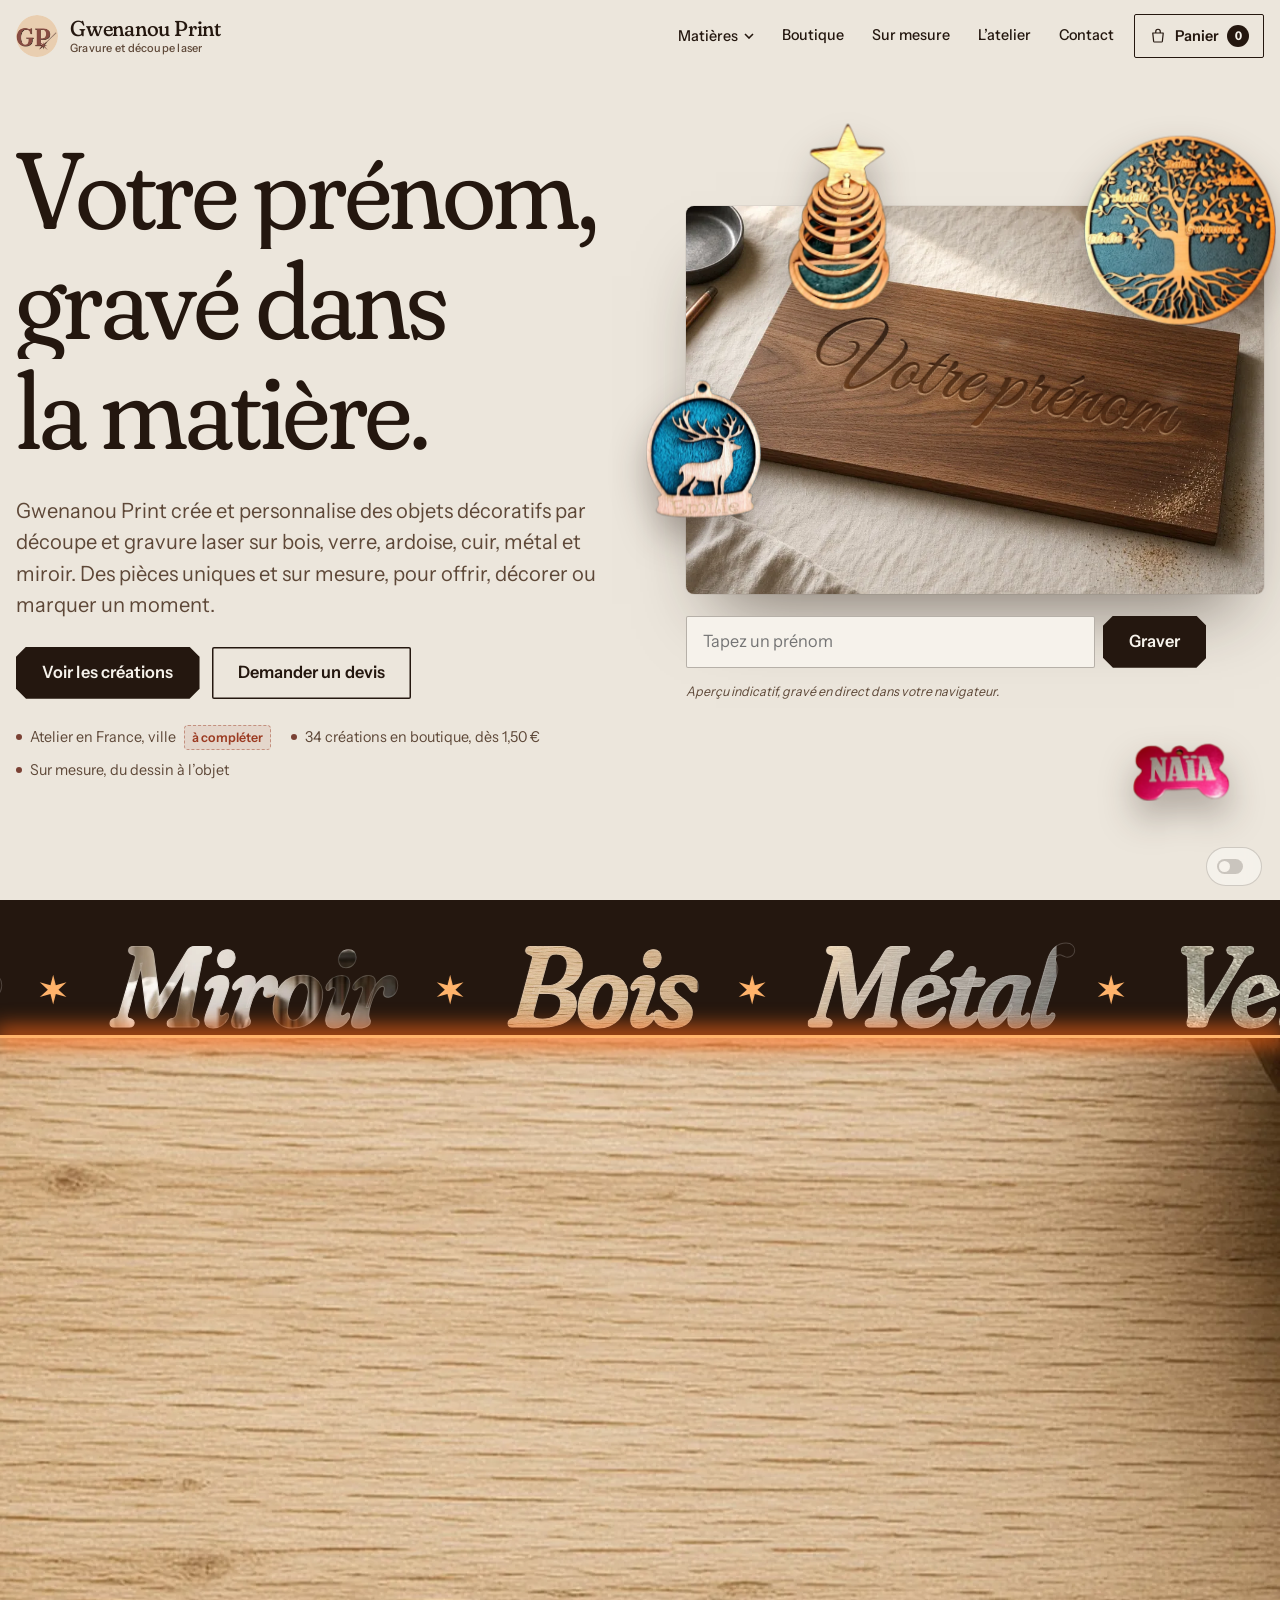
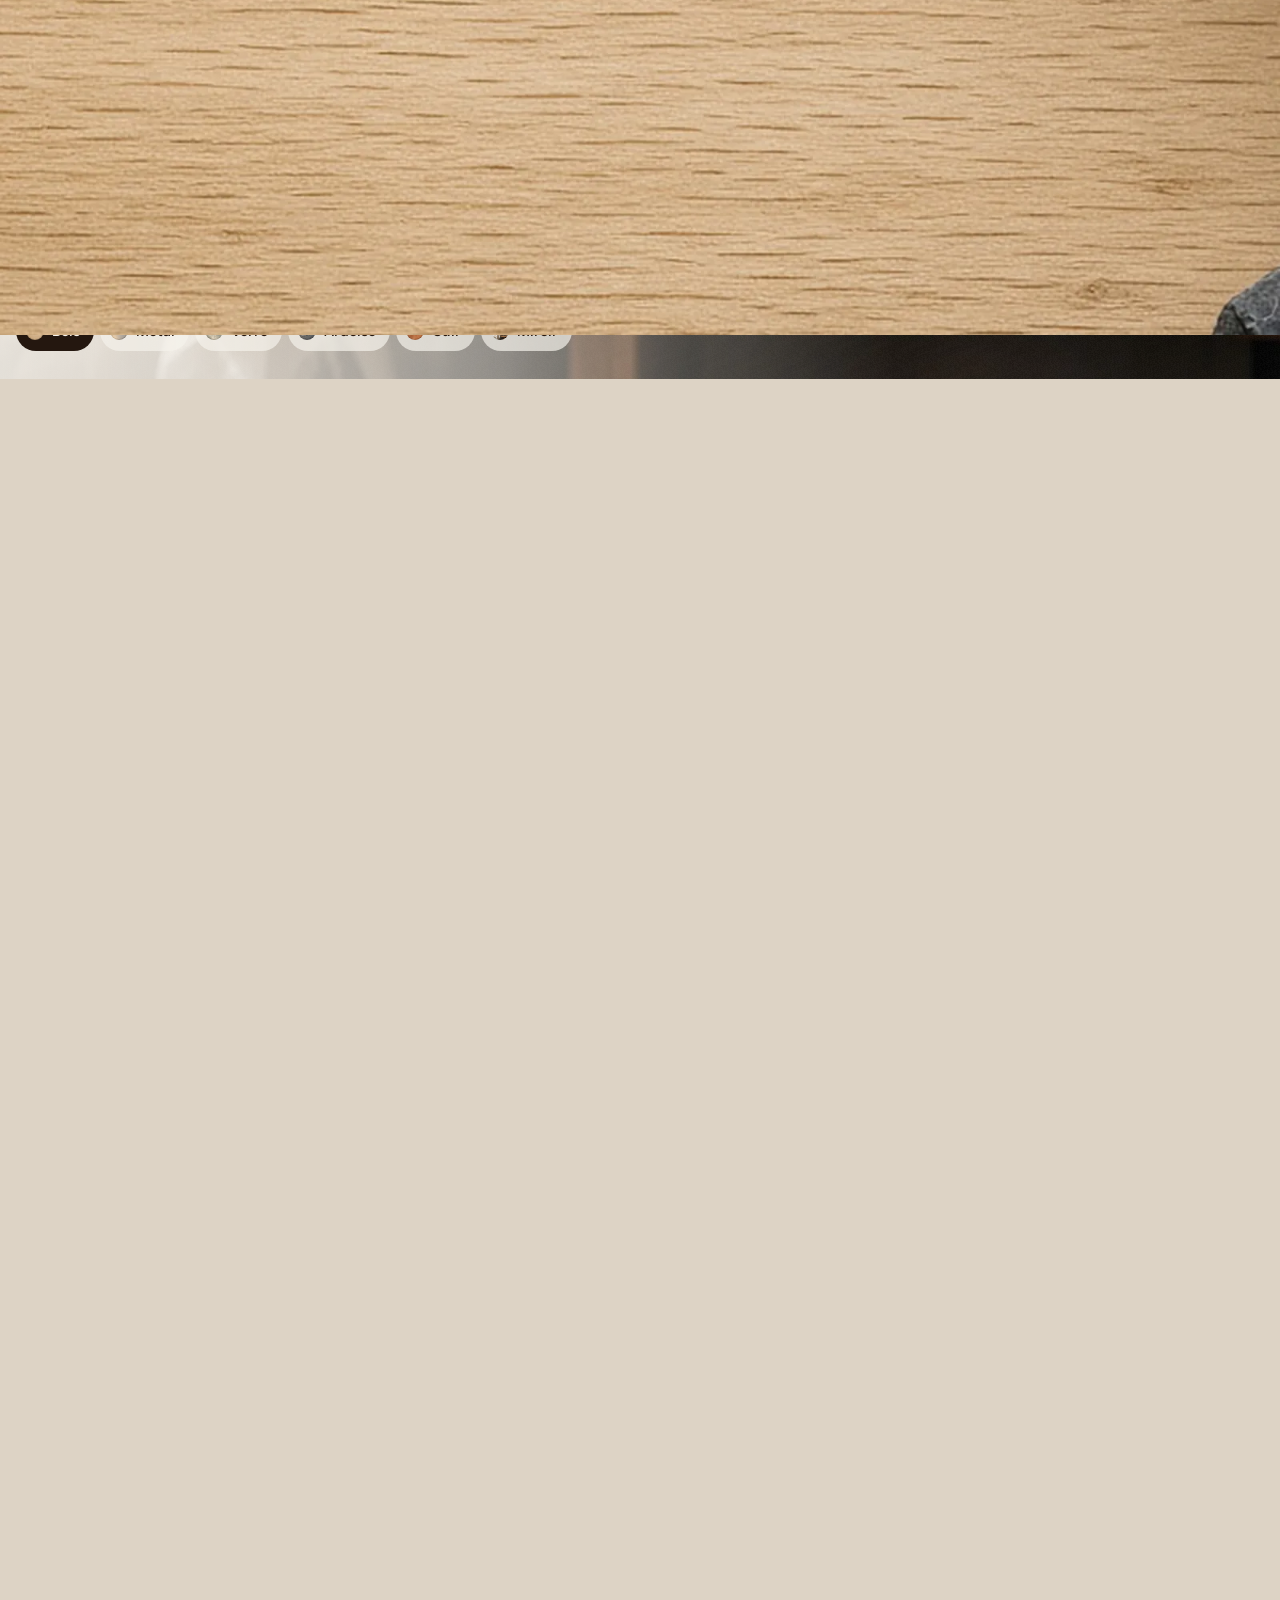
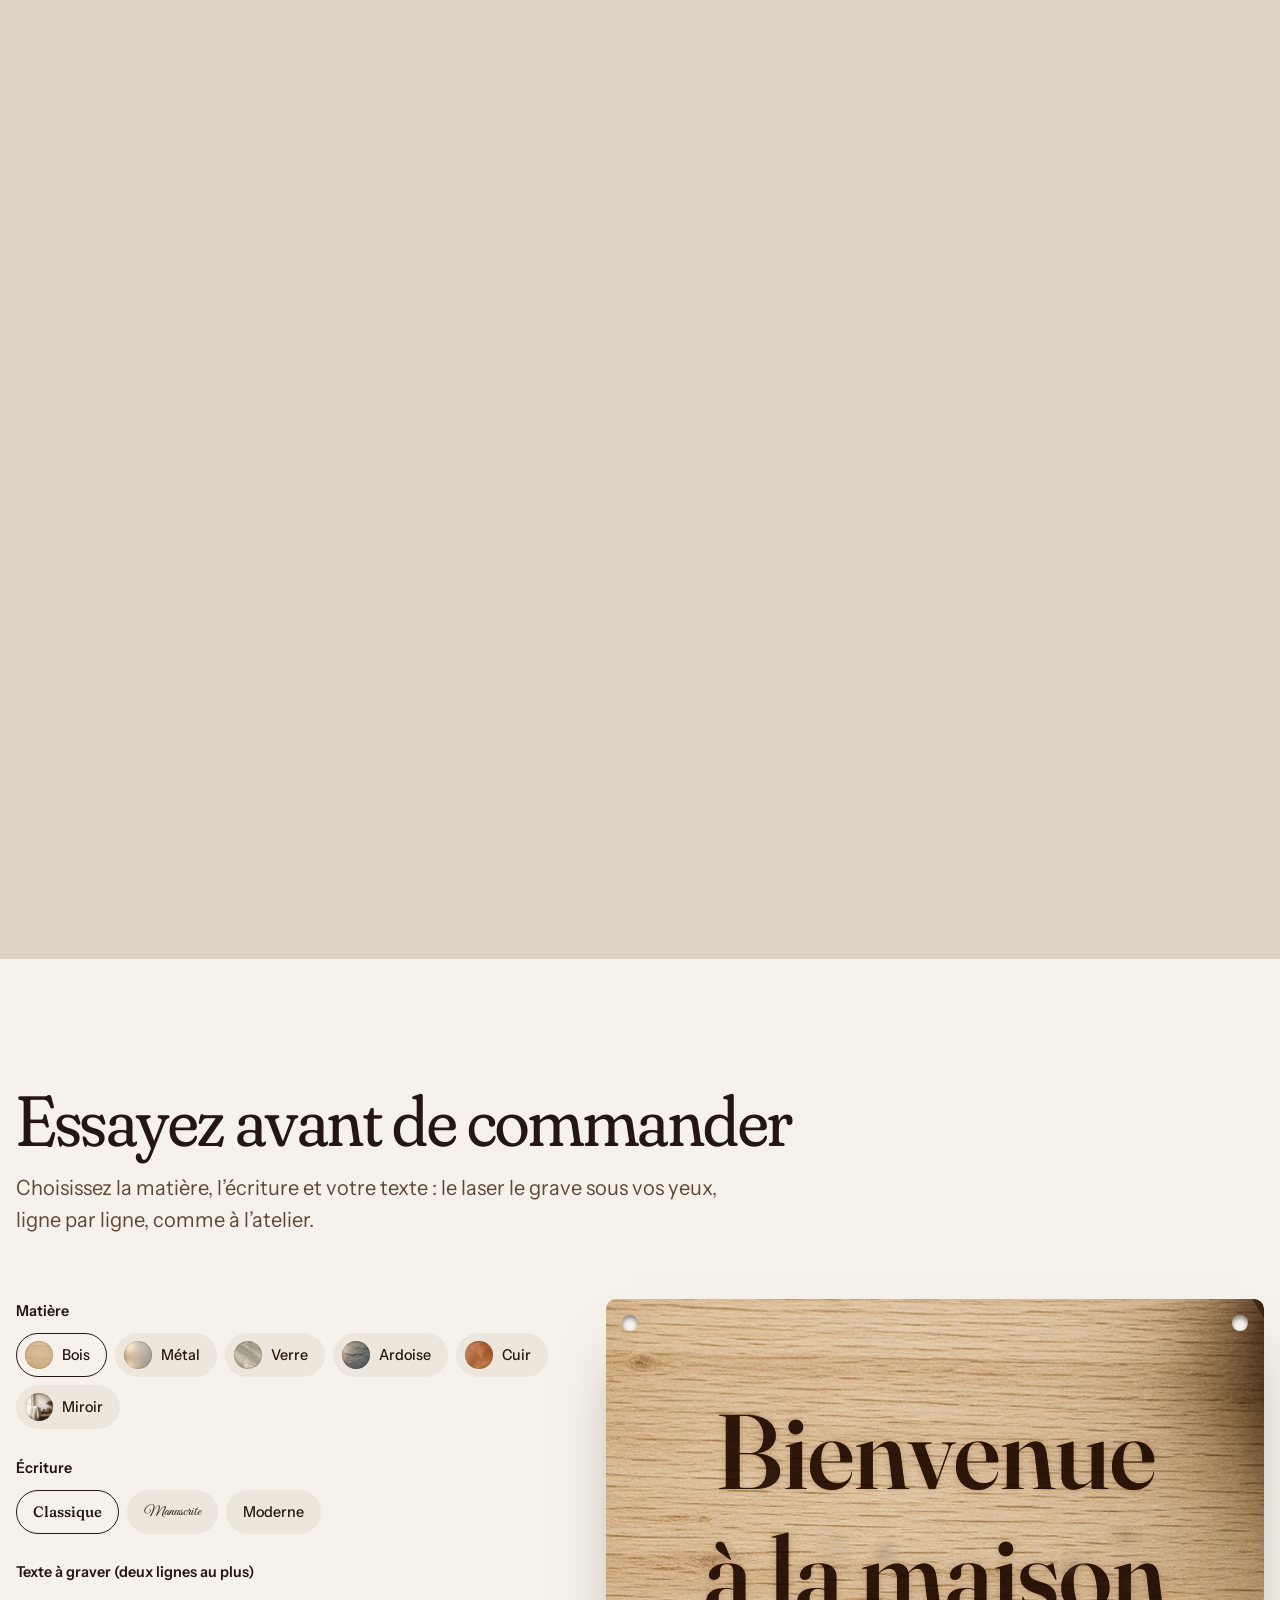
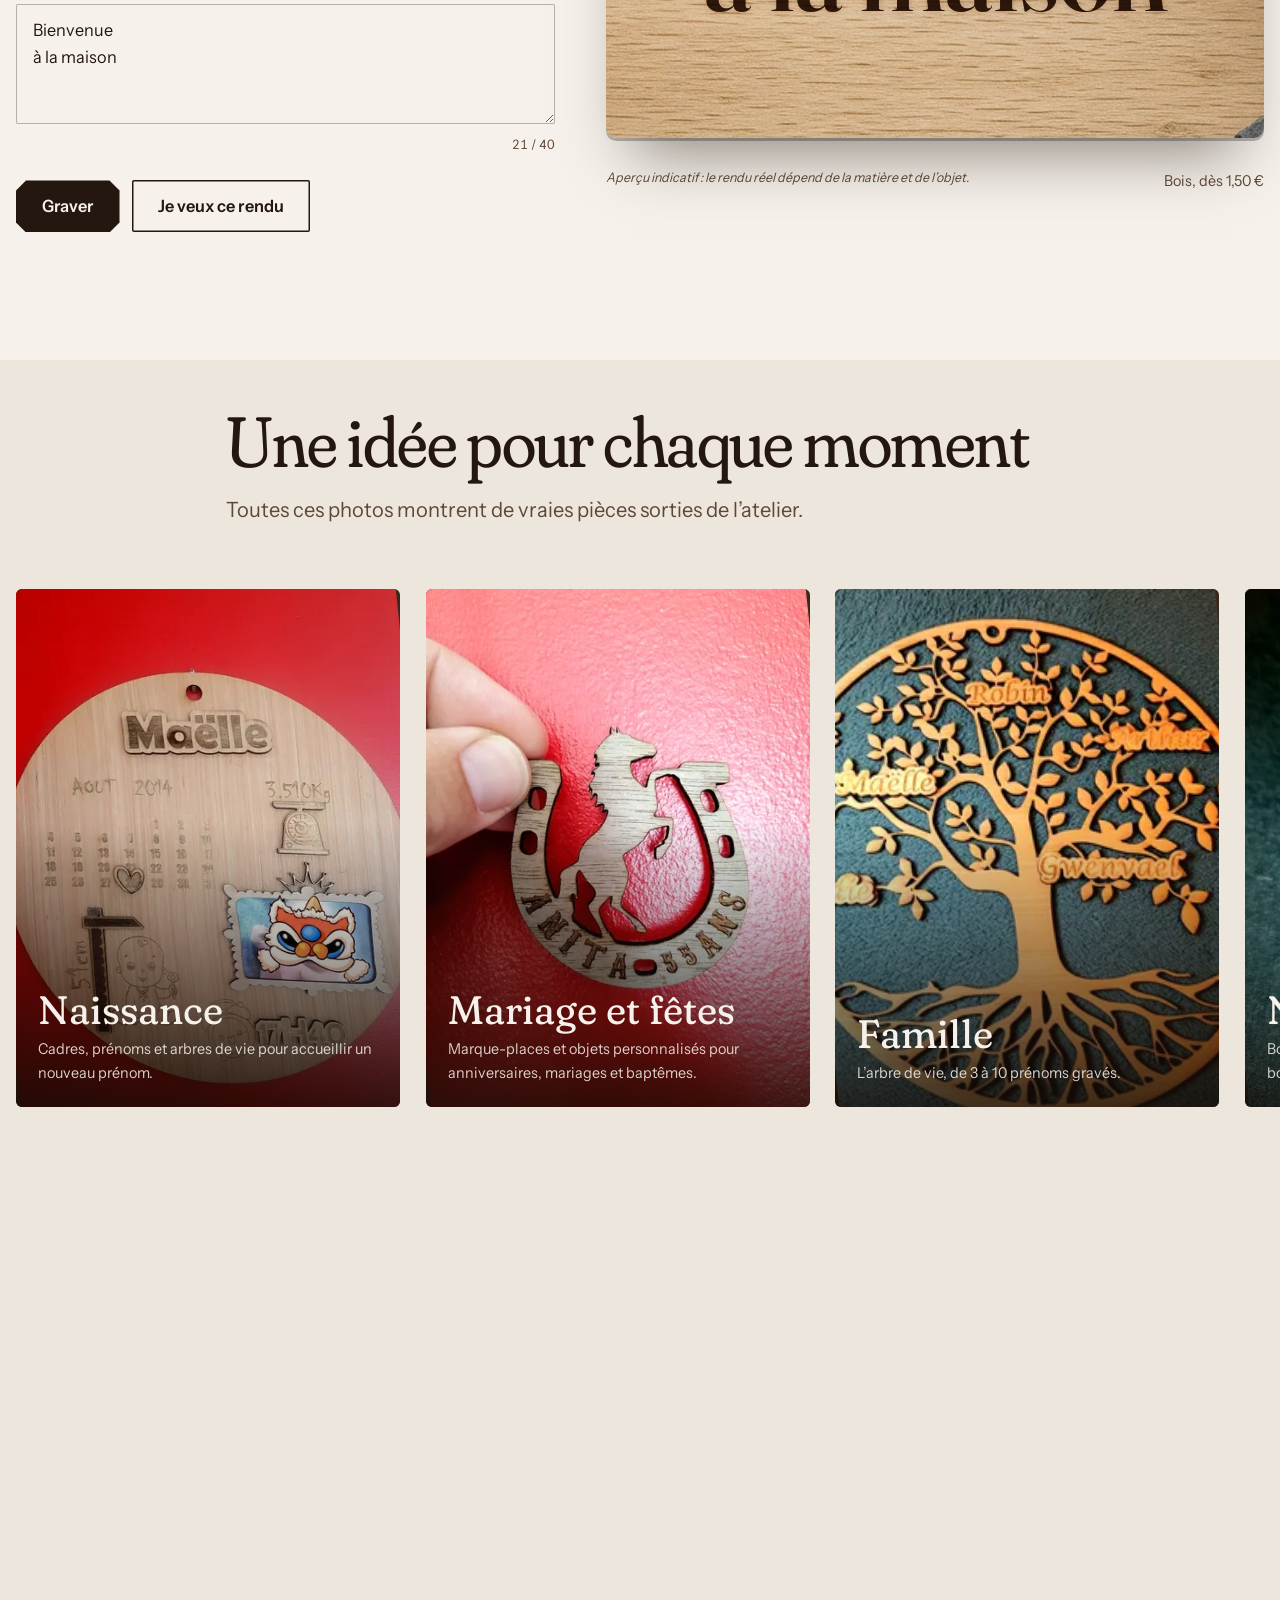
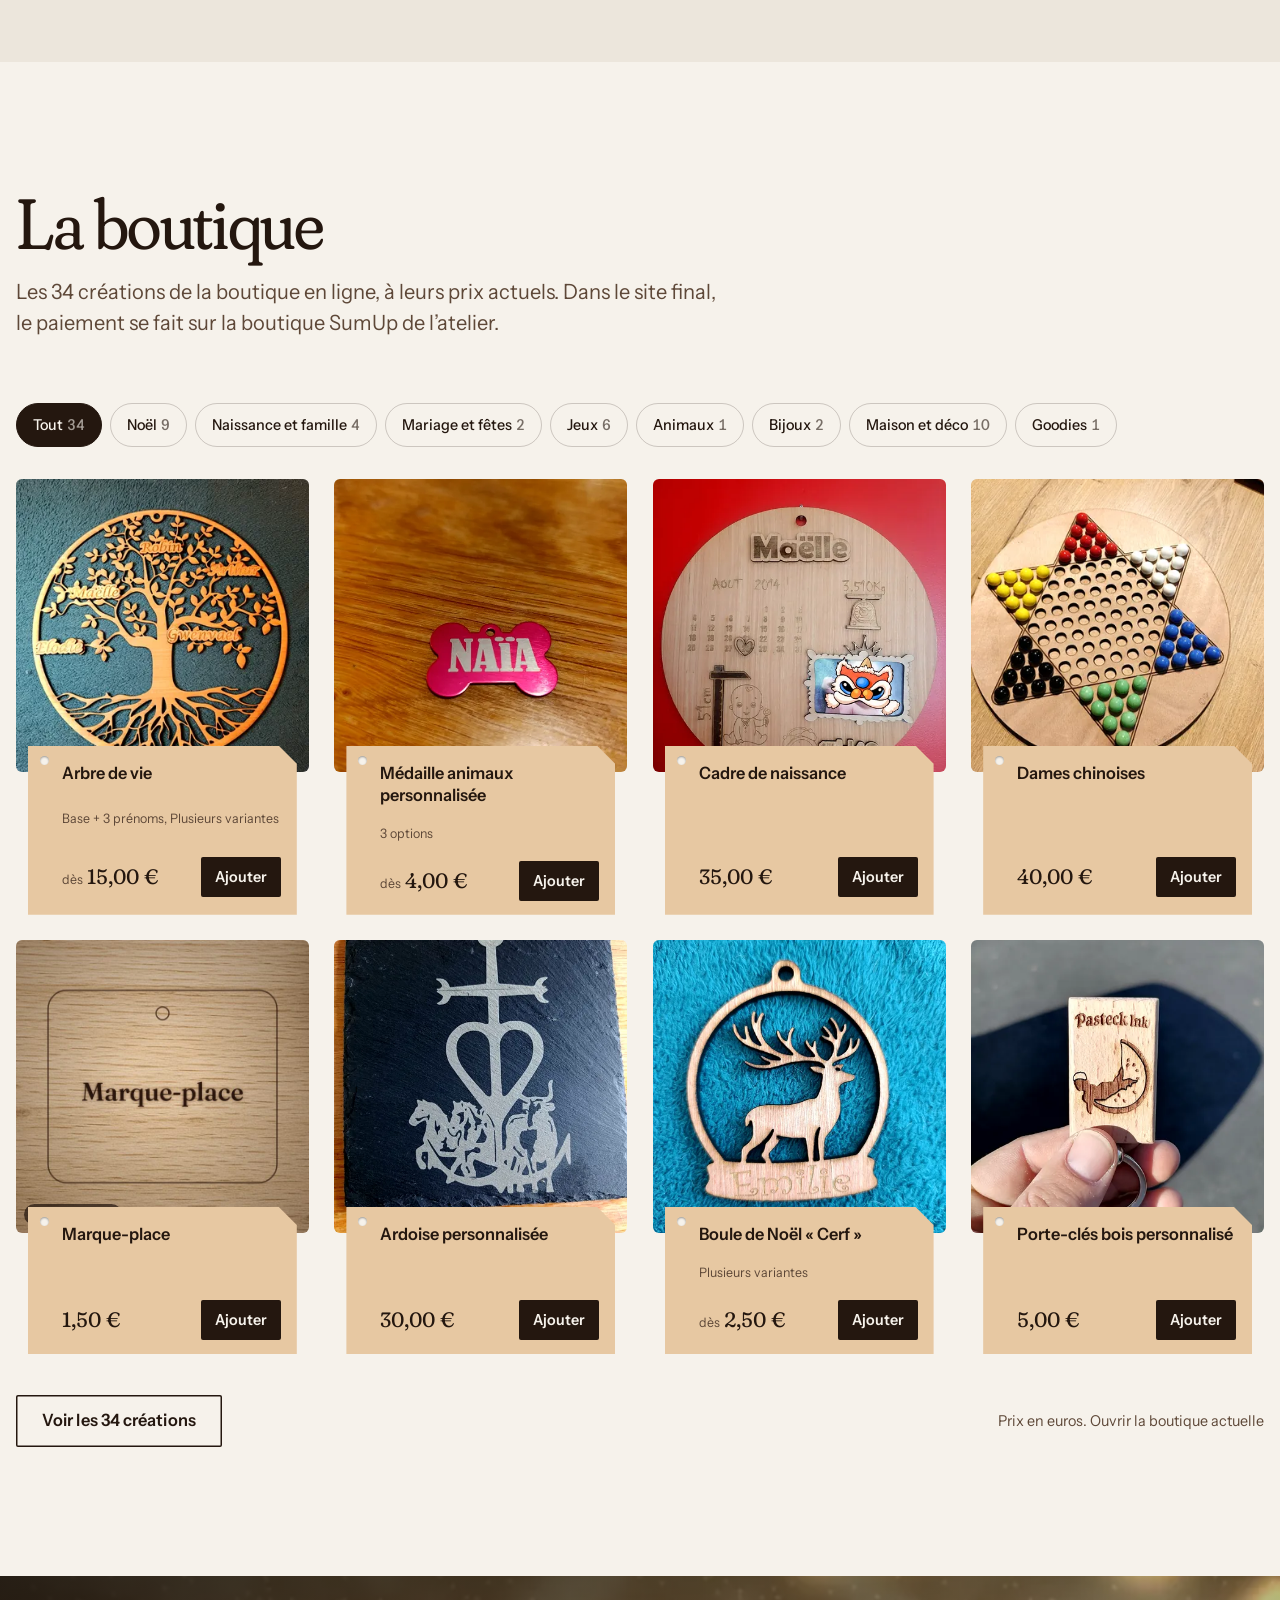
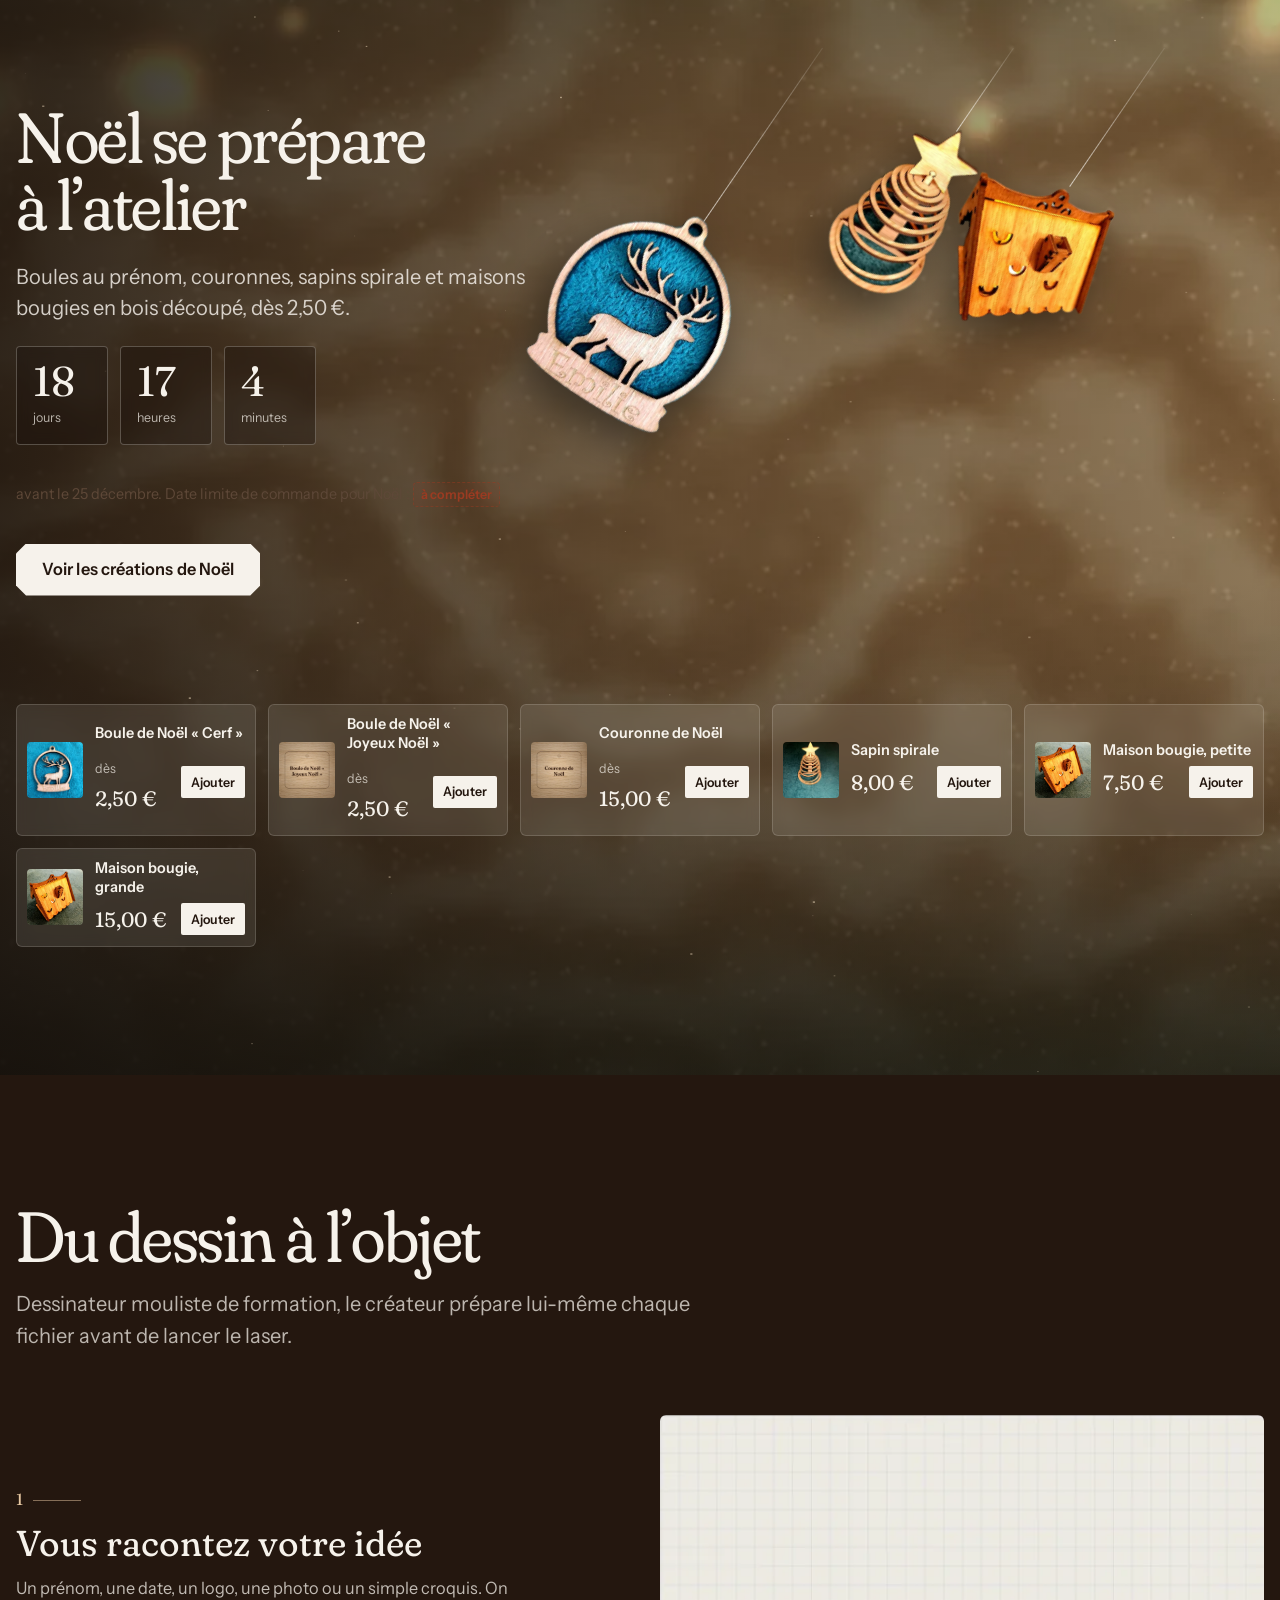
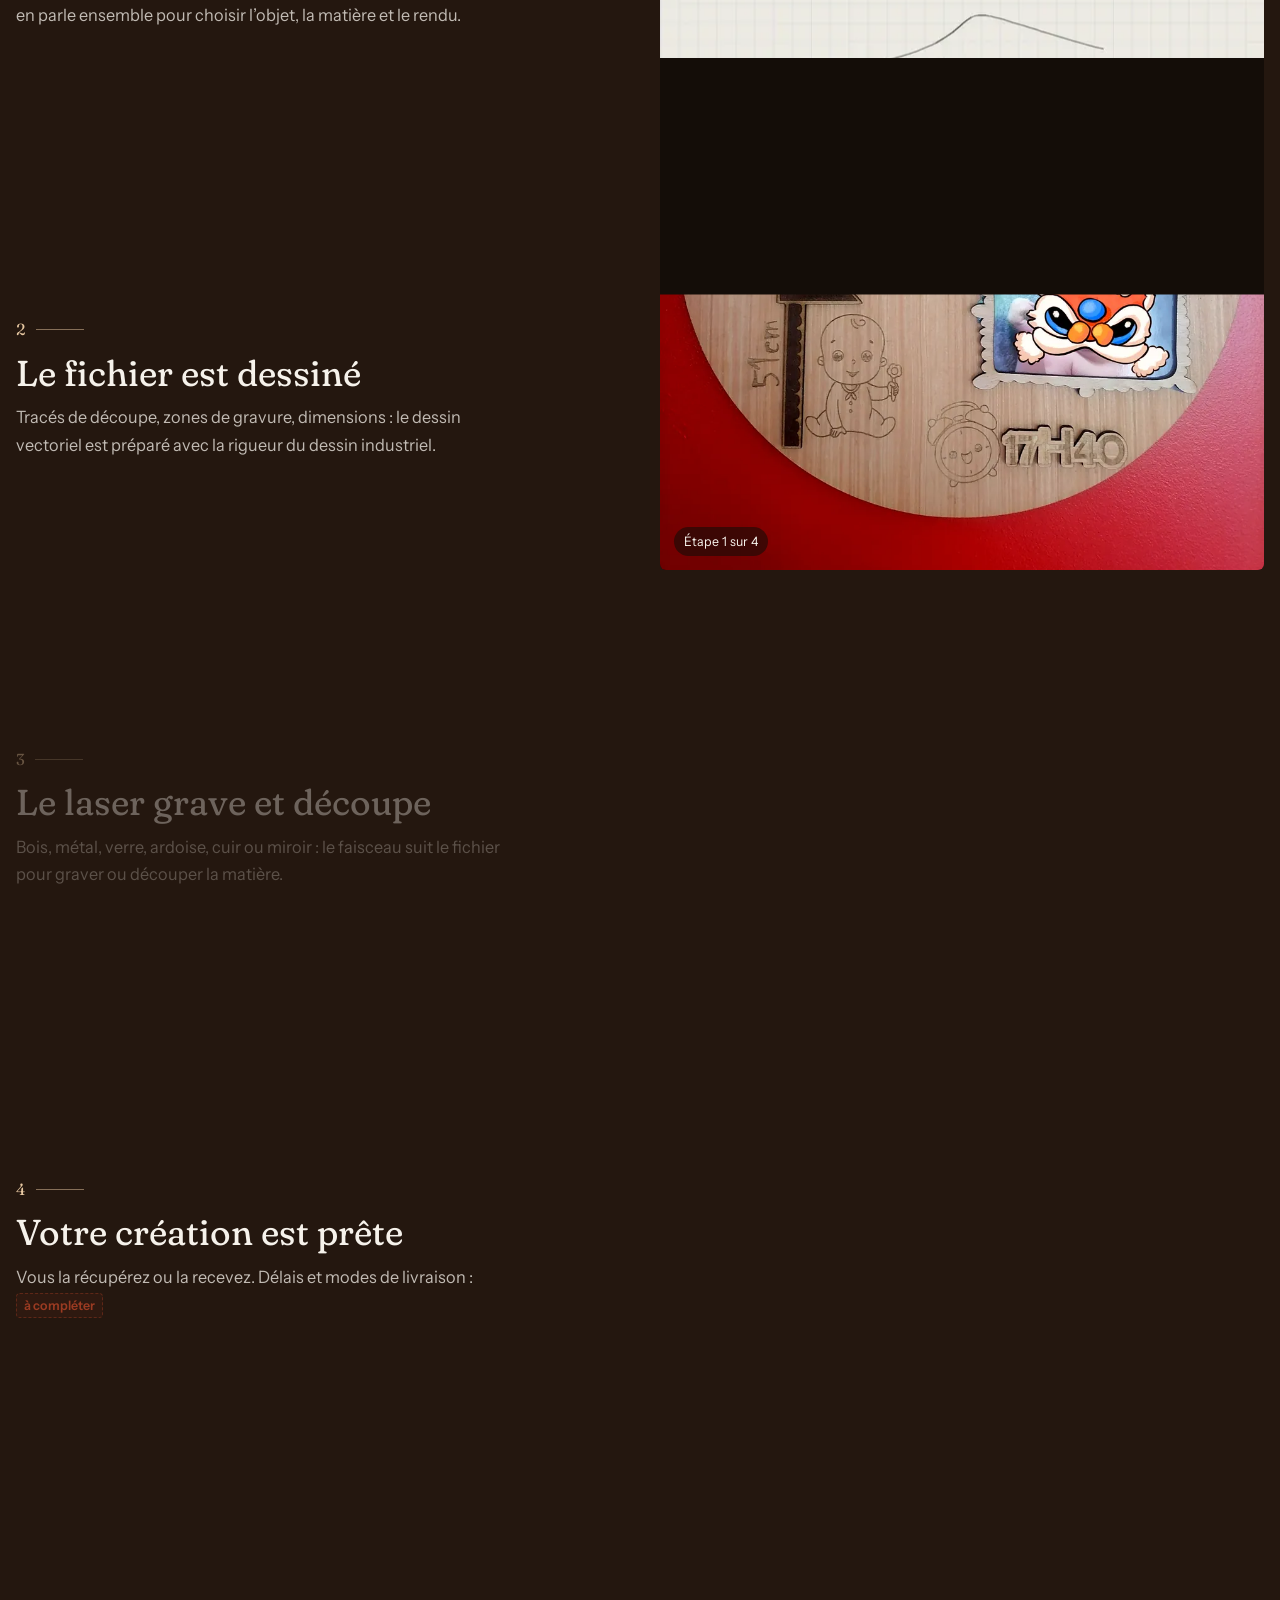
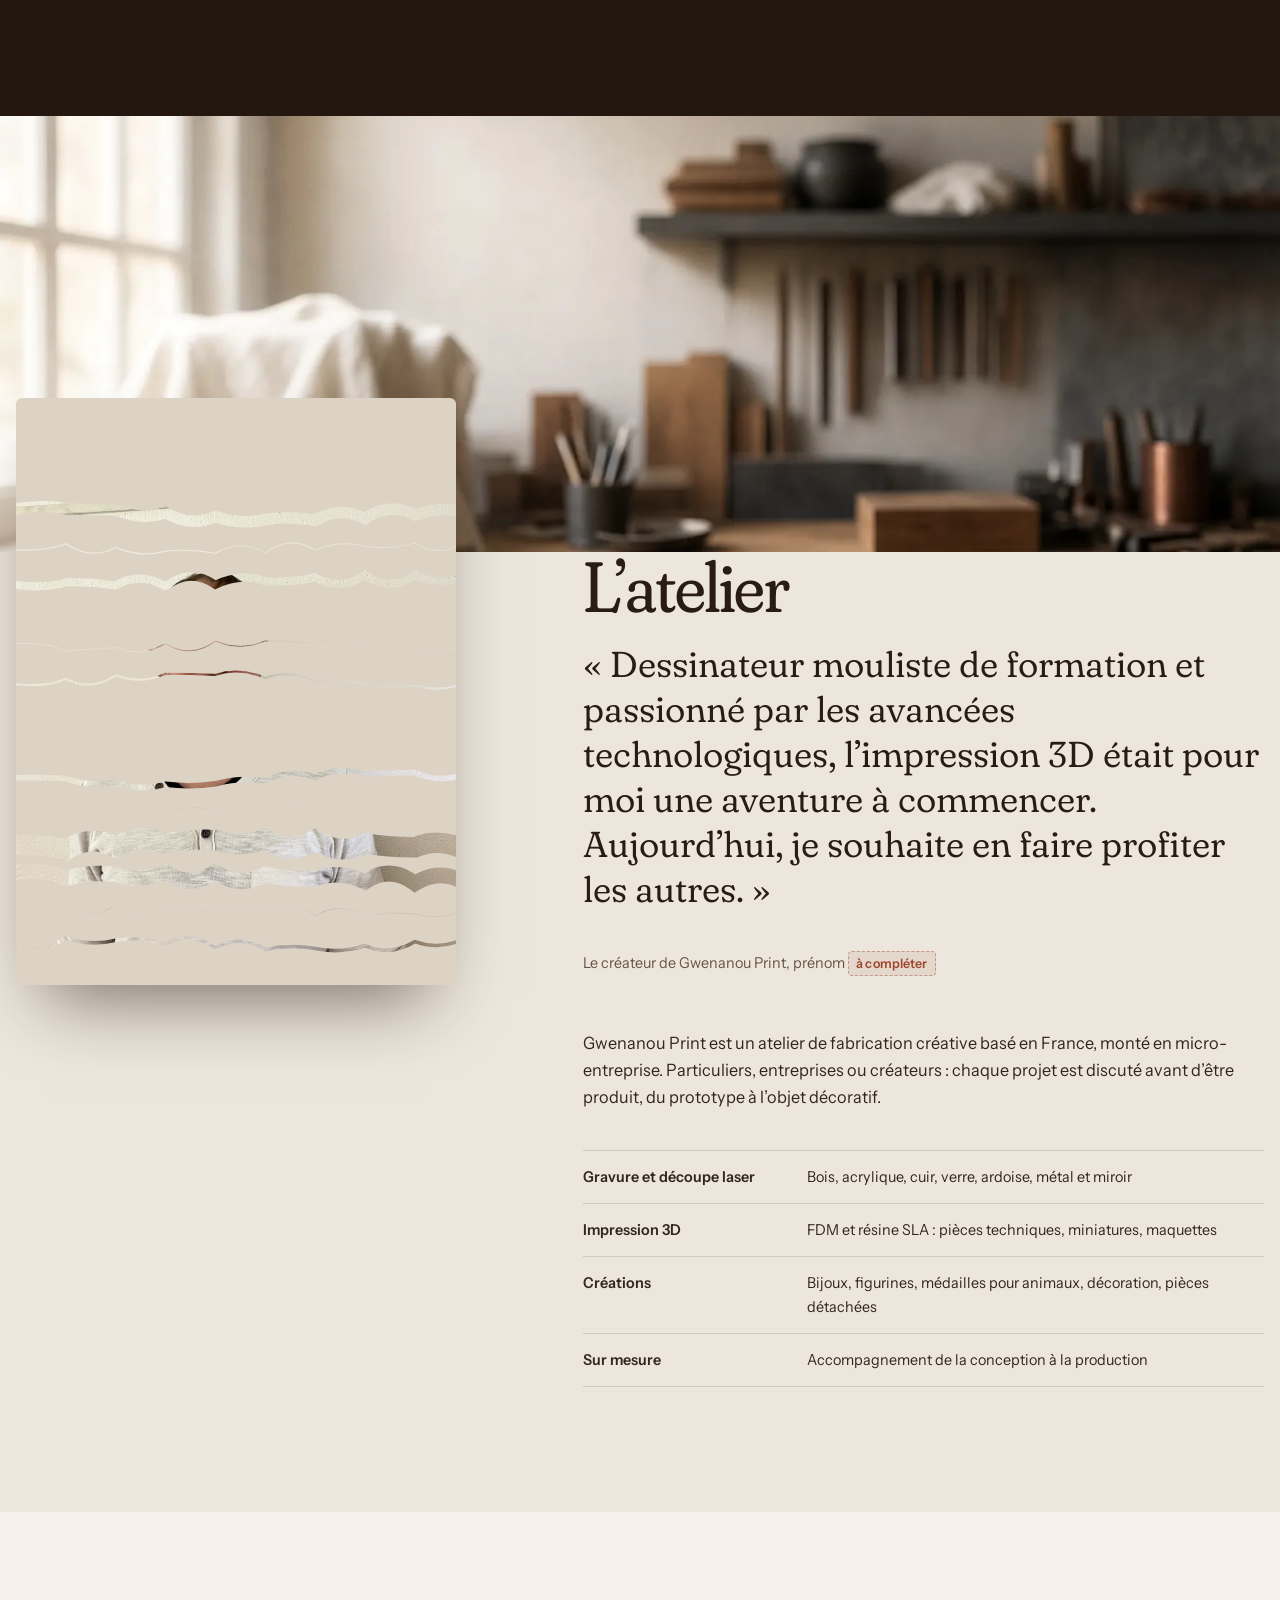
==== index.html @ 261cd7e4 "Maquette Gwenanou Print v1" ====
<!doctype html>
<html lang="fr">
<head>
<meta charset="utf-8">
<meta name="viewport" content="width=device-width, initial-scale=1, viewport-fit=cover">
<title>Gwenanou Print, gravure et découpe laser</title>
<meta name="claude:viewport-fit-sides" content="cover">
<meta name="description" content="Objets décoratifs, bijoux et cadeaux personnalisés gravés et découpés au laser sur bois, verre, ardoise, cuir, métal et miroir.">
<meta name="robots" content="noindex">
<meta name="theme-color" content="#ECE6DC">
<meta property="og:title" content="Gwenanou Print, gravure et découpe laser">
<meta property="og:description" content="Objets décoratifs, bijoux et cadeaux personnalisés gravés et découpés au laser sur bois, verre, ardoise, cuir, métal et miroir.">
<link rel="icon" type="image/png" href="assets/img/marque/logo-160.png">
<link rel="preload" href="assets/fonts/fraunces.woff" as="font" type="font/woff" crossorigin>
<link rel="preload" href="assets/fonts/instrument-sans.woff" as="font" type="font/woff" crossorigin>
<link rel="stylesheet" href="assets/css/site.css">
</head>
<body class="page-accueil">
<div class="ouverture" id="ouverture" aria-hidden="true" hidden>
  <img class="ouverture__img" alt="" src="assets/img/grok/hero-planche-noyer-1600.webp">
  <div class="ouverture__ombre"></div>
  <button class="ouverture__passer" type="button">Passer</button>
  <p class="ouverture__note">Gravure et découpe laser</p>
</div>

<a class="passer" href="#contenu">Aller au contenu</a>
<div class="transition-page" aria-hidden="true" style="background-image:url(assets/img/grok/texture-bois-1600.webp)"></div>
<header class="entete">
  <div class="cadre entete__in">
    <a class="marque" href="index.html" aria-label="Gwenanou Print, accueil">
      <img src="assets/img/marque/logo-160.webp" width="42" height="42" alt="">
      <span>Gwenanou Print<small>Gravure et découpe laser</small></span>
    </a>
    <nav class="nav" aria-label="Navigation principale">
      <div class="nav-matieres" data-ouvert="false">
        <button type="button" aria-expanded="false" aria-controls="menu-matieres">Matières <svg viewBox="0 0 10 6" aria-hidden="true"><path d="M1 1l4 4 4-4" fill="none" stroke="currentColor" stroke-width="1.6"/></svg></button>
        <div class="menu-matieres" id="menu-matieres">
          <a href="bois.html"><i style="background-image:url(assets/img/grok/texture-bois-800.webp)"></i><b>Bois</b><em>Page dédiée</em></a>
          <a href="#matiere-metal" data-matiere="metal"><i style="background-image:url(assets/img/grok/texture-metal-800.webp)"></i><b>Métal</b><em>Médailles, plaques</em></a>
          <a href="#matiere-verre" data-matiere="verre"><i style="background-image:url(assets/img/grok/texture-verre-800.webp)"></i><b>Verre</b><em>Verres, flûtes</em></a>
          <a href="#matiere-ardoise" data-matiere="ardoise"><i style="background-image:url(assets/img/grok/texture-ardoise-800.webp)"></i><b>Ardoise</b><em>Plaques, dessous de verre</em></a>
          <a href="#matiere-cuir" data-matiere="cuir"><i style="background-image:url(assets/img/grok/texture-cuir-800.webp)"></i><b>Cuir</b><em>Étuis, sous-verres</em></a>
          <a href="#matiere-miroir" data-matiere="miroir"><i style="background-image:url(assets/img/grok/texture-miroir-800.webp)"></i><b>Miroir</b><em>Gravure sur miroir</em></a>
        </div>
      </div>
      <a class="lien" href="#boutique">Boutique</a>
      <a class="lien" href="#devis">Sur mesure</a>
      <a class="lien" href="#atelier">L’atelier</a>
      <a class="lien" href="#contact">Contact</a>
    </nav>
    <button class="panier-btn" type="button" aria-haspopup="dialog" aria-controls="panier">
      <svg viewBox="0 0 24 24" aria-hidden="true"><path d="M5 8h14l-1.2 11.2a1 1 0 0 1-1 .8H7.2a1 1 0 0 1-1-.8L5 8Z M9 8V6a3 3 0 0 1 6 0v2" fill="none" stroke="currentColor" stroke-width="1.6" stroke-linejoin="round"/></svg>
      <span>Panier</span><b aria-label="articles">0</b>
    </button>
    <button class="burger" type="button" aria-expanded="false" aria-controls="menu-mobile" aria-label="Ouvrir le menu"><span></span></button>
  </div>
</header>
<div class="menu-mobile" id="menu-mobile">
  <a href="#matieres">Matières</a>
  <div class="menu-mobile__matieres">
    <a href="bois.html">Bois</a><a href="#matiere-metal" data-matiere="metal">Métal</a><a href="#matiere-verre" data-matiere="verre">Verre</a><a href="#matiere-ardoise" data-matiere="ardoise">Ardoise</a><a href="#matiere-cuir" data-matiere="cuir">Cuir</a><a href="#matiere-miroir" data-matiere="miroir">Miroir</a>
  </div>
  <a href="#boutique">Boutique</a>
  <a href="#devis">Sur mesure</a>
  <a href="#atelier">L’atelier</a>
  <a href="#contact">Contact</a>
  <p class="menu-mobile__contact">gwenanou.print@gmail.com<br>06 14 61 38 36</p>
</div>


<main id="contenu">

<section class="heros" aria-labelledby="titre-heros">
  <div class="cadre heros__grille">
    <div class="heros__texte">
      <h1 class="titre" id="titre-heros"><span class="ligne"><span>Votre prénom,</span></span><span class="ligne"><span>gravé dans</span></span><span class="ligne"><span>la matière.</span></span></h1>
      <p class="chapeau">Gwenanou Print crée et personnalise des objets décoratifs par découpe et gravure laser sur bois, verre, ardoise, cuir, métal et miroir. Des pièces uniques et sur mesure, pour offrir, décorer ou marquer un moment.</p>
      <div class="heros__actions">
        <a class="btn" href="#boutique">Voir les créations</a>
        <a class="btn btn--ligne" href="#devis">Demander un devis</a>
      </div>
      <ul class="heros__preuves">
        <li>Atelier en France, ville <span class="a-completer">à compléter</span></li>
        <li>34 créations en boutique, dès 1,50 €</li>
        <li>Sur mesure, du dessin à l’objet</li>
      </ul>
    </div>
    <div class="etabli">
      <div class="planche-photo" id="planche-heros">
        <img src="assets/img/grok/hero-planche-noyer-1600.webp" srcset="assets/img/grok/hero-planche-noyer-960.webp 960w, assets/img/grok/hero-planche-noyer-1600.webp 1600w" sizes="(min-width: 980px) 48vw, 92vw" width="1168" height="784" alt="Planche de noyer posée sur une toile de lin, prête à être gravée">
        <div class="planche__lumiere"></div>
      </div>
      <form class="essai" id="essai" autocomplete="off">
        <label for="essai-prenom">Prénom ou mot à graver sur la planche</label>
        <input class="champ" id="essai-prenom" name="prenom" maxlength="16" placeholder="Tapez un prénom">
        <button class="btn" type="submit">Graver</button>
      </form>
      <p class="illustratif">Aperçu indicatif, gravé en direct dans votre navigateur.</p>
      <div class="flottant f1" data-prof="1.2"><img src="assets/img/detoure/arbre-de-vie-400.webp" srcset="assets/img/detoure/arbre-de-vie-400.webp 400w, assets/img/detoure/arbre-de-vie-800.webp 800w" sizes="210px" alt="Arbre de vie en bois avec prénoms" width="400" height="396"></div>
      <div class="flottant f2" data-prof="-.8"><img src="assets/img/detoure/boule-noel-cerf-400.webp" alt="Boule de Noël en bois au motif de cerf" width="400" height="479"></div>
      <div class="flottant f3" data-prof="1.6"><img src="assets/img/detoure/medaille-naia-400.webp" alt="Médaille pour chien gravée" width="400" height="232"></div>
      <div class="flottant f4" data-prof="-1.3"><img src="assets/img/detoure/sapin-spirale-400.webp" alt="Sapin spirale en bois" width="218" height="400"></div>
    </div>
  </div>
</section>

<section class="bandeau" aria-label="Les six matières travaillées">
  <div class="bandeau__piste" aria-hidden="true">
    <div class="bandeau__lot"><span class="bandeau__mot" style="background-image:url(assets/img/grok/texture-bois-800.webp)">Bois</span><svg class="bandeau__sep" viewBox="0 0 40 40" aria-hidden="true"><path d="M20 2l3.2 12.6L36 11l-9.6 9 9.6 9-12.8-3.6L20 38l-3.2-12.6L4 29l9.6-9L4 11l12.8 3.6z" fill="currentColor"/></svg><span class="bandeau__mot" style="background-image:url(assets/img/grok/texture-metal-800.webp)">Métal</span><svg class="bandeau__sep" viewBox="0 0 40 40" aria-hidden="true"><path d="M20 2l3.2 12.6L36 11l-9.6 9 9.6 9-12.8-3.6L20 38l-3.2-12.6L4 29l9.6-9L4 11l12.8 3.6z" fill="currentColor"/></svg><span class="bandeau__mot" style="background-image:url(assets/img/grok/texture-verre-800.webp)">Verre</span><svg class="bandeau__sep" viewBox="0 0 40 40" aria-hidden="true"><path d="M20 2l3.2 12.6L36 11l-9.6 9 9.6 9-12.8-3.6L20 38l-3.2-12.6L4 29l9.6-9L4 11l12.8 3.6z" fill="currentColor"/></svg><span class="bandeau__mot" style="background-image:url(assets/img/grok/texture-ardoise-800.webp)">Ardoise</span><svg class="bandeau__sep" viewBox="0 0 40 40" aria-hidden="true"><path d="M20 2l3.2 12.6L36 11l-9.6 9 9.6 9-12.8-3.6L20 38l-3.2-12.6L4 29l9.6-9L4 11l12.8 3.6z" fill="currentColor"/></svg><span class="bandeau__mot" style="background-image:url(assets/img/grok/texture-cuir-800.webp)">Cuir</span><svg class="bandeau__sep" viewBox="0 0 40 40" aria-hidden="true"><path d="M20 2l3.2 12.6L36 11l-9.6 9 9.6 9-12.8-3.6L20 38l-3.2-12.6L4 29l9.6-9L4 11l12.8 3.6z" fill="currentColor"/></svg><span class="bandeau__mot" style="background-image:url(assets/img/grok/texture-miroir-800.webp)">Miroir</span><svg class="bandeau__sep" viewBox="0 0 40 40" aria-hidden="true"><path d="M20 2l3.2 12.6L36 11l-9.6 9 9.6 9-12.8-3.6L20 38l-3.2-12.6L4 29l9.6-9L4 11l12.8 3.6z" fill="currentColor"/></svg></div>
    <div class="bandeau__lot"><span class="bandeau__mot" style="background-image:url(assets/img/grok/texture-bois-800.webp)">Bois</span><svg class="bandeau__sep" viewBox="0 0 40 40" aria-hidden="true"><path d="M20 2l3.2 12.6L36 11l-9.6 9 9.6 9-12.8-3.6L20 38l-3.2-12.6L4 29l9.6-9L4 11l12.8 3.6z" fill="currentColor"/></svg><span class="bandeau__mot" style="background-image:url(assets/img/grok/texture-metal-800.webp)">Métal</span><svg class="bandeau__sep" viewBox="0 0 40 40" aria-hidden="true"><path d="M20 2l3.2 12.6L36 11l-9.6 9 9.6 9-12.8-3.6L20 38l-3.2-12.6L4 29l9.6-9L4 11l12.8 3.6z" fill="currentColor"/></svg><span class="bandeau__mot" style="background-image:url(assets/img/grok/texture-verre-800.webp)">Verre</span><svg class="bandeau__sep" viewBox="0 0 40 40" aria-hidden="true"><path d="M20 2l3.2 12.6L36 11l-9.6 9 9.6 9-12.8-3.6L20 38l-3.2-12.6L4 29l9.6-9L4 11l12.8 3.6z" fill="currentColor"/></svg><span class="bandeau__mot" style="background-image:url(assets/img/grok/texture-ardoise-800.webp)">Ardoise</span><svg class="bandeau__sep" viewBox="0 0 40 40" aria-hidden="true"><path d="M20 2l3.2 12.6L36 11l-9.6 9 9.6 9-12.8-3.6L20 38l-3.2-12.6L4 29l9.6-9L4 11l12.8 3.6z" fill="currentColor"/></svg><span class="bandeau__mot" style="background-image:url(assets/img/grok/texture-cuir-800.webp)">Cuir</span><svg class="bandeau__sep" viewBox="0 0 40 40" aria-hidden="true"><path d="M20 2l3.2 12.6L36 11l-9.6 9 9.6 9-12.8-3.6L20 38l-3.2-12.6L4 29l9.6-9L4 11l12.8 3.6z" fill="currentColor"/></svg><span class="bandeau__mot" style="background-image:url(assets/img/grok/texture-miroir-800.webp)">Miroir</span><svg class="bandeau__sep" viewBox="0 0 40 40" aria-hidden="true"><path d="M20 2l3.2 12.6L36 11l-9.6 9 9.6 9-12.8-3.6L20 38l-3.2-12.6L4 29l9.6-9L4 11l12.8 3.6z" fill="currentColor"/></svg></div>
  </div>
  <p class="sr">Bois, métal, verre, ardoise, cuir et miroir.</p>
</section>

<section class="matieres" id="matieres" aria-labelledby="titre-matieres">
  <div class="matieres__scene">
    <div class="matieres__fond" aria-hidden="true"><div class="repli" data-i="0" style="background-image:url(assets/img/grok/texture-bois-1600.webp);opacity:1"></div><div class="repli" data-i="1" style="background-image:url(assets/img/grok/texture-metal-1600.webp);opacity:0"></div><div class="repli" data-i="2" style="background-image:url(assets/img/grok/texture-verre-1600.webp);opacity:0"></div><div class="repli" data-i="3" style="background-image:url(assets/img/grok/texture-ardoise-1600.webp);opacity:0"></div><div class="repli" data-i="4" style="background-image:url(assets/img/grok/texture-cuir-1600.webp);opacity:0"></div><div class="repli" data-i="5" style="background-image:url(assets/img/grok/texture-miroir-1600.webp);opacity:0"></div><canvas hidden></canvas></div>
    <div class="matieres__voile"></div>
    <div class="cadre matieres__contenu">
      <div class="matieres__entete">
        <h2 class="titre" id="titre-matieres">Six matières, une même précision</h2>
        <p class="petit">Faites défiler pour changer de matière</p>
      </div>
      <div class="matieres__corps">
        <div class="matieres__texte"><article class="matiere-txt est-active" id="matiere-bois" data-i="0"><h3>Bois</h3><p>Décorations, panneaux, cadeaux, objets artisanaux ou signalétiques : la découpe laser permet des formes détaillées et des finitions soignées qui mettent en valeur l’aspect naturel du bois.</p><p><span class="prix-des">Dès 1,50 €</span>. <a class="lien" href="bois.html">Voir la page Bois</a></p></article><article class="matiere-txt" id="matiere-metal" data-i="1" aria-hidden="true"><h3>Métal</h3><p>Porte-clés, médailles pour chien, plaques de boîte aux lettres ou objets professionnels : une gravure précise, élégante et résistante dans le temps.</p><p><span class="prix-des">Dès 4,00 €</span>. <a class="lien" href="#devis" data-devis-matiere="metal">Demander un devis métal</a></p></article><article class="matiere-txt" id="matiere-verre" data-i="2" aria-hidden="true"><h3>Verre</h3><p>Verres, bouteilles, vases et carafes gravés d’un prénom, d’un logo, d’une date ou d’un message, avec une finition fine et raffinée.</p><p><span class="prix-des">Sur devis</span>. <a class="lien" href="#devis" data-devis-matiere="verre">Demander un devis verre</a></p></article><article class="matiere-txt" id="matiere-ardoise" data-i="3" aria-hidden="true"><h3>Ardoise</h3><p>Dessous de verre, plaques décoratives, panneaux ou cadeaux : la gravure révèle un contraste élégant sur un rendu naturel et authentique.</p><p><span class="prix-des">Dès 30,00 €</span>. <a class="lien" href="#devis" data-devis-matiere="ardoise">Demander un devis ardoise</a></p></article><article class="matiere-txt" id="matiere-cuir" data-i="4" aria-hidden="true"><h3>Cuir</h3><p>Portefeuilles, porte-clés, bracelets, étiquettes : un texte, un logo ou un motif pour une finition haut de gamme et authentique.</p><p><span class="prix-des">Sur devis</span>. <a class="lien" href="#devis" data-devis-matiere="cuir">Demander un devis cuir</a></p></article><article class="matiere-txt" id="matiere-miroir" data-i="5" aria-hidden="true"><h3>Miroir</h3><p>Prénom, photo, texte ou logo : un miroir gravé sur mesure pour vos cadeaux et vos événements.</p><p><span class="prix-des">Dès 10,00 €</span>. <a class="lien" href="#devis" data-devis-matiere="miroir">Demander un devis miroir</a></p></article></div>
        <div class="matieres__photo"><figure class="plaque-photo" data-i="0"><img src="assets/img/site/deco-murale-elephants-960.webp" srcset="assets/img/site/deco-murale-elephants-480.webp 480w, assets/img/site/deco-murale-elephants-960.webp 960w" sizes="(min-width: 900px) 400px, 70vw" alt="Décoration murale en bois découpée au laser : éléphants" loading="eager"><svg aria-hidden="true"><path/></svg><span class="etincelle"></span></figure><figure class="plaque-photo" data-i="1" style="opacity:0"><img src="assets/img/site/medaille-naia-960.webp" srcset="assets/img/site/medaille-naia-480.webp 480w, assets/img/site/medaille-naia-960.webp 960w" sizes="(min-width: 900px) 400px, 70vw" alt="Médaille pour chien gravée au prénom Naïa" loading="eager"><svg aria-hidden="true"><path/></svg><span class="etincelle"></span></figure><figure class="plaque-photo" data-i="2" style="opacity:0"><img src="assets/img/site/verre-prenoms-date-960.webp" srcset="assets/img/site/verre-prenoms-date-480.webp 480w, assets/img/site/verre-prenoms-date-960.webp 960w" sizes="(min-width: 900px) 400px, 70vw" alt="Verre gravé de deux prénoms et d’une date" loading="eager"><svg aria-hidden="true"><path/></svg><span class="etincelle"></span></figure><figure class="plaque-photo" data-i="3" style="opacity:0"><img src="assets/img/site/ardoise-tete-de-mort-fleurie-960.webp" srcset="assets/img/site/ardoise-tete-de-mort-fleurie-480.webp 480w, assets/img/site/ardoise-tete-de-mort-fleurie-960.webp 960w" sizes="(min-width: 900px) 400px, 70vw" alt="Ardoise gravée d’une tête de mort fleurie" loading="eager"><svg aria-hidden="true"><path/></svg><span class="etincelle"></span></figure><figure class="plaque-photo" data-i="4" style="opacity:0"><img src="assets/img/site/dessous-de-verre-cuir-960.webp" srcset="assets/img/site/dessous-de-verre-cuir-480.webp 480w, assets/img/site/dessous-de-verre-cuir-960.webp 960w" sizes="(min-width: 900px) 400px, 70vw" alt="Dessous de verre en cuir gravé d’une tête de mort mexicaine" loading="eager"><svg aria-hidden="true"><path/></svg><span class="etincelle"></span></figure><figure class="plaque-photo" data-i="5" style="opacity:0"><img src="assets/img/site/miroir-cheval-960.webp" srcset="assets/img/site/miroir-cheval-480.webp 480w, assets/img/site/miroir-cheval-960.webp 960w" sizes="(min-width: 900px) 400px, 70vw" alt="Miroir gravé d’un cheval au galop" loading="eager"><svg aria-hidden="true"><path/></svg><span class="etincelle"></span></figure></div>
      </div>
      <div class="matieres__rail" role="group" aria-label="Choisir une matière"><button type="button" data-i="0" aria-current="true"><i style="background-image:url(assets/img/grok/texture-bois-800.webp)"></i>Bois</button><button type="button" data-i="1" aria-current="false"><i style="background-image:url(assets/img/grok/texture-metal-800.webp)"></i>Métal</button><button type="button" data-i="2" aria-current="false"><i style="background-image:url(assets/img/grok/texture-verre-800.webp)"></i>Verre</button><button type="button" data-i="3" aria-current="false"><i style="background-image:url(assets/img/grok/texture-ardoise-800.webp)"></i>Ardoise</button><button type="button" data-i="4" aria-current="false"><i style="background-image:url(assets/img/grok/texture-cuir-800.webp)"></i>Cuir</button><button type="button" data-i="5" aria-current="false"><i style="background-image:url(assets/img/grok/texture-miroir-800.webp)"></i>Miroir</button></div>
    </div>
  </div>
</section>

<section class="section section--clair" id="simulateur" aria-labelledby="titre-simu">
  <div class="cadre">
    <div class="entete-section">
      <h2 class="titre t-2" id="titre-simu">Essayez avant de commander</h2>
      <p class="chapeau">Choisissez la matière, l’écriture et votre texte : le laser le grave sous vos yeux, ligne par ligne, comme à l’atelier.</p>
    </div>
    <div class="simu">
      <form class="simu__commandes" id="simu-form" autocomplete="off">
        <fieldset class="groupe">
          <legend>Matière</legend>
          <div class="puces"><label class="puce"><input type="radio" name="matiere" value="bois" checked><span><i style="background-image:url(assets/img/grok/texture-bois-800.webp)"></i>Bois</span></label><label class="puce"><input type="radio" name="matiere" value="metal"><span><i style="background-image:url(assets/img/grok/texture-metal-800.webp)"></i>Métal</span></label><label class="puce"><input type="radio" name="matiere" value="verre"><span><i style="background-image:url(assets/img/grok/texture-verre-800.webp)"></i>Verre</span></label><label class="puce"><input type="radio" name="matiere" value="ardoise"><span><i style="background-image:url(assets/img/grok/texture-ardoise-800.webp)"></i>Ardoise</span></label><label class="puce"><input type="radio" name="matiere" value="cuir"><span><i style="background-image:url(assets/img/grok/texture-cuir-800.webp)"></i>Cuir</span></label><label class="puce"><input type="radio" name="matiere" value="miroir"><span><i style="background-image:url(assets/img/grok/texture-miroir-800.webp)"></i>Miroir</span></label></div>
        </fieldset>
        <fieldset class="groupe">
          <legend>Écriture</legend>
          <div class="puces">
            <label class="puce puce--sans"><input type="radio" name="police" value="serif" checked><span class="police-serif">Classique</span></label>
            <label class="puce puce--sans"><input type="radio" name="police" value="cursive"><span class="police-cursive">Manuscrite</span></label>
            <label class="puce puce--sans"><input type="radio" name="police" value="sans"><span>Moderne</span></label>
          </div>
        </fieldset>
        <div class="groupe">
          <label for="simu-texte">Texte à graver (deux lignes au plus)</label>
          <textarea class="champ" id="simu-texte" name="texte" rows="2" maxlength="40">Bienvenue
à la maison</textarea>
          <span class="compteur" id="simu-compteur">23 / 40</span>
        </div>
        <div class="heros__actions">
          <button class="btn" type="submit">Graver</button>
          <a class="btn btn--ligne" href="#devis" id="simu-devis">Je veux ce rendu</a>
        </div>
      </form>
      <div class="simu__objet">
        <div class="plaque" id="plaque">
          <img id="plaque-img" src="assets/img/grok/texture-bois-1600.webp" alt="" width="1600" height="1132">
          <span class="plaque__trou"></span><span class="plaque__trou"></span>
        </div>
        <div class="simu__legende">
          <p class="illustratif">Aperçu indicatif : le rendu réel dépend de la matière et de l’objet.</p>
          <p class="petit" id="simu-info">Bois, dès 1,50 €</p>
        </div>
      </div>
    </div>
  </div>
</section>

<section class="section occasions" id="occasions" aria-labelledby="titre-occasions">
  <div class="cadre entete-section">
    <h2 class="titre t-2" id="titre-occasions">Une idée pour chaque moment</h2>
    <p class="chapeau">Toutes ces photos montrent de vraies pièces sorties de l’atelier.</p>
  </div>
  <div class="occasions__piste"><a class="occasion" href="#boutique" data-filtre="naissance"><img src="assets/img/site/cadre-de-naissance-960.webp" srcset="assets/img/site/cadre-de-naissance-480.webp 480w, assets/img/site/cadre-de-naissance-960.webp 960w, assets/img/site/cadre-de-naissance-1600.webp 1600w" sizes="(min-width: 900px) 30vw, 78vw" alt="Cadre de naissance en bois gravé" loading="lazy"><div class="occasion__txt"><h3>Naissance</h3><p>Cadres, prénoms et arbres de vie pour accueillir un nouveau prénom.</p></div></a><a class="occasion" href="#boutique" data-filtre="fetes"><img src="assets/img/site/fer-a-cheval-anniversaire-960.webp" srcset="assets/img/site/fer-a-cheval-anniversaire-480.webp 480w, assets/img/site/fer-a-cheval-anniversaire-960.webp 960w, assets/img/site/fer-a-cheval-anniversaire-1600.webp 1600w" sizes="(min-width: 900px) 30vw, 78vw" alt="Fer à cheval en bois gravé pour un anniversaire" loading="lazy"><div class="occasion__txt"><h3>Mariage et fêtes</h3><p>Marque-places et objets personnalisés pour anniversaires, mariages et baptêmes.</p></div></a><a class="occasion" href="#boutique" data-filtre="naissance"><img src="assets/img/site/arbre-de-vie-960.webp" srcset="assets/img/site/arbre-de-vie-480.webp 480w, assets/img/site/arbre-de-vie-960.webp 960w, assets/img/site/arbre-de-vie-1600.webp 1600w" sizes="(min-width: 900px) 30vw, 78vw" alt="Arbre de vie en bois avec prénoms gravés" loading="lazy"><div class="occasion__txt"><h3>Famille</h3><p>L’arbre de vie, de 3 à 10 prénoms gravés.</p></div></a><a class="occasion" href="#boutique" data-filtre="noel"><img src="assets/img/site/sapin-spirale-960.webp" srcset="assets/img/site/sapin-spirale-480.webp 480w, assets/img/site/sapin-spirale-960.webp 960w, assets/img/site/sapin-spirale-1600.webp 1600w" sizes="(min-width: 900px) 30vw, 78vw" alt="Sapin spirale en bois découpé au laser" loading="lazy"><div class="occasion__txt"><h3>Noël</h3><p>Boules, couronnes, sapins et maisons bougies en bois.</p></div></a><a class="occasion" href="#boutique" data-filtre="animaux"><img src="assets/img/site/medaille-arlo-960.webp" srcset="assets/img/site/medaille-arlo-480.webp 480w, assets/img/site/medaille-arlo-960.webp 960w, assets/img/site/medaille-arlo-1600.webp 1600w" sizes="(min-width: 900px) 30vw, 78vw" alt="Médaille pour chien gravée au prénom Arlo" loading="lazy"><div class="occasion__txt"><h3>Animaux</h3><p>Médailles gravées au prénom de votre compagnon, avec ou sans numéro.</p></div></a><a class="occasion" href="#boutique" data-filtre="jeux"><img src="assets/img/site/dame-chinoise-960.webp" srcset="assets/img/site/dame-chinoise-480.webp 480w, assets/img/site/dame-chinoise-960.webp 960w, assets/img/site/dame-chinoise-1600.webp 1600w" sizes="(min-width: 900px) 30vw, 78vw" alt="Plateau de dames chinoises en bois" loading="lazy"><div class="occasion__txt"><h3>Jeux</h3><p>Dames chinoises, jeu de toc, memory et plateaux en bois.</p></div></a><a class="occasion" href="#boutique" data-filtre="goodies"><img src="assets/img/site/porte-cles-gwenanou-960.webp" srcset="assets/img/site/porte-cles-gwenanou-480.webp 480w, assets/img/site/porte-cles-gwenanou-960.webp 960w, assets/img/site/porte-cles-gwenanou-1600.webp 1600w" sizes="(min-width: 900px) 30vw, 78vw" alt="Porte-clés en bois gravé Gwenanou Print" loading="lazy"><div class="occasion__txt"><h3>Goodies</h3><p>Porte-clés et objets à votre nom ou à votre logo.</p></div></a>
    <div class="occasion occasion--fin"><div><p>Une autre idée en tête ?</p><a class="btn btn--clair" href="#devis">Demander un devis</a></div></div>
  </div>
</section>

<section class="section section--clair" id="boutique" aria-labelledby="titre-boutique">
  <div class="cadre">
    <div class="entete-section">
      <h2 class="titre t-2" id="titre-boutique">La boutique</h2>
      <p class="chapeau">Les 34 créations de la boutique en ligne, à leurs prix actuels. Dans le site final, le paiement se fait sur la boutique SumUp de l’atelier.</p>
    </div>
    <div class="filtres" id="filtres" role="group" aria-label="Filtrer par occasion"></div>
    <div class="grille-produits" id="grille"></div>
    <div class="boutique__bas">
      <button class="btn btn--ligne" type="button" id="tout-voir" aria-expanded="false">Voir les 34 créations</button>
      <p class="petit">Prix en euros. <a class="lien" href="https://gwenanou-print.sumupstore.com" target="_blank" rel="noopener">Ouvrir la boutique actuelle</a></p>
    </div>
  </div>
</section>

<section class="noel" id="noel" aria-labelledby="titre-noel">
  <div class="noel__fond provisoire" aria-hidden="true">
    <picture>
      <source media="(max-width: 700px)" srcset="assets/img/grok/noel-table-atelier-mobile-600.webp 600w, assets/img/grok/noel-table-atelier-mobile-1200.webp 1200w" sizes="100vw">
      <img src="assets/img/grok/noel-table-atelier-1600.webp" srcset="assets/img/grok/noel-table-atelier-960.webp 960w, assets/img/grok/noel-table-atelier-1600.webp 1600w, assets/img/grok/noel-table-atelier-2400.webp 2400w" sizes="100vw" alt="" loading="lazy">
    </picture>
  </div>
  <canvas class="sciure" aria-hidden="true"></canvas>
  <div class="cadre noel__in">
    <div class="noel__texte">
      <h2 class="titre t-2" id="titre-noel">Noël se prépare à l’atelier</h2>
      <p class="chapeau">Boules au prénom, couronnes, sapins spirale et maisons bougies en bois découpé, dès 2,50 €.</p>
      <div class="decompte" id="decompte">
        <div><b data-u="j">–</b><span>jours</span></div>
        <div><b data-u="h">–</b><span>heures</span></div>
        <div><b data-u="m">–</b><span>minutes</span></div>
      </div>
      <p class="petit" id="decompte-txt">avant le 25 décembre. Date limite de commande pour Noël : <span class="a-completer">à compléter</span></p>
      <div><a class="btn btn--clair" href="#boutique" data-filtre="noel">Voir les créations de Noël</a></div>
    </div>
    <div class="suspensions" id="suspensions" aria-hidden="true">
      <div class="suspension" style="left:12%;width:30%" data-fil="38"><div class="fil"></div><img src="assets/img/detoure/boule-noel-cerf-400.webp" srcset="assets/img/detoure/boule-noel-cerf-400.webp 400w, assets/img/detoure/boule-noel-cerf-800.webp 800w" sizes="200px" alt=""></div>
      <div class="suspension" style="left:50%;width:17%" data-fil="18"><div class="fil"></div><img src="assets/img/detoure/sapin-spirale-400.webp" alt=""></div>
      <div class="suspension" style="left:70%;width:27%" data-fil="30"><div class="fil"></div><img src="assets/img/detoure/maison-bougie-400.webp" srcset="assets/img/detoure/maison-bougie-400.webp 400w, assets/img/detoure/maison-bougie-800.webp 800w" sizes="180px" alt=""></div>
    </div>
    <div class="noel__produits" id="noel-produits"></div>
  </div>
</section>

<section class="section section--sombre" id="methode" aria-labelledby="titre-methode">
  <div class="cadre">
    <div class="entete-section">
      <h2 class="titre t-2" id="titre-methode">Du dessin à l’objet</h2>
      <p class="chapeau">Dessinateur mouliste de formation, le créateur prépare lui-même chaque fichier avant de lancer le laser.</p>
    </div>
    <div class="etapes">
      <ol class="etapes__liste">
        <li class="etape" data-i="0"><span class="etape__n">1</span><h3>Vous racontez votre idée</h3><p>Un prénom, une date, un logo, une photo ou un simple croquis. On en parle ensemble pour choisir l’objet, la matière et le rendu.</p></li>
        <li class="etape" data-i="1"><span class="etape__n">2</span><h3>Le fichier est dessiné</h3><p>Tracés de découpe, zones de gravure, dimensions : le dessin vectoriel est préparé avec la rigueur du dessin industriel.</p></li>
        <li class="etape" data-i="2"><span class="etape__n">3</span><h3>Le laser grave et découpe</h3><p>Bois, métal, verre, ardoise, cuir ou miroir : le faisceau suit le fichier pour graver ou découper la matière.</p></li>
        <li class="etape" data-i="3"><span class="etape__n">4</span><h3>Votre création est prête</h3><p>Vous la récupérez ou la recevez. Délais et modes de livraison : <span class="a-completer">à compléter</span></p></li>
      </ol>
      <div class="etapes__visuels" id="etapes-visuels">
        <div class="visuel-etape provisoire" data-i="0"><img src="assets/img/grok/process-croquis-1200.webp" srcset="assets/img/grok/process-croquis-600.webp 600w, assets/img/grok/process-croquis-1200.webp 1200w" sizes="(min-width: 900px) 45vw, 92vw" alt="Mains dessinant un croquis sur papier quadrillé" loading="lazy"></div>
        <div class="visuel-etape" data-i="1">
          <svg class="dessin" viewBox="0 0 400 500" role="img" aria-label="Dessin vectoriel d’une plaque avec ses cotes">
            <defs><pattern id="quad" width="20" height="20" patternUnits="userSpaceOnUse"><path d="M20 0H0V20" fill="none" stroke="#C9D3E3" stroke-width=".6"/></pattern></defs>
            <rect width="400" height="500" fill="url(#quad)"/>
            <path class="trace" d="M80 120 H320 Q340 120 340 140 V380 Q340 400 320 400 H80 Q60 400 60 380 V140 Q60 120 80 120 Z"/>
            <circle class="trace" cx="200" cy="150" r="9"/>
            <path class="trace" d="M200 330 C150 290 110 260 125 220 C138 188 180 190 200 222 C220 190 262 188 275 220 C290 260 250 290 200 330 Z"/>
            <path class="trace" d="M110 360 H290"/>
            <path class="cote" d="M60 440 H340 M60 432 V448 M340 432 V448 M370 120 V400 M362 120 H378 M362 400 H378"/>
            <text x="186" y="466">à coter</text>
            <text x="352" y="268" transform="rotate(90 372 268)">à coter</text>
          </svg>
        </div>
        <div class="visuel-etape" data-i="2"><img src="assets/img/grok/process-faisceau-1200.webp" srcset="assets/img/grok/process-faisceau-600.webp 600w, assets/img/grok/process-faisceau-1200.webp 1200w" sizes="(min-width: 900px) 45vw, 92vw" alt="Faisceau laser traçant une ligne dans une planche de chêne" loading="lazy"><span class="point-laser" style="left:51%;top:76%"></span></div>
        <div class="visuel-etape" data-i="3"><img src="assets/img/site/cadre-de-naissance-960.webp" srcset="assets/img/site/cadre-de-naissance-480.webp 480w, assets/img/site/cadre-de-naissance-960.webp 960w, assets/img/site/cadre-de-naissance-1600.webp 1600w" sizes="(min-width: 900px) 45vw, 92vw" alt="Cadre de naissance en bois gravé" loading="lazy"></div>
        <span class="etapes__legende" id="etapes-legende">Étape 1 sur 4</span>
      </div>
    </div>
  </div>
</section>

<section class="atelier section" id="atelier" aria-labelledby="titre-atelier" style="padding-top:0">
  <div class="atelier__bande" aria-hidden="true"><img src="assets/img/grok/atelier-ambiance-1600.webp" srcset="assets/img/grok/atelier-ambiance-960.webp 960w, assets/img/grok/atelier-ambiance-1600.webp 1600w, assets/img/grok/atelier-ambiance-2400.webp 2400w" sizes="100vw" alt="" loading="lazy"></div>
  <div class="cadre atelier__grille">
    <div class="portrait" id="portrait">
      <svg viewBox="0 0 300 400" role="img" aria-label="Portrait du créateur de Gwenanou Print">
        <defs><mask id="veines" maskUnits="userSpaceOnUse" x="0" y="0" width="300" height="400"><rect width="300" height="400" fill="#000"/><g id="veines-traits" fill="none" stroke="#fff" stroke-linecap="round"></g></mask></defs>
        <image href="assets/img/site/createur-portrait-960.webp" width="300" height="400" preserveAspectRatio="xMidYMid slice" mask="url(#veines)"/>
      </svg>
    </div>
    <div class="atelier__texte">
      <h2 class="titre t-2" id="titre-atelier">L’atelier</h2>
      <blockquote>« Dessinateur mouliste de formation et passionné par les avancées technologiques, l’impression 3D était pour moi une aventure à commencer. Aujourd’hui, je souhaite en faire profiter les autres. »</blockquote>
      <p class="petit">Le créateur de Gwenanou Print, prénom <span class="a-completer">à compléter</span></p>
      <p>Gwenanou Print est un atelier de fabrication créative basé en France, monté en micro-entreprise. Particuliers, entreprises ou créateurs : chaque projet est discuté avant d’être produit, du prototype à l’objet décoratif.</p>
      <ul class="savoirs">
        <li><b>Gravure et découpe laser</b><span>Bois, acrylique, cuir, verre, ardoise, métal et miroir</span></li>
        <li><b>Impression 3D</b><span>FDM et résine SLA : pièces techniques, miniatures, maquettes</span></li>
        <li><b>Créations</b><span>Bijoux, figurines, médailles pour animaux, décoration, pièces détachées</span></li>
        <li><b>Sur mesure</b><span>Accompagnement de la conception à la production</span></li>
      </ul>
    </div>
  </div>
</section>

<section class="section section--clair" id="devis" aria-labelledby="titre-devis">
  <div class="cadre">
    <div class="entete-section">
      <h2 class="titre t-2" id="titre-devis">Un projet sur mesure ?</h2>
      <p class="chapeau">Décrivez votre idée en cinq étapes, avec un fichier si vous en avez un. Délai de réponse : <span class="a-completer">à compléter</span></p>
    </div>
    <div class="devis">
      <div class="devis__visuel"><img src="assets/img/grok/devis-matieres-1200.webp" srcset="assets/img/grok/devis-matieres-600.webp 600w, assets/img/grok/devis-matieres-1200.webp 1200w" sizes="(min-width: 980px) 36vw, 92vw" alt="Échantillons de bois, métal, verre, ardoise, cuir et miroir" loading="lazy"></div>
      <form class="formulaire" id="form-devis" novalidate>
        <div class="progression" aria-hidden="true"><span></span></div>
        <fieldset class="etape-form" data-etape="0">
          <legend><span class="compte">Étape 1 sur 5</span>Pour qui est-ce ?</legend>
          <div class="groupe"><span class="petit" id="lbl-profil">Vous êtes</span>
            <div class="puces" role="radiogroup" aria-labelledby="lbl-profil">
              <label class="puce puce--sans"><input type="radio" name="profil" value="Particulier" checked><span>Particulier</span></label>
              <label class="puce puce--sans"><input type="radio" name="profil" value="Entreprise"><span>Entreprise</span></label>
              <label class="puce puce--sans"><input type="radio" name="profil" value="Association"><span>Association</span></label>
            </div>
          </div>
          <div class="champ-bloc"><label for="d-occasion">Occasion</label>
            <select class="champ" id="d-occasion" name="occasion">
              <option>Cadeau</option><option>Naissance</option><option>Mariage</option><option>Anniversaire</option><option>Baptême</option><option>Noël</option><option>Animal de compagnie</option><option>Goodies ou objets d’entreprise</option><option>Signalétique ou plaque</option><option>Autre</option>
            </select>
          </div>
        </fieldset>
        <fieldset class="etape-form" data-etape="1" hidden>
          <legend><span class="compte">Étape 2 sur 5</span>Quel objet, quelle matière ?</legend>
          <div class="groupe"><span class="petit" id="lbl-matiere">Matière</span>
            <div class="puces" role="radiogroup" aria-labelledby="lbl-matiere"><label class="puce"><input type="radio" name="matiere" value="Bois" checked><span><i style="background-image:url(assets/img/grok/texture-bois-800.webp)"></i>Bois</span></label><label class="puce"><input type="radio" name="matiere" value="Métal"><span><i style="background-image:url(assets/img/grok/texture-metal-800.webp)"></i>Métal</span></label><label class="puce"><input type="radio" name="matiere" value="Verre"><span><i style="background-image:url(assets/img/grok/texture-verre-800.webp)"></i>Verre</span></label><label class="puce"><input type="radio" name="matiere" value="Ardoise"><span><i style="background-image:url(assets/img/grok/texture-ardoise-800.webp)"></i>Ardoise</span></label><label class="puce"><input type="radio" name="matiere" value="Cuir"><span><i style="background-image:url(assets/img/grok/texture-cuir-800.webp)"></i>Cuir</span></label><label class="puce"><input type="radio" name="matiere" value="Miroir"><span><i style="background-image:url(assets/img/grok/texture-miroir-800.webp)"></i>Miroir</span></label><label class="puce puce--sans"><input type="radio" name="matiere" value="À conseiller"><span>Je ne sais pas encore</span></label></div>
          </div>
          <div class="champ-bloc"><label for="d-objet">Objet souhaité</label><input class="champ" id="d-objet" name="objet" placeholder="Plaque, médaille, verre, porte-clés…" required><span class="aide">Une phrase suffit.</span></div>
        </fieldset>
        <fieldset class="etape-form" data-etape="2" hidden>
          <legend><span class="compte">Étape 3 sur 5</span>Personnalisation</legend>
          <div class="champ-bloc"><label for="d-texte">Texte à graver</label><textarea class="champ" id="d-texte" name="texte" maxlength="300" placeholder="Prénoms, date, message…"></textarea></div>
          <div class="deux">
            <div class="champ-bloc"><span class="petit" style="font-weight:600;color:var(--noyer)">Logo, photo ou croquis</span>
              <label class="depot" id="depot"><input type="file" id="d-fichier" name="fichier" accept="image/*,.pdf,.svg"><span>Déposez un fichier ou cliquez</span><span class="aide" id="depot-nom">Le fichier reste sur votre appareil dans la maquette.</span></label>
            </div>
            <div class="champ-bloc"><label for="d-quantite">Quantité</label><input class="champ" id="d-quantite" name="quantite" type="number" min="1" max="10000" value="1" inputmode="numeric"></div>
          </div>
        </fieldset>
        <fieldset class="etape-form" data-etape="3" hidden>
          <legend><span class="compte">Étape 4 sur 5</span>Pour quand ?</legend>
          <div class="deux">
            <div class="champ-bloc"><label for="d-date">Date souhaitée</label><input class="champ" id="d-date" name="date" type="date"><span class="aide">Facultatif.</span></div>
            <div class="champ-bloc"><label for="d-budget">Budget indicatif</label>
              <select class="champ" id="d-budget" name="budget"><option>Je ne sais pas</option><option>Moins de 20 €</option><option>De 20 à 50 €</option><option>De 50 à 100 €</option><option>Plus de 100 €</option></select>
            </div>
          </div>
        </fieldset>
        <fieldset class="etape-form" data-etape="4" hidden>
          <legend><span class="compte">Étape 5 sur 5</span>Vos coordonnées</legend>
          <div class="deux">
            <div class="champ-bloc"><label for="d-nom">Nom</label><input class="champ" id="d-nom" name="nom" autocomplete="name" required></div>
            <div class="champ-bloc"><label for="d-email">E-mail</label><input class="champ" id="d-email" name="email" type="email" autocomplete="email" required></div>
          </div>
          <div class="champ-bloc"><label for="d-tel">Téléphone</label><input class="champ" id="d-tel" name="tel" type="tel" autocomplete="tel"><span class="aide">Facultatif.</span></div>
          <div class="champ-bloc"><label for="d-message">Précisions</label><textarea class="champ" id="d-message" name="message" maxlength="1000"></textarea></div>
          <label class="petit" style="display:flex;gap:10px;align-items:flex-start"><input type="checkbox" id="d-accord" name="accord" required style="margin-top:5px"> J’accepte d’être recontacté au sujet de cette demande.</label>
        </fieldset>
        <div class="etape-form" data-etape="5" hidden>
          <h3 class="titre" style="font-size:var(--t-xl)">Votre demande</h3>
          <dl class="recap" id="recap"></dl>
        </div>
        <div class="confirmation" id="confirmation" hidden tabindex="-1">
          <h3 class="titre" style="font-size:var(--t-xl)">Demande prête</h3>
          <p>Ceci est une maquette : rien n’a été envoyé. Dans le site final, la demande arrivera à l’atelier. En attendant : gwenanou.print@gmail.com ou 06 14 61 38 36.</p>
          <button class="btn btn--ligne btn--petit" type="button" id="devis-nouveau">Faire une autre demande</button>
        </div>
        <p class="msg-erreur" id="devis-erreur" role="alert" hidden></p>
        <div class="form-actions" id="devis-actions">
          <button class="btn btn--ligne btn--petit" type="button" id="devis-retour" hidden>Retour</button>
          <button class="btn" type="button" id="devis-suivant">Continuer</button>
        </div>
      </form>
    </div>
  </div>
</section>

</main>

<footer class="pied" id="contact">
  <div class="pied__fond provisoire" aria-hidden="true"><img src="assets/img/grok/footer-sciure-1600.webp" srcset="assets/img/grok/footer-sciure-960.webp 960w, assets/img/grok/footer-sciure-1600.webp 1600w, assets/img/grok/footer-sciure-2400.webp 2400w" sizes="100vw" alt="" loading="lazy"></div>
  <canvas class="copeaux" aria-hidden="true"></canvas>
  <div class="cadre pied__in sur-sombre">
    <div class="pied__mot" id="pied-mot"><span class="sr">Gwenanou Print</span></div>
    <div class="pied__colonnes">
      <div>
        <h2>Écrire ou appeler</h2>
        <ul>
          <li><a class="lien" href="mailto:gwenanou.print@gmail.com">gwenanou.print@gmail.com</a><button class="copier" type="button" data-copier="gwenanou.print@gmail.com">Copier</button></li>
          <li><a class="lien" href="tel:+33614613836">06 14 61 38 36</a><button class="copier" type="button" data-copier="06 14 61 38 36">Copier</button></li>
          <li>Adresse et zone : <span class="a-completer">à compléter</span></li>
        </ul>
      </div>
      <div>
        <h2>Suivre l’atelier</h2>
        <ul>
          <li><a class="lien" href="https://instagram.com/gwenanou_print" target="_blank" rel="noopener">Instagram @gwenanou_print</a></li>
          <li><a class="lien" href="https://www.facebook.com/profile.php?id=100088041895204" target="_blank" rel="noopener">Facebook</a></li>
          <li><a class="lien" href="https://www.linkedin.com/company/gwenanou-print/" target="_blank" rel="noopener">LinkedIn</a></li>
        </ul>
      </div>
      <div>
        <h2>Créations</h2>
        <ul>
          <li><a class="lien" href="bois.html">Gravure sur bois</a></li>
          <li><a class="lien" href="arbre-de-vie.html">Arbre de vie personnalisé</a></li>
          <li><a class="lien" href="#boutique">Boutique</a></li>
          <li><a class="lien" href="https://gwenanou-print.sumupstore.com" target="_blank" rel="noopener">Boutique SumUp actuelle</a></li>
        </ul>
      </div>
      <div>
        <h2>Sur mesure</h2>
        <ul>
          <li><a class="lien" href="#devis">Demander un devis</a></li>
          <li><a class="lien" href="#methode">Du dessin à l’objet</a></li>
          <li><a class="lien" href="#atelier">L’atelier</a></li>
        </ul>
      </div>
    </div>
    <div class="pied__bas">
      <span>© 2026 Gwenanou Print, micro-entreprise. SIRET <span class="a-completer">à compléter</span></span>
      <span><button type="button" data-mentions>Mentions légales et conditions</button></span>
      <span>Maquette de refonte, non officielle</span>
    </div>
  </div>
</footer>

<button class="mode-calme" type="button" aria-pressed="false" aria-label="Animations réduites"><i aria-hidden="true"></i><span>Animations réduites</span></button>

<aside class="tiroir" id="panier" role="dialog" aria-modal="true" aria-labelledby="panier-titre" aria-hidden="true" hidden>
  <div class="tiroir__fond"></div>
  <div class="tiroir__panneau">
    <div class="tiroir__haut"><h2 id="panier-titre">Votre panier</h2><button class="fermer" type="button" aria-label="Fermer le panier"><svg viewBox="0 0 16 16" aria-hidden="true"><path d="M2 2l12 12M14 2L2 14" stroke="currentColor" stroke-width="1.8"/></svg></button></div>
    <ul class="tiroir__liste" aria-live="polite"></ul>
    <div class="tiroir__bas"></div>
  </div>
</aside>

<dialog class="boite" id="mentions" aria-labelledby="mentions-titre">
  <div class="boite__in">
    <button class="fermer boite__fermer" type="button" aria-label="Fermer"><svg viewBox="0 0 16 16" aria-hidden="true"><path d="M2 2l12 12M14 2L2 14" stroke="currentColor" stroke-width="1.8"/></svg></button>
    <h2 id="mentions-titre">Mentions légales</h2>
    <p>Cette page est une maquette de refonte. Les informations marquées « à compléter » doivent être fournies par l’entreprise avant la mise en ligne.</p>
    <h3>Éditeur</h3>
    <p>Gwenanou Print, micro-entreprise. Responsable de la publication : <span class="a-completer">à compléter</span>. Adresse : <span class="a-completer">à compléter</span>. SIRET : <span class="a-completer">à compléter</span>. Contact : gwenanou.print@gmail.com, 06 14 61 38 36.</p>
    <h3>Hébergement</h3>
    <p>Vercel Inc. Coordonnées de l’hébergeur : <span class="a-completer">à compléter</span>.</p>
    <h3>Prix et TVA</h3>
    <p>Prix en euros. TVA non applicable, article 293 B du CGI, si l’entreprise relève de la franchise en base <span class="a-completer">à confirmer</span>.</p>
    <h3>Rétractation</h3>
    <p>Les objets confectionnés selon les indications du client ou nettement personnalisés (prénom, texte, logo, photo) ne bénéficient pas du droit de rétractation (article L221-28 du Code de la consommation). Conditions pour les articles non personnalisés : <span class="a-completer">à compléter</span>.</p>
    <h3>Médiation de la consommation</h3>
    <p>Médiateur désigné par l’entreprise : <span class="a-completer">à compléter</span>.</p>
    <h3>Données personnelles</h3>
    <p>Dans cette maquette, aucun formulaire n’envoie de données. Politique de confidentialité du site final : <span class="a-completer">à compléter</span>.</p>
    <h3>Crédits</h3>
    <p>Photos des créations : Gwenanou Print. Ambiances et textures : images générées. Polices Fraunces, Instrument Sans et Great Vibes sous licence SIL Open Font License.</p>
  </div>
</dialog>


<script src="assets/js/data.js"></script>
<script src="assets/vendor/gsap.min.js"></script>
<script src="assets/vendor/ScrollTrigger.min.js"></script>
<script src="assets/vendor/lenis.min.js"></script>
<script src="assets/js/core.js"></script>
<script src="assets/js/engrave.js"></script>
<script src="assets/js/pied.js"></script>
<script src="assets/js/matter.js"></script>
<script src="assets/js/home.js"></script>
</body>
</html>
---- assets/css/site.css ----
/* Gwenanou Print — maquette « Établi de matières »
   Layout : des planches de matière posées sur un fond de lin ; une seule audace, la gravure laser en direct. */
@font-face { font-family: "Fraunces"; src: url("../fonts/fraunces.woff") format("woff"); font-weight: 100 900; font-style: normal; font-display: swap; }
@font-face { font-family: "Fraunces"; src: url("../fonts/fraunces-italic.woff") format("woff"); font-weight: 100 900; font-style: italic; font-display: swap; }
@font-face { font-family: "Instrument Sans"; src: url("../fonts/instrument-sans.woff") format("woff"); font-weight: 400 700; font-stretch: 75% 100%; font-display: swap; }
@font-face { font-family: "Great Vibes"; src: url("../fonts/great-vibes.woff") format("woff"); font-weight: 400; font-display: swap; }

:root {
  color-scheme: light;
  --lin: #ECE6DC;
  --lin-clair: #F6F2EB;
  --lin-fonce: #DDD3C5;
  --noyer: #24170F;
  --noyer-2: #3A281C;
  --noyer-doux: #5E4838;
  --gp: #7A4134;
  --gp-clair: #9A5847;
  --sable: #E7C8A2;
  --chene: #C99B61;
  --ardoise: #2C3136;
  --braise: #FF6A1A;
  --braise-2: #FFB36B;
  --blanc: #FFFFFF;
  --ok: #3F6B47;
  --alerte: #9B3B22;
  --ombre: rgba(36, 23, 15, .22);
  --voile: rgba(36, 23, 15, .55);

  --f-titre: "Fraunces", "Iowan Old Style", Georgia, serif;
  --f-texte: "Instrument Sans", "Helvetica Neue", Arial, sans-serif;
  --f-main: "Great Vibes", "Snell Roundhand", cursive;

  --t-xs: .8125rem;
  --t-s: .9375rem;
  --t-m: 1.0625rem;
  --t-l: 1.3125rem;
  --t-xl: clamp(1.6rem, 1.2rem + 1.6vw, 2.25rem);
  --t-2xl: clamp(2.3rem, 1.4rem + 3.8vw, 4.6rem);
  --t-3xl: clamp(2.9rem, 1.2rem + 7vw, 8rem);

  --gout: max(16px, env(safe-area-inset-left, 0px));
  --gout-d: max(16px, env(safe-area-inset-right, 0px));
  --large: 1320px;
  --ease: cubic-bezier(.2, .7, .1, 1);
  --ease-out: cubic-bezier(.16, 1, .3, 1);
  --entete: 72px;
}

*, *::before, *::after { box-sizing: border-box; }
html { -webkit-text-size-adjust: 100%; }
html.lenis, html.lenis body { height: auto; }
.lenis.lenis-smooth { scroll-behavior: auto !important; }
.lenis.lenis-stopped { overflow: clip; }
body {
  margin: 0;
  background: var(--lin);
  color: var(--noyer);
  font: 400 var(--t-m)/1.6 var(--f-texte);
  font-stretch: 96%;
  -webkit-font-smoothing: antialiased;
  text-rendering: optimizeLegibility;
  overflow-x: clip;
}
body::before { content: ""; position: fixed; inset: 0 0 auto; height: env(safe-area-inset-top, 0px); z-index: 60; background: var(--lin); }
img, video, canvas, svg { max-width: 100%; display: block; }
img { height: auto; }
a { color: inherit; }
button, input, select, textarea { font: inherit; color: inherit; }
button { cursor: pointer; }
:focus-visible { outline: 2px solid var(--gp); outline-offset: 3px; border-radius: 4px; }
::selection { background: var(--sable); color: var(--noyer); }
[hidden] { display: none !important; }
.sr { position: absolute; width: 1px; height: 1px; overflow: hidden; clip: rect(0 0 0 0); white-space: nowrap; }
.passer { position: absolute; left: var(--gout); top: -60px; z-index: 100; background: var(--noyer); color: var(--lin-clair); padding: 10px 16px; border-radius: 6px; text-decoration: none; }
.passer:focus { top: calc(env(safe-area-inset-top, 0px) + 10px); }

.cadre { width: 100%; max-width: var(--large); margin-inline: auto; padding-left: var(--gout); padding-right: var(--gout-d); }
.titre { font-family: var(--f-titre); font-weight: 380; font-variation-settings: "SOFT" 100, "WONK" 1, "opsz" 144; letter-spacing: -.02em; line-height: .95; text-wrap: balance; margin: 0; }
.titre em { font-style: italic; font-weight: 300; }
.t-2 { font-size: var(--t-2xl); }
.t-1 { font-size: var(--t-3xl); }
.chapeau { font-size: var(--t-l); line-height: 1.5; max-width: 34em; color: var(--noyer-doux); margin: 0; text-wrap: pretty; }
.petit { font-size: var(--t-s); color: var(--noyer-doux); }
.a-completer { display: inline-flex; align-items: center; gap: 6px; font-size: var(--t-xs); font-weight: 600; letter-spacing: .01em; color: var(--alerte); background: rgba(155, 59, 34, .09); border: 1px dashed rgba(155, 59, 34, .45); border-radius: 4px; padding: 1px 7px; white-space: nowrap; }
.sur-sombre .a-completer { color: var(--braise-2); background: rgba(255, 179, 107, .1); border-color: rgba(255, 179, 107, .45); }
.illustratif { font-size: var(--t-xs); color: var(--noyer-doux); font-style: italic; }

/* Boutons : plaques decoupees au laser */
.btn {
  --fond: var(--noyer); --encre: var(--lin-clair);
  position: relative; display: inline-flex; align-items: center; justify-content: center; gap: 10px;
  min-height: 52px; padding: 0 26px; border: 0; text-decoration: none; font-weight: 600; font-size: var(--t-m); letter-spacing: .005em;
  color: var(--encre); background: var(--fond);
  clip-path: polygon(10px 0, calc(100% - 10px) 0, 100% 10px, 100% calc(100% - 10px), calc(100% - 10px) 100%, 10px 100%, 0 calc(100% - 10px), 0 10px);
  isolation: isolate; overflow: hidden; transition: color .3s var(--ease);
}
.btn::before { content: ""; position: absolute; inset: 0; background: var(--gp); transform: scaleX(0); transform-origin: left; transition: transform .55s var(--ease-out); z-index: -1; }
.btn::after { content: ""; position: absolute; top: 0; bottom: 0; left: 0; width: 3px; background: var(--braise-2); box-shadow: 0 0 14px 3px var(--braise); opacity: 0; transform: translateX(0); transition: transform .55s var(--ease-out), opacity .2s; }
.btn:hover::before, .btn:focus-visible::before { transform: scaleX(1); }
.btn:hover::after, .btn:focus-visible::after { opacity: 1; transform: translateX(calc(var(--l, 220px))); }
.btn--clair { --fond: var(--lin-clair); --encre: var(--noyer); }
.btn--clair:hover { color: var(--lin-clair); }
.btn--ligne { --fond: transparent; --encre: var(--noyer); box-shadow: inset 0 0 0 1.5px var(--noyer); clip-path: none; border-radius: 2px; }
.btn--ligne:hover { color: var(--lin-clair); }
.sur-sombre .btn--ligne { --encre: var(--lin-clair); box-shadow: inset 0 0 0 1.5px rgba(246, 242, 235, .7); }
.btn--petit { min-height: 42px; padding: 0 16px; font-size: var(--t-s); }
.btn[disabled] { opacity: .5; cursor: not-allowed; }

/* Lien grave : un trait qui brule de gauche a droite */
.lien { text-decoration: none; background: linear-gradient(currentColor, currentColor) no-repeat 0 100% / 0 1.5px; padding-bottom: 2px; transition: background-size .5s var(--ease-out); position: relative; }
.lien::after { content: ""; position: absolute; bottom: -1px; left: 0; width: 4px; height: 4px; border-radius: 50%; background: var(--braise-2); box-shadow: 0 0 8px 2px var(--braise); opacity: 0; transition: left .5s var(--ease-out), opacity .2s; pointer-events: none; }
.lien:hover, .lien:focus-visible { background-size: 100% 1.5px; }
.lien:hover::after, .lien:focus-visible::after { left: 100%; opacity: 1; }

/* ---------- En-tete ---------- */
.entete { position: sticky; top: env(safe-area-inset-top, 0px); z-index: 50; transition: transform .45s var(--ease), background-color .3s; }
.entete.est-cache { transform: translateY(-110%); }
.entete.est-plein { background: rgba(236, 230, 220, .86); backdrop-filter: blur(14px) saturate(1.2); -webkit-backdrop-filter: blur(14px) saturate(1.2); box-shadow: 0 1px 0 rgba(36, 23, 15, .08); }
.entete__in { display: flex; align-items: center; gap: 20px; height: var(--entete); }
.marque { display: inline-flex; align-items: center; gap: 12px; text-decoration: none; margin-right: auto; }
.marque img { width: 42px; height: 42px; border-radius: 50%; }
.marque span { font-family: var(--f-titre); font-variation-settings: "SOFT" 100, "WONK" 1, "opsz" 72; font-size: 1.35rem; font-weight: 450; letter-spacing: -.01em; line-height: 1; }
.marque small { display: block; font-family: var(--f-texte); font-size: .72rem; letter-spacing: .02em; color: var(--noyer-doux); margin-top: 3px; font-weight: 500; }
.nav { display: none; gap: 28px; align-items: center; }
.nav a { text-decoration: none; font-weight: 500; font-size: var(--t-s); }
.nav-matieres { position: relative; }
.nav-matieres > button { background: none; border: 0; padding: 8px 0; font-weight: 500; font-size: var(--t-s); display: inline-flex; gap: 6px; align-items: center; }
.nav-matieres > button svg { width: 10px; transition: transform .3s; }
.nav-matieres[data-ouvert="true"] > button svg { transform: rotate(180deg); }
.menu-matieres { position: absolute; top: calc(100% + 12px); left: 50%; translate: -50% 0; width: min(560px, 90vw); background: var(--lin-clair); padding: 14px; display: grid; grid-template-columns: repeat(3, 1fr); gap: 8px; box-shadow: 0 30px 60px -20px var(--ombre), 0 0 0 1px rgba(36, 23, 15, .06); border-radius: 10px; opacity: 0; visibility: hidden; transform: translateY(-6px); transition: opacity .25s, transform .35s var(--ease-out), visibility 0s .3s; }
.nav-matieres[data-ouvert="true"] .menu-matieres { opacity: 1; visibility: visible; transform: none; transition: opacity .25s, transform .35s var(--ease-out); }
.menu-matieres a { display: grid; gap: 6px; padding: 8px; border-radius: 6px; font-size: var(--t-s); }
.menu-matieres a:hover { background: var(--lin); }
.menu-matieres a i { display: block; aspect-ratio: 16/9; border-radius: 4px; background-size: cover; background-position: center; }
.menu-matieres a b { font-weight: 600; }
.menu-matieres a em { font-style: normal; color: var(--noyer-doux); font-size: var(--t-xs); }
.panier-btn { position: relative; display: inline-flex; align-items: center; gap: 8px; min-height: 44px; padding: 0 14px; border: 1.5px solid var(--noyer); background: transparent; border-radius: 2px; font-weight: 600; font-size: var(--t-s); }
.panier-btn svg { width: 18px; }
.panier-btn b { min-width: 22px; height: 22px; border-radius: 11px; background: var(--noyer); color: var(--lin-clair); display: inline-grid; place-items: center; font-size: .75rem; padding: 0 6px; font-variant-numeric: tabular-nums; }
.panier-btn.pulse b { animation: pulse .6s var(--ease-out); }
@keyframes pulse { 0% { transform: scale(1); } 40% { transform: scale(1.5); background: var(--braise); } 100% { transform: scale(1); } }
.burger { width: 46px; height: 46px; border: 0; background: transparent; display: grid; place-items: center; }
.burger span, .burger span::before, .burger span::after { display: block; width: 24px; height: 2px; background: var(--noyer); position: relative; transition: transform .35s var(--ease), background .2s; }
.burger span::before, .burger span::after { content: ""; position: absolute; left: 0; }
.burger span::before { top: -7px; }
.burger span::after { top: 7px; }
.menu-ouvert .burger span { background: transparent; }
.menu-ouvert .burger span::before { transform: translateY(7px) rotate(45deg); }
.menu-ouvert .burger span::after { transform: translateY(-7px) rotate(-45deg); }
.menu-mobile { position: fixed; inset: 0; z-index: 45; background: var(--noyer); color: var(--lin-clair); padding: calc(var(--entete) + env(safe-area-inset-top, 0px) + 24px) var(--gout-d) calc(32px + env(safe-area-inset-bottom, 0px)) var(--gout); display: flex; flex-direction: column; gap: 6px; clip-path: inset(0 0 100% 0); transition: clip-path .6s var(--ease-out); visibility: hidden; overflow-y: auto; }
.menu-ouvert .menu-mobile { clip-path: inset(0); visibility: visible; }
.menu-ouvert .entete { color: var(--lin-clair); }
.menu-ouvert .entete .marque small { color: var(--sable); }
.menu-ouvert .entete .burger span::before, .menu-ouvert .entete .burger span::after { background: var(--lin-clair); }
.menu-ouvert .entete .panier-btn { border-color: var(--lin-clair); }
.menu-mobile a { font-family: var(--f-titre); font-variation-settings: "SOFT" 100, "WONK" 1; font-size: clamp(2rem, 9vw, 3rem); text-decoration: none; line-height: 1.15; }
.menu-mobile .menu-mobile__matieres { display: flex; flex-wrap: wrap; gap: 8px; margin: 6px 0 18px; }
.menu-mobile .menu-mobile__matieres a { font-family: var(--f-texte); font-size: var(--t-s); padding: 6px 12px; border: 1px solid rgba(246, 242, 235, .3); border-radius: 30px; }
.menu-mobile .menu-mobile__contact { margin-top: auto; font-size: var(--t-s); color: var(--sable); }
@media (min-width: 980px) {
  .nav { display: flex; }
  .burger, .menu-mobile { display: none; }
}

/* ---------- Curseur tete laser ---------- */
.curseur, .curseur-anneau { position: fixed; left: 0; top: 0; pointer-events: none; z-index: 9999; border-radius: 50%; }
.curseur { width: 8px; height: 8px; margin: -4px 0 0 -4px; background: #FFF4E6; box-shadow: 0 0 6px 2px var(--braise-2), 0 0 18px 6px rgba(255, 106, 26, .55); mix-blend-mode: normal; transition: width .2s, height .2s, margin .2s, opacity .2s; }
.curseur-anneau { width: 34px; height: 34px; margin: -17px 0 0 -17px; border: 1px solid rgba(36, 23, 15, .45); transition: width .35s var(--ease-out), height .35s var(--ease-out), margin .35s var(--ease-out), border-color .3s, background .3s; }
.curseur-actif .curseur-anneau { width: 64px; height: 64px; margin: -32px 0 0 -32px; border-color: rgba(255, 106, 26, .7); background: rgba(255, 106, 26, .06); }
.curseur-texte .curseur, .curseur-texte .curseur-anneau { opacity: 0; }
.curseur-sombre .curseur-anneau { border-color: rgba(246, 242, 235, .55); }
@media (hover: hover) and (pointer: fine) { html.curseur-perso, html.curseur-perso a, html.curseur-perso button { cursor: none; } html.curseur-perso input, html.curseur-perso textarea, html.curseur-perso select { cursor: text; } }

/* ---------- Ouverture ---------- */
.ouverture { position: fixed; inset: 0; z-index: 200; display: grid; place-items: center; background: var(--noyer); overflow: hidden; }
.ouverture__img { position: absolute; inset: 0; width: 100%; height: 100%; object-fit: cover; }
.ouverture__ombre { position: absolute; inset: 0; background: radial-gradient(120% 90% at 50% 45%, transparent 45%, rgba(20, 12, 7, .45)); pointer-events: none; z-index: 2; }
.ouverture__note { position: absolute; left: 0; right: 0; bottom: calc(28px + env(safe-area-inset-bottom, 0px)); text-align: center; color: rgba(246, 242, 235, .8); font-size: var(--t-xs); letter-spacing: .04em; }
.ouverture__passer { position: absolute; right: calc(var(--gout-d) + 4px); top: calc(16px + env(safe-area-inset-top, 0px)); background: rgba(20, 12, 7, .4); color: var(--lin-clair); border: 1px solid rgba(246, 242, 235, .35); border-radius: 30px; padding: 8px 16px; font-size: var(--t-xs); }
.transition-page { position: fixed; inset: 0; z-index: 190; pointer-events: none; background-size: cover; background-position: center; transform: translateY(115%); }
.transition-page::before { content: ""; position: absolute; left: 0; right: 0; top: 0; height: 3px; background: var(--braise-2); box-shadow: 0 0 22px 6px var(--braise); }

/* ---------- Heros ---------- */
.heros { position: relative; padding-block: clamp(24px, 4vw, 56px) clamp(56px, 8vw, 110px); overflow: clip; }
.heros__grille { display: grid; gap: clamp(32px, 5vw, 64px); align-items: center; }
.heros__texte { display: grid; gap: 26px; position: relative; z-index: 2; min-width: 0; }
.heros h1 { font-size: var(--t-3xl); }
.heros h1 .ligne { display: block; overflow: hidden; padding-bottom: .06em; }
.heros h1 .ligne > span { display: inline-block; }
.heros__actions { display: flex; flex-wrap: wrap; gap: 12px; }
.heros__preuves { display: flex; flex-wrap: wrap; gap: 8px 20px; margin: 0; padding: 0; list-style: none; font-size: var(--t-s); color: var(--noyer-doux); }
.heros__preuves li { display: inline-flex; align-items: center; gap: 8px; }
.heros__preuves li::before { content: ""; width: 6px; height: 6px; border-radius: 50%; background: var(--gp); }
.etabli { position: relative; min-width: 0; }
.planche-photo { position: relative; aspect-ratio: 1168 / 784; border-radius: 8px; overflow: hidden; box-shadow: 0 40px 70px -30px rgba(36, 23, 15, .55), 0 0 0 1px rgba(36, 23, 15, .06); background: var(--lin-fonce); }
.planche-photo > img { position: absolute; inset: 0; width: 100%; height: 100%; object-fit: cover; }
.planche__lumiere { position: absolute; inset: 0; background: radial-gradient(60% 55% at var(--lx, 35%) var(--ly, 35%), rgba(255, 240, 215, .28), transparent 62%); mix-blend-mode: soft-light; pointer-events: none; z-index: 3; }
.essai { display: flex; gap: 8px; margin-top: 22px; position: relative; z-index: 3; max-width: 520px; }
.essai label { position: absolute; width: 1px; height: 1px; overflow: hidden; clip: rect(0 0 0 0); }
.champ { flex: 1; min-width: 0; min-height: 52px; padding: 0 16px; border: 1.5px solid rgba(36, 23, 15, .3); background: var(--lin-clair); border-radius: 2px; font-size: var(--t-m); transition: border-color .2s, box-shadow .2s; }
.champ:focus { outline: none; border-color: var(--gp); box-shadow: 0 0 0 4px rgba(122, 65, 52, .14); }
.flottant { position: absolute; z-index: 4; pointer-events: none; filter: drop-shadow(0 18px 18px rgba(36, 23, 15, .32)); will-change: transform; }
.flottant img { width: 100%; }
.f1 { width: clamp(110px, 15vw, 210px); right: -2%; top: -14%; }
.f2 { width: clamp(70px, 9vw, 124px); left: -7%; top: 34%; }
.f3 { width: clamp(64px, 7.5vw, 110px); right: 6%; bottom: -16%; }
.f4 { width: clamp(64px, 8vw, 116px); left: 18%; top: -18%; }
@media (min-width: 980px) {
  .heros__grille { grid-template-columns: minmax(0, 1.05fr) minmax(0, 1fr); }
  .heros { min-height: calc(100svh - var(--entete)); display: grid; align-items: center; }
}
@media (max-width: 979px) { .f4 { display: none; } .f1 { top: -8%; } }

/* ---------- Bandeau matieres ---------- */
.bandeau { background: var(--noyer); color: var(--lin-clair); padding-block: 22px; overflow: hidden; }
.bandeau__piste { display: flex; width: max-content; gap: 0; will-change: transform; }
.bandeau__lot { display: flex; align-items: center; gap: clamp(22px, 3vw, 44px); padding-right: clamp(22px, 3vw, 44px); }
.bandeau__mot { -webkit-text-stroke: 1px rgba(246, 242, 235, .22); font-family: var(--f-titre); font-size: clamp(3rem, 9vw, 8.5rem); font-weight: 600; font-style: italic; font-variation-settings: "SOFT" 100, "WONK" 1, "opsz" 144; line-height: 1; letter-spacing: -.03em; background-size: 140% auto; background-position: center; -webkit-background-clip: text; background-clip: text; color: transparent; padding: .05em .02em .12em; }
.bandeau__sep { width: clamp(22px, 2.6vw, 38px); flex: none; color: var(--braise-2); }

/* ---------- Six matieres ---------- */
.matieres { position: relative; color: var(--noyer); background: var(--lin-fonce); }
.matieres__scene { position: relative; height: 100svh; min-height: 640px; overflow: hidden; }
.matieres__fond { position: absolute; inset: 0; }
.matieres__fond canvas { width: 100%; height: 100%; }
.matieres__fond .repli { position: absolute; inset: 0; background-size: cover; background-position: center; transition: opacity .9s var(--ease); }
.matieres__voile { position: absolute; inset: 0; background: linear-gradient(90deg, var(--voile-m, rgba(246, 242, 235, .9)) 0%, var(--voile-m2, rgba(246, 242, 235, .55)) 38%, transparent 70%); transition: background .6s; pointer-events: none; }
.matieres.est-sombre { color: var(--lin-clair); }
.matieres.est-sombre .matieres__voile { --voile-m: rgba(20, 14, 10, .82); --voile-m2: rgba(20, 14, 10, .45); }
.matieres__contenu { position: relative; z-index: 2; height: 100%; display: grid; grid-template-rows: auto 1fr auto; padding-block: calc(var(--entete) + 24px) 28px; }
.matieres__entete { display: flex; justify-content: space-between; gap: 20px; align-items: baseline; flex-wrap: wrap; }
.matieres__entete h2 { font-size: var(--t-xl); }
.matieres__corps { display: grid; align-items: center; gap: 28px; min-height: 0; }
.matieres__texte { position: relative; min-height: 18rem; min-width: 0; }
.matiere-txt { position: absolute; inset: 0 0 auto 0; display: grid; gap: 18px; align-content: start; }
.matiere-txt h3 { font-family: var(--f-titre); font-size: clamp(4rem, 2rem + 9vw, 10.5rem); font-weight: 340; font-variation-settings: "SOFT" 100, "WONK" 1, "opsz" 144; line-height: .9; letter-spacing: -.04em; margin: 0; }
.matiere-txt p { max-width: 30em; margin: 0; font-size: var(--t-l); line-height: 1.5; }
.matiere-txt .prix-des { font-weight: 600; }
.matieres__photo { position: relative; justify-self: center; width: min(400px, 70vw); aspect-ratio: 4 / 5; }
.plaque-photo { position: absolute; inset: 0; }
.plaque-photo img { position: absolute; inset: 0; width: 100%; height: 100%; object-fit: cover; border-radius: 4px; clip-path: inset(0 round 4px); box-shadow: 0 40px 60px -24px rgba(0, 0, 0, .55); }
.plaque-photo svg { position: absolute; inset: -10px; width: calc(100% + 20px); height: calc(100% + 20px); overflow: visible; pointer-events: none; }
.plaque-photo svg path { fill: none; stroke: var(--braise-2); stroke-width: 2; filter: drop-shadow(0 0 4px var(--braise)); }
.plaque-photo .etincelle { position: absolute; width: 10px; height: 10px; margin: -5px 0 0 -5px; border-radius: 50%; background: #fff6e8; box-shadow: 0 0 10px 4px var(--braise-2), 0 0 30px 10px rgba(255, 106, 26, .6); opacity: 0; }
.matieres__rail { display: flex; gap: 6px; flex-wrap: wrap; }
.matieres__rail button { border: 0; background: rgba(246, 242, 235, .7); color: var(--noyer); padding: 8px 14px 8px 10px; border-radius: 30px; font-size: var(--t-s); font-weight: 500; display: inline-flex; gap: 8px; align-items: center; transition: background .3s, color .3s; }
.matieres__rail button i { width: 18px; height: 18px; border-radius: 50%; background-size: cover; box-shadow: inset 0 0 0 1px rgba(0, 0, 0, .15); }
.matieres__rail button[aria-current="true"] { background: var(--noyer); color: var(--lin-clair); }
@media (min-width: 900px) { .matieres__corps { grid-template-columns: minmax(0, 1.2fr) minmax(0, .8fr); } }
@media (max-width: 899px) {
  .matieres__scene { height: auto; min-height: 0; }
  .matieres__contenu { padding-block: 64px 36px; grid-template-rows: auto; gap: 28px; }
  .matieres__texte { min-height: 0; }
  .matiere-txt { position: relative; }
  .matiere-txt:not(.est-active) { display: none; }
  .matieres__voile { background: linear-gradient(180deg, var(--voile-m, rgba(246, 242, 235, .88)), var(--voile-m2, rgba(246, 242, 235, .7))); }
}

/* ---------- Simulateur ---------- */
.section { padding-block: clamp(72px, 10vw, 150px); position: relative; }
.section--clair { background: var(--lin-clair); }
.section--sombre { background: var(--noyer); color: var(--lin-clair); }
.section--sombre .chapeau, .section--sombre .petit { color: rgba(246, 242, 235, .72); }
.entete-section { display: grid; gap: 18px; margin-bottom: clamp(36px, 5vw, 64px); max-width: 860px; }
.simu { display: grid; gap: clamp(28px, 4vw, 56px); align-items: start; }
.simu__commandes { display: grid; gap: 26px; min-width: 0; }
.groupe { display: grid; gap: 10px; border: 0; padding: 0; margin: 0; min-width: 0; }
.groupe legend, .groupe > label { font-weight: 600; font-size: var(--t-s); padding: 0; margin-bottom: 10px; }
.puces { display: flex; flex-wrap: wrap; gap: 8px; }
.puce { position: relative; }
.puce input { position: absolute; opacity: 0; inset: 0; margin: 0; cursor: pointer; }
.puce span { display: inline-flex; align-items: center; gap: 9px; min-height: 44px; padding: 0 16px 0 8px; border-radius: 40px; background: var(--lin); border: 1.5px solid transparent; font-size: var(--t-s); font-weight: 500; transition: border-color .2s, background .2s; }
.puce--sans span { padding-left: 16px; }
.puce span i { width: 28px; height: 28px; border-radius: 50%; background-size: cover; box-shadow: inset 0 0 0 1px rgba(0, 0, 0, .12); }
.puce input:checked + span { border-color: var(--noyer); background: var(--lin-clair); }
.puce input:focus-visible + span { outline: 2px solid var(--gp); outline-offset: 2px; }
.police-cursive { font-family: var(--f-main); font-size: 1.35em; line-height: 1; }
.police-serif { font-family: var(--f-titre); font-variation-settings: "SOFT" 100, "WONK" 1; }
.compteur { font-size: var(--t-xs); color: var(--noyer-doux); justify-self: end; font-variant-numeric: tabular-nums; }
.simu__objet { position: relative; min-width: 0; }
.plaque { position: relative; aspect-ratio: 3 / 2; border-radius: 10px; overflow: hidden; box-shadow: 0 1px 0 rgba(255, 255, 255, .4) inset, 0 3px 0 rgba(0, 0, 0, .25), 0 40px 60px -26px rgba(36, 23, 15, .5); background: var(--lin-fonce); }
.plaque > img { position: absolute; inset: 0; width: 100%; height: 100%; object-fit: cover; transition: opacity .6s var(--ease); }
.plaque canvas { position: absolute; inset: 0; width: 100%; height: 100%; }
.plaque__trou { position: absolute; width: 16px; height: 16px; border-radius: 50%; top: 16px; left: 16px; background: var(--lin-clair); box-shadow: inset 0 3px 4px rgba(0, 0, 0, .45); }
.plaque__trou + .plaque__trou { left: auto; right: 16px; }
.simu__legende { display: flex; justify-content: space-between; gap: 12px; flex-wrap: wrap; margin-top: 16px; }
@media (min-width: 900px) { .simu { grid-template-columns: minmax(0, .9fr) minmax(0, 1.1fr); } .simu__objet { position: sticky; top: calc(var(--entete) + 24px); } }

/* ---------- Occasions (galerie horizontale) ---------- */
.occasions { overflow: hidden; }
.occasions__piste { display: flex; gap: clamp(14px, 2vw, 28px); padding-left: var(--gout); padding-right: var(--gout-d); will-change: transform; }
.occasion { position: relative; flex: none; width: min(clamp(260px, 30vw, 430px), calc((100svh - 300px) / 1.35)); aspect-ratio: 4 / 5.4; border-radius: 6px; overflow: hidden; text-decoration: none; color: var(--lin-clair); transform-style: preserve-3d; background: var(--noyer-2); }
.occasion img { position: absolute; inset: -6% -6%; width: 112%; height: 112%; max-width: none; object-fit: cover; transition: transform 1.1s var(--ease-out); }
.occasion::after { content: ""; position: absolute; inset: 0; background: linear-gradient(180deg, transparent 45%, rgba(20, 12, 7, .82)); }
.occasion__txt { position: absolute; left: 22px; right: 22px; bottom: 22px; z-index: 2; display: grid; gap: 8px; transform: translateZ(30px); }
.occasion__txt h3 { font-family: var(--f-titre); font-weight: 400; font-variation-settings: "SOFT" 100, "WONK" 1; font-size: clamp(1.9rem, 1.2rem + 1.6vw, 2.7rem); line-height: 1; margin: 0; }
.occasion__txt p { margin: 0; font-size: var(--t-s); color: rgba(246, 242, 235, .85); }
.occasion:hover img { transform: scale(1.06); }
.occasion--fin { display: grid; place-items: center; background: var(--gp); text-align: center; padding: 32px; }
.occasion--fin::after { display: none; }
.occasion--fin p { font-family: var(--f-titre); font-size: var(--t-xl); line-height: 1.1; margin: 0 0 20px; }
.occasions.est-epingle { padding-top: 48px; }
@media (max-width: 899px), (hover: none) {
  .occasions__piste { overflow-x: auto; scroll-snap-type: x mandatory; overscroll-behavior-x: contain; scrollbar-width: none; padding-bottom: 6px; }
  .occasions__piste::-webkit-scrollbar { display: none; }
  .occasion { scroll-snap-align: start; width: min(78vw, 340px); }
}

/* ---------- Boutique ---------- */
.filtres { display: flex; gap: 8px; flex-wrap: wrap; margin-bottom: 32px; }
.filtre { border: 1.5px solid rgba(36, 23, 15, .2); background: transparent; border-radius: 40px; padding: 9px 16px; font-size: var(--t-s); font-weight: 500; transition: background .25s, color .25s, border-color .25s; }
.filtre[aria-pressed="true"] { background: var(--noyer); color: var(--lin-clair); border-color: var(--noyer); }
.filtre span { font-variant-numeric: tabular-nums; opacity: .6; margin-left: 4px; }
.grille-produits { display: grid; grid-template-columns: repeat(auto-fill, minmax(min(100%, 230px), 1fr)); gap: clamp(16px, 2vw, 28px); }
.produit { position: relative; display: grid; grid-template-rows: auto 1fr; perspective: 900px; }
.produit__visuel { position: relative; aspect-ratio: 1; border-radius: 6px; overflow: hidden; background: var(--lin-fonce); transform-style: preserve-3d; transition: transform .5s var(--ease-out), box-shadow .5s; display: block; }
.produit__visuel img { width: 100%; height: 100%; object-fit: cover; transition: transform .9s var(--ease-out); }
.produit:hover .produit__visuel img { transform: scale(1.05); }
.produit__visuel canvas { width: 100%; height: 100%; }
.produit__etiquette { position: relative; margin: -26px 12px 0; padding: 16px 16px 14px 18px; background: var(--sable); color: var(--noyer); display: grid; gap: 4px; clip-path: polygon(0 0, calc(100% - 18px) 0, 100% 18px, 100% 100%, 0 100%); transform-origin: 26px 14px; transition: transform .6s var(--ease-out); z-index: 2; }
.produit__etiquette::before { content: ""; position: absolute; left: 12px; top: 10px; width: 9px; height: 9px; border-radius: 50%; background: var(--lin-clair); box-shadow: inset 0 1px 2px rgba(0, 0, 0, .35); }
.produit:hover .produit__etiquette { transform: rotate(-2.5deg); }
.produit__etiquette h3 { margin: 0; padding-left: 16px; font-size: var(--t-m); font-weight: 600; line-height: 1.3; }
.produit__etiquette h3 a { text-decoration: none; }
.produit__etiquette h3 a::after { content: ""; position: absolute; inset: -400px 0 0; }
.produit__meta { padding-left: 16px; display: flex; justify-content: space-between; align-items: center; gap: 10px; flex-wrap: wrap; }
.produit__prix { font-family: var(--f-titre); font-size: 1.3rem; font-variation-settings: "SOFT" 100; font-variant-numeric: tabular-nums; }
.produit__prix small { font-family: var(--f-texte); font-size: var(--t-xs); color: var(--noyer-doux); margin-right: 4px; }
.produit__detail { padding-left: 16px; font-size: var(--t-xs); color: var(--noyer-doux); }
.ajouter { position: relative; z-index: 3; border: 0; min-height: 40px; padding: 0 14px; background: var(--noyer); color: var(--lin-clair); font-weight: 600; font-size: var(--t-s); border-radius: 2px; transition: background .25s; }
.ajouter:hover { background: var(--gp); }
.ajouter.ok { background: var(--ok); }
.boutique__bas { display: flex; justify-content: space-between; align-items: center; gap: 16px; flex-wrap: wrap; margin-top: 40px; }
.vide { padding: 40px; text-align: center; border: 1.5px dashed rgba(36, 23, 15, .25); border-radius: 6px; grid-column: 1 / -1; }

/* Vol vers le panier */
.vol { position: fixed; z-index: 300; pointer-events: none; border-radius: 6px; overflow: hidden; box-shadow: 0 20px 40px rgba(0, 0, 0, .3); }
.vol img, .vol canvas { width: 100%; height: 100%; object-fit: cover; }

/* ---------- Panier ---------- */
.tiroir { position: fixed; inset: 0; z-index: 150; visibility: hidden; }
.tiroir.est-ouvert { visibility: visible; }
.tiroir__fond { position: absolute; inset: 0; background: rgba(20, 12, 7, .45); opacity: 0; transition: opacity .4s; }
.tiroir.est-ouvert .tiroir__fond { opacity: 1; }
.tiroir__panneau { position: absolute; top: 0; right: 0; bottom: 0; width: min(460px, 100%); background: var(--lin-clair); display: grid; grid-template-rows: auto 1fr auto; transform: translateX(100%); transition: transform .55s var(--ease-out); padding-top: env(safe-area-inset-top, 0px); padding-bottom: env(safe-area-inset-bottom, 0px); padding-right: env(safe-area-inset-right, 0px); box-shadow: -30px 0 60px -30px rgba(0, 0, 0, .4); }
.tiroir.est-ouvert .tiroir__panneau { transform: none; }
.tiroir__haut { display: flex; justify-content: space-between; align-items: center; padding: 20px 22px; border-bottom: 1px solid rgba(36, 23, 15, .1); }
.tiroir__haut h2 { font-family: var(--f-titre); font-weight: 400; font-size: 1.8rem; margin: 0; font-variation-settings: "SOFT" 100, "WONK" 1; }
.fermer { width: 44px; height: 44px; border: 0; background: var(--lin); border-radius: 50%; display: grid; place-items: center; }
.fermer svg { width: 16px; }
.tiroir__liste { overflow-y: auto; padding: 8px 22px; margin: 0; list-style: none; overscroll-behavior: contain; }
.ligne-panier { display: grid; grid-template-columns: 72px 1fr auto; gap: 14px; padding: 16px 0; border-bottom: 1px solid rgba(36, 23, 15, .08); align-items: center; }
.ligne-panier__img { position: relative; width: 72px; height: 72px; border-radius: 4px; overflow: hidden; background: var(--lin-fonce); }
.ligne-panier__img img, .ligne-panier__img canvas { width: 100%; height: 100%; object-fit: cover; }
.ligne-panier h3 { margin: 0; font-size: var(--t-s); font-weight: 600; line-height: 1.3; }
.ligne-panier p { margin: 2px 0 8px; font-size: var(--t-xs); color: var(--noyer-doux); }
.quantite { display: inline-flex; align-items: center; border: 1px solid rgba(36, 23, 15, .2); border-radius: 30px; }
.quantite button { width: 34px; height: 34px; border: 0; background: none; font-size: 1.1rem; }
.quantite output { min-width: 22px; text-align: center; font-variant-numeric: tabular-nums; font-size: var(--t-s); }
.ligne-panier__prix { text-align: right; font-variant-numeric: tabular-nums; font-weight: 600; font-size: var(--t-s); display: grid; gap: 8px; justify-items: end; }
.retirer { border: 0; background: none; font-size: var(--t-xs); color: var(--noyer-doux); text-decoration: underline; padding: 4px 0; }
.tiroir__bas { padding: 18px 22px 22px; border-top: 1px solid rgba(36, 23, 15, .1); display: grid; gap: 12px; background: var(--lin); }
.total { display: flex; justify-content: space-between; align-items: baseline; font-weight: 600; }
.total strong { font-family: var(--f-titre); font-size: 1.8rem; font-weight: 500; font-variant-numeric: tabular-nums; }
.tiroir__vide { padding: 48px 8px; text-align: center; display: grid; gap: 14px; justify-items: center; }
.paiements { display: flex; flex-wrap: wrap; gap: 6px; align-items: center; }
.recap-commande { display: grid; gap: 10px; padding: 8px 0 18px; }
.recap-commande a { font-size: var(--t-s); }

/* ---------- Noel ---------- */
.noel { position: relative; color: var(--lin-clair); overflow: hidden; background: var(--noyer-2); }
.noel__fond { position: absolute; inset: -14% 0; }
.noel__fond img { width: 100%; height: 100%; object-fit: cover; }
.noel__fond::before { content: ""; position: absolute; inset: 0; z-index: 1; background: linear-gradient(90deg, rgba(20, 14, 10, .86), rgba(20, 14, 10, .5) 55%, rgba(20, 14, 10, .3)), linear-gradient(0deg, rgba(20, 14, 10, .6), transparent 40%); }
.noel canvas.sciure { position: absolute; inset: 0; width: 100%; height: 100%; pointer-events: none; z-index: 1; }
.noel__in { position: relative; z-index: 2; display: grid; gap: 40px; padding-block: clamp(80px, 10vw, 150px); }
.noel__texte { display: grid; gap: 22px; align-content: start; max-width: 560px; min-width: 0; }
.noel .chapeau { color: rgba(246, 242, 235, .82); }
.decompte { display: flex; gap: 12px; flex-wrap: wrap; }
.decompte div { min-width: 92px; padding: 14px 16px; border: 1px solid rgba(246, 242, 235, .25); border-radius: 4px; background: rgba(20, 14, 10, .35); backdrop-filter: blur(6px); -webkit-backdrop-filter: blur(6px); }
.decompte b { display: block; font-family: var(--f-titre); font-size: 2.6rem; font-weight: 400; line-height: 1; font-variant-numeric: tabular-nums; }
.decompte span { font-size: var(--t-xs); color: rgba(246, 242, 235, .7); }
.suspensions { position: relative; height: clamp(360px, 46vw, 560px); min-width: 0; }
.suspension { position: absolute; top: -10%; transform-origin: 50% 0; will-change: transform; }
.suspension .fil { width: 1.5px; margin: 0 auto; background: linear-gradient(rgba(246, 242, 235, .1), rgba(246, 242, 235, .75)); }
.suspension img { width: 100%; filter: drop-shadow(0 18px 20px rgba(0, 0, 0, .45)); margin-top: -4px; }
.noel__produits { position: relative; z-index: 2; display: grid; grid-template-columns: repeat(auto-fill, minmax(min(100%, 200px), 1fr)); gap: 12px; }
.mini-produit { display: grid; grid-template-columns: 56px 1fr; gap: 12px; align-items: center; padding: 10px; border-radius: 6px; background: rgba(246, 242, 235, .1); border: 1px solid rgba(246, 242, 235, .16); backdrop-filter: blur(6px); -webkit-backdrop-filter: blur(6px); }
.mini-produit__img { position: relative; width: 56px; height: 56px; border-radius: 4px; overflow: hidden; background: rgba(246, 242, 235, .15); }
.mini-produit__img img, .mini-produit__img canvas { width: 100%; height: 100%; object-fit: cover; }
.mini-produit h3 { margin: 0; font-size: var(--t-s); font-weight: 600; line-height: 1.25; }
.mini-produit div > div { display: flex; justify-content: space-between; align-items: center; gap: 8px; margin-top: 6px; }
.mini-produit .ajouter { min-height: 32px; padding: 0 10px; font-size: var(--t-xs); background: var(--lin-clair); color: var(--noyer); }
.mini-produit .ajouter:hover { background: var(--sable); }
@media (min-width: 900px) { .noel__in { grid-template-columns: minmax(0, 1fr) minmax(0, 1fr); } .noel__produits { grid-column: 1 / -1; } }

/* ---------- Du dessin a l'objet ---------- */
.etapes { display: grid; gap: 40px; }
.etapes__liste { display: grid; gap: 48px; margin: 0; padding: 0; list-style: none; counter-reset: e; min-width: 0; }
.etape { display: grid; gap: 12px; max-width: 30em; }
.etape__n { font-family: var(--f-titre); font-size: 1rem; color: var(--sable); font-variant-numeric: tabular-nums; display: inline-flex; align-items: center; gap: 10px; }
.etape__n::after { content: ""; width: 48px; height: 1px; background: currentColor; opacity: .5; }
.etape h3 { font-family: var(--f-titre); font-weight: 400; font-variation-settings: "SOFT" 100, "WONK" 1; font-size: var(--t-xl); line-height: 1.05; margin: 0; }
.etape p { margin: 0; color: rgba(246, 242, 235, .75); }
.etapes__visuels { position: relative; aspect-ratio: 4 / 5; border-radius: 6px; overflow: hidden; background: #140d08; min-width: 0; }
.visuel-etape { position: absolute; inset: 0; }
.visuel-etape img { width: 100%; height: 100%; object-fit: cover; }
.visuel-etape svg.dessin { position: absolute; inset: 0; width: 100%; height: 100%; background: #F3EEE6; }
.visuel-etape svg.dessin .trace { fill: none; stroke: #2C3E66; stroke-width: 2.2; stroke-linecap: round; stroke-linejoin: round; }
.visuel-etape svg.dessin .cote { fill: none; stroke: #2C3E66; stroke-width: 1; opacity: .55; }
.visuel-etape svg.dessin text { fill: #2C3E66; font: 500 15px var(--f-texte); }
.visuel-etape .point-laser { position: absolute; width: 12px; height: 12px; margin: -6px; border-radius: 50%; background: #fff7ea; box-shadow: 0 0 10px 4px var(--braise-2), 0 0 40px 16px rgba(255, 106, 26, .55); left: 52%; top: 58%; }
.etapes__legende { position: absolute; left: 14px; bottom: 14px; z-index: 3; font-size: var(--t-xs); background: rgba(20, 12, 7, .6); color: var(--lin-clair); padding: 4px 10px; border-radius: 20px; }
@media (min-width: 900px) {
  .etapes { grid-template-columns: minmax(0, 1fr) minmax(0, 1fr); align-items: start; }
  .etapes__visuels { position: sticky; top: calc(var(--entete) + 32px); }
  .etapes__liste { gap: 32vh; padding-block: 8vh 30vh; }
}

/* ---------- Atelier ---------- */
.atelier__bande { position: relative; height: clamp(220px, 34vw, 460px); overflow: hidden; }
.atelier__bande img { position: absolute; inset: -15% 0; width: 100%; height: 130%; object-fit: cover; }
.atelier__grille { display: grid; gap: clamp(32px, 5vw, 80px); align-items: start; margin-top: clamp(-160px, -12vw, -80px); position: relative; z-index: 2; }
.portrait { position: relative; width: min(100%, 440px); aspect-ratio: 3 / 4; border-radius: 6px; overflow: hidden; box-shadow: 0 40px 70px -30px rgba(36, 23, 15, .6); background: var(--lin-fonce); }
.portrait svg { width: 100%; height: 100%; display: block; }
.atelier__texte { display: grid; gap: 22px; padding-top: clamp(0px, 12vw, 180px); min-width: 0; }
.atelier__texte blockquote { margin: 0; font-family: var(--f-titre); font-weight: 350; font-variation-settings: "SOFT" 100, "WONK" 1; font-size: var(--t-xl); line-height: 1.25; text-wrap: pretty; }
.savoirs { display: grid; gap: 0; margin: 0; padding: 0; list-style: none; border-top: 1px solid rgba(36, 23, 15, .14); }
.savoirs li { display: grid; grid-template-columns: minmax(0, 13rem) 1fr; gap: 16px; padding: 14px 0; border-bottom: 1px solid rgba(36, 23, 15, .14); font-size: var(--t-s); }
.savoirs li b { font-weight: 600; }
@media (min-width: 900px) { .atelier__grille { grid-template-columns: minmax(0, .85fr) minmax(0, 1.15fr); } }
@media (max-width: 560px) { .savoirs li { grid-template-columns: 1fr; gap: 2px; } }

/* ---------- Devis ---------- */
.devis { display: grid; gap: clamp(28px, 4vw, 64px); align-items: start; }
.devis__visuel { position: relative; border-radius: 6px; overflow: hidden; aspect-ratio: 4 / 5; min-width: 0; }
.devis__visuel img { width: 100%; height: 100%; object-fit: cover; }
.formulaire { background: var(--lin-clair); border-radius: 8px; padding: clamp(20px, 3vw, 40px); box-shadow: 0 30px 60px -36px rgba(36, 23, 15, .45); min-width: 0; }
.progression { position: relative; height: 3px; background: rgba(36, 23, 15, .12); margin-bottom: 26px; border-radius: 2px; }
.progression span { position: absolute; left: 0; top: 0; bottom: 0; width: 20%; background: linear-gradient(90deg, var(--noyer), var(--gp)); border-radius: 2px; transition: width .7s var(--ease-out); }
.progression span::after { content: ""; position: absolute; right: -4px; top: 50%; width: 8px; height: 8px; margin-top: -4px; border-radius: 50%; background: #fff4e6; box-shadow: 0 0 8px 3px var(--braise-2), 0 0 18px 6px rgba(255, 106, 26, .5); }
.etape-form { display: grid; gap: 22px; border: 0; padding: 0; margin: 0; min-width: 0; }
.etape-form > legend { font-family: var(--f-titre); font-weight: 400; font-variation-settings: "SOFT" 100, "WONK" 1; font-size: var(--t-xl); line-height: 1.1; margin-bottom: 4px; padding: 0; }
.etape-form .compte { display: block; font-family: var(--f-texte); font-size: var(--t-xs); color: var(--noyer-doux); margin-bottom: 6px; font-variant-numeric: tabular-nums; }
.deux { display: grid; gap: 16px; }
@media (min-width: 620px) { .deux { grid-template-columns: 1fr 1fr; } }
.champ-bloc { display: grid; gap: 6px; min-width: 0; }
.champ-bloc label { font-weight: 600; font-size: var(--t-s); }
.champ-bloc .aide { font-size: var(--t-xs); color: var(--noyer-doux); }
textarea.champ { min-height: 120px; padding: 12px 16px; resize: vertical; }
.champ.erreur { border-color: var(--alerte); }
.msg-erreur { color: var(--alerte); font-size: var(--t-xs); font-weight: 600; }
.depot { display: grid; place-items: center; gap: 6px; padding: 22px; border: 1.5px dashed rgba(36, 23, 15, .3); border-radius: 6px; text-align: center; font-size: var(--t-s); cursor: pointer; transition: border-color .2s, background .2s; }
.depot:hover, .depot.survol { border-color: var(--gp); background: rgba(122, 65, 52, .05); }
.depot input { position: absolute; opacity: 0; width: 1px; height: 1px; }
.form-actions { display: flex; justify-content: space-between; gap: 12px; flex-wrap: wrap; margin-top: 8px; }
.recap { display: grid; gap: 0; margin: 0; }
.recap div { display: grid; grid-template-columns: minmax(0, 10rem) 1fr; gap: 12px; padding: 10px 0; border-bottom: 1px solid rgba(36, 23, 15, .1); font-size: var(--t-s); }
.recap dt { color: var(--noyer-doux); }
.recap dd { margin: 0; font-weight: 500; overflow-wrap: anywhere; }
.confirmation { display: grid; gap: 16px; justify-items: start; }
@media (min-width: 980px) { .devis { grid-template-columns: minmax(0, .8fr) minmax(0, 1.2fr); } .devis__visuel { position: sticky; top: calc(var(--entete) + 24px); } }
@media (max-width: 979px) { .devis__visuel { aspect-ratio: 16 / 9; } }

/* ---------- Pied de page ---------- */
.pied { position: relative; background: #1A100A; color: var(--lin-clair); overflow: hidden; }
.pied__fond { position: absolute; inset: 0; }
.pied__fond img { width: 100%; height: 100%; object-fit: cover; opacity: .55; }
.pied canvas.copeaux { position: absolute; inset: 0; width: 100%; height: 100%; z-index: 1; pointer-events: none; }
.pied__in { position: relative; z-index: 2; padding-block: clamp(64px, 8vw, 120px) calc(28px + env(safe-area-inset-bottom, 0px)); display: grid; gap: 48px; }
.pied__mot { position: relative; width: 100%; aspect-ratio: 5 / 1.15; }
.pied__mot canvas { position: absolute; inset: 0; width: 100%; height: 100%; }
.pied__mot .sr-mot { font-family: var(--f-titre); }
.pied__colonnes { display: grid; gap: 32px; grid-template-columns: repeat(auto-fit, minmax(min(100%, 200px), 1fr)); }
.pied h2 { font-size: var(--t-s); font-weight: 600; margin: 0 0 12px; color: var(--sable); }
.pied ul { list-style: none; margin: 0; padding: 0; display: grid; gap: 8px; font-size: var(--t-s); }
.pied a { text-decoration: none; }
.copier { border: 1px solid rgba(246, 242, 235, .3); background: none; color: var(--lin-clair); border-radius: 20px; font-size: var(--t-xs); padding: 3px 10px; margin-left: 6px; }
.pied__bas { display: flex; flex-wrap: wrap; gap: 12px 24px; justify-content: space-between; font-size: var(--t-xs); color: rgba(246, 242, 235, .62); border-top: 1px solid rgba(246, 242, 235, .14); padding-top: 22px; }
.pied__bas button { background: none; border: 0; color: inherit; padding: 0; text-decoration: underline; font-size: inherit; }
.mode-calme { position: fixed; right: calc(var(--gout-d) + 2px); bottom: calc(14px + env(safe-area-inset-bottom, 0px)); z-index: 40; display: inline-flex; align-items: center; gap: 8px; border: 1px solid rgba(36, 23, 15, .18); background: rgba(246, 242, 235, .9); backdrop-filter: blur(8px); -webkit-backdrop-filter: blur(8px); border-radius: 30px; padding: 8px 10px; font-size: var(--t-xs); font-weight: 600; color: var(--noyer); }
.mode-calme span { max-width: 0; overflow: hidden; white-space: nowrap; transition: max-width .4s var(--ease-out); }
.mode-calme:hover span, .mode-calme:focus-visible span, .mode-calme[aria-pressed="true"] span { max-width: 12em; }
.mode-calme i { width: 26px; height: 15px; border-radius: 8px; background: rgba(36, 23, 15, .2); position: relative; transition: background .25s; }
.mode-calme i::after { content: ""; position: absolute; top: 2px; left: 2px; width: 11px; height: 11px; border-radius: 50%; background: var(--lin-clair); transition: transform .25s; }
.mode-calme[aria-pressed="true"] i { background: var(--ok); }
.mode-calme[aria-pressed="true"] i::after { transform: translateX(11px); }
.badge-maquette { position: fixed; right: calc(var(--gout-d) + 2px); bottom: calc(14px + env(safe-area-inset-bottom, 0px)); z-index: 40; font-size: .7rem; font-weight: 600; letter-spacing: .02em; padding: 6px 10px; border-radius: 30px; background: var(--noyer); color: var(--sable); }

/* Toast, dialogues */
.toast { position: fixed; left: 50%; bottom: calc(72px + env(safe-area-inset-bottom, 0px)); z-index: 400; translate: -50% 0; background: var(--noyer); color: var(--lin-clair); padding: 12px 18px; border-radius: 6px; font-size: var(--t-s); max-width: min(92vw, 460px); box-shadow: 0 20px 40px -10px rgba(0, 0, 0, .4); opacity: 0; transform: translateY(12px); transition: opacity .3s, transform .4s var(--ease-out); pointer-events: none; }
.toast.visible { opacity: 1; transform: none; }
dialog.boite { border: 0; padding: 0; border-radius: 10px; width: min(680px, calc(100vw - 32px)); max-height: calc(100svh - 48px); background: var(--lin-clair); color: var(--noyer); box-shadow: 0 40px 80px rgba(0, 0, 0, .35); }
dialog.boite::backdrop { background: rgba(20, 12, 7, .55); }
.boite__in { padding: clamp(20px, 3vw, 36px); display: grid; gap: 14px; }
.boite__in h2 { font-family: var(--f-titre); font-weight: 400; font-size: var(--t-xl); margin: 0; }
.boite__in h3 { font-size: var(--t-m); margin: 8px 0 0; }
.boite__in p { margin: 0; font-size: var(--t-s); }
.boite__fermer { position: absolute; top: 12px; right: 12px; }
dialog.visionneuse { border: 0; padding: 0; width: 100vw; height: 100svh; max-width: none; max-height: none; background: rgba(16, 10, 6, .96); color: var(--lin-clair); }
dialog.visionneuse::backdrop { background: rgba(16, 10, 6, .9); }
.visionneuse__in { position: relative; width: 100%; height: 100%; display: grid; grid-template-rows: auto 1fr auto; padding: calc(12px + env(safe-area-inset-top, 0px)) var(--gout-d) calc(12px + env(safe-area-inset-bottom, 0px)) var(--gout); }
.visionneuse__haut { display: flex; justify-content: space-between; align-items: center; gap: 12px; }
.visionneuse__haut .fermer { background: rgba(246, 242, 235, .12); color: var(--lin-clair); }
.visionneuse__scene { position: relative; display: grid; place-items: center; min-height: 0; overflow: hidden; }
.visionneuse__scene img { max-height: 100%; max-width: 100%; width: auto; object-fit: contain; border-radius: 4px; touch-action: none; }
.visionneuse__scene.zoom img { cursor: zoom-out; }
.loupe { position: absolute; width: 190px; height: 190px; border-radius: 50%; pointer-events: none; box-shadow: 0 0 0 2px rgba(255, 255, 255, .7), 0 20px 40px rgba(0, 0, 0, .5); background-repeat: no-repeat; opacity: 0; transition: opacity .2s; z-index: 3; }
.visionneuse__bas { display: flex; justify-content: center; gap: 12px; align-items: center; }
.visionneuse__bas button { width: 48px; height: 48px; border-radius: 50%; border: 1px solid rgba(246, 242, 235, .3); background: none; color: var(--lin-clair); font-size: 1.2rem; }

/* Visuel provisoire en code */
.provisoire::after { content: "Visuel provisoire"; position: absolute; left: 8px; bottom: 8px; font-size: .68rem; font-weight: 600; background: rgba(36, 23, 15, .72); color: var(--lin-clair); padding: 2px 8px; border-radius: 20px; z-index: 3; pointer-events: none; }

/* ---------- Page Bois ---------- */
.heros-bois { position: relative; min-height: min(92svh, 860px); display: grid; align-items: end; color: var(--lin-clair); overflow: hidden; background: #140D08; }
.heros-bois__fond { position: absolute; inset: 0; }
.heros-bois__fond img { width: 100%; height: 115%; object-fit: cover; }
.heros-bois__fond::after { content: ""; position: absolute; inset: 0; background: linear-gradient(180deg, rgba(20, 13, 8, .2), rgba(20, 13, 8, .82) 85%); }
.heros-bois__titre { position: relative; aspect-ratio: 3.2 / 1; width: 100%; max-width: 1180px; }
.heros-bois__titre canvas { position: absolute; inset: 0; width: 100%; height: 100%; }
.heros-bois__in { position: relative; z-index: 2; padding-block: calc(var(--entete) + 40px) clamp(40px, 6vw, 80px); display: grid; gap: 22px; }
.heros-bois .chapeau { color: rgba(246, 242, 235, .85); }
.fil-ariane { display: flex; gap: 8px; flex-wrap: wrap; font-size: var(--t-xs); color: rgba(246, 242, 235, .7); margin: 0; padding: 0; list-style: none; }
.fil-ariane li + li::before { content: "/"; margin-right: 8px; opacity: .6; }
.fil-ariane a { text-decoration: none; }
.page-claire .fil-ariane { color: var(--noyer-doux); }
.sommaire { position: sticky; top: calc(var(--entete) + env(safe-area-inset-top, 0px)); z-index: 30; background: rgba(236, 230, 220, .9); backdrop-filter: blur(12px); -webkit-backdrop-filter: blur(12px); border-bottom: 1px solid rgba(36, 23, 15, .08); transition: top .45s var(--ease); }
.entete.est-cache ~ main .sommaire { top: env(safe-area-inset-top, 0px); }
.sommaire__piste { display: flex; gap: 6px; overflow-x: auto; padding-block: 10px; scrollbar-width: none; }
.sommaire__piste::-webkit-scrollbar { display: none; }
.sommaire a { flex: none; text-decoration: none; padding: 8px 14px; border-radius: 30px; font-size: var(--t-s); font-weight: 500; transition: background .25s, color .25s; }
.sommaire a[aria-current="true"] { background: var(--noyer); color: var(--lin-clair); }
.collection { padding-block: clamp(56px, 7vw, 110px); border-bottom: 1px solid rgba(36, 23, 15, .1); scroll-margin-top: calc(var(--entete) + 60px); }
.collection__haut { display: flex; justify-content: space-between; align-items: end; gap: 20px; flex-wrap: wrap; margin-bottom: 28px; }
.collection__haut h2 { font-size: var(--t-2xl); }
.collection__haut p { margin: 8px 0 0; color: var(--noyer-doux); max-width: 36em; }
.galerie { display: flex; gap: 16px; overflow-x: auto; scroll-snap-type: x mandatory; padding-bottom: 10px; padding-left: var(--gout); padding-right: var(--gout-d); scrollbar-width: thin; scrollbar-color: var(--noyer-doux) transparent; overscroll-behavior-x: contain; }
.vignette { flex: none; position: relative; height: clamp(300px, 42vw, 520px); scroll-snap-align: start; border: 0; padding: 0; background: var(--lin-fonce); border-radius: 4px; overflow: visible; cursor: zoom-in; }
.vignette img { height: 100%; width: auto; max-width: none; border-radius: 4px; }
.vignette .cache { position: absolute; inset: 0; background: var(--lin-fonce); border-radius: 4px; transform-origin: 100% 50%; z-index: 1; }
.vignette svg { z-index: 2; position: absolute; inset: -8px; width: calc(100% + 16px); height: calc(100% + 16px); pointer-events: none; overflow: visible; }
.vignette svg path { fill: none; stroke: var(--braise-2); stroke-width: 2; filter: drop-shadow(0 0 4px var(--braise)); }
.vignette .leg { position: absolute; left: 10px; bottom: 10px; font-size: var(--t-xs); background: rgba(246, 242, 235, .9); padding: 3px 10px; border-radius: 20px; }
.rangee-produits { display: grid; grid-auto-flow: column; grid-auto-columns: minmax(220px, 260px); gap: 18px; overflow-x: auto; padding: 32px 0 8px; scrollbar-width: none; }
.rangee-produits::-webkit-scrollbar { display: none; }
.billes { position: relative; height: 120px; margin-top: 28px; }
.billes canvas { width: 100%; height: 100%; }
.bande-chutes { height: clamp(200px, 30vw, 420px); position: relative; overflow: hidden; }
.bande-chutes img { position: absolute; inset: -20% 0; width: 100%; height: 140%; object-fit: cover; }
.appel { display: grid; gap: 32px; align-items: center; }
@media (min-width: 900px) { .appel { grid-template-columns: 1fr 1fr; } }

/* ---------- Fiche produit ---------- */
.fiche { display: grid; gap: clamp(28px, 4vw, 72px); padding-block: 24px clamp(64px, 8vw, 120px); align-items: start; }
.fiche__galerie { display: grid; gap: 12px; min-width: 0; }
.fiche__principale { position: relative; aspect-ratio: 1; border-radius: 6px; overflow: hidden; background: var(--lin-fonce); cursor: zoom-in; }
.fiche__principale img { width: 100%; height: 100%; object-fit: cover; }
.fiche__principale .loupe { width: 170px; height: 170px; }
.fiche__vignettes { display: flex; gap: 10px; flex-wrap: wrap; }
.fiche__vignettes button { width: 78px; height: 78px; border: 2px solid transparent; padding: 0; border-radius: 4px; overflow: hidden; background: var(--lin-fonce); }
.fiche__vignettes button[aria-current="true"] { border-color: var(--noyer); }
.fiche__vignettes img, .fiche__vignettes canvas { width: 100%; height: 100%; object-fit: cover; }
.fiche__infos { display: grid; gap: 22px; min-width: 0; }
.fiche__infos h1 { font-size: var(--t-2xl); }
.fiche__prix { display: flex; align-items: baseline; gap: 14px; flex-wrap: wrap; }
.fiche__prix strong { font-family: var(--f-titre); font-size: 2.6rem; font-weight: 400; font-variant-numeric: tabular-nums; line-height: 1; }
.nombre { display: flex; align-items: center; gap: 0; border: 1.5px solid var(--noyer); border-radius: 2px; width: max-content; }
.nombre button { width: 52px; height: 52px; border: 0; background: none; font-size: 1.4rem; }
.nombre button:disabled { opacity: .3; }
.nombre output { min-width: 4.5rem; text-align: center; font-family: var(--f-titre); font-size: 1.8rem; font-variant-numeric: tabular-nums; }
.prenoms { display: grid; grid-template-columns: repeat(auto-fill, minmax(min(100%, 160px), 1fr)); gap: 10px; }
.prenoms input { min-height: 46px; }
.apercu { position: relative; aspect-ratio: 16 / 9; border-radius: 8px; overflow: hidden; box-shadow: 0 30px 50px -30px rgba(36, 23, 15, .5); }
.apercu img { position: absolute; inset: 0; width: 100%; height: 100%; object-fit: cover; }
.apercu canvas { position: absolute; inset: 0; width: 100%; height: 100%; }
.fiche__achat { display: flex; gap: 12px; flex-wrap: wrap; align-items: center; }
.plis { border-top: 1px solid rgba(36, 23, 15, .14); }
.plis details { border-bottom: 1px solid rgba(36, 23, 15, .14); }
.plis summary { list-style: none; cursor: pointer; padding: 16px 0; font-weight: 600; display: flex; justify-content: space-between; align-items: center; gap: 12px; }
.plis summary::-webkit-details-marker { display: none; }
.plis summary::after { content: "+"; font-size: 1.4rem; font-weight: 300; transition: transform .3s; }
.plis details[open] summary::after { transform: rotate(45deg); }
.plis details > div { padding: 0 0 18px; font-size: var(--t-s); color: var(--noyer-doux); display: grid; gap: 8px; }
.chez-vous { display: grid; gap: clamp(24px, 4vw, 56px); align-items: center; }
.chez-vous__scene { position: relative; aspect-ratio: 4 / 5; border-radius: 6px; overflow: hidden; max-width: 560px; width: 100%; justify-self: center; }
.chez-vous__scene > img { width: 100%; height: 100%; object-fit: cover; }
.chez-vous__objet { position: absolute; left: 50%; bottom: 33.6%; width: 44%; translate: -50% 0; transform-origin: 50% 100%; filter: drop-shadow(0 18px 14px rgba(36, 23, 15, .38)); cursor: grab; touch-action: none; }
.chez-vous__objet:active { cursor: grabbing; }
.chez-vous__objet img { width: 100%; }
@media (min-width: 900px) { .fiche { grid-template-columns: minmax(0, 1.05fr) minmax(0, .95fr); } .fiche__galerie { position: sticky; top: calc(var(--entete) + 20px); } .chez-vous { grid-template-columns: 1fr 1fr; } }

/* Mode calme : tout reste visible et lisible */
html.calme *, html.calme *::before, html.calme *::after { animation-duration: .001ms !important; animation-iteration-count: 1 !important; transition-duration: .001ms !important; scroll-behavior: auto !important; }
@media (prefers-reduced-motion: reduce) { *, *::before, *::after { animation-duration: .001ms !important; animation-iteration-count: 1 !important; transition-duration: .001ms !important; scroll-behavior: auto !important; } }

.mini-produit__img.provisoire::after, .ligne-panier__img.provisoire::after, .fiche__vignettes .provisoire::after { display: none; }
.pied__fond.provisoire::after { left: auto; right: 8px; bottom: auto; top: 8px; }
.noel__fond.provisoire::after { top: calc(14% + 8px); bottom: auto; }

/* Ajustements telephone */
@media (max-width: 520px) {
  .marque small { display: none; }
  .marque span { font-size: 1.12rem; }
  .marque img { width: 36px; height: 36px; }
  .panier-btn span { display: none; }
  .entete__in { gap: 10px; }
  .grille-produits { grid-template-columns: repeat(2, minmax(0, 1fr)); gap: 12px; }
  .produit__etiquette { margin: -18px 6px 0; padding: 12px 10px 10px 12px; }
  .produit__etiquette h3 { font-size: var(--t-s); padding-left: 12px; }
  .produit__meta, .produit__detail { padding-left: 12px; }
  .produit__prix { font-size: 1.1rem; }
  .ajouter { min-height: 36px; padding: 0 10px; font-size: var(--t-xs); }
  .rangee-produits { grid-auto-columns: minmax(170px, 200px); }
}
@media (max-width: 899px) {
  .etapes__visuels { order: -1; position: sticky; top: calc(var(--entete) + env(safe-area-inset-top, 0px) + 8px); z-index: 2; aspect-ratio: 16 / 10; box-shadow: 0 20px 40px -20px rgba(0, 0, 0, .7); }
  .etapes__liste { padding-bottom: 20vh; gap: 36vh; padding-top: 4vh; }
}

.bande-chutes .trait { position: absolute; left: 0; right: 0; top: 52%; height: 2px; background: linear-gradient(90deg, rgba(60, 26, 8, .85), rgba(110, 50, 16, .9)); transform-origin: 0 50%; transform: scaleX(1); box-shadow: 0 1px 0 rgba(255, 230, 190, .35); }
.bande-chutes .trait::after { content: ""; position: absolute; right: -6px; top: 50%; width: 12px; height: 12px; margin-top: -6px; border-radius: 50%; background: #fff6e8; box-shadow: 0 0 10px 4px var(--braise-2), 0 0 40px 14px rgba(255, 106, 26, .55); }
:root { accent-color: var(--gp); }
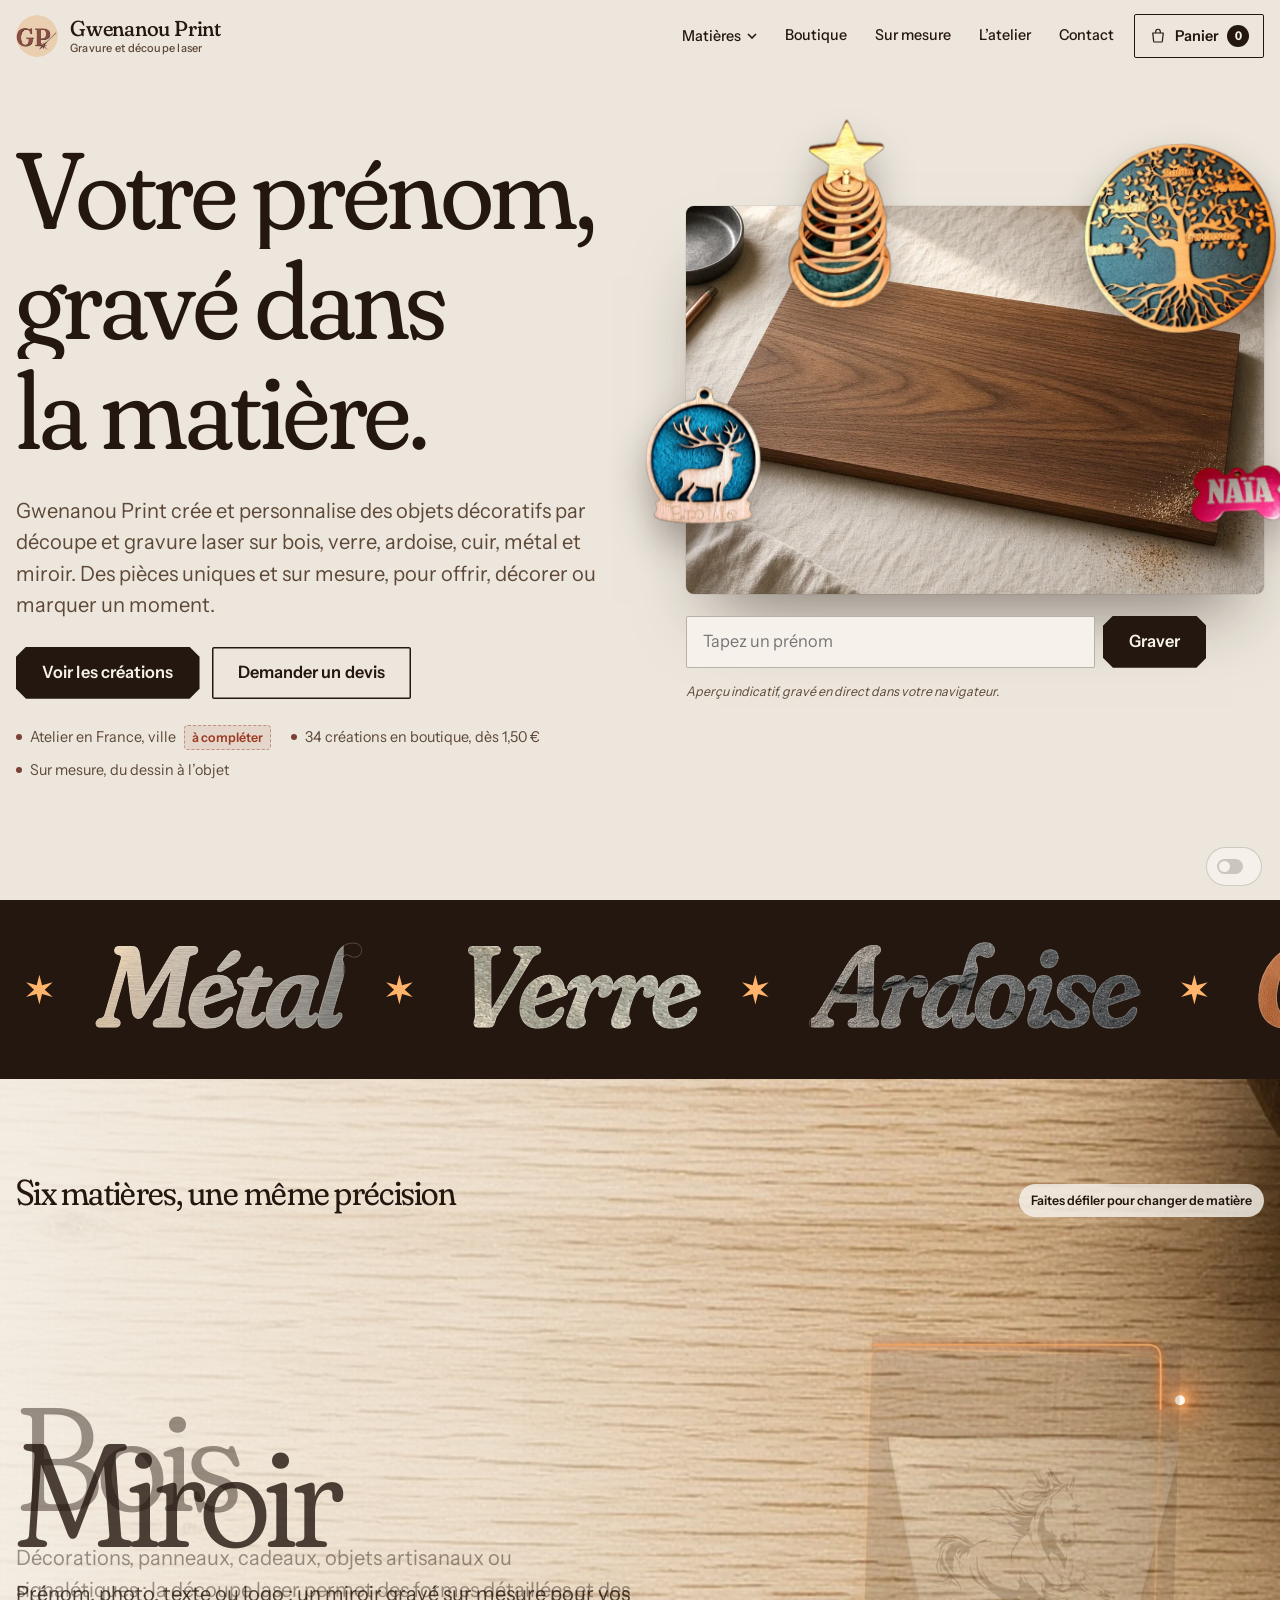
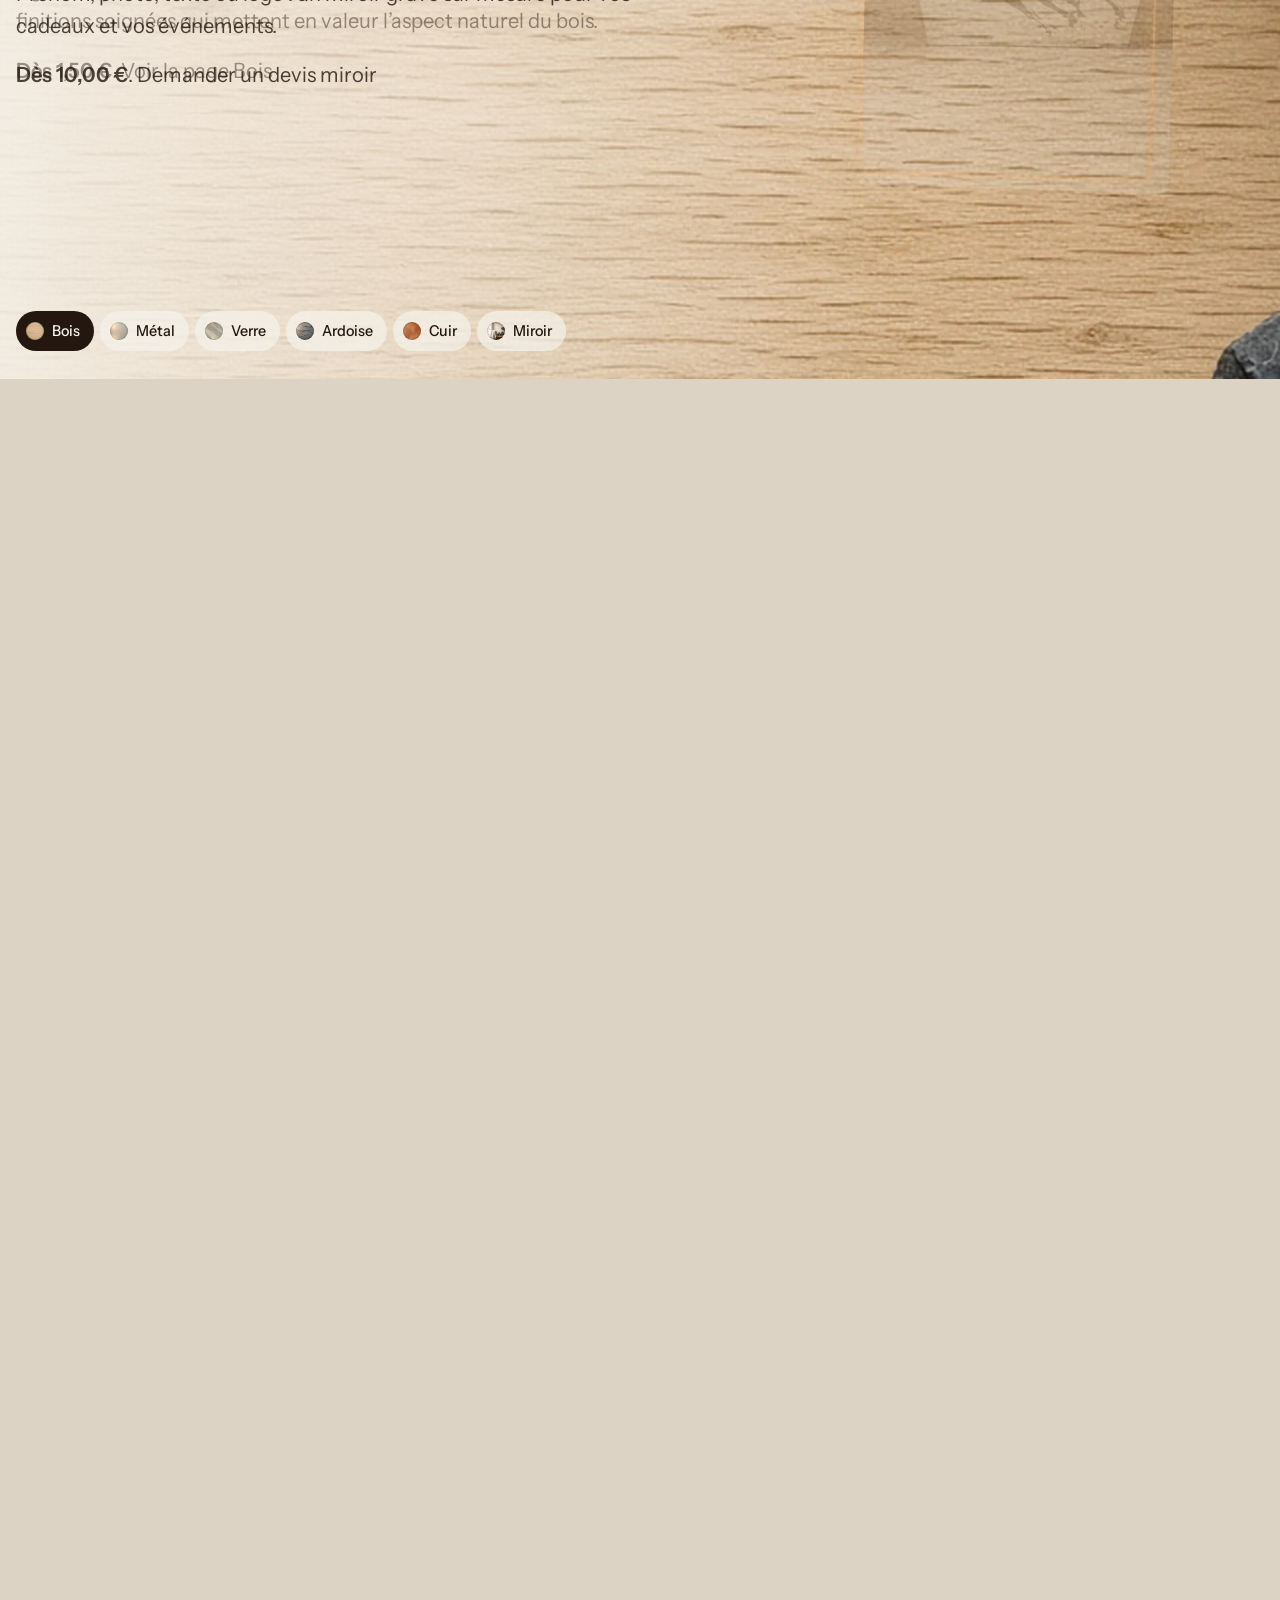
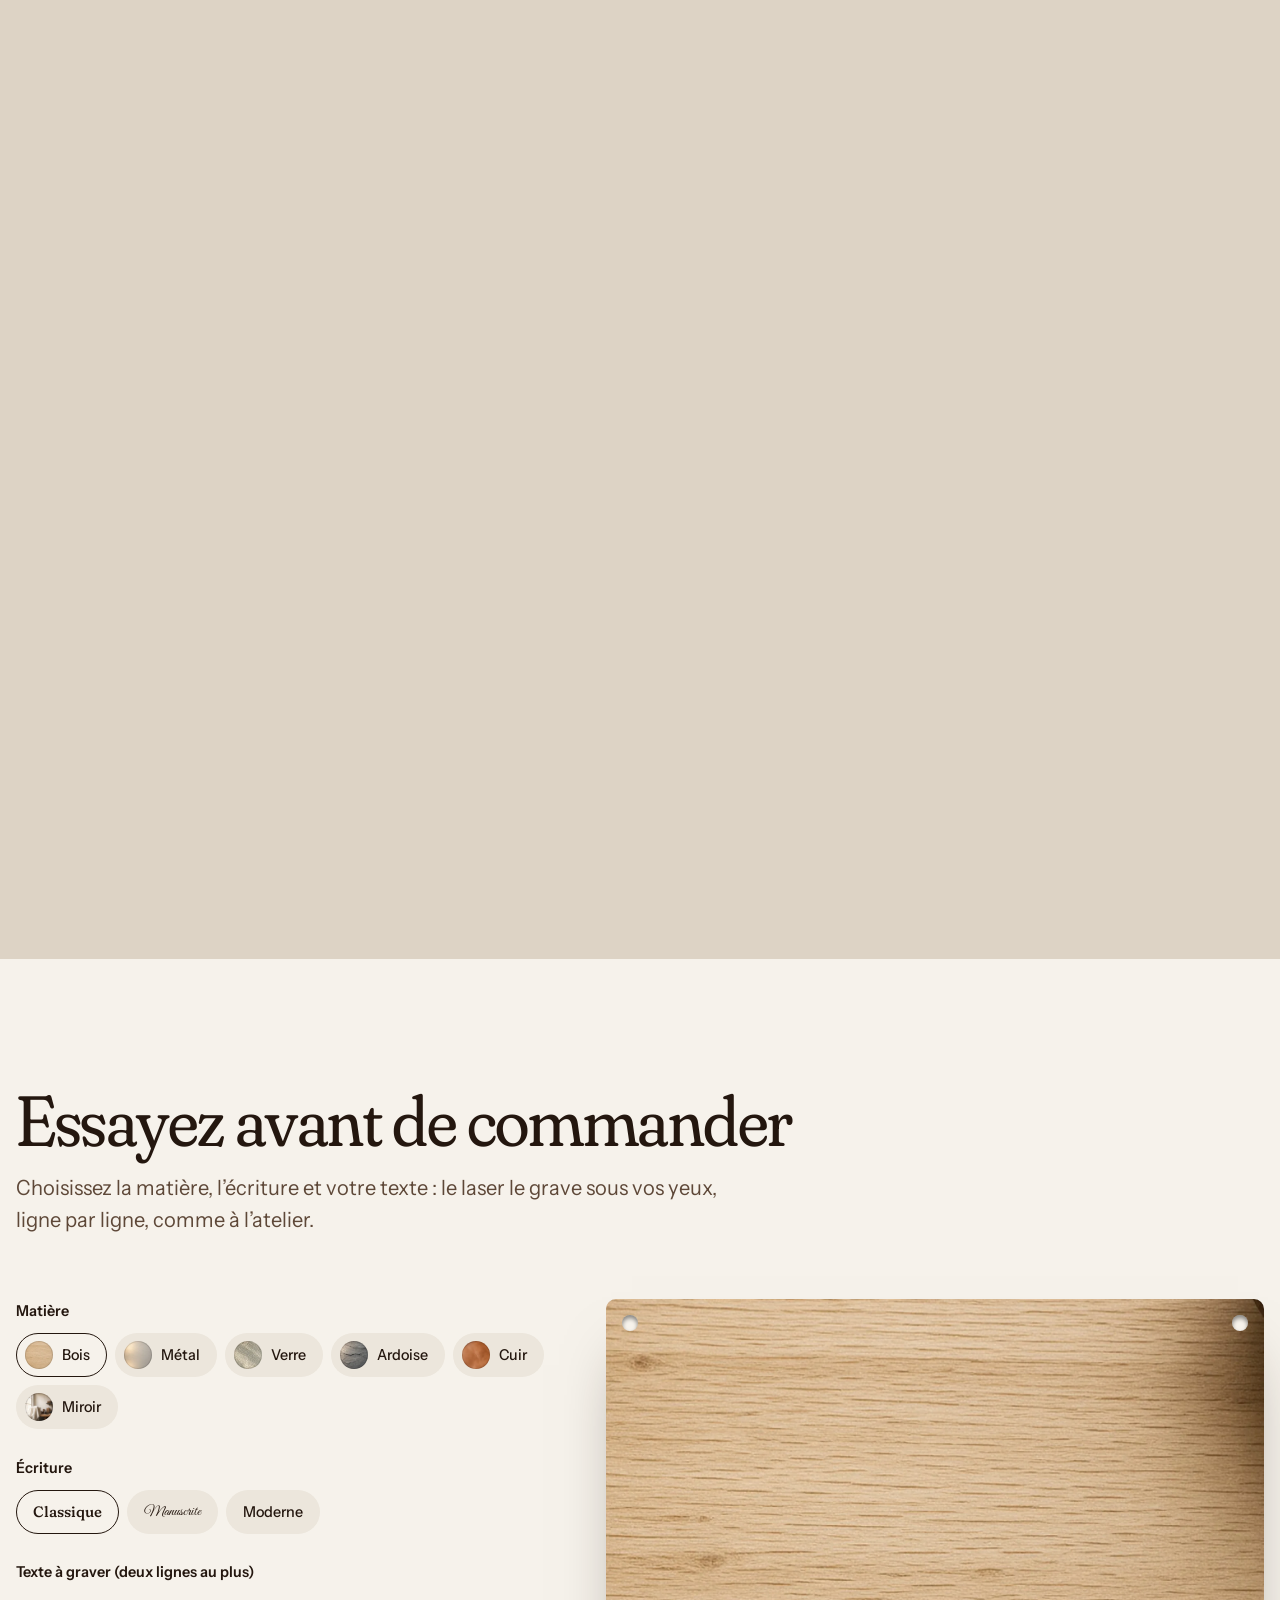
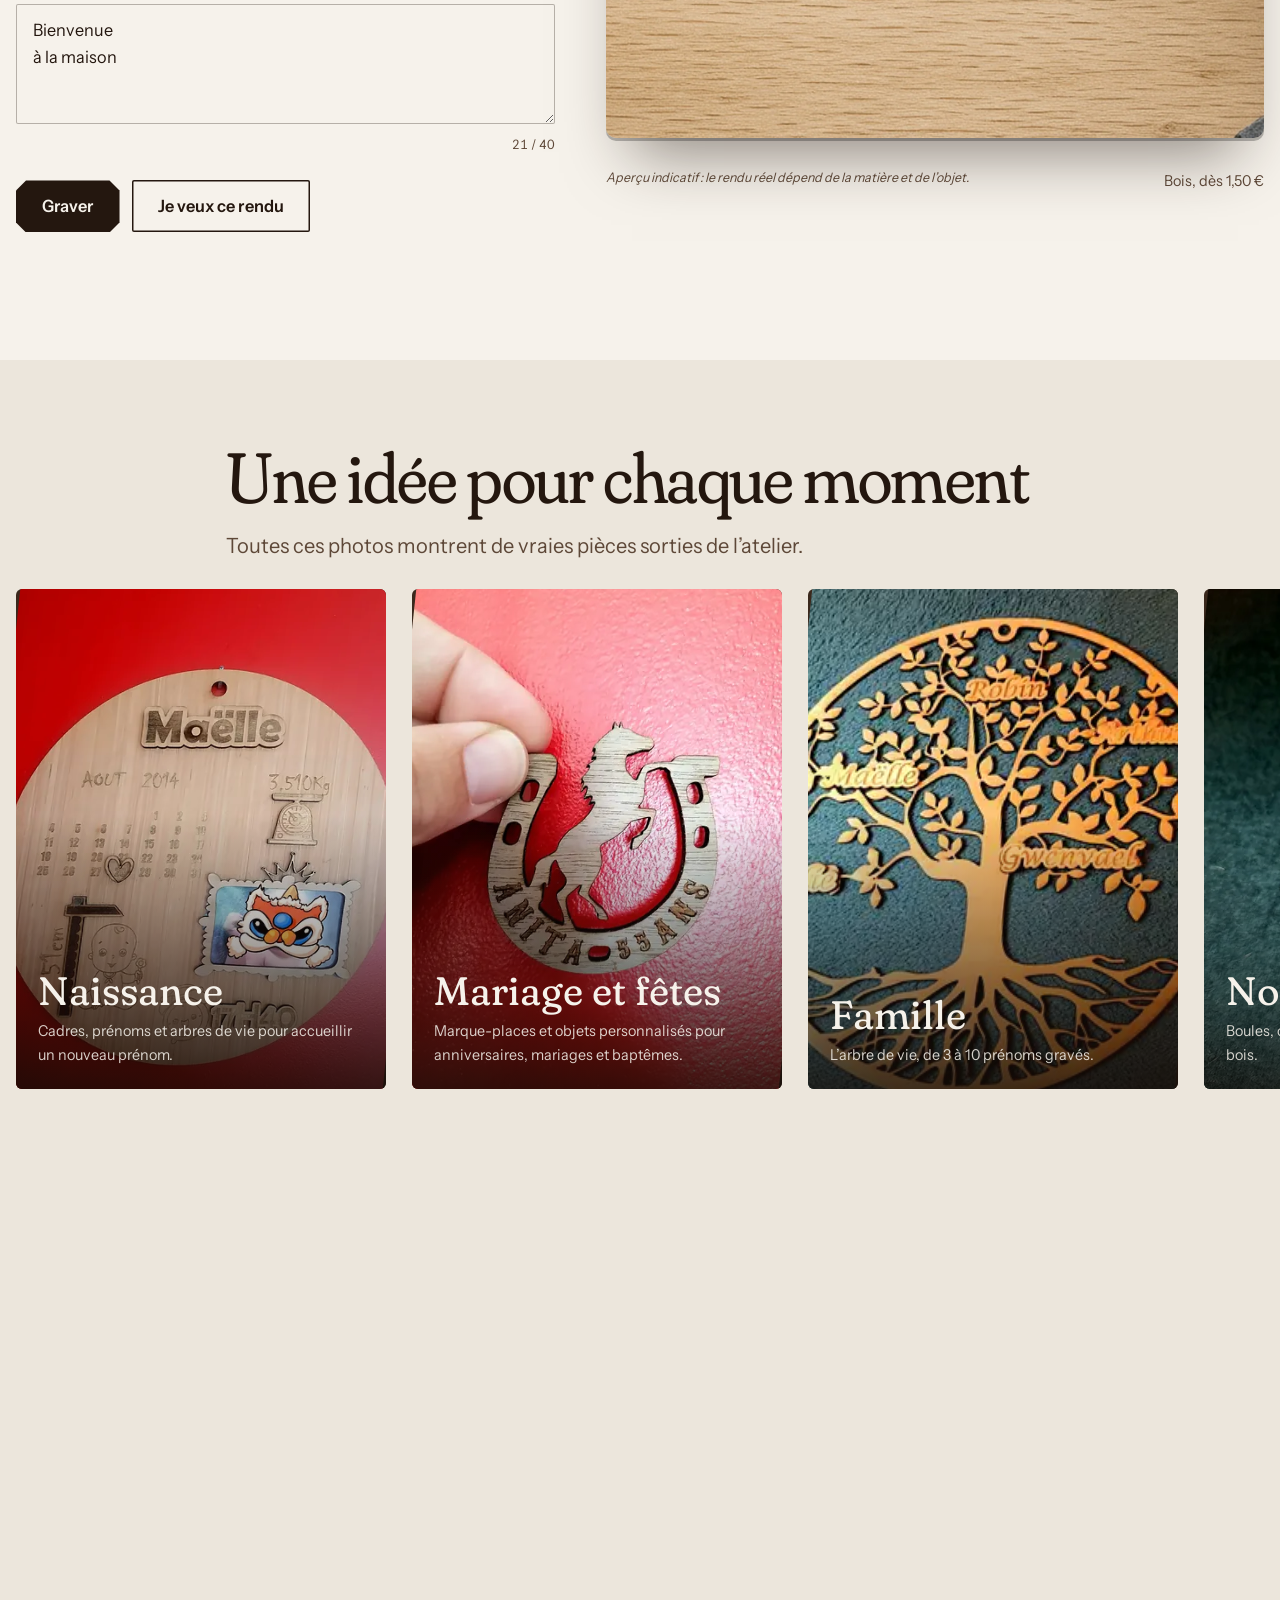
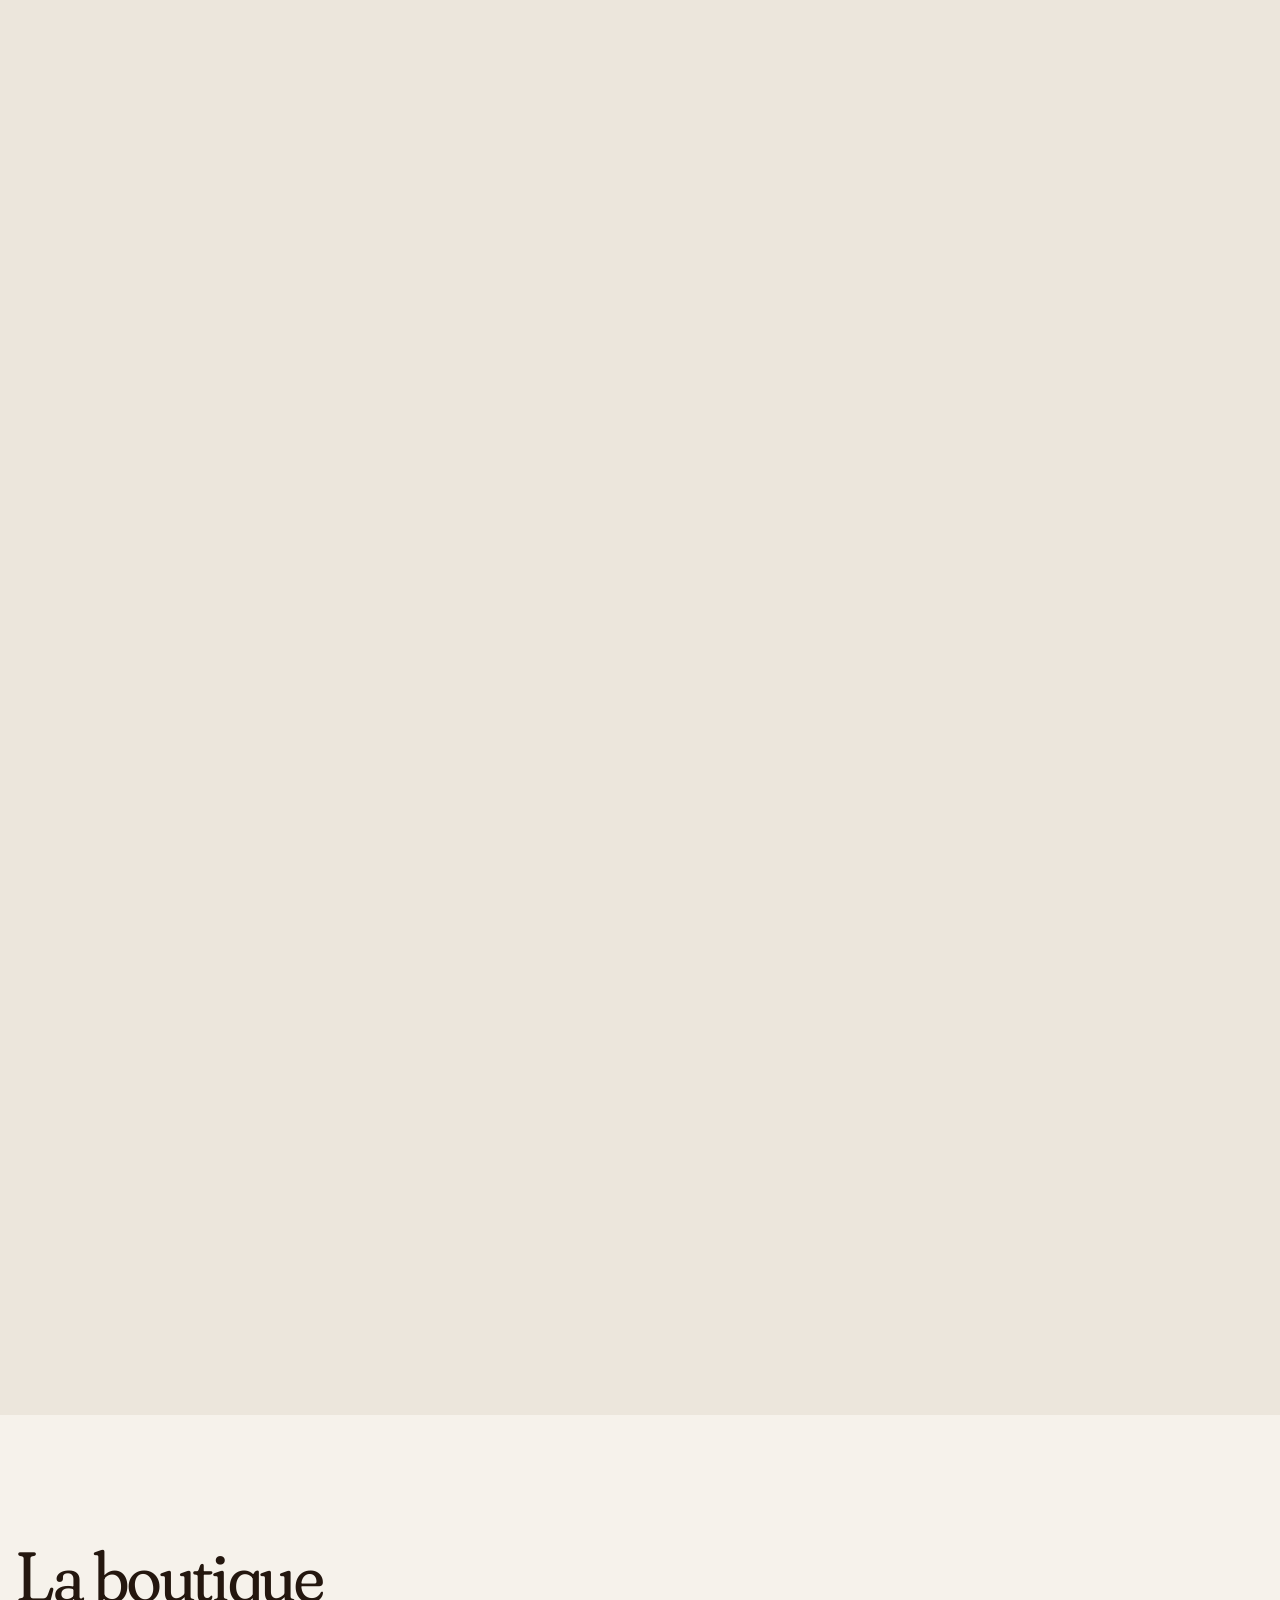
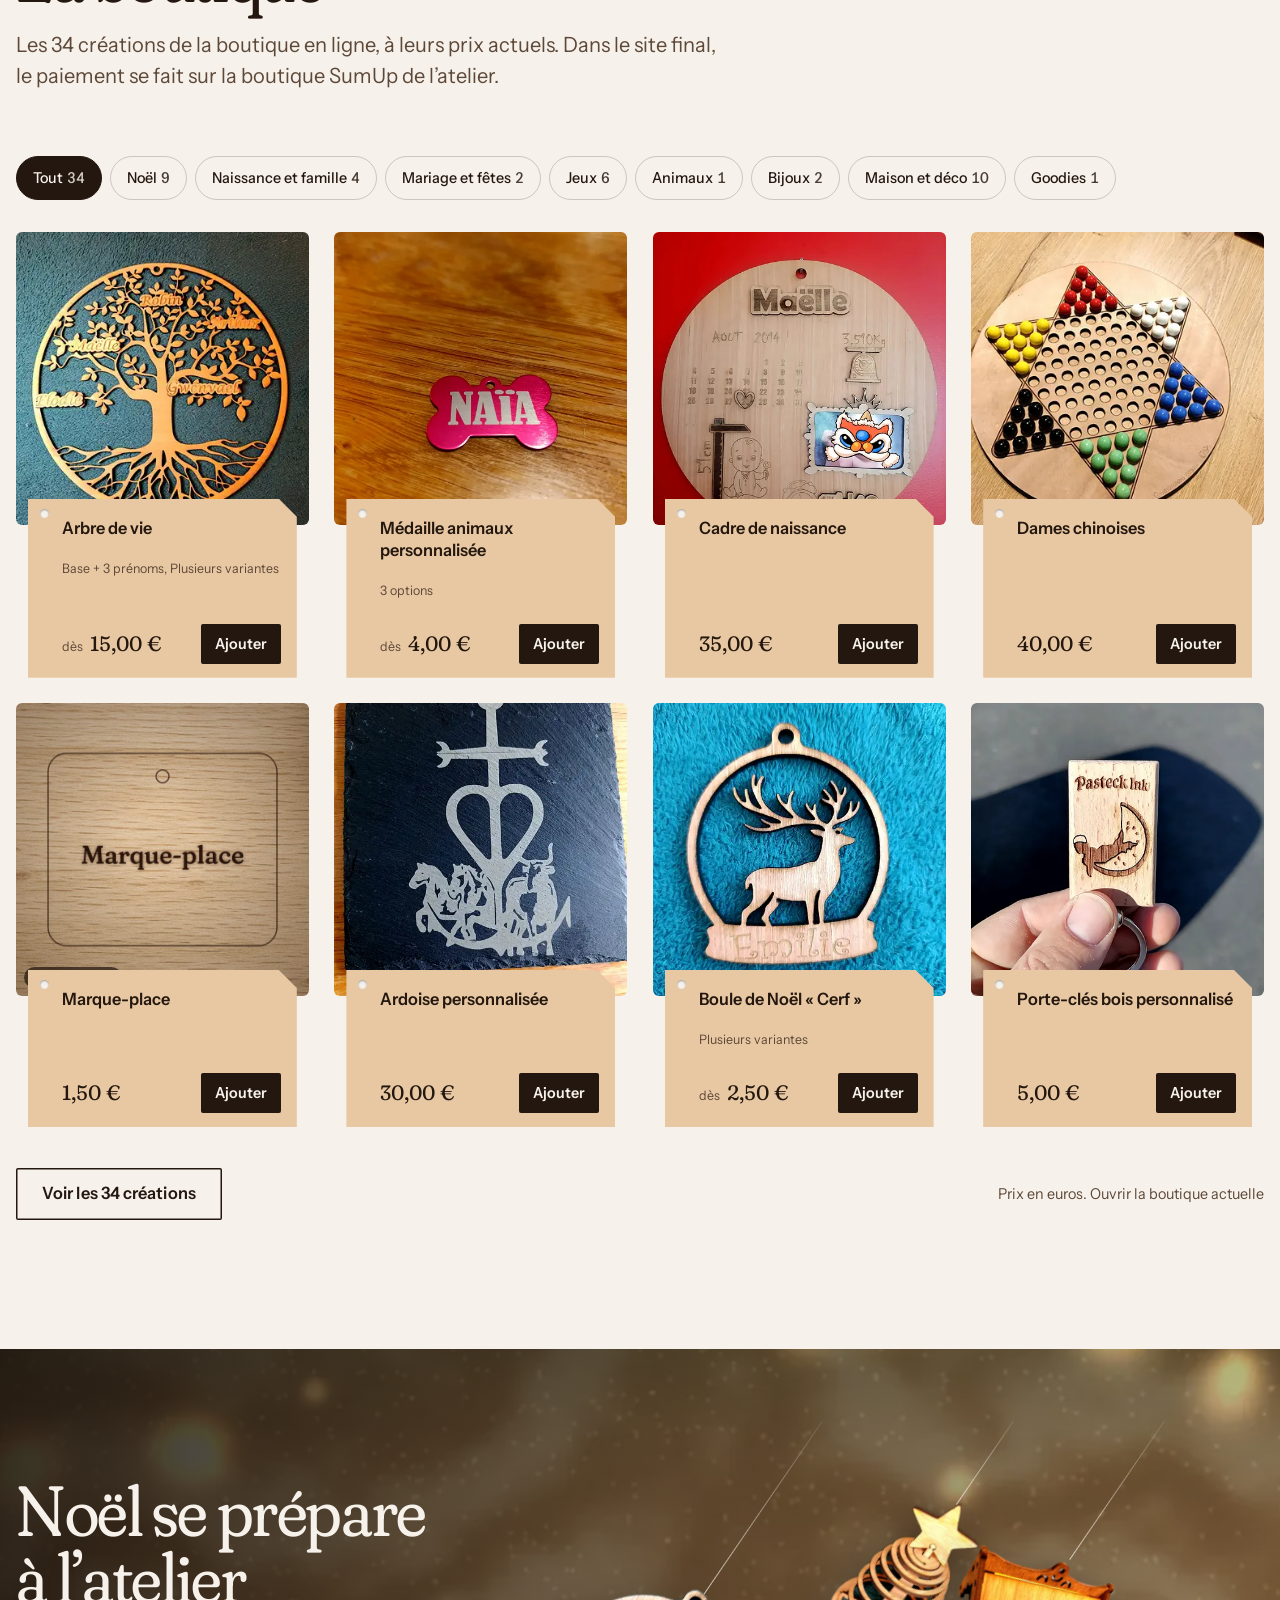
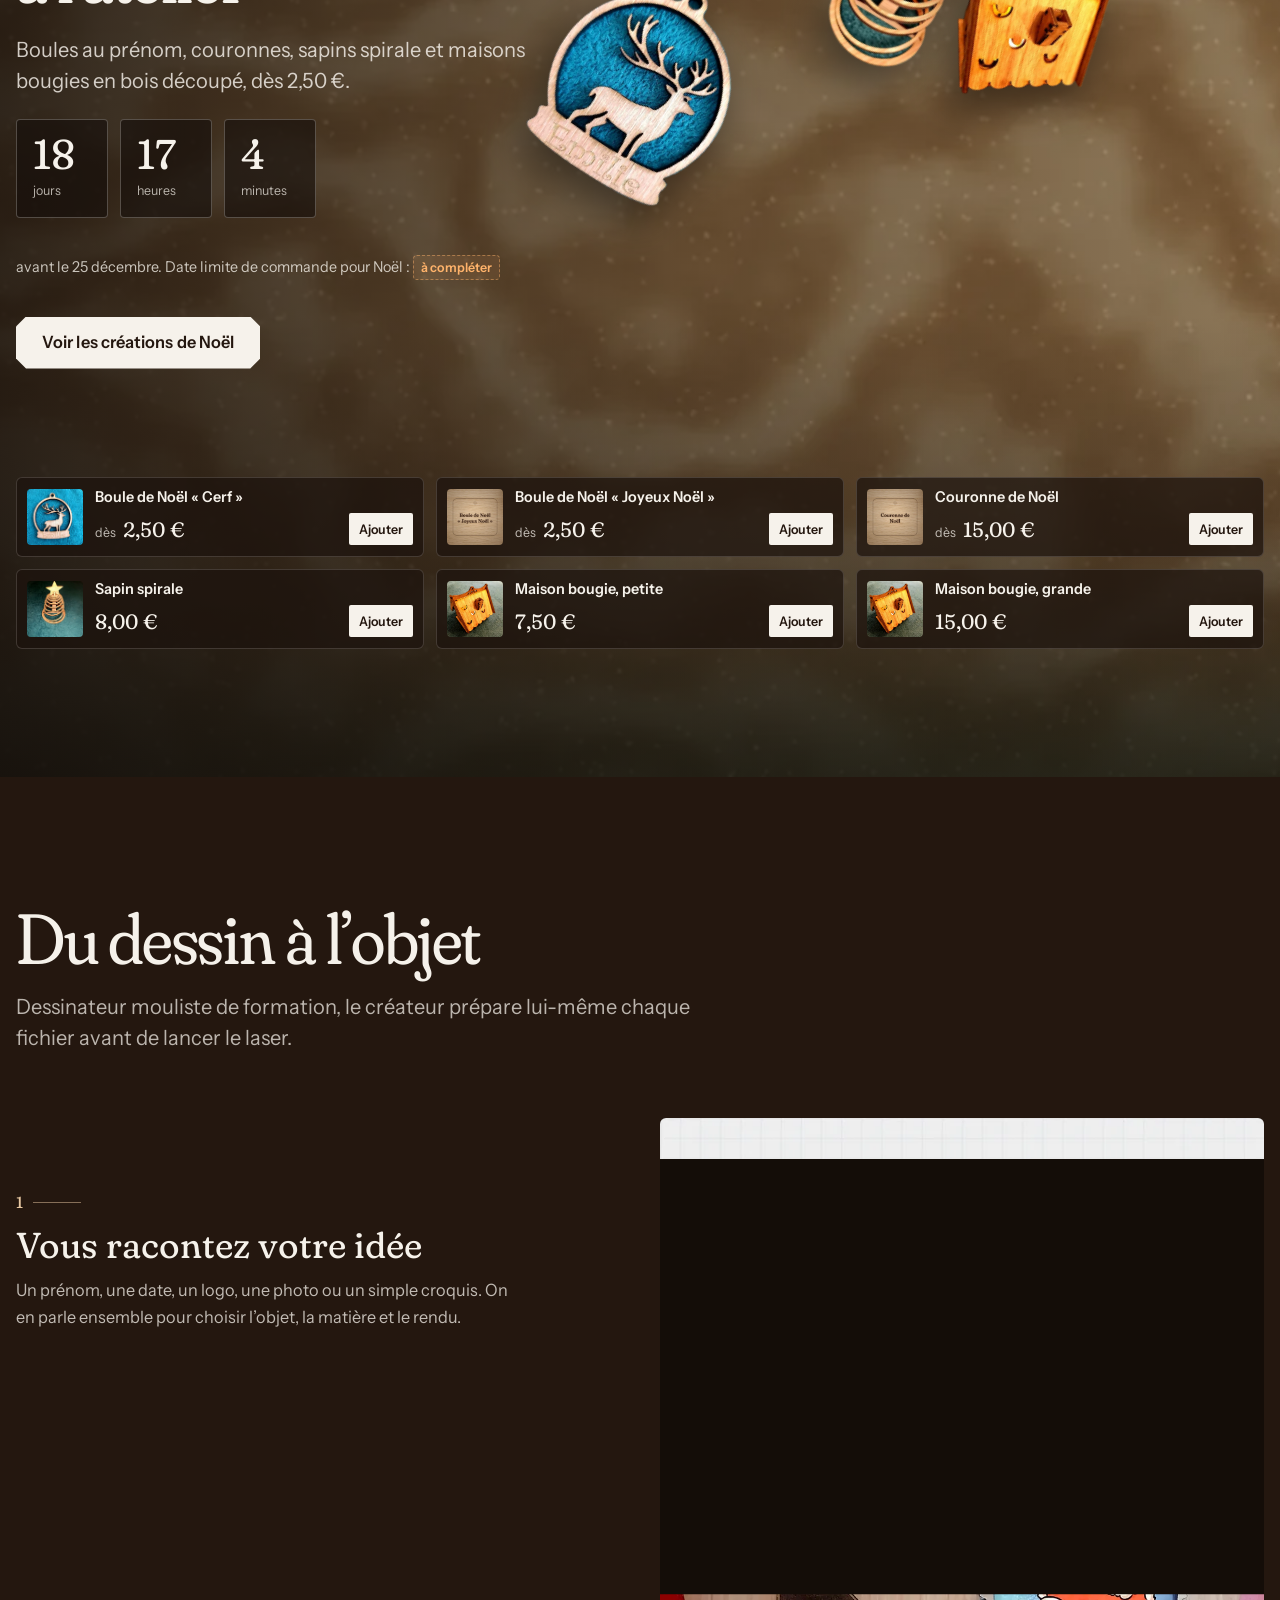
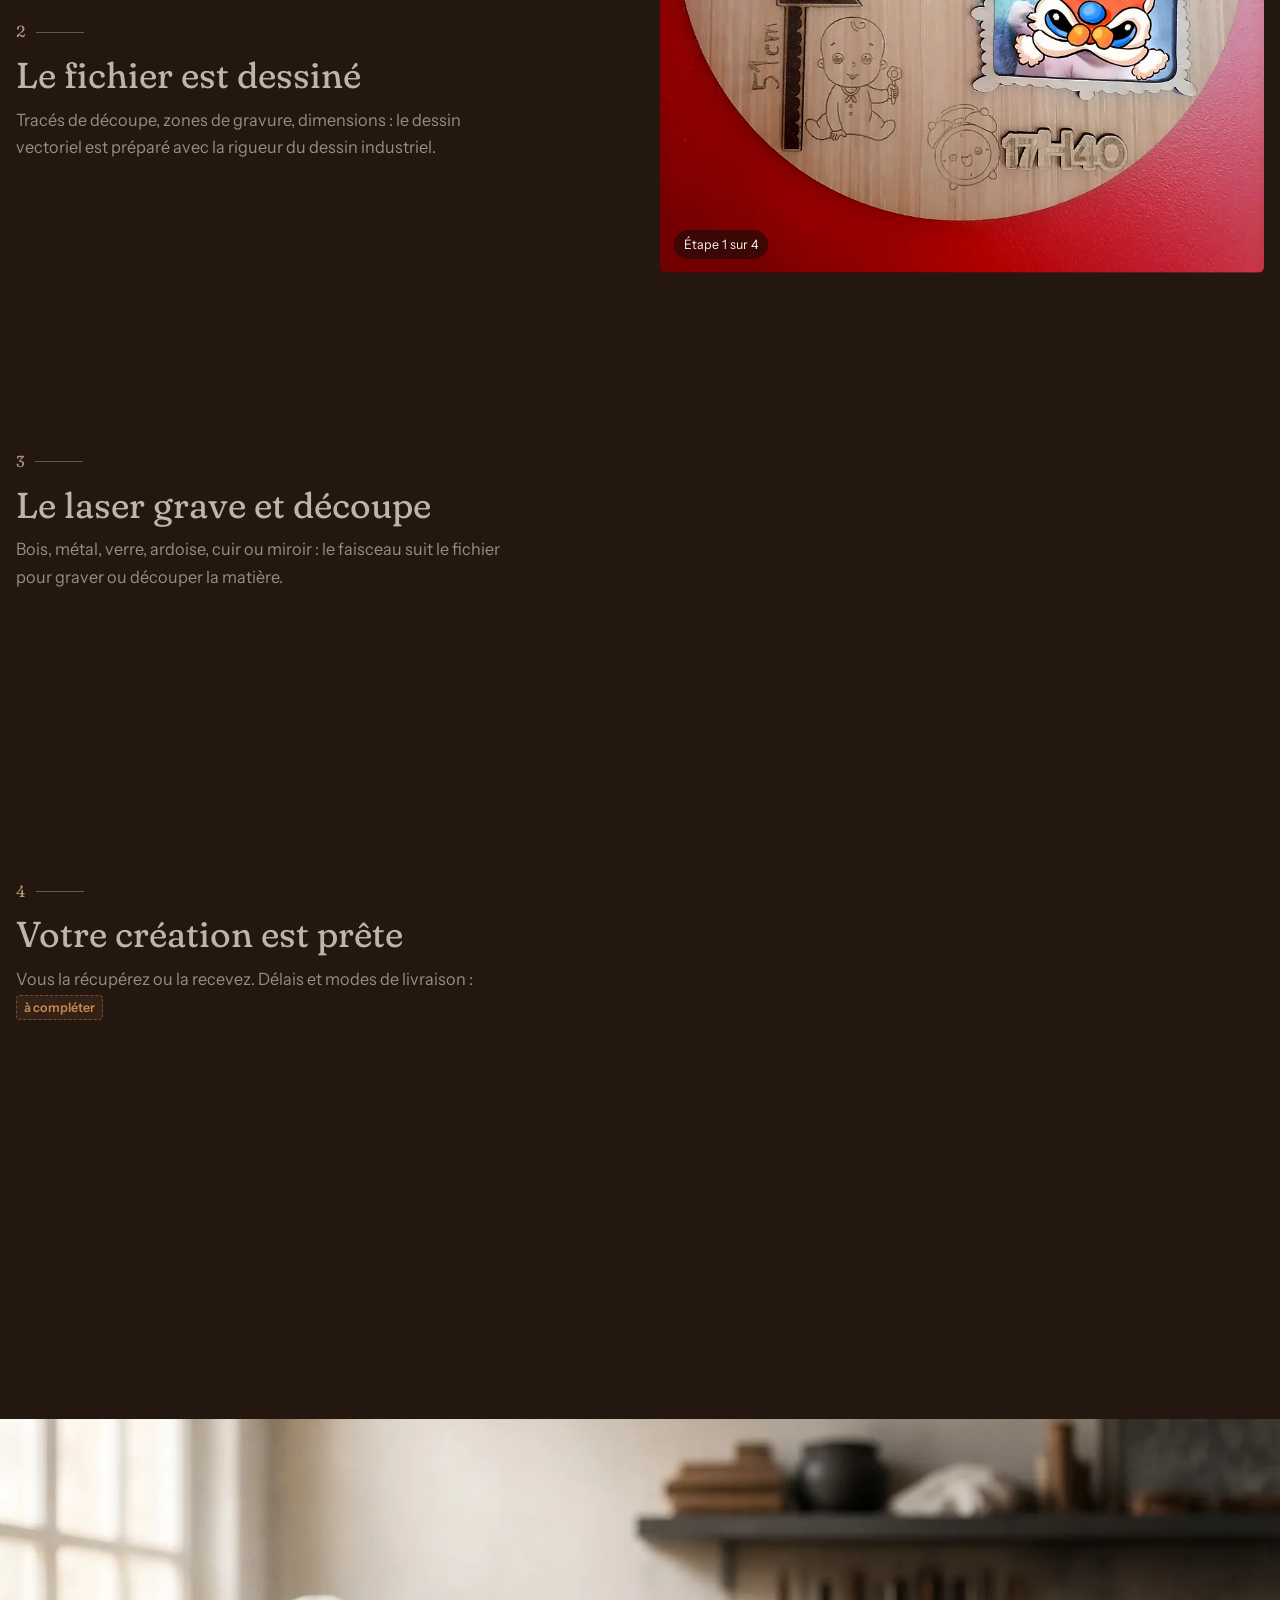
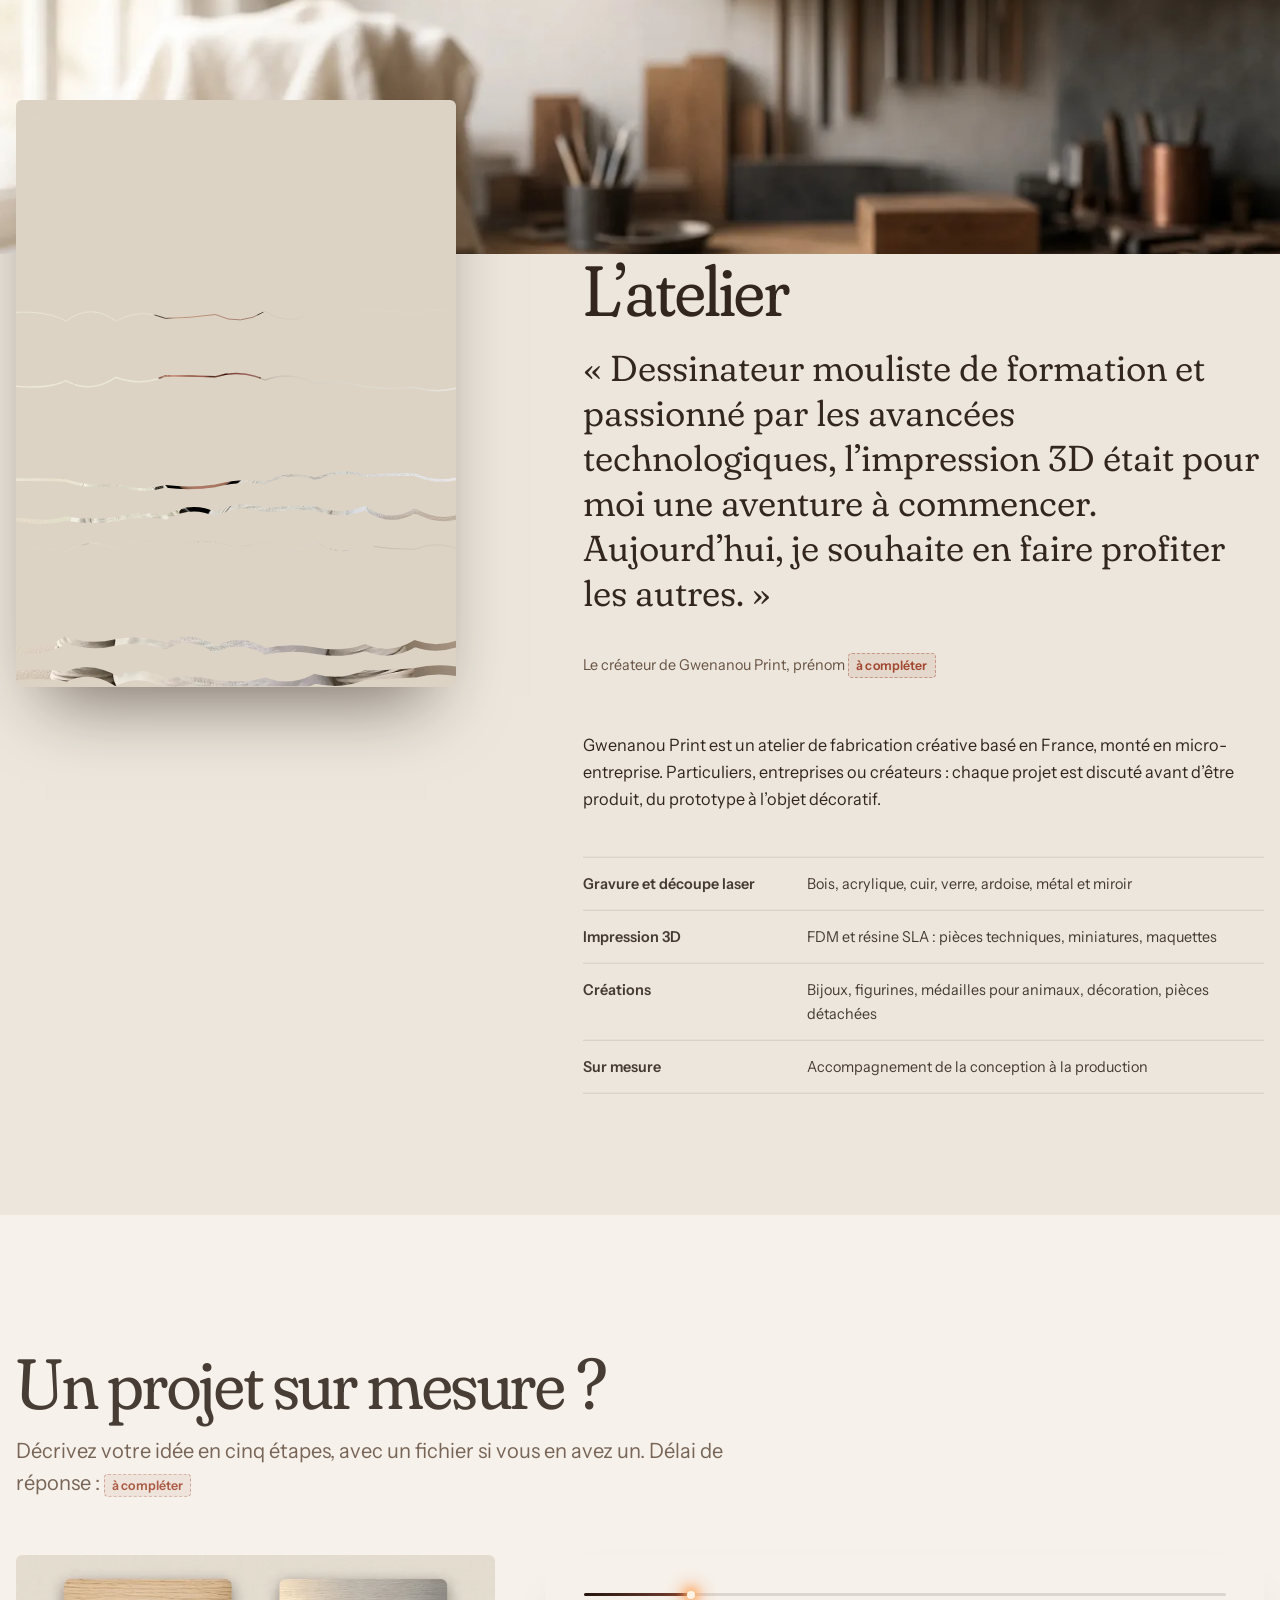
==== commit 5867c8cf: "Maquette v2 : audit performance, accessibilite, finitions Co-Authored-By: Claude Opus 5.5 <noreply@a" ====
--- a/index.html
+++ b/index.html
@@ -6,18 +6,26 @@
 <title>Gwenanou Print, gravure et découpe laser</title>
 <meta name="claude:viewport-fit-sides" content="cover">
 <meta name="description" content="Objets décoratifs, bijoux et cadeaux personnalisés gravés et découpés au laser sur bois, verre, ardoise, cuir, métal et miroir.">
-<meta name="robots" content="noindex">
+<meta name="robots" content="noindex, nofollow">
 <meta name="theme-color" content="#ECE6DC">
+<meta name="format-detection" content="telephone=no">
+<meta property="og:type" content="website">
+<meta property="og:locale" content="fr_FR">
+<meta property="og:site_name" content="Gwenanou Print">
 <meta property="og:title" content="Gwenanou Print, gravure et découpe laser">
 <meta property="og:description" content="Objets décoratifs, bijoux et cadeaux personnalisés gravés et découpés au laser sur bois, verre, ardoise, cuir, métal et miroir.">
-<link rel="icon" type="image/png" href="assets/img/marque/logo-160.png">
-<link rel="preload" href="assets/fonts/fraunces.woff" as="font" type="font/woff" crossorigin>
-<link rel="preload" href="assets/fonts/instrument-sans.woff" as="font" type="font/woff" crossorigin>
-<link rel="stylesheet" href="assets/css/site.css">
+<link rel="icon" type="image/png" sizes="160x160" href="assets/img/marque/logo-160.png">
+<link rel="apple-touch-icon" href="assets/img/marque/apple-touch-icon.png">
+<link rel="preload" href="assets/fonts/fraunces.woff2" as="font" type="font/woff2" crossorigin>
+<link rel="preload" href="assets/fonts/instrument-sans.woff2" as="font" type="font/woff2" crossorigin>
+<link rel="preload" as="image" href="assets/img/grok/hero-planche-noyer-1600.webp" imagesrcset="assets/img/grok/hero-planche-noyer-960.webp 960w, assets/img/grok/hero-planche-noyer-1600.webp 1600w" imagesizes="(min-width: 980px) 48vw, 92vw" fetchpriority="high">
+<link rel="stylesheet" href="assets/css/site.css?v=fd62ced6">
+<script>(function(){var d=document.documentElement;try{var c=localStorage.getItem("gw-calme"),r=matchMedia("(prefers-reduced-motion: reduce)").matches;if(sessionStorage.getItem("gw-ouverture")!=="1"&&!location.hash&&c!=="true"&&!(c===null&&r))d.classList.add("avec-ouverture")}catch(e){}})();</script>
+<script type="application/ld+json">{"@context": "https://schema.org", "@type": "Organization", "name": "Gwenanou Print", "description": "Création et personnalisation d’objets décoratifs par découpe et gravure laser sur bois, verre, ardoise, cuir, métal et miroir.", "email": "gwenanou.print@gmail.com", "telephone": "+33 6 14 61 38 36", "sameAs": ["https://instagram.com/gwenanou_print", "https://www.facebook.com/profile.php?id=100088041895204", "https://www.linkedin.com/company/gwenanou-print/", "https://gwenanou-print.sumupstore.com"]}</script>
 </head>
 <body class="page-accueil">
-<div class="ouverture" id="ouverture" aria-hidden="true" hidden>
-  <img class="ouverture__img" alt="" src="assets/img/grok/hero-planche-noyer-1600.webp">
+<div class="ouverture" id="ouverture" aria-hidden="true">
+  <div class="ouverture__img"></div>
   <div class="ouverture__ombre"></div>
   <button class="ouverture__passer" type="button">Passer</button>
   <p class="ouverture__note">Gravure et découpe laser</p>
@@ -27,7 +35,7 @@
 <div class="transition-page" aria-hidden="true" style="background-image:url(assets/img/grok/texture-bois-1600.webp)"></div>
 <header class="entete">
   <div class="cadre entete__in">
-    <a class="marque" href="index.html" aria-label="Gwenanou Print, accueil">
+    <a class="marque" href="./" aria-label="Gwenanou Print, accueil">
       <img src="assets/img/marque/logo-160.webp" width="42" height="42" alt="">
       <span>Gwenanou Print<small>Gravure et découpe laser</small></span>
     </a>
@@ -35,12 +43,12 @@
       <div class="nav-matieres" data-ouvert="false">
         <button type="button" aria-expanded="false" aria-controls="menu-matieres">Matières <svg viewBox="0 0 10 6" aria-hidden="true"><path d="M1 1l4 4 4-4" fill="none" stroke="currentColor" stroke-width="1.6"/></svg></button>
         <div class="menu-matieres" id="menu-matieres">
-          <a href="bois.html"><i style="background-image:url(assets/img/grok/texture-bois-800.webp)"></i><b>Bois</b><em>Page dédiée</em></a>
-          <a href="#matiere-metal" data-matiere="metal"><i style="background-image:url(assets/img/grok/texture-metal-800.webp)"></i><b>Métal</b><em>Médailles, plaques</em></a>
-          <a href="#matiere-verre" data-matiere="verre"><i style="background-image:url(assets/img/grok/texture-verre-800.webp)"></i><b>Verre</b><em>Verres, flûtes</em></a>
-          <a href="#matiere-ardoise" data-matiere="ardoise"><i style="background-image:url(assets/img/grok/texture-ardoise-800.webp)"></i><b>Ardoise</b><em>Plaques, dessous de verre</em></a>
-          <a href="#matiere-cuir" data-matiere="cuir"><i style="background-image:url(assets/img/grok/texture-cuir-800.webp)"></i><b>Cuir</b><em>Étuis, sous-verres</em></a>
-          <a href="#matiere-miroir" data-matiere="miroir"><i style="background-image:url(assets/img/grok/texture-miroir-800.webp)"></i><b>Miroir</b><em>Gravure sur miroir</em></a>
+          <a href="bois"><i style="background-image:url(assets/img/grok/texture-bois-200.webp)"></i><b>Bois</b><em>Page dédiée</em></a>
+          <a href="#matiere-metal" data-matiere="metal"><i style="background-image:url(assets/img/grok/texture-metal-200.webp)"></i><b>Métal</b><em>Médailles, plaques</em></a>
+          <a href="#matiere-verre" data-matiere="verre"><i style="background-image:url(assets/img/grok/texture-verre-200.webp)"></i><b>Verre</b><em>Verres, flûtes</em></a>
+          <a href="#matiere-ardoise" data-matiere="ardoise"><i style="background-image:url(assets/img/grok/texture-ardoise-200.webp)"></i><b>Ardoise</b><em>Plaques, dessous de verre</em></a>
+          <a href="#matiere-cuir" data-matiere="cuir"><i style="background-image:url(assets/img/grok/texture-cuir-200.webp)"></i><b>Cuir</b><em>Étuis, sous-verres</em></a>
+          <a href="#matiere-miroir" data-matiere="miroir"><i style="background-image:url(assets/img/grok/texture-miroir-200.webp)"></i><b>Miroir</b><em>Gravure sur miroir</em></a>
         </div>
       </div>
       <a class="lien" href="#boutique">Boutique</a>
@@ -58,13 +66,13 @@
 <div class="menu-mobile" id="menu-mobile">
   <a href="#matieres">Matières</a>
   <div class="menu-mobile__matieres">
-    <a href="bois.html">Bois</a><a href="#matiere-metal" data-matiere="metal">Métal</a><a href="#matiere-verre" data-matiere="verre">Verre</a><a href="#matiere-ardoise" data-matiere="ardoise">Ardoise</a><a href="#matiere-cuir" data-matiere="cuir">Cuir</a><a href="#matiere-miroir" data-matiere="miroir">Miroir</a>
+    <a href="bois">Bois</a><a href="#matiere-metal" data-matiere="metal">Métal</a><a href="#matiere-verre" data-matiere="verre">Verre</a><a href="#matiere-ardoise" data-matiere="ardoise">Ardoise</a><a href="#matiere-cuir" data-matiere="cuir">Cuir</a><a href="#matiere-miroir" data-matiere="miroir">Miroir</a>
   </div>
   <a href="#boutique">Boutique</a>
   <a href="#devis">Sur mesure</a>
   <a href="#atelier">L’atelier</a>
   <a href="#contact">Contact</a>
-  <p class="menu-mobile__contact">gwenanou.print@gmail.com<br>06 14 61 38 36</p>
+  <p class="menu-mobile__contact">gwenanou.print@gmail.com<br>06 14 61 38 36</p>
 </div>
 
 
@@ -81,13 +89,13 @@
       </div>
       <ul class="heros__preuves">
         <li>Atelier en France, ville <span class="a-completer">à compléter</span></li>
-        <li>34 créations en boutique, dès 1,50 €</li>
+        <li>34 créations en boutique, dès 1,50 €</li>
         <li>Sur mesure, du dessin à l’objet</li>
       </ul>
     </div>
     <div class="etabli">
       <div class="planche-photo" id="planche-heros">
-        <img src="assets/img/grok/hero-planche-noyer-1600.webp" srcset="assets/img/grok/hero-planche-noyer-960.webp 960w, assets/img/grok/hero-planche-noyer-1600.webp 1600w" sizes="(min-width: 980px) 48vw, 92vw" width="1168" height="784" alt="Planche de noyer posée sur une toile de lin, prête à être gravée">
+        <img src="assets/img/grok/hero-planche-noyer-1600.webp" srcset="assets/img/grok/hero-planche-noyer-960.webp 960w, assets/img/grok/hero-planche-noyer-1600.webp 1600w" sizes="(min-width: 980px) 48vw, 92vw" width="1168" height="784" fetchpriority="high" alt="Planche de noyer posée sur une toile de lin, prête à être gravée">
         <div class="planche__lumiere"></div>
       </div>
       <form class="essai" id="essai" autocomplete="off">
@@ -114,18 +122,18 @@
 
 <section class="matieres" id="matieres" aria-labelledby="titre-matieres">
   <div class="matieres__scene">
-    <div class="matieres__fond" aria-hidden="true"><div class="repli" data-i="0" style="background-image:url(assets/img/grok/texture-bois-1600.webp);opacity:1"></div><div class="repli" data-i="1" style="background-image:url(assets/img/grok/texture-metal-1600.webp);opacity:0"></div><div class="repli" data-i="2" style="background-image:url(assets/img/grok/texture-verre-1600.webp);opacity:0"></div><div class="repli" data-i="3" style="background-image:url(assets/img/grok/texture-ardoise-1600.webp);opacity:0"></div><div class="repli" data-i="4" style="background-image:url(assets/img/grok/texture-cuir-1600.webp);opacity:0"></div><div class="repli" data-i="5" style="background-image:url(assets/img/grok/texture-miroir-1600.webp);opacity:0"></div><canvas hidden></canvas></div>
+    <div class="matieres__fond" aria-hidden="true"><div class="repli" data-i="0" data-bg="assets/img/grok/texture-bois-1600.webp"></div><div class="repli" data-i="1" data-bg="assets/img/grok/texture-metal-1600.webp"></div><div class="repli" data-i="2" data-bg="assets/img/grok/texture-verre-1600.webp"></div><div class="repli" data-i="3" data-bg="assets/img/grok/texture-ardoise-1600.webp"></div><div class="repli" data-i="4" data-bg="assets/img/grok/texture-cuir-1600.webp"></div><div class="repli" data-i="5" data-bg="assets/img/grok/texture-miroir-1600.webp"></div><canvas aria-hidden="true"></canvas></div>
     <div class="matieres__voile"></div>
     <div class="cadre matieres__contenu">
       <div class="matieres__entete">
         <h2 class="titre" id="titre-matieres">Six matières, une même précision</h2>
-        <p class="petit">Faites défiler pour changer de matière</p>
+        <p class="matieres__aide" id="matieres-aide">Choisissez une matière</p>
       </div>
       <div class="matieres__corps">
-        <div class="matieres__texte"><article class="matiere-txt est-active" id="matiere-bois" data-i="0"><h3>Bois</h3><p>Décorations, panneaux, cadeaux, objets artisanaux ou signalétiques : la découpe laser permet des formes détaillées et des finitions soignées qui mettent en valeur l’aspect naturel du bois.</p><p><span class="prix-des">Dès 1,50 €</span>. <a class="lien" href="bois.html">Voir la page Bois</a></p></article><article class="matiere-txt" id="matiere-metal" data-i="1" aria-hidden="true"><h3>Métal</h3><p>Porte-clés, médailles pour chien, plaques de boîte aux lettres ou objets professionnels : une gravure précise, élégante et résistante dans le temps.</p><p><span class="prix-des">Dès 4,00 €</span>. <a class="lien" href="#devis" data-devis-matiere="metal">Demander un devis métal</a></p></article><article class="matiere-txt" id="matiere-verre" data-i="2" aria-hidden="true"><h3>Verre</h3><p>Verres, bouteilles, vases et carafes gravés d’un prénom, d’un logo, d’une date ou d’un message, avec une finition fine et raffinée.</p><p><span class="prix-des">Sur devis</span>. <a class="lien" href="#devis" data-devis-matiere="verre">Demander un devis verre</a></p></article><article class="matiere-txt" id="matiere-ardoise" data-i="3" aria-hidden="true"><h3>Ardoise</h3><p>Dessous de verre, plaques décoratives, panneaux ou cadeaux : la gravure révèle un contraste élégant sur un rendu naturel et authentique.</p><p><span class="prix-des">Dès 30,00 €</span>. <a class="lien" href="#devis" data-devis-matiere="ardoise">Demander un devis ardoise</a></p></article><article class="matiere-txt" id="matiere-cuir" data-i="4" aria-hidden="true"><h3>Cuir</h3><p>Portefeuilles, porte-clés, bracelets, étiquettes : un texte, un logo ou un motif pour une finition haut de gamme et authentique.</p><p><span class="prix-des">Sur devis</span>. <a class="lien" href="#devis" data-devis-matiere="cuir">Demander un devis cuir</a></p></article><article class="matiere-txt" id="matiere-miroir" data-i="5" aria-hidden="true"><h3>Miroir</h3><p>Prénom, photo, texte ou logo : un miroir gravé sur mesure pour vos cadeaux et vos événements.</p><p><span class="prix-des">Dès 10,00 €</span>. <a class="lien" href="#devis" data-devis-matiere="miroir">Demander un devis miroir</a></p></article></div>
-        <div class="matieres__photo"><figure class="plaque-photo" data-i="0"><img src="assets/img/site/deco-murale-elephants-960.webp" srcset="assets/img/site/deco-murale-elephants-480.webp 480w, assets/img/site/deco-murale-elephants-960.webp 960w" sizes="(min-width: 900px) 400px, 70vw" alt="Décoration murale en bois découpée au laser : éléphants" loading="eager"><svg aria-hidden="true"><path/></svg><span class="etincelle"></span></figure><figure class="plaque-photo" data-i="1" style="opacity:0"><img src="assets/img/site/medaille-naia-960.webp" srcset="assets/img/site/medaille-naia-480.webp 480w, assets/img/site/medaille-naia-960.webp 960w" sizes="(min-width: 900px) 400px, 70vw" alt="Médaille pour chien gravée au prénom Naïa" loading="eager"><svg aria-hidden="true"><path/></svg><span class="etincelle"></span></figure><figure class="plaque-photo" data-i="2" style="opacity:0"><img src="assets/img/site/verre-prenoms-date-960.webp" srcset="assets/img/site/verre-prenoms-date-480.webp 480w, assets/img/site/verre-prenoms-date-960.webp 960w" sizes="(min-width: 900px) 400px, 70vw" alt="Verre gravé de deux prénoms et d’une date" loading="eager"><svg aria-hidden="true"><path/></svg><span class="etincelle"></span></figure><figure class="plaque-photo" data-i="3" style="opacity:0"><img src="assets/img/site/ardoise-tete-de-mort-fleurie-960.webp" srcset="assets/img/site/ardoise-tete-de-mort-fleurie-480.webp 480w, assets/img/site/ardoise-tete-de-mort-fleurie-960.webp 960w" sizes="(min-width: 900px) 400px, 70vw" alt="Ardoise gravée d’une tête de mort fleurie" loading="eager"><svg aria-hidden="true"><path/></svg><span class="etincelle"></span></figure><figure class="plaque-photo" data-i="4" style="opacity:0"><img src="assets/img/site/dessous-de-verre-cuir-960.webp" srcset="assets/img/site/dessous-de-verre-cuir-480.webp 480w, assets/img/site/dessous-de-verre-cuir-960.webp 960w" sizes="(min-width: 900px) 400px, 70vw" alt="Dessous de verre en cuir gravé d’une tête de mort mexicaine" loading="eager"><svg aria-hidden="true"><path/></svg><span class="etincelle"></span></figure><figure class="plaque-photo" data-i="5" style="opacity:0"><img src="assets/img/site/miroir-cheval-960.webp" srcset="assets/img/site/miroir-cheval-480.webp 480w, assets/img/site/miroir-cheval-960.webp 960w" sizes="(min-width: 900px) 400px, 70vw" alt="Miroir gravé d’un cheval au galop" loading="eager"><svg aria-hidden="true"><path/></svg><span class="etincelle"></span></figure></div>
-      </div>
-      <div class="matieres__rail" role="group" aria-label="Choisir une matière"><button type="button" data-i="0" aria-current="true"><i style="background-image:url(assets/img/grok/texture-bois-800.webp)"></i>Bois</button><button type="button" data-i="1" aria-current="false"><i style="background-image:url(assets/img/grok/texture-metal-800.webp)"></i>Métal</button><button type="button" data-i="2" aria-current="false"><i style="background-image:url(assets/img/grok/texture-verre-800.webp)"></i>Verre</button><button type="button" data-i="3" aria-current="false"><i style="background-image:url(assets/img/grok/texture-ardoise-800.webp)"></i>Ardoise</button><button type="button" data-i="4" aria-current="false"><i style="background-image:url(assets/img/grok/texture-cuir-800.webp)"></i>Cuir</button><button type="button" data-i="5" aria-current="false"><i style="background-image:url(assets/img/grok/texture-miroir-800.webp)"></i>Miroir</button></div>
+        <div class="matieres__texte"><article class="matiere-txt est-active" id="matiere-bois" data-i="0"><h3>Bois</h3><p>Décorations, panneaux, cadeaux, objets artisanaux ou signalétiques : la découpe laser permet des formes détaillées et des finitions soignées qui mettent en valeur l’aspect naturel du bois.</p><p><span class="prix-des">Dès 1,50 €</span>. <a class="lien" href="bois">Voir la page Bois</a></p></article><article class="matiere-txt" id="matiere-metal" data-i="1" aria-hidden="true"><h3>Métal</h3><p>Porte-clés, médailles pour chien, plaques de boîte aux lettres ou objets professionnels : une gravure précise, élégante et résistante dans le temps.</p><p><span class="prix-des">Dès 4,00 €</span>. <a class="lien" href="#devis" data-devis-matiere="metal">Demander un devis métal</a></p></article><article class="matiere-txt" id="matiere-verre" data-i="2" aria-hidden="true"><h3>Verre</h3><p>Verres, bouteilles, vases et carafes gravés d’un prénom, d’un logo, d’une date ou d’un message, avec une finition fine et raffinée.</p><p><span class="prix-des">Sur devis</span>. <a class="lien" href="#devis" data-devis-matiere="verre">Demander un devis verre</a></p></article><article class="matiere-txt" id="matiere-ardoise" data-i="3" aria-hidden="true"><h3>Ardoise</h3><p>Dessous de verre, plaques décoratives, panneaux ou cadeaux : la gravure révèle un contraste élégant sur un rendu naturel et authentique.</p><p><span class="prix-des">Dès 30,00 €</span>. <a class="lien" href="#devis" data-devis-matiere="ardoise">Demander un devis ardoise</a></p></article><article class="matiere-txt" id="matiere-cuir" data-i="4" aria-hidden="true"><h3>Cuir</h3><p>Portefeuilles, porte-clés, bracelets, étiquettes : un texte, un logo ou un motif pour une finition haut de gamme et authentique.</p><p><span class="prix-des">Sur devis</span>. <a class="lien" href="#devis" data-devis-matiere="cuir">Demander un devis cuir</a></p></article><article class="matiere-txt" id="matiere-miroir" data-i="5" aria-hidden="true"><h3>Miroir</h3><p>Prénom, photo, texte ou logo : un miroir gravé sur mesure pour vos cadeaux et vos événements.</p><p><span class="prix-des">Dès 10,00 €</span>. <a class="lien" href="#devis" data-devis-matiere="miroir">Demander un devis miroir</a></p></article></div>
+        <div class="matieres__photo"><figure class="plaque-photo" data-i="0"><img src="assets/img/site/deco-murale-elephants-960.webp" srcset="assets/img/site/deco-murale-elephants-480.webp 480w, assets/img/site/deco-murale-elephants-960.webp 960w" sizes="(min-width: 900px) 400px, 70vw" alt="Décoration murale en bois découpée au laser : éléphants" loading="eager"><svg aria-hidden="true"><path/></svg><span class="etincelle"></span></figure><figure class="plaque-photo" data-i="1" style="opacity:0" aria-hidden="true"><img src="assets/img/site/medaille-naia-960.webp" srcset="assets/img/site/medaille-naia-480.webp 480w, assets/img/site/medaille-naia-960.webp 960w" sizes="(min-width: 900px) 400px, 70vw" alt="Médaille pour chien gravée au prénom Naïa" loading="lazy"><svg aria-hidden="true"><path/></svg><span class="etincelle"></span></figure><figure class="plaque-photo" data-i="2" style="opacity:0" aria-hidden="true"><img src="assets/img/site/verre-prenoms-date-960.webp" srcset="assets/img/site/verre-prenoms-date-480.webp 480w, assets/img/site/verre-prenoms-date-960.webp 960w" sizes="(min-width: 900px) 400px, 70vw" alt="Verre gravé de deux prénoms et d’une date" loading="lazy"><svg aria-hidden="true"><path/></svg><span class="etincelle"></span></figure><figure class="plaque-photo" data-i="3" style="opacity:0" aria-hidden="true"><img src="assets/img/site/ardoise-tete-de-mort-fleurie-960.webp" srcset="assets/img/site/ardoise-tete-de-mort-fleurie-480.webp 480w, assets/img/site/ardoise-tete-de-mort-fleurie-960.webp 960w" sizes="(min-width: 900px) 400px, 70vw" alt="Ardoise gravée d’une tête de mort fleurie" loading="lazy"><svg aria-hidden="true"><path/></svg><span class="etincelle"></span></figure><figure class="plaque-photo" data-i="4" style="opacity:0" aria-hidden="true"><img src="assets/img/site/dessous-de-verre-cuir-960.webp" srcset="assets/img/site/dessous-de-verre-cuir-480.webp 480w, assets/img/site/dessous-de-verre-cuir-960.webp 960w" sizes="(min-width: 900px) 400px, 70vw" alt="Dessous de verre en cuir gravé d’une tête de mort mexicaine" loading="lazy"><svg aria-hidden="true"><path/></svg><span class="etincelle"></span></figure><figure class="plaque-photo" data-i="5" style="opacity:0" aria-hidden="true"><img src="assets/img/site/miroir-cheval-960.webp" srcset="assets/img/site/miroir-cheval-480.webp 480w, assets/img/site/miroir-cheval-960.webp 960w" sizes="(min-width: 900px) 400px, 70vw" alt="Miroir gravé d’un cheval au galop" loading="lazy"><svg aria-hidden="true"><path/></svg><span class="etincelle"></span></figure></div>
+      </div>
+      <div class="matieres__rail" role="group" aria-label="Choisir une matière"><button type="button" data-i="0" aria-current="true"><i style="background-image:url(assets/img/grok/texture-bois-200.webp)"></i>Bois</button><button type="button" data-i="1" aria-current="false"><i style="background-image:url(assets/img/grok/texture-metal-200.webp)"></i>Métal</button><button type="button" data-i="2" aria-current="false"><i style="background-image:url(assets/img/grok/texture-verre-200.webp)"></i>Verre</button><button type="button" data-i="3" aria-current="false"><i style="background-image:url(assets/img/grok/texture-ardoise-200.webp)"></i>Ardoise</button><button type="button" data-i="4" aria-current="false"><i style="background-image:url(assets/img/grok/texture-cuir-200.webp)"></i>Cuir</button><button type="button" data-i="5" aria-current="false"><i style="background-image:url(assets/img/grok/texture-miroir-200.webp)"></i>Miroir</button></div>
     </div>
   </div>
 </section>
@@ -134,13 +142,13 @@
   <div class="cadre">
     <div class="entete-section">
       <h2 class="titre t-2" id="titre-simu">Essayez avant de commander</h2>
-      <p class="chapeau">Choisissez la matière, l’écriture et votre texte : le laser le grave sous vos yeux, ligne par ligne, comme à l’atelier.</p>
+      <p class="chapeau">Choisissez la matière, l’écriture et votre texte : le laser le grave sous vos yeux, ligne par ligne, comme à l’atelier.</p>
     </div>
     <div class="simu">
       <form class="simu__commandes" id="simu-form" autocomplete="off">
         <fieldset class="groupe">
           <legend>Matière</legend>
-          <div class="puces"><label class="puce"><input type="radio" name="matiere" value="bois" checked><span><i style="background-image:url(assets/img/grok/texture-bois-800.webp)"></i>Bois</span></label><label class="puce"><input type="radio" name="matiere" value="metal"><span><i style="background-image:url(assets/img/grok/texture-metal-800.webp)"></i>Métal</span></label><label class="puce"><input type="radio" name="matiere" value="verre"><span><i style="background-image:url(assets/img/grok/texture-verre-800.webp)"></i>Verre</span></label><label class="puce"><input type="radio" name="matiere" value="ardoise"><span><i style="background-image:url(assets/img/grok/texture-ardoise-800.webp)"></i>Ardoise</span></label><label class="puce"><input type="radio" name="matiere" value="cuir"><span><i style="background-image:url(assets/img/grok/texture-cuir-800.webp)"></i>Cuir</span></label><label class="puce"><input type="radio" name="matiere" value="miroir"><span><i style="background-image:url(assets/img/grok/texture-miroir-800.webp)"></i>Miroir</span></label></div>
+          <div class="puces"><label class="puce"><input type="radio" name="matiere" value="bois" checked><span><i style="background-image:url(assets/img/grok/texture-bois-200.webp)"></i>Bois</span></label><label class="puce"><input type="radio" name="matiere" value="metal"><span><i style="background-image:url(assets/img/grok/texture-metal-200.webp)"></i>Métal</span></label><label class="puce"><input type="radio" name="matiere" value="verre"><span><i style="background-image:url(assets/img/grok/texture-verre-200.webp)"></i>Verre</span></label><label class="puce"><input type="radio" name="matiere" value="ardoise"><span><i style="background-image:url(assets/img/grok/texture-ardoise-200.webp)"></i>Ardoise</span></label><label class="puce"><input type="radio" name="matiere" value="cuir"><span><i style="background-image:url(assets/img/grok/texture-cuir-200.webp)"></i>Cuir</span></label><label class="puce"><input type="radio" name="matiere" value="miroir"><span><i style="background-image:url(assets/img/grok/texture-miroir-200.webp)"></i>Miroir</span></label></div>
         </fieldset>
         <fieldset class="groupe">
           <legend>Écriture</legend>
@@ -167,8 +175,8 @@
           <span class="plaque__trou"></span><span class="plaque__trou"></span>
         </div>
         <div class="simu__legende">
-          <p class="illustratif">Aperçu indicatif : le rendu réel dépend de la matière et de l’objet.</p>
-          <p class="petit" id="simu-info">Bois, dès 1,50 €</p>
+          <p class="illustratif">Aperçu indicatif : le rendu réel dépend de la matière et de l’objet.</p>
+          <p class="petit" id="simu-info">Bois, dès 1,50 €</p>
         </div>
       </div>
     </div>
@@ -181,7 +189,7 @@
     <p class="chapeau">Toutes ces photos montrent de vraies pièces sorties de l’atelier.</p>
   </div>
   <div class="occasions__piste"><a class="occasion" href="#boutique" data-filtre="naissance"><img src="assets/img/site/cadre-de-naissance-960.webp" srcset="assets/img/site/cadre-de-naissance-480.webp 480w, assets/img/site/cadre-de-naissance-960.webp 960w, assets/img/site/cadre-de-naissance-1600.webp 1600w" sizes="(min-width: 900px) 30vw, 78vw" alt="Cadre de naissance en bois gravé" loading="lazy"><div class="occasion__txt"><h3>Naissance</h3><p>Cadres, prénoms et arbres de vie pour accueillir un nouveau prénom.</p></div></a><a class="occasion" href="#boutique" data-filtre="fetes"><img src="assets/img/site/fer-a-cheval-anniversaire-960.webp" srcset="assets/img/site/fer-a-cheval-anniversaire-480.webp 480w, assets/img/site/fer-a-cheval-anniversaire-960.webp 960w, assets/img/site/fer-a-cheval-anniversaire-1600.webp 1600w" sizes="(min-width: 900px) 30vw, 78vw" alt="Fer à cheval en bois gravé pour un anniversaire" loading="lazy"><div class="occasion__txt"><h3>Mariage et fêtes</h3><p>Marque-places et objets personnalisés pour anniversaires, mariages et baptêmes.</p></div></a><a class="occasion" href="#boutique" data-filtre="naissance"><img src="assets/img/site/arbre-de-vie-960.webp" srcset="assets/img/site/arbre-de-vie-480.webp 480w, assets/img/site/arbre-de-vie-960.webp 960w, assets/img/site/arbre-de-vie-1600.webp 1600w" sizes="(min-width: 900px) 30vw, 78vw" alt="Arbre de vie en bois avec prénoms gravés" loading="lazy"><div class="occasion__txt"><h3>Famille</h3><p>L’arbre de vie, de 3 à 10 prénoms gravés.</p></div></a><a class="occasion" href="#boutique" data-filtre="noel"><img src="assets/img/site/sapin-spirale-960.webp" srcset="assets/img/site/sapin-spirale-480.webp 480w, assets/img/site/sapin-spirale-960.webp 960w, assets/img/site/sapin-spirale-1600.webp 1600w" sizes="(min-width: 900px) 30vw, 78vw" alt="Sapin spirale en bois découpé au laser" loading="lazy"><div class="occasion__txt"><h3>Noël</h3><p>Boules, couronnes, sapins et maisons bougies en bois.</p></div></a><a class="occasion" href="#boutique" data-filtre="animaux"><img src="assets/img/site/medaille-arlo-960.webp" srcset="assets/img/site/medaille-arlo-480.webp 480w, assets/img/site/medaille-arlo-960.webp 960w, assets/img/site/medaille-arlo-1600.webp 1600w" sizes="(min-width: 900px) 30vw, 78vw" alt="Médaille pour chien gravée au prénom Arlo" loading="lazy"><div class="occasion__txt"><h3>Animaux</h3><p>Médailles gravées au prénom de votre compagnon, avec ou sans numéro.</p></div></a><a class="occasion" href="#boutique" data-filtre="jeux"><img src="assets/img/site/dame-chinoise-960.webp" srcset="assets/img/site/dame-chinoise-480.webp 480w, assets/img/site/dame-chinoise-960.webp 960w, assets/img/site/dame-chinoise-1600.webp 1600w" sizes="(min-width: 900px) 30vw, 78vw" alt="Plateau de dames chinoises en bois" loading="lazy"><div class="occasion__txt"><h3>Jeux</h3><p>Dames chinoises, jeu de toc, memory et plateaux en bois.</p></div></a><a class="occasion" href="#boutique" data-filtre="goodies"><img src="assets/img/site/porte-cles-gwenanou-960.webp" srcset="assets/img/site/porte-cles-gwenanou-480.webp 480w, assets/img/site/porte-cles-gwenanou-960.webp 960w, assets/img/site/porte-cles-gwenanou-1600.webp 1600w" sizes="(min-width: 900px) 30vw, 78vw" alt="Porte-clés en bois gravé Gwenanou Print" loading="lazy"><div class="occasion__txt"><h3>Goodies</h3><p>Porte-clés et objets à votre nom ou à votre logo.</p></div></a>
-    <div class="occasion occasion--fin"><div><p>Une autre idée en tête ?</p><a class="btn btn--clair" href="#devis">Demander un devis</a></div></div>
+    <div class="occasion occasion--fin"><div><p>Une autre idée en tête ?</p><a class="btn btn--clair" href="#devis">Demander un devis</a></div></div>
   </div>
 </section>
 
@@ -204,20 +212,20 @@
   <div class="noel__fond provisoire" aria-hidden="true">
     <picture>
       <source media="(max-width: 700px)" srcset="assets/img/grok/noel-table-atelier-mobile-600.webp 600w, assets/img/grok/noel-table-atelier-mobile-1200.webp 1200w" sizes="100vw">
-      <img src="assets/img/grok/noel-table-atelier-1600.webp" srcset="assets/img/grok/noel-table-atelier-960.webp 960w, assets/img/grok/noel-table-atelier-1600.webp 1600w, assets/img/grok/noel-table-atelier-2400.webp 2400w" sizes="100vw" alt="" loading="lazy">
+      <img src="assets/img/grok/noel-table-atelier-1600.webp" srcset="assets/img/grok/noel-table-atelier-960.webp 960w, assets/img/grok/noel-table-atelier-1600.webp 1600w" sizes="100vw" alt="" loading="lazy">
     </picture>
   </div>
-  <canvas class="sciure" aria-hidden="true"></canvas>
+  <div class="sciure" aria-hidden="true"></div>
   <div class="cadre noel__in">
     <div class="noel__texte">
       <h2 class="titre t-2" id="titre-noel">Noël se prépare à l’atelier</h2>
-      <p class="chapeau">Boules au prénom, couronnes, sapins spirale et maisons bougies en bois découpé, dès 2,50 €.</p>
+      <p class="chapeau">Boules au prénom, couronnes, sapins spirale et maisons bougies en bois découpé, dès 2,50 €.</p>
       <div class="decompte" id="decompte">
         <div><b data-u="j">–</b><span>jours</span></div>
         <div><b data-u="h">–</b><span>heures</span></div>
         <div><b data-u="m">–</b><span>minutes</span></div>
       </div>
-      <p class="petit" id="decompte-txt">avant le 25 décembre. Date limite de commande pour Noël : <span class="a-completer">à compléter</span></p>
+      <p class="petit" id="decompte-txt">avant le 25 décembre. Date limite de commande pour Noël : <span class="a-completer">à compléter</span></p>
       <div><a class="btn btn--clair" href="#boutique" data-filtre="noel">Voir les créations de Noël</a></div>
     </div>
     <div class="suspensions" id="suspensions" aria-hidden="true">
@@ -238,23 +246,19 @@
     <div class="etapes">
       <ol class="etapes__liste">
         <li class="etape" data-i="0"><span class="etape__n">1</span><h3>Vous racontez votre idée</h3><p>Un prénom, une date, un logo, une photo ou un simple croquis. On en parle ensemble pour choisir l’objet, la matière et le rendu.</p></li>
-        <li class="etape" data-i="1"><span class="etape__n">2</span><h3>Le fichier est dessiné</h3><p>Tracés de découpe, zones de gravure, dimensions : le dessin vectoriel est préparé avec la rigueur du dessin industriel.</p></li>
-        <li class="etape" data-i="2"><span class="etape__n">3</span><h3>Le laser grave et découpe</h3><p>Bois, métal, verre, ardoise, cuir ou miroir : le faisceau suit le fichier pour graver ou découper la matière.</p></li>
-        <li class="etape" data-i="3"><span class="etape__n">4</span><h3>Votre création est prête</h3><p>Vous la récupérez ou la recevez. Délais et modes de livraison : <span class="a-completer">à compléter</span></p></li>
+        <li class="etape" data-i="1"><span class="etape__n">2</span><h3>Le fichier est dessiné</h3><p>Tracés de découpe, zones de gravure, dimensions : le dessin vectoriel est préparé avec la rigueur du dessin industriel.</p></li>
+        <li class="etape" data-i="2"><span class="etape__n">3</span><h3>Le laser grave et découpe</h3><p>Bois, métal, verre, ardoise, cuir ou miroir : le faisceau suit le fichier pour graver ou découper la matière.</p></li>
+        <li class="etape" data-i="3"><span class="etape__n">4</span><h3>Votre création est prête</h3><p>Vous la récupérez ou la recevez. Délais et modes de livraison : <span class="a-completer">à compléter</span></p></li>
       </ol>
       <div class="etapes__visuels" id="etapes-visuels">
-        <div class="visuel-etape provisoire" data-i="0"><img src="assets/img/grok/process-croquis-1200.webp" srcset="assets/img/grok/process-croquis-600.webp 600w, assets/img/grok/process-croquis-1200.webp 1200w" sizes="(min-width: 900px) 45vw, 92vw" alt="Mains dessinant un croquis sur papier quadrillé" loading="lazy"></div>
+        <div class="visuel-etape" data-i="0"><img src="assets/img/grok/process-croquis-1200.webp" srcset="assets/img/grok/process-croquis-600.webp 600w, assets/img/grok/process-croquis-1200.webp 1200w" sizes="(min-width: 900px) 45vw, 92vw" alt="Croquis au crayon d’un arbre de vie sur papier quadrillé" loading="lazy"></div>
         <div class="visuel-etape" data-i="1">
-          <svg class="dessin" viewBox="0 0 400 500" role="img" aria-label="Dessin vectoriel d’une plaque avec ses cotes">
+          <svg class="dessin" viewBox="0 0 400 500" role="img" aria-label="Tracé vectoriel de découpe de l’arbre de vie, avec ses lignes de cote">
             <defs><pattern id="quad" width="20" height="20" patternUnits="userSpaceOnUse"><path d="M20 0H0V20" fill="none" stroke="#C9D3E3" stroke-width=".6"/></pattern></defs>
             <rect width="400" height="500" fill="url(#quad)"/>
-            <path class="trace" d="M80 120 H320 Q340 120 340 140 V380 Q340 400 320 400 H80 Q60 400 60 380 V140 Q60 120 80 120 Z"/>
-            <circle class="trace" cx="200" cy="150" r="9"/>
-            <path class="trace" d="M200 330 C150 290 110 260 125 220 C138 188 180 190 200 222 C220 190 262 188 275 220 C290 260 250 290 200 330 Z"/>
-            <path class="trace" d="M110 360 H290"/>
-            <path class="cote" d="M60 440 H340 M60 432 V448 M340 432 V448 M370 120 V400 M362 120 H378 M362 400 H378"/>
-            <text x="186" y="466">à coter</text>
-            <text x="352" y="268" transform="rotate(90 372 268)">à coter</text>
+            <path class="trace" id="trace-arbre" d=""/>
+            <g id="cotes"></g>
+            <g class="cartouche"><rect x="40" y="430" width="320" height="40"/><path d="M220 430V470"/><text x="52" y="455">Arbre de vie</text><text x="232" y="455">Découpe laser</text></g>
           </svg>
         </div>
         <div class="visuel-etape" data-i="2"><img src="assets/img/grok/process-faisceau-1200.webp" srcset="assets/img/grok/process-faisceau-600.webp 600w, assets/img/grok/process-faisceau-1200.webp 1200w" sizes="(min-width: 900px) 45vw, 92vw" alt="Faisceau laser traçant une ligne dans une planche de chêne" loading="lazy"><span class="point-laser" style="left:51%;top:76%"></span></div>
@@ -266,7 +270,7 @@
 </section>
 
 <section class="atelier section" id="atelier" aria-labelledby="titre-atelier" style="padding-top:0">
-  <div class="atelier__bande" aria-hidden="true"><img src="assets/img/grok/atelier-ambiance-1600.webp" srcset="assets/img/grok/atelier-ambiance-960.webp 960w, assets/img/grok/atelier-ambiance-1600.webp 1600w, assets/img/grok/atelier-ambiance-2400.webp 2400w" sizes="100vw" alt="" loading="lazy"></div>
+  <div class="atelier__bande" aria-hidden="true"><img src="assets/img/grok/atelier-ambiance-1600.webp" srcset="assets/img/grok/atelier-ambiance-960.webp 960w, assets/img/grok/atelier-ambiance-1600.webp 1600w" sizes="100vw" alt="" loading="lazy"></div>
   <div class="cadre atelier__grille">
     <div class="portrait" id="portrait">
       <svg viewBox="0 0 300 400" role="img" aria-label="Portrait du créateur de Gwenanou Print">
@@ -276,12 +280,12 @@
     </div>
     <div class="atelier__texte">
       <h2 class="titre t-2" id="titre-atelier">L’atelier</h2>
-      <blockquote>« Dessinateur mouliste de formation et passionné par les avancées technologiques, l’impression 3D était pour moi une aventure à commencer. Aujourd’hui, je souhaite en faire profiter les autres. »</blockquote>
+      <blockquote>« Dessinateur mouliste de formation et passionné par les avancées technologiques, l’impression 3D était pour moi une aventure à commencer. Aujourd’hui, je souhaite en faire profiter les autres. »</blockquote>
       <p class="petit">Le créateur de Gwenanou Print, prénom <span class="a-completer">à compléter</span></p>
-      <p>Gwenanou Print est un atelier de fabrication créative basé en France, monté en micro-entreprise. Particuliers, entreprises ou créateurs : chaque projet est discuté avant d’être produit, du prototype à l’objet décoratif.</p>
+      <p>Gwenanou Print est un atelier de fabrication créative basé en France, monté en micro-entreprise. Particuliers, entreprises ou créateurs : chaque projet est discuté avant d’être produit, du prototype à l’objet décoratif.</p>
       <ul class="savoirs">
         <li><b>Gravure et découpe laser</b><span>Bois, acrylique, cuir, verre, ardoise, métal et miroir</span></li>
-        <li><b>Impression 3D</b><span>FDM et résine SLA : pièces techniques, miniatures, maquettes</span></li>
+        <li><b>Impression 3D</b><span>FDM et résine SLA : pièces techniques, miniatures, maquettes</span></li>
         <li><b>Créations</b><span>Bijoux, figurines, médailles pour animaux, décoration, pièces détachées</span></li>
         <li><b>Sur mesure</b><span>Accompagnement de la conception à la production</span></li>
       </ul>
@@ -292,15 +296,15 @@
 <section class="section section--clair" id="devis" aria-labelledby="titre-devis">
   <div class="cadre">
     <div class="entete-section">
-      <h2 class="titre t-2" id="titre-devis">Un projet sur mesure ?</h2>
-      <p class="chapeau">Décrivez votre idée en cinq étapes, avec un fichier si vous en avez un. Délai de réponse : <span class="a-completer">à compléter</span></p>
+      <h2 class="titre t-2" id="titre-devis">Un projet sur mesure ?</h2>
+      <p class="chapeau">Décrivez votre idée en cinq étapes, avec un fichier si vous en avez un. Délai de réponse : <span class="a-completer">à compléter</span></p>
     </div>
     <div class="devis">
       <div class="devis__visuel"><img src="assets/img/grok/devis-matieres-1200.webp" srcset="assets/img/grok/devis-matieres-600.webp 600w, assets/img/grok/devis-matieres-1200.webp 1200w" sizes="(min-width: 980px) 36vw, 92vw" alt="Échantillons de bois, métal, verre, ardoise, cuir et miroir" loading="lazy"></div>
       <form class="formulaire" id="form-devis" novalidate>
         <div class="progression" aria-hidden="true"><span></span></div>
         <fieldset class="etape-form" data-etape="0">
-          <legend><span class="compte">Étape 1 sur 5</span>Pour qui est-ce ?</legend>
+          <legend><span class="compte">Étape 1 sur 5</span>Pour qui est-ce ?</legend>
           <div class="groupe"><span class="petit" id="lbl-profil">Vous êtes</span>
             <div class="puces" role="radiogroup" aria-labelledby="lbl-profil">
               <label class="puce puce--sans"><input type="radio" name="profil" value="Particulier" checked><span>Particulier</span></label>
@@ -315,9 +319,9 @@
           </div>
         </fieldset>
         <fieldset class="etape-form" data-etape="1" hidden>
-          <legend><span class="compte">Étape 2 sur 5</span>Quel objet, quelle matière ?</legend>
+          <legend><span class="compte">Étape 2 sur 5</span>Quel objet, quelle matière ?</legend>
           <div class="groupe"><span class="petit" id="lbl-matiere">Matière</span>
-            <div class="puces" role="radiogroup" aria-labelledby="lbl-matiere"><label class="puce"><input type="radio" name="matiere" value="Bois" checked><span><i style="background-image:url(assets/img/grok/texture-bois-800.webp)"></i>Bois</span></label><label class="puce"><input type="radio" name="matiere" value="Métal"><span><i style="background-image:url(assets/img/grok/texture-metal-800.webp)"></i>Métal</span></label><label class="puce"><input type="radio" name="matiere" value="Verre"><span><i style="background-image:url(assets/img/grok/texture-verre-800.webp)"></i>Verre</span></label><label class="puce"><input type="radio" name="matiere" value="Ardoise"><span><i style="background-image:url(assets/img/grok/texture-ardoise-800.webp)"></i>Ardoise</span></label><label class="puce"><input type="radio" name="matiere" value="Cuir"><span><i style="background-image:url(assets/img/grok/texture-cuir-800.webp)"></i>Cuir</span></label><label class="puce"><input type="radio" name="matiere" value="Miroir"><span><i style="background-image:url(assets/img/grok/texture-miroir-800.webp)"></i>Miroir</span></label><label class="puce puce--sans"><input type="radio" name="matiere" value="À conseiller"><span>Je ne sais pas encore</span></label></div>
+            <div class="puces" role="radiogroup" aria-labelledby="lbl-matiere"><label class="puce"><input type="radio" name="matiere" value="Bois" checked><span><i style="background-image:url(assets/img/grok/texture-bois-200.webp)"></i>Bois</span></label><label class="puce"><input type="radio" name="matiere" value="Métal"><span><i style="background-image:url(assets/img/grok/texture-metal-200.webp)"></i>Métal</span></label><label class="puce"><input type="radio" name="matiere" value="Verre"><span><i style="background-image:url(assets/img/grok/texture-verre-200.webp)"></i>Verre</span></label><label class="puce"><input type="radio" name="matiere" value="Ardoise"><span><i style="background-image:url(assets/img/grok/texture-ardoise-200.webp)"></i>Ardoise</span></label><label class="puce"><input type="radio" name="matiere" value="Cuir"><span><i style="background-image:url(assets/img/grok/texture-cuir-200.webp)"></i>Cuir</span></label><label class="puce"><input type="radio" name="matiere" value="Miroir"><span><i style="background-image:url(assets/img/grok/texture-miroir-200.webp)"></i>Miroir</span></label><label class="puce puce--sans"><input type="radio" name="matiere" value="À conseiller"><span>Je ne sais pas encore</span></label></div>
           </div>
           <div class="champ-bloc"><label for="d-objet">Objet souhaité</label><input class="champ" id="d-objet" name="objet" placeholder="Plaque, médaille, verre, porte-clés…" required><span class="aide">Une phrase suffit.</span></div>
         </fieldset>
@@ -332,11 +336,11 @@
           </div>
         </fieldset>
         <fieldset class="etape-form" data-etape="3" hidden>
-          <legend><span class="compte">Étape 4 sur 5</span>Pour quand ?</legend>
+          <legend><span class="compte">Étape 4 sur 5</span>Pour quand ?</legend>
           <div class="deux">
             <div class="champ-bloc"><label for="d-date">Date souhaitée</label><input class="champ" id="d-date" name="date" type="date"><span class="aide">Facultatif.</span></div>
             <div class="champ-bloc"><label for="d-budget">Budget indicatif</label>
-              <select class="champ" id="d-budget" name="budget"><option>Je ne sais pas</option><option>Moins de 20 €</option><option>De 20 à 50 €</option><option>De 50 à 100 €</option><option>Plus de 100 €</option></select>
+              <select class="champ" id="d-budget" name="budget"><option>Je ne sais pas</option><option>Moins de 20 €</option><option>De 20 à 50 €</option><option>De 50 à 100 €</option><option>Plus de 100 €</option></select>
             </div>
           </div>
         </fieldset>
@@ -356,7 +360,7 @@
         </div>
         <div class="confirmation" id="confirmation" hidden tabindex="-1">
           <h3 class="titre" style="font-size:var(--t-xl)">Demande prête</h3>
-          <p>Ceci est une maquette : rien n’a été envoyé. Dans le site final, la demande arrivera à l’atelier. En attendant : gwenanou.print@gmail.com ou 06 14 61 38 36.</p>
+          <p>Ceci est une maquette : rien n’a été envoyé. Dans le site final, la demande arrivera à l’atelier. En attendant : gwenanou.print@gmail.com ou 06 14 61 38 36.</p>
           <button class="btn btn--ligne btn--petit" type="button" id="devis-nouveau">Faire une autre demande</button>
         </div>
         <p class="msg-erreur" id="devis-erreur" role="alert" hidden></p>
@@ -372,7 +376,7 @@
 </main>
 
 <footer class="pied" id="contact">
-  <div class="pied__fond provisoire" aria-hidden="true"><img src="assets/img/grok/footer-sciure-1600.webp" srcset="assets/img/grok/footer-sciure-960.webp 960w, assets/img/grok/footer-sciure-1600.webp 1600w, assets/img/grok/footer-sciure-2400.webp 2400w" sizes="100vw" alt="" loading="lazy"></div>
+  <div class="pied__fond" aria-hidden="true"><img src="assets/img/grok/footer-noyer-1600.webp" srcset="assets/img/grok/footer-noyer-960.webp 960w, assets/img/grok/footer-noyer-1600.webp 1600w" sizes="100vw" alt="" loading="lazy"></div>
   <canvas class="copeaux" aria-hidden="true"></canvas>
   <div class="cadre pied__in sur-sombre">
     <div class="pied__mot" id="pied-mot"><span class="sr">Gwenanou Print</span></div>
@@ -381,8 +385,8 @@
         <h2>Écrire ou appeler</h2>
         <ul>
           <li><a class="lien" href="mailto:gwenanou.print@gmail.com">gwenanou.print@gmail.com</a><button class="copier" type="button" data-copier="gwenanou.print@gmail.com">Copier</button></li>
-          <li><a class="lien" href="tel:+33614613836">06 14 61 38 36</a><button class="copier" type="button" data-copier="06 14 61 38 36">Copier</button></li>
-          <li>Adresse et zone : <span class="a-completer">à compléter</span></li>
+          <li><a class="lien" href="tel:+33614613836">06 14 61 38 36</a><button class="copier" type="button" data-copier="06 14 61 38 36">Copier</button></li>
+          <li>Adresse et zone : <span class="a-completer">à compléter</span></li>
         </ul>
       </div>
       <div>
@@ -396,8 +400,8 @@
       <div>
         <h2>Créations</h2>
         <ul>
-          <li><a class="lien" href="bois.html">Gravure sur bois</a></li>
-          <li><a class="lien" href="arbre-de-vie.html">Arbre de vie personnalisé</a></li>
+          <li><a class="lien" href="bois">Gravure sur bois</a></li>
+          <li><a class="lien" href="arbre-de-vie">Arbre de vie personnalisé</a></li>
           <li><a class="lien" href="#boutique">Boutique</a></li>
           <li><a class="lien" href="https://gwenanou-print.sumupstore.com" target="_blank" rel="noopener">Boutique SumUp actuelle</a></li>
         </ul>
@@ -421,7 +425,7 @@
 
 <button class="mode-calme" type="button" aria-pressed="false" aria-label="Animations réduites"><i aria-hidden="true"></i><span>Animations réduites</span></button>
 
-<aside class="tiroir" id="panier" role="dialog" aria-modal="true" aria-labelledby="panier-titre" aria-hidden="true" hidden>
+<aside class="tiroir" id="panier" role="dialog" aria-modal="true" aria-labelledby="panier-titre" aria-hidden="true" inert hidden>
   <div class="tiroir__fond"></div>
   <div class="tiroir__panneau">
     <div class="tiroir__haut"><h2 id="panier-titre">Votre panier</h2><button class="fermer" type="button" aria-label="Fermer le panier"><svg viewBox="0 0 16 16" aria-hidden="true"><path d="M2 2l12 12M14 2L2 14" stroke="currentColor" stroke-width="1.8"/></svg></button></div>
@@ -434,33 +438,33 @@
   <div class="boite__in">
     <button class="fermer boite__fermer" type="button" aria-label="Fermer"><svg viewBox="0 0 16 16" aria-hidden="true"><path d="M2 2l12 12M14 2L2 14" stroke="currentColor" stroke-width="1.8"/></svg></button>
     <h2 id="mentions-titre">Mentions légales</h2>
-    <p>Cette page est une maquette de refonte. Les informations marquées « à compléter » doivent être fournies par l’entreprise avant la mise en ligne.</p>
+    <p>Cette page est une maquette de refonte. Les informations marquées « à compléter » doivent être fournies par l’entreprise avant la mise en ligne.</p>
     <h3>Éditeur</h3>
-    <p>Gwenanou Print, micro-entreprise. Responsable de la publication : <span class="a-completer">à compléter</span>. Adresse : <span class="a-completer">à compléter</span>. SIRET : <span class="a-completer">à compléter</span>. Contact : gwenanou.print@gmail.com, 06 14 61 38 36.</p>
+    <p>Gwenanou Print, micro-entreprise. Responsable de la publication : <span class="a-completer">à compléter</span>. Adresse : <span class="a-completer">à compléter</span>. SIRET : <span class="a-completer">à compléter</span>. Contact : gwenanou.print@gmail.com, 06 14 61 38 36.</p>
     <h3>Hébergement</h3>
-    <p>Vercel Inc. Coordonnées de l’hébergeur : <span class="a-completer">à compléter</span>.</p>
+    <p>Vercel Inc. Coordonnées de l’hébergeur : <span class="a-completer">à compléter</span>.</p>
     <h3>Prix et TVA</h3>
     <p>Prix en euros. TVA non applicable, article 293 B du CGI, si l’entreprise relève de la franchise en base <span class="a-completer">à confirmer</span>.</p>
     <h3>Rétractation</h3>
-    <p>Les objets confectionnés selon les indications du client ou nettement personnalisés (prénom, texte, logo, photo) ne bénéficient pas du droit de rétractation (article L221-28 du Code de la consommation). Conditions pour les articles non personnalisés : <span class="a-completer">à compléter</span>.</p>
+    <p>Les objets confectionnés selon les indications du client ou nettement personnalisés (prénom, texte, logo, photo) ne bénéficient pas du droit de rétractation (article L221-28 du Code de la consommation). Conditions pour les articles non personnalisés : <span class="a-completer">à compléter</span>.</p>
     <h3>Médiation de la consommation</h3>
-    <p>Médiateur désigné par l’entreprise : <span class="a-completer">à compléter</span>.</p>
+    <p>Médiateur désigné par l’entreprise : <span class="a-completer">à compléter</span>.</p>
     <h3>Données personnelles</h3>
-    <p>Dans cette maquette, aucun formulaire n’envoie de données. Politique de confidentialité du site final : <span class="a-completer">à compléter</span>.</p>
+    <p>Dans cette maquette, aucun formulaire n’envoie de données. Politique de confidentialité du site final : <span class="a-completer">à compléter</span>.</p>
     <h3>Crédits</h3>
-    <p>Photos des créations : Gwenanou Print. Ambiances et textures : images générées. Polices Fraunces, Instrument Sans et Great Vibes sous licence SIL Open Font License.</p>
+    <p>Photos des créations : Gwenanou Print. Ambiances et textures : images générées. Polices Fraunces, Instrument Sans et Great Vibes sous licence SIL Open Font License.</p>
   </div>
 </dialog>
 
 
-<script src="assets/js/data.js"></script>
-<script src="assets/vendor/gsap.min.js"></script>
-<script src="assets/vendor/ScrollTrigger.min.js"></script>
-<script src="assets/vendor/lenis.min.js"></script>
-<script src="assets/js/core.js"></script>
-<script src="assets/js/engrave.js"></script>
-<script src="assets/js/pied.js"></script>
-<script src="assets/js/matter.js"></script>
-<script src="assets/js/home.js"></script>
+<script src="assets/js/data.js?v=29934757"></script>
+<script src="assets/vendor/gsap.min.js?v=9396f256"></script>
+<script src="assets/vendor/ScrollTrigger.min.js?v=05ca5ad8"></script>
+<script src="assets/vendor/lenis.min.js?v=99a73c03"></script>
+<script src="assets/js/core.js?v=71731103"></script>
+<script src="assets/js/engrave.js?v=0d943de2"></script>
+<script src="assets/js/pied.js?v=f018b1e7"></script>
+<script src="assets/js/matter.js?v=25115896"></script>
+<script src="assets/js/home.js?v=49bbbcd5"></script>
 </body>
 </html>
--- a/assets/css/site.css
+++ b/assets/css/site.css
@@ -1,9 +1,9 @@
 /* Gwenanou Print — maquette « Établi de matières »
    Layout : des planches de matière posées sur un fond de lin ; une seule audace, la gravure laser en direct. */
-@font-face { font-family: "Fraunces"; src: url("../fonts/fraunces.woff") format("woff"); font-weight: 100 900; font-style: normal; font-display: swap; }
-@font-face { font-family: "Fraunces"; src: url("../fonts/fraunces-italic.woff") format("woff"); font-weight: 100 900; font-style: italic; font-display: swap; }
-@font-face { font-family: "Instrument Sans"; src: url("../fonts/instrument-sans.woff") format("woff"); font-weight: 400 700; font-stretch: 75% 100%; font-display: swap; }
-@font-face { font-family: "Great Vibes"; src: url("../fonts/great-vibes.woff") format("woff"); font-weight: 400; font-display: swap; }
+@font-face { font-family: "Fraunces"; src: url("../fonts/fraunces.woff2") format("woff2"); font-weight: 300 600; font-style: normal; font-display: swap; }
+@font-face { font-family: "Fraunces"; src: url("../fonts/fraunces-italic.woff2") format("woff2"); font-weight: 600; font-style: italic; font-display: swap; }
+@font-face { font-family: "Instrument Sans"; src: url("../fonts/instrument-sans.woff2") format("woff2"); font-weight: 400 700; font-display: swap; }
+@font-face { font-family: "Great Vibes"; src: url("../fonts/great-vibes.woff2") format("woff2"); font-weight: 400; font-display: swap; }
 
 :root {
   color-scheme: light;
@@ -56,7 +56,6 @@
   background: var(--lin);
   color: var(--noyer);
   font: 400 var(--t-m)/1.6 var(--f-texte);
-  font-stretch: 96%;
   -webkit-font-smoothing: antialiased;
   text-rendering: optimizeLegibility;
   overflow-x: clip;
@@ -75,14 +74,13 @@
 .passer:focus { top: calc(env(safe-area-inset-top, 0px) + 10px); }
 
 .cadre { width: 100%; max-width: var(--large); margin-inline: auto; padding-left: var(--gout); padding-right: var(--gout-d); }
-.titre { font-family: var(--f-titre); font-weight: 380; font-variation-settings: "SOFT" 100, "WONK" 1, "opsz" 144; letter-spacing: -.02em; line-height: .95; text-wrap: balance; margin: 0; }
+.titre { font-family: var(--f-titre); font-weight: 380; font-variation-settings: "opsz" 144; letter-spacing: -.02em; line-height: .95; text-wrap: balance; margin: 0; }
 .titre em { font-style: italic; font-weight: 300; }
 .t-2 { font-size: var(--t-2xl); }
-.t-1 { font-size: var(--t-3xl); }
 .chapeau { font-size: var(--t-l); line-height: 1.5; max-width: 34em; color: var(--noyer-doux); margin: 0; text-wrap: pretty; }
 .petit { font-size: var(--t-s); color: var(--noyer-doux); }
 .a-completer { display: inline-flex; align-items: center; gap: 6px; font-size: var(--t-xs); font-weight: 600; letter-spacing: .01em; color: var(--alerte); background: rgba(155, 59, 34, .09); border: 1px dashed rgba(155, 59, 34, .45); border-radius: 4px; padding: 1px 7px; white-space: nowrap; }
-.sur-sombre .a-completer { color: var(--braise-2); background: rgba(255, 179, 107, .1); border-color: rgba(255, 179, 107, .45); }
+.sur-sombre .a-completer, .section--sombre .a-completer, .noel .a-completer, .heros-bois .a-completer { color: var(--braise-2); background: rgba(255, 179, 107, .1); border-color: rgba(255, 179, 107, .45); }
 .illustratif { font-size: var(--t-xs); color: var(--noyer-doux); font-style: italic; }
 
 /* Boutons : plaques decoupees au laser */
@@ -119,7 +117,7 @@
 .entete__in { display: flex; align-items: center; gap: 20px; height: var(--entete); }
 .marque { display: inline-flex; align-items: center; gap: 12px; text-decoration: none; margin-right: auto; }
 .marque img { width: 42px; height: 42px; border-radius: 50%; }
-.marque span { font-family: var(--f-titre); font-variation-settings: "SOFT" 100, "WONK" 1, "opsz" 72; font-size: 1.35rem; font-weight: 450; letter-spacing: -.01em; line-height: 1; }
+.marque span { font-family: var(--f-titre); font-variation-settings: "opsz" 72; font-size: 1.35rem; font-weight: 450; letter-spacing: -.01em; line-height: 1; }
 .marque small { display: block; font-family: var(--f-texte); font-size: .72rem; letter-spacing: .02em; color: var(--noyer-doux); margin-top: 3px; font-weight: 500; }
 .nav { display: none; gap: 28px; align-items: center; }
 .nav a { text-decoration: none; font-weight: 500; font-size: var(--t-s); }
@@ -153,7 +151,7 @@
 .menu-ouvert .entete .marque small { color: var(--sable); }
 .menu-ouvert .entete .burger span::before, .menu-ouvert .entete .burger span::after { background: var(--lin-clair); }
 .menu-ouvert .entete .panier-btn { border-color: var(--lin-clair); }
-.menu-mobile a { font-family: var(--f-titre); font-variation-settings: "SOFT" 100, "WONK" 1; font-size: clamp(2rem, 9vw, 3rem); text-decoration: none; line-height: 1.15; }
+.menu-mobile a { font-family: var(--f-titre);  font-size: clamp(2rem, 9vw, 3rem); text-decoration: none; line-height: 1.15; }
 .menu-mobile .menu-mobile__matieres { display: flex; flex-wrap: wrap; gap: 8px; margin: 6px 0 18px; }
 .menu-mobile .menu-mobile__matieres a { font-family: var(--f-texte); font-size: var(--t-s); padding: 6px 12px; border: 1px solid rgba(246, 242, 235, .3); border-radius: 30px; }
 .menu-mobile .menu-mobile__contact { margin-top: auto; font-size: var(--t-s); color: var(--sable); }
@@ -172,12 +170,16 @@
 @media (hover: hover) and (pointer: fine) { html.curseur-perso, html.curseur-perso a, html.curseur-perso button { cursor: none; } html.curseur-perso input, html.curseur-perso textarea, html.curseur-perso select { cursor: text; } }
 
 /* ---------- Ouverture ---------- */
-.ouverture { position: fixed; inset: 0; z-index: 200; display: grid; place-items: center; background: var(--noyer); overflow: hidden; }
-.ouverture__img { position: absolute; inset: 0; width: 100%; height: 100%; object-fit: cover; }
+.ouverture { position: fixed; inset: 0; z-index: 200; display: none; place-items: center; background: var(--noyer); overflow: hidden; }
+html.avec-ouverture .ouverture { display: grid; animation: ouvSecours .4s 4.5s forwards; }
+html.avec-ouverture, html.avec-ouverture body { overflow: hidden; }
+@keyframes ouvSecours { to { opacity: 0; visibility: hidden; } }
+.ouverture__img { position: absolute; inset: 0; background: #3a2416 url("../img/grok/hero-planche-noyer-1600.webp") center / cover no-repeat; }
+@media (max-aspect-ratio: 17/20) { .ouverture__img { background-image: url("../img/grok/hero-planche-noyer-mobile-1200.webp"); } }
 .ouverture__ombre { position: absolute; inset: 0; background: radial-gradient(120% 90% at 50% 45%, transparent 45%, rgba(20, 12, 7, .45)); pointer-events: none; z-index: 2; }
 .ouverture__note { position: absolute; left: 0; right: 0; bottom: calc(28px + env(safe-area-inset-bottom, 0px)); text-align: center; color: rgba(246, 242, 235, .8); font-size: var(--t-xs); letter-spacing: .04em; }
 .ouverture__passer { position: absolute; right: calc(var(--gout-d) + 4px); top: calc(16px + env(safe-area-inset-top, 0px)); background: rgba(20, 12, 7, .4); color: var(--lin-clair); border: 1px solid rgba(246, 242, 235, .35); border-radius: 30px; padding: 8px 16px; font-size: var(--t-xs); }
-.transition-page { position: fixed; inset: 0; z-index: 190; pointer-events: none; background-size: cover; background-position: center; transform: translateY(115%); }
+.transition-page { position: fixed; inset: 0; z-index: 190; pointer-events: none; visibility: hidden; background-size: cover; background-position: center; transform: translateY(115%); }
 .transition-page::before { content: ""; position: absolute; left: 0; right: 0; top: 0; height: 3px; background: var(--braise-2); box-shadow: 0 0 22px 6px var(--braise); }
 
 /* ---------- Heros ---------- */
@@ -203,7 +205,7 @@
 .flottant img { width: 100%; }
 .f1 { width: clamp(110px, 15vw, 210px); right: -2%; top: -14%; }
 .f2 { width: clamp(70px, 9vw, 124px); left: -7%; top: 34%; }
-.f3 { width: clamp(64px, 7.5vw, 110px); right: 6%; bottom: -16%; }
+.f3 { width: clamp(64px, 7.5vw, 110px); right: -4%; top: 50%; }
 .f4 { width: clamp(64px, 8vw, 116px); left: 18%; top: -18%; }
 @media (min-width: 980px) {
   .heros__grille { grid-template-columns: minmax(0, 1.05fr) minmax(0, 1fr); }
@@ -215,25 +217,29 @@
 .bandeau { background: var(--noyer); color: var(--lin-clair); padding-block: 22px; overflow: hidden; }
 .bandeau__piste { display: flex; width: max-content; gap: 0; will-change: transform; }
 .bandeau__lot { display: flex; align-items: center; gap: clamp(22px, 3vw, 44px); padding-right: clamp(22px, 3vw, 44px); }
-.bandeau__mot { -webkit-text-stroke: 1px rgba(246, 242, 235, .22); font-family: var(--f-titre); font-size: clamp(3rem, 9vw, 8.5rem); font-weight: 600; font-style: italic; font-variation-settings: "SOFT" 100, "WONK" 1, "opsz" 144; line-height: 1; letter-spacing: -.03em; background-size: 140% auto; background-position: center; -webkit-background-clip: text; background-clip: text; color: transparent; padding: .05em .02em .12em; }
+.bandeau__mot { -webkit-text-stroke: 1px rgba(246, 242, 235, .22); font-family: var(--f-titre); font-size: clamp(3rem, 9vw, 8.5rem); font-weight: 600; font-style: italic; font-variation-settings: "opsz" 144; line-height: 1; letter-spacing: -.03em; background-size: 140% auto; background-position: center; -webkit-background-clip: text; background-clip: text; color: transparent; padding: .05em .02em .12em; }
 .bandeau__sep { width: clamp(22px, 2.6vw, 38px); flex: none; color: var(--braise-2); }
 
 /* ---------- Six matieres ---------- */
 .matieres { position: relative; color: var(--noyer); background: var(--lin-fonce); }
 .matieres__scene { position: relative; height: 100svh; min-height: 640px; overflow: hidden; }
 .matieres__fond { position: absolute; inset: 0; }
-.matieres__fond canvas { width: 100%; height: 100%; }
-.matieres__fond .repli { position: absolute; inset: 0; background-size: cover; background-position: center; transition: opacity .9s var(--ease); }
+.matieres__fond canvas { position: absolute; inset: 0; width: 100%; height: 100%; opacity: 0; }
+.matieres__fond canvas.est-visible { opacity: 1; }
+.matieres__fond .repli { position: absolute; inset: 0; background: var(--lin-fonce) center / cover no-repeat; opacity: 0; transition: opacity .6s var(--ease); }
+.matieres__fond .repli.est-visible { opacity: 1; }
+.matieres--gl .matieres__fond .repli { transition: none; }
 .matieres__voile { position: absolute; inset: 0; background: linear-gradient(90deg, var(--voile-m, rgba(246, 242, 235, .9)) 0%, var(--voile-m2, rgba(246, 242, 235, .55)) 38%, transparent 70%); transition: background .6s; pointer-events: none; }
 .matieres.est-sombre { color: var(--lin-clair); }
 .matieres.est-sombre .matieres__voile { --voile-m: rgba(20, 14, 10, .82); --voile-m2: rgba(20, 14, 10, .45); }
 .matieres__contenu { position: relative; z-index: 2; height: 100%; display: grid; grid-template-rows: auto 1fr auto; padding-block: calc(var(--entete) + 24px) 28px; }
 .matieres__entete { display: flex; justify-content: space-between; gap: 20px; align-items: baseline; flex-wrap: wrap; }
 .matieres__entete h2 { font-size: var(--t-xl); }
+.matieres__aide { margin: 0; font-size: var(--t-xs); font-weight: 600; padding: 6px 12px; border-radius: 30px; background: rgba(246, 242, 235, .82); color: var(--noyer); }
 .matieres__corps { display: grid; align-items: center; gap: 28px; min-height: 0; }
 .matieres__texte { position: relative; min-height: 18rem; min-width: 0; }
 .matiere-txt { position: absolute; inset: 0 0 auto 0; display: grid; gap: 18px; align-content: start; }
-.matiere-txt h3 { font-family: var(--f-titre); font-size: clamp(4rem, 2rem + 9vw, 10.5rem); font-weight: 340; font-variation-settings: "SOFT" 100, "WONK" 1, "opsz" 144; line-height: .9; letter-spacing: -.04em; margin: 0; }
+.matiere-txt h3 { font-family: var(--f-titre); font-size: clamp(4rem, 2rem + 9vw, 10.5rem); font-weight: 340; font-variation-settings: "opsz" 144; line-height: .9; letter-spacing: -.04em; margin: 0; }
 .matiere-txt p { max-width: 30em; margin: 0; font-size: var(--t-l); line-height: 1.5; }
 .matiere-txt .prix-des { font-weight: 600; }
 .matieres__photo { position: relative; justify-self: center; width: min(400px, 70vw); aspect-ratio: 4 / 5; }
@@ -241,7 +247,7 @@
 .plaque-photo img { position: absolute; inset: 0; width: 100%; height: 100%; object-fit: cover; border-radius: 4px; clip-path: inset(0 round 4px); box-shadow: 0 40px 60px -24px rgba(0, 0, 0, .55); }
 .plaque-photo svg { position: absolute; inset: -10px; width: calc(100% + 20px); height: calc(100% + 20px); overflow: visible; pointer-events: none; }
 .plaque-photo svg path { fill: none; stroke: var(--braise-2); stroke-width: 2; filter: drop-shadow(0 0 4px var(--braise)); }
-.plaque-photo .etincelle { position: absolute; width: 10px; height: 10px; margin: -5px 0 0 -5px; border-radius: 50%; background: #fff6e8; box-shadow: 0 0 10px 4px var(--braise-2), 0 0 30px 10px rgba(255, 106, 26, .6); opacity: 0; }
+.plaque-photo .etincelle { position: absolute; left: 0; top: 0; width: 10px; height: 10px; margin: -5px 0 0 -5px; border-radius: 50%; background: #fff6e8; box-shadow: 0 0 10px 4px var(--braise-2), 0 0 30px 10px rgba(255, 106, 26, .6); opacity: 0; }
 .matieres__rail { display: flex; gap: 6px; flex-wrap: wrap; }
 .matieres__rail button { border: 0; background: rgba(246, 242, 235, .7); color: var(--noyer); padding: 8px 14px 8px 10px; border-radius: 30px; font-size: var(--t-s); font-weight: 500; display: inline-flex; gap: 8px; align-items: center; transition: background .3s, color .3s; }
 .matieres__rail button i { width: 18px; height: 18px; border-radius: 50%; background-size: cover; box-shadow: inset 0 0 0 1px rgba(0, 0, 0, .15); }
@@ -275,7 +281,7 @@
 .puce input:checked + span { border-color: var(--noyer); background: var(--lin-clair); }
 .puce input:focus-visible + span { outline: 2px solid var(--gp); outline-offset: 2px; }
 .police-cursive { font-family: var(--f-main); font-size: 1.35em; line-height: 1; }
-.police-serif { font-family: var(--f-titre); font-variation-settings: "SOFT" 100, "WONK" 1; }
+.police-serif { font-family: var(--f-titre);  }
 .compteur { font-size: var(--t-xs); color: var(--noyer-doux); justify-self: end; font-variant-numeric: tabular-nums; }
 .simu__objet { position: relative; min-width: 0; }
 .plaque { position: relative; aspect-ratio: 3 / 2; border-radius: 10px; overflow: hidden; box-shadow: 0 1px 0 rgba(255, 255, 255, .4) inset, 0 3px 0 rgba(0, 0, 0, .25), 0 40px 60px -26px rgba(36, 23, 15, .5); background: var(--lin-fonce); }
@@ -293,7 +299,7 @@
 .occasion img { position: absolute; inset: -6% -6%; width: 112%; height: 112%; max-width: none; object-fit: cover; transition: transform 1.1s var(--ease-out); }
 .occasion::after { content: ""; position: absolute; inset: 0; background: linear-gradient(180deg, transparent 45%, rgba(20, 12, 7, .82)); }
 .occasion__txt { position: absolute; left: 22px; right: 22px; bottom: 22px; z-index: 2; display: grid; gap: 8px; transform: translateZ(30px); }
-.occasion__txt h3 { font-family: var(--f-titre); font-weight: 400; font-variation-settings: "SOFT" 100, "WONK" 1; font-size: clamp(1.9rem, 1.2rem + 1.6vw, 2.7rem); line-height: 1; margin: 0; }
+.occasion__txt h3 { font-family: var(--f-titre); font-weight: 400;  font-size: clamp(1.9rem, 1.2rem + 1.6vw, 2.7rem); line-height: 1; margin: 0; }
 .occasion__txt p { margin: 0; font-size: var(--t-s); color: rgba(246, 242, 235, .85); }
 .occasion:hover img { transform: scale(1.06); }
 .occasion--fin { display: grid; place-items: center; background: var(--gp); text-align: center; padding: 32px; }
@@ -310,21 +316,23 @@
 .filtres { display: flex; gap: 8px; flex-wrap: wrap; margin-bottom: 32px; }
 .filtre { border: 1.5px solid rgba(36, 23, 15, .2); background: transparent; border-radius: 40px; padding: 9px 16px; font-size: var(--t-s); font-weight: 500; transition: background .25s, color .25s, border-color .25s; }
 .filtre[aria-pressed="true"] { background: var(--noyer); color: var(--lin-clair); border-color: var(--noyer); }
-.filtre span { font-variant-numeric: tabular-nums; opacity: .6; margin-left: 4px; }
-.grille-produits { display: grid; grid-template-columns: repeat(auto-fill, minmax(min(100%, 230px), 1fr)); gap: clamp(16px, 2vw, 28px); }
-.produit { position: relative; display: grid; grid-template-rows: auto 1fr; perspective: 900px; }
+.filtre span { font-variant-numeric: tabular-nums; opacity: .82; margin-left: 4px; }
+.grille-produits { display: grid; grid-template-columns: repeat(2, minmax(0, 1fr)); gap: clamp(12px, 2vw, 28px); }
+@media (min-width: 760px) { .grille-produits { grid-template-columns: repeat(3, minmax(0, 1fr)); } }
+@media (min-width: 1100px) { .grille-produits { grid-template-columns: repeat(4, minmax(0, 1fr)); } }
+.produit { position: relative; display: grid; grid-template-rows: auto 1fr; perspective: 900px; min-width: 0; }
 .produit__visuel { position: relative; aspect-ratio: 1; border-radius: 6px; overflow: hidden; background: var(--lin-fonce); transform-style: preserve-3d; transition: transform .5s var(--ease-out), box-shadow .5s; display: block; }
 .produit__visuel img { width: 100%; height: 100%; object-fit: cover; transition: transform .9s var(--ease-out); }
 .produit:hover .produit__visuel img { transform: scale(1.05); }
 .produit__visuel canvas { width: 100%; height: 100%; }
-.produit__etiquette { position: relative; margin: -26px 12px 0; padding: 16px 16px 14px 18px; background: var(--sable); color: var(--noyer); display: grid; gap: 4px; clip-path: polygon(0 0, calc(100% - 18px) 0, 100% 18px, 100% 100%, 0 100%); transform-origin: 26px 14px; transition: transform .6s var(--ease-out); z-index: 2; }
+.produit__etiquette { position: relative; margin: -26px 12px 0; padding: 16px 16px 14px 18px; background: var(--sable); color: var(--noyer); display: flex; flex-direction: column; gap: 4px; clip-path: polygon(0 0, calc(100% - 18px) 0, 100% 18px, 100% 100%, 0 100%); transform-origin: 26px 14px; transition: transform .6s var(--ease-out); z-index: 2; }
 .produit__etiquette::before { content: ""; position: absolute; left: 12px; top: 10px; width: 9px; height: 9px; border-radius: 50%; background: var(--lin-clair); box-shadow: inset 0 1px 2px rgba(0, 0, 0, .35); }
 .produit:hover .produit__etiquette { transform: rotate(-2.5deg); }
 .produit__etiquette h3 { margin: 0; padding-left: 16px; font-size: var(--t-m); font-weight: 600; line-height: 1.3; }
-.produit__etiquette h3 a { text-decoration: none; }
-.produit__etiquette h3 a::after { content: ""; position: absolute; inset: -400px 0 0; }
-.produit__meta { padding-left: 16px; display: flex; justify-content: space-between; align-items: center; gap: 10px; flex-wrap: wrap; }
-.produit__prix { font-family: var(--f-titre); font-size: 1.3rem; font-variation-settings: "SOFT" 100; font-variant-numeric: tabular-nums; }
+.produit__titre { display: block; text-decoration: none; padding-block: 2px; }
+.produit__titre:hover { text-decoration: underline; text-underline-offset: 3px; }
+.produit__meta { padding-left: 16px; display: flex; justify-content: space-between; align-items: center; gap: 10px; flex-wrap: wrap; margin-top: auto; padding-top: 6px; }
+.produit__prix { font-family: var(--f-titre); font-size: 1.3rem;  font-variant-numeric: tabular-nums; }
 .produit__prix small { font-family: var(--f-texte); font-size: var(--t-xs); color: var(--noyer-doux); margin-right: 4px; }
 .produit__detail { padding-left: 16px; font-size: var(--t-xs); color: var(--noyer-doux); }
 .ajouter { position: relative; z-index: 3; border: 0; min-height: 40px; padding: 0 14px; background: var(--noyer); color: var(--lin-clair); font-weight: 600; font-size: var(--t-s); border-radius: 2px; transition: background .25s; }
@@ -345,7 +353,7 @@
 .tiroir__panneau { position: absolute; top: 0; right: 0; bottom: 0; width: min(460px, 100%); background: var(--lin-clair); display: grid; grid-template-rows: auto 1fr auto; transform: translateX(100%); transition: transform .55s var(--ease-out); padding-top: env(safe-area-inset-top, 0px); padding-bottom: env(safe-area-inset-bottom, 0px); padding-right: env(safe-area-inset-right, 0px); box-shadow: -30px 0 60px -30px rgba(0, 0, 0, .4); }
 .tiroir.est-ouvert .tiroir__panneau { transform: none; }
 .tiroir__haut { display: flex; justify-content: space-between; align-items: center; padding: 20px 22px; border-bottom: 1px solid rgba(36, 23, 15, .1); }
-.tiroir__haut h2 { font-family: var(--f-titre); font-weight: 400; font-size: 1.8rem; margin: 0; font-variation-settings: "SOFT" 100, "WONK" 1; }
+.tiroir__haut h2 { font-family: var(--f-titre); font-weight: 400; font-size: 1.8rem; margin: 0;  }
 .fermer { width: 44px; height: 44px; border: 0; background: var(--lin); border-radius: 50%; display: grid; place-items: center; }
 .fermer svg { width: 16px; }
 .tiroir__liste { overflow-y: auto; padding: 8px 22px; margin: 0; list-style: none; overscroll-behavior: contain; }
@@ -363,7 +371,6 @@
 .total { display: flex; justify-content: space-between; align-items: baseline; font-weight: 600; }
 .total strong { font-family: var(--f-titre); font-size: 1.8rem; font-weight: 500; font-variant-numeric: tabular-nums; }
 .tiroir__vide { padding: 48px 8px; text-align: center; display: grid; gap: 14px; justify-items: center; }
-.paiements { display: flex; flex-wrap: wrap; gap: 6px; align-items: center; }
 .recap-commande { display: grid; gap: 10px; padding: 8px 0 18px; }
 .recap-commande a { font-size: var(--t-s); }
 
@@ -372,24 +379,32 @@
 .noel__fond { position: absolute; inset: -14% 0; }
 .noel__fond img { width: 100%; height: 100%; object-fit: cover; }
 .noel__fond::before { content: ""; position: absolute; inset: 0; z-index: 1; background: linear-gradient(90deg, rgba(20, 14, 10, .86), rgba(20, 14, 10, .5) 55%, rgba(20, 14, 10, .3)), linear-gradient(0deg, rgba(20, 14, 10, .6), transparent 40%); }
-.noel canvas.sciure { position: absolute; inset: 0; width: 100%; height: 100%; pointer-events: none; z-index: 1; }
+.noel .sciure { position: absolute; inset: 0; overflow: hidden; pointer-events: none; z-index: 1; }
+.noel .sciure i { position: absolute; top: -12px; width: var(--t); height: calc(var(--t) * .7); border-radius: 1px; background: rgb(246, 226, 196); opacity: var(--o); animation: chute var(--d) linear var(--r) infinite; animation-play-state: paused; }
+.noel.en-vue .sciure i { animation-play-state: running; }
+@keyframes chute { from { transform: translate3d(0, 0, 0) rotate(0deg); } to { transform: translate3d(var(--x), var(--h, 1100px), 0) rotate(300deg); } }
+html.calme .noel .sciure { display: none; }
 .noel__in { position: relative; z-index: 2; display: grid; gap: 40px; padding-block: clamp(80px, 10vw, 150px); }
 .noel__texte { display: grid; gap: 22px; align-content: start; max-width: 560px; min-width: 0; }
 .noel .chapeau { color: rgba(246, 242, 235, .82); }
 .decompte { display: flex; gap: 12px; flex-wrap: wrap; }
-.decompte div { min-width: 92px; padding: 14px 16px; border: 1px solid rgba(246, 242, 235, .25); border-radius: 4px; background: rgba(20, 14, 10, .35); backdrop-filter: blur(6px); -webkit-backdrop-filter: blur(6px); }
+.decompte div { min-width: 92px; padding: 14px 16px; border: 1px solid rgba(246, 242, 235, .25); border-radius: 4px; background: rgba(20, 14, 10, .62); }
 .decompte b { display: block; font-family: var(--f-titre); font-size: 2.6rem; font-weight: 400; line-height: 1; font-variant-numeric: tabular-nums; }
 .decompte span { font-size: var(--t-xs); color: rgba(246, 242, 235, .7); }
 .suspensions { position: relative; height: clamp(360px, 46vw, 560px); min-width: 0; }
 .suspension { position: absolute; top: -10%; transform-origin: 50% 0; will-change: transform; }
 .suspension .fil { width: 1.5px; margin: 0 auto; background: linear-gradient(rgba(246, 242, 235, .1), rgba(246, 242, 235, .75)); }
 .suspension img { width: 100%; filter: drop-shadow(0 18px 20px rgba(0, 0, 0, .45)); margin-top: -4px; }
-.noel__produits { position: relative; z-index: 2; display: grid; grid-template-columns: repeat(auto-fill, minmax(min(100%, 200px), 1fr)); gap: 12px; }
-.mini-produit { display: grid; grid-template-columns: 56px 1fr; gap: 12px; align-items: center; padding: 10px; border-radius: 6px; background: rgba(246, 242, 235, .1); border: 1px solid rgba(246, 242, 235, .16); backdrop-filter: blur(6px); -webkit-backdrop-filter: blur(6px); }
+.noel__produits { position: relative; z-index: 2; display: grid; grid-template-columns: minmax(0, 1fr); gap: 12px; }
+@media (min-width: 600px) { .noel__produits { grid-template-columns: repeat(2, minmax(0, 1fr)); } }
+@media (min-width: 1100px) { .noel__produits { grid-template-columns: repeat(3, minmax(0, 1fr)); } }
+.mini-produit > div { min-width: 0; }
+.mini-produit { display: grid; grid-template-columns: 56px 1fr; gap: 12px; align-items: center; padding: 10px; border-radius: 6px; background: rgba(246, 242, 235, .1); border: 1px solid rgba(246, 242, 235, .16); background-color: rgba(28, 19, 13, .72); }
 .mini-produit__img { position: relative; width: 56px; height: 56px; border-radius: 4px; overflow: hidden; background: rgba(246, 242, 235, .15); }
 .mini-produit__img img, .mini-produit__img canvas { width: 100%; height: 100%; object-fit: cover; }
 .mini-produit h3 { margin: 0; font-size: var(--t-s); font-weight: 600; line-height: 1.25; }
 .mini-produit div > div { display: flex; justify-content: space-between; align-items: center; gap: 8px; margin-top: 6px; }
+.mini-produit .produit__prix small { color: inherit; opacity: .75; }
 .mini-produit .ajouter { min-height: 32px; padding: 0 10px; font-size: var(--t-xs); background: var(--lin-clair); color: var(--noyer); }
 .mini-produit .ajouter:hover { background: var(--sable); }
 @media (min-width: 900px) { .noel__in { grid-template-columns: minmax(0, 1fr) minmax(0, 1fr); } .noel__produits { grid-column: 1 / -1; } }
@@ -397,10 +412,11 @@
 /* ---------- Du dessin a l'objet ---------- */
 .etapes { display: grid; gap: 40px; }
 .etapes__liste { display: grid; gap: 48px; margin: 0; padding: 0; list-style: none; counter-reset: e; min-width: 0; }
-.etape { display: grid; gap: 12px; max-width: 30em; }
+.etape { display: grid; gap: 12px; max-width: 30em; opacity: .72; transition: opacity .5s var(--ease); }
+.etape.est-active { opacity: 1; }
 .etape__n { font-family: var(--f-titre); font-size: 1rem; color: var(--sable); font-variant-numeric: tabular-nums; display: inline-flex; align-items: center; gap: 10px; }
 .etape__n::after { content: ""; width: 48px; height: 1px; background: currentColor; opacity: .5; }
-.etape h3 { font-family: var(--f-titre); font-weight: 400; font-variation-settings: "SOFT" 100, "WONK" 1; font-size: var(--t-xl); line-height: 1.05; margin: 0; }
+.etape h3 { font-family: var(--f-titre); font-weight: 400;  font-size: var(--t-xl); line-height: 1.05; margin: 0; }
 .etape p { margin: 0; color: rgba(246, 242, 235, .75); }
 .etapes__visuels { position: relative; aspect-ratio: 4 / 5; border-radius: 6px; overflow: hidden; background: #140d08; min-width: 0; }
 .visuel-etape { position: absolute; inset: 0; }
@@ -424,7 +440,7 @@
 .portrait { position: relative; width: min(100%, 440px); aspect-ratio: 3 / 4; border-radius: 6px; overflow: hidden; box-shadow: 0 40px 70px -30px rgba(36, 23, 15, .6); background: var(--lin-fonce); }
 .portrait svg { width: 100%; height: 100%; display: block; }
 .atelier__texte { display: grid; gap: 22px; padding-top: clamp(0px, 12vw, 180px); min-width: 0; }
-.atelier__texte blockquote { margin: 0; font-family: var(--f-titre); font-weight: 350; font-variation-settings: "SOFT" 100, "WONK" 1; font-size: var(--t-xl); line-height: 1.25; text-wrap: pretty; }
+.atelier__texte blockquote { margin: 0; font-family: var(--f-titre); font-weight: 350;  font-size: var(--t-xl); line-height: 1.25; text-wrap: pretty; }
 .savoirs { display: grid; gap: 0; margin: 0; padding: 0; list-style: none; border-top: 1px solid rgba(36, 23, 15, .14); }
 .savoirs li { display: grid; grid-template-columns: minmax(0, 13rem) 1fr; gap: 16px; padding: 14px 0; border-bottom: 1px solid rgba(36, 23, 15, .14); font-size: var(--t-s); }
 .savoirs li b { font-weight: 600; }
@@ -440,7 +456,7 @@
 .progression span { position: absolute; left: 0; top: 0; bottom: 0; width: 20%; background: linear-gradient(90deg, var(--noyer), var(--gp)); border-radius: 2px; transition: width .7s var(--ease-out); }
 .progression span::after { content: ""; position: absolute; right: -4px; top: 50%; width: 8px; height: 8px; margin-top: -4px; border-radius: 50%; background: #fff4e6; box-shadow: 0 0 8px 3px var(--braise-2), 0 0 18px 6px rgba(255, 106, 26, .5); }
 .etape-form { display: grid; gap: 22px; border: 0; padding: 0; margin: 0; min-width: 0; }
-.etape-form > legend { font-family: var(--f-titre); font-weight: 400; font-variation-settings: "SOFT" 100, "WONK" 1; font-size: var(--t-xl); line-height: 1.1; margin-bottom: 4px; padding: 0; }
+.etape-form > legend { font-family: var(--f-titre); font-weight: 400;  font-size: var(--t-xl); line-height: 1.1; margin-bottom: 4px; padding: 0; }
 .etape-form .compte { display: block; font-family: var(--f-texte); font-size: var(--t-xs); color: var(--noyer-doux); margin-bottom: 6px; font-variant-numeric: tabular-nums; }
 .deux { display: grid; gap: 16px; }
 @media (min-width: 620px) { .deux { grid-template-columns: 1fr 1fr; } }
@@ -470,7 +486,6 @@
 .pied__in { position: relative; z-index: 2; padding-block: clamp(64px, 8vw, 120px) calc(28px + env(safe-area-inset-bottom, 0px)); display: grid; gap: 48px; }
 .pied__mot { position: relative; width: 100%; aspect-ratio: 5 / 1.15; }
 .pied__mot canvas { position: absolute; inset: 0; width: 100%; height: 100%; }
-.pied__mot .sr-mot { font-family: var(--f-titre); }
 .pied__colonnes { display: grid; gap: 32px; grid-template-columns: repeat(auto-fit, minmax(min(100%, 200px), 1fr)); }
 .pied h2 { font-size: var(--t-s); font-weight: 600; margin: 0 0 12px; color: var(--sable); }
 .pied ul { list-style: none; margin: 0; padding: 0; display: grid; gap: 8px; font-size: var(--t-s); }
@@ -478,14 +493,13 @@
 .copier { border: 1px solid rgba(246, 242, 235, .3); background: none; color: var(--lin-clair); border-radius: 20px; font-size: var(--t-xs); padding: 3px 10px; margin-left: 6px; }
 .pied__bas { display: flex; flex-wrap: wrap; gap: 12px 24px; justify-content: space-between; font-size: var(--t-xs); color: rgba(246, 242, 235, .62); border-top: 1px solid rgba(246, 242, 235, .14); padding-top: 22px; }
 .pied__bas button { background: none; border: 0; color: inherit; padding: 0; text-decoration: underline; font-size: inherit; }
-.mode-calme { position: fixed; right: calc(var(--gout-d) + 2px); bottom: calc(14px + env(safe-area-inset-bottom, 0px)); z-index: 40; display: inline-flex; align-items: center; gap: 8px; border: 1px solid rgba(36, 23, 15, .18); background: rgba(246, 242, 235, .9); backdrop-filter: blur(8px); -webkit-backdrop-filter: blur(8px); border-radius: 30px; padding: 8px 10px; font-size: var(--t-xs); font-weight: 600; color: var(--noyer); }
+.mode-calme { position: fixed; right: calc(var(--gout-d) + 2px); bottom: calc(14px + env(safe-area-inset-bottom, 0px)); z-index: 40; display: inline-flex; align-items: center; gap: 8px; border: 1px solid rgba(36, 23, 15, .18); background: rgba(246, 242, 235, .94); border-radius: 30px; padding: 8px 10px; font-size: var(--t-xs); font-weight: 600; color: var(--noyer); }
 .mode-calme span { max-width: 0; overflow: hidden; white-space: nowrap; transition: max-width .4s var(--ease-out); }
-.mode-calme:hover span, .mode-calme:focus-visible span, .mode-calme[aria-pressed="true"] span { max-width: 12em; }
+.mode-calme:hover span, .mode-calme:focus-visible span, .mode-calme[aria-pressed="true"] span { max-width: 14em; }
 .mode-calme i { width: 26px; height: 15px; border-radius: 8px; background: rgba(36, 23, 15, .2); position: relative; transition: background .25s; }
 .mode-calme i::after { content: ""; position: absolute; top: 2px; left: 2px; width: 11px; height: 11px; border-radius: 50%; background: var(--lin-clair); transition: transform .25s; }
 .mode-calme[aria-pressed="true"] i { background: var(--ok); }
 .mode-calme[aria-pressed="true"] i::after { transform: translateX(11px); }
-.badge-maquette { position: fixed; right: calc(var(--gout-d) + 2px); bottom: calc(14px + env(safe-area-inset-bottom, 0px)); z-index: 40; font-size: .7rem; font-weight: 600; letter-spacing: .02em; padding: 6px 10px; border-radius: 30px; background: var(--noyer); color: var(--sable); }
 
 /* Toast, dialogues */
 .toast { position: fixed; left: 50%; bottom: calc(72px + env(safe-area-inset-bottom, 0px)); z-index: 400; translate: -50% 0; background: var(--noyer); color: var(--lin-clair); padding: 12px 18px; border-radius: 6px; font-size: var(--t-s); max-width: min(92vw, 460px); box-shadow: 0 20px 40px -10px rgba(0, 0, 0, .4); opacity: 0; transform: translateY(12px); transition: opacity .3s, transform .4s var(--ease-out); pointer-events: none; }
@@ -621,3 +635,50 @@
 .bande-chutes .trait { position: absolute; left: 0; right: 0; top: 52%; height: 2px; background: linear-gradient(90deg, rgba(60, 26, 8, .85), rgba(110, 50, 16, .9)); transform-origin: 0 50%; transform: scaleX(1); box-shadow: 0 1px 0 rgba(255, 230, 190, .35); }
 .bande-chutes .trait::after { content: ""; position: absolute; right: -6px; top: 50%; width: 12px; height: 12px; margin-top: -6px; border-radius: 50%; background: #fff6e8; box-shadow: 0 0 10px 4px var(--braise-2), 0 0 40px 14px rgba(255, 106, 26, .55); }
 :root { accent-color: var(--gp); }
+
+/* ---------- Page introuvable ---------- */
+.page-404 { background: #1A100A; color: var(--lin-clair); }
+.introuvable { position: relative; min-height: 100svh; display: grid; place-items: center; overflow: hidden; padding-block: 48px; padding-left: var(--gout); padding-right: var(--gout-d); }
+.introuvable__fond { position: absolute; inset: 0; }
+.introuvable__fond img { width: 100%; height: 100%; object-fit: cover; opacity: .6; }
+.introuvable__in { position: relative; z-index: 2; display: grid; gap: 22px; justify-items: center; text-align: center; max-width: 640px; }
+.introuvable__mot { position: relative; width: min(520px, 86vw); aspect-ratio: 2.2 / 1; }
+.introuvable .chapeau { color: rgba(246, 242, 235, .8); }
+.introuvable .heros__actions { justify-content: center; }
+.introuvable .btn--ligne { --encre: var(--lin-clair); box-shadow: inset 0 0 0 1.5px rgba(246, 242, 235, .7); }
+.marque--clair { margin: 0; color: var(--lin-clair); }
+
+/* ---------- Telephone : l'effet signature d'abord, cibles tactiles confortables ---------- */
+@media (max-width: 979px) {
+  .heros__grille { display: flex; flex-direction: column; gap: 22px; }
+  .heros__texte { display: contents; }
+  .heros h1 { order: 1; }
+  .etabli { order: 2; margin-top: 4px; }
+  .heros .chapeau { order: 3; }
+  .heros__actions { order: 4; }
+  .heros__preuves { order: 5; }
+  .essai { margin-top: 16px; }
+}
+@media (pointer: coarse) {
+  .ajouter, .mini-produit .ajouter { min-height: 44px; min-width: 44px; }
+  .filtre { min-height: 44px; }
+  .marque { min-height: 44px; }
+  .sommaire a { min-height: 40px; display: inline-flex; align-items: center; }
+  .copier { min-height: 40px; padding: 4px 12px; }
+  .pied ul a { display: inline-block; padding-block: 9px; }
+  .produit__titre { padding-block: 10px; }
+  .quantite button { width: 44px; height: 44px; }
+  .fiche__vignettes button { width: 64px; height: 64px; }
+  .matieres__rail button { min-height: 44px; }
+  input[type="range"] { min-height: 40px; }
+}
+.visuel-etape svg.dessin #trace-arbre { stroke-width: 1.3; }
+.visuel-etape svg.dessin .cartouche rect, .visuel-etape svg.dessin .cartouche path { fill: none; stroke: #2C3E66; stroke-width: 1; opacity: .7; }
+.visuel-etape svg.dessin .cartouche text { font: 500 13px var(--f-texte); fill: #2C3E66; }
+.mode-calme span { animation: aideCalme 5s .8s both; }
+@keyframes aideCalme { 0%, 80% { max-width: 14em; } 100% { max-width: 0; } }
+html.calme .mode-calme span { animation: none; }
+.occasions.est-epingle { padding-top: calc(var(--entete) + 12px); padding-bottom: 32px; }
+.occasions.est-epingle .entete-section { margin-bottom: 28px; }
+.occasions.est-epingle .occasion { width: min(clamp(260px, 30vw, 430px), calc((100svh - 400px) / 1.35)); }
+.noel .petit { color: rgba(246, 242, 235, .78); }
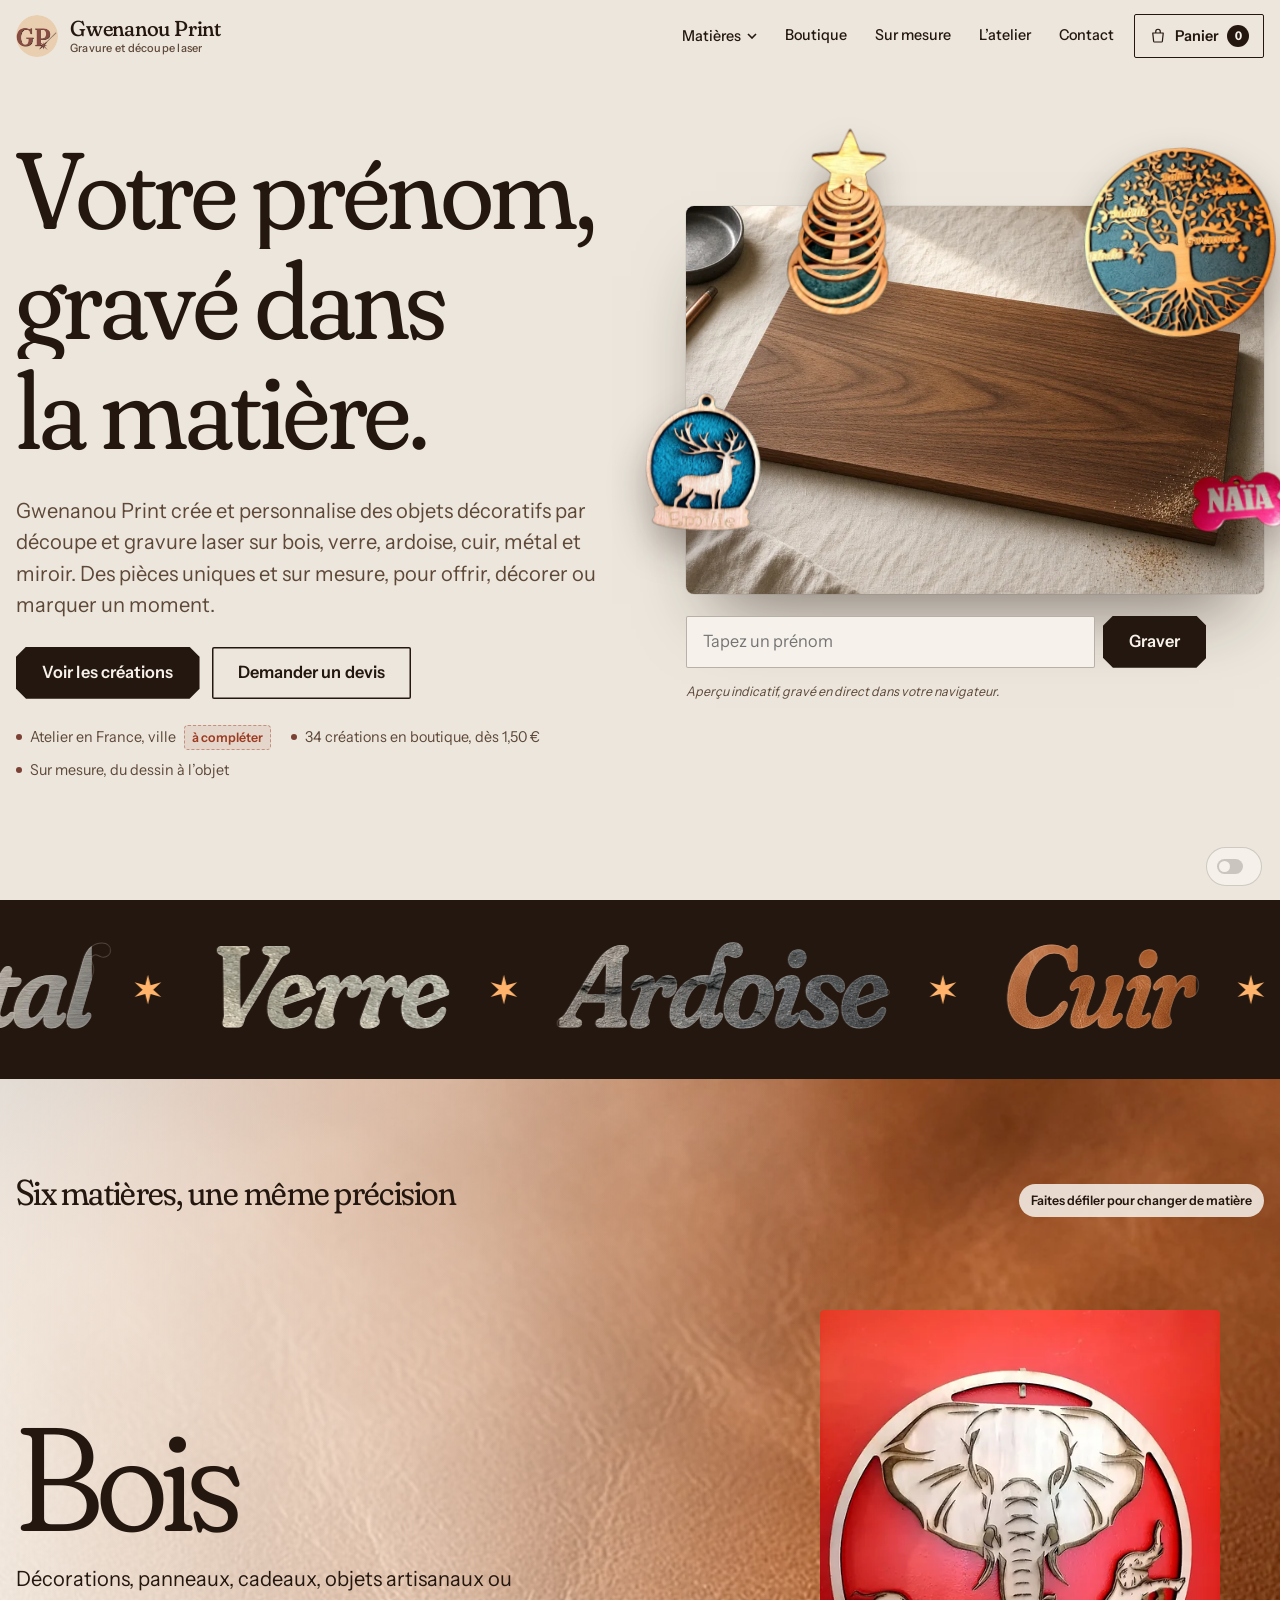
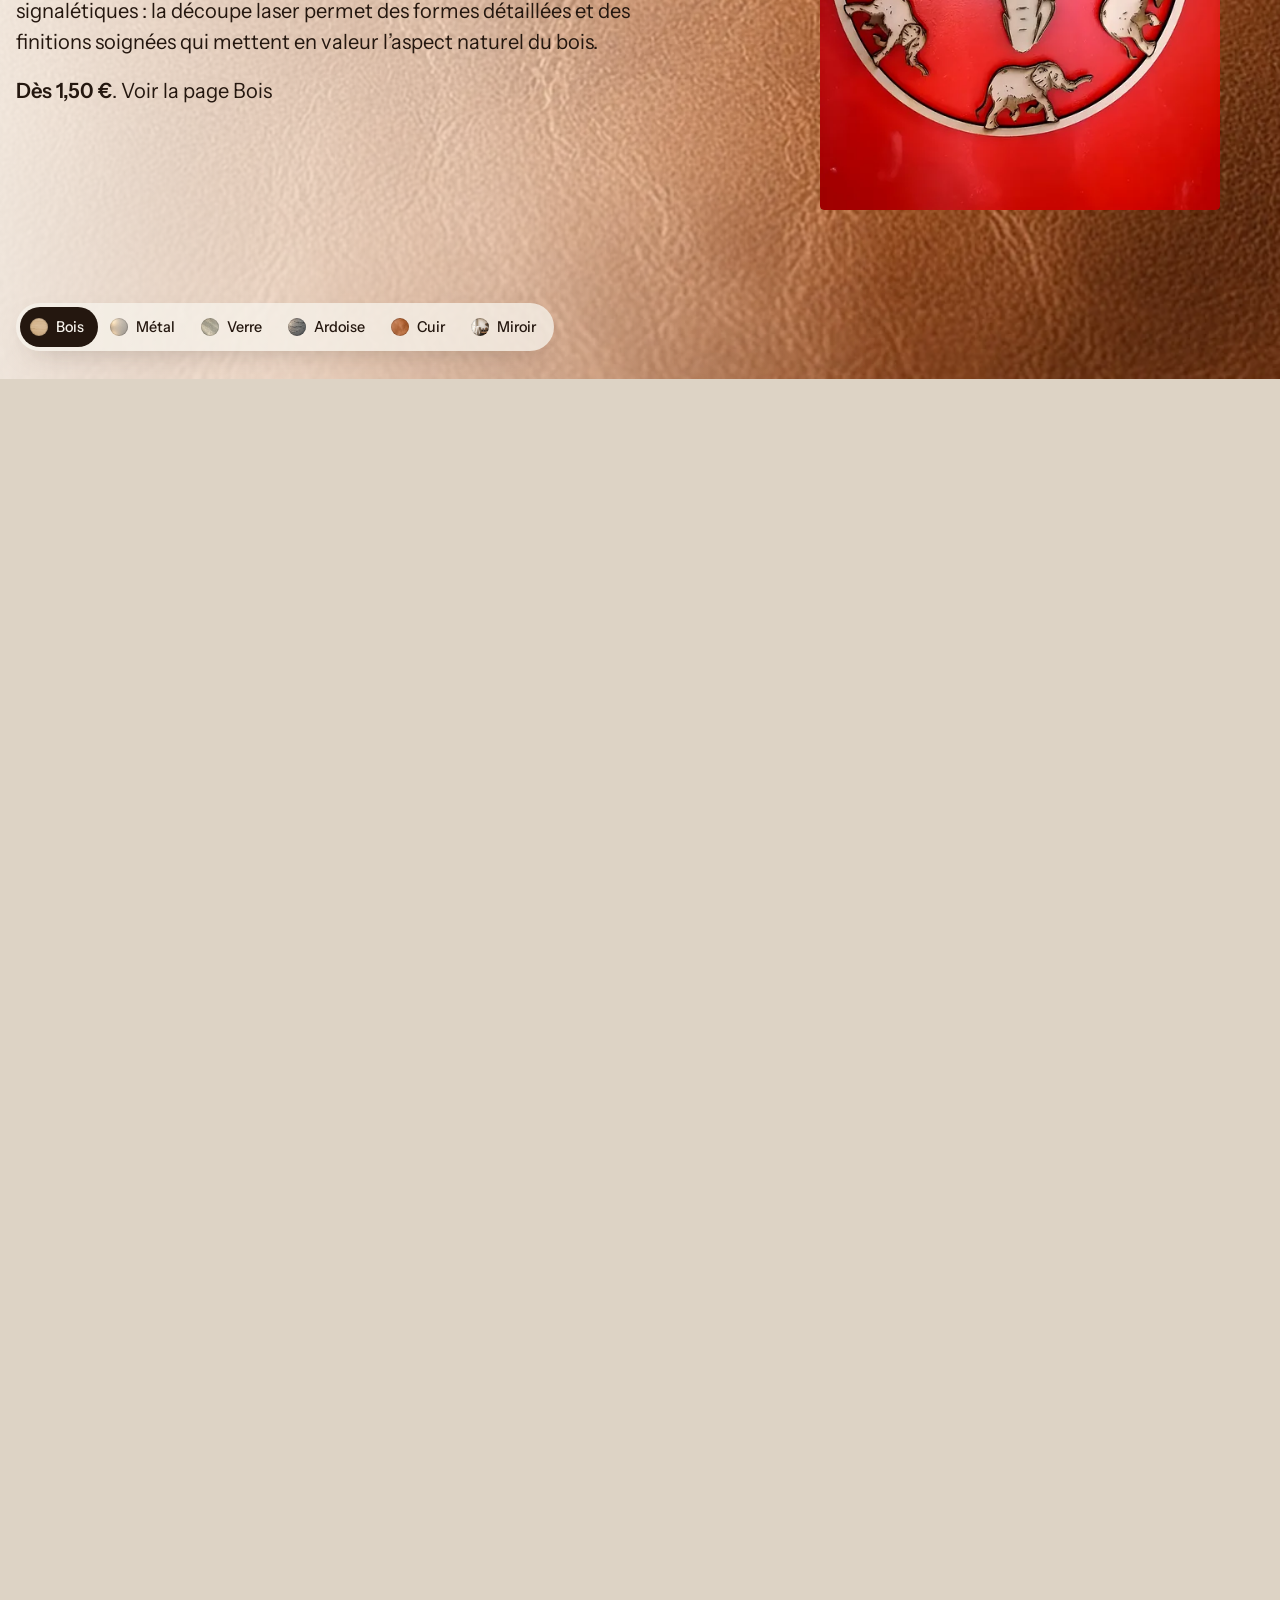
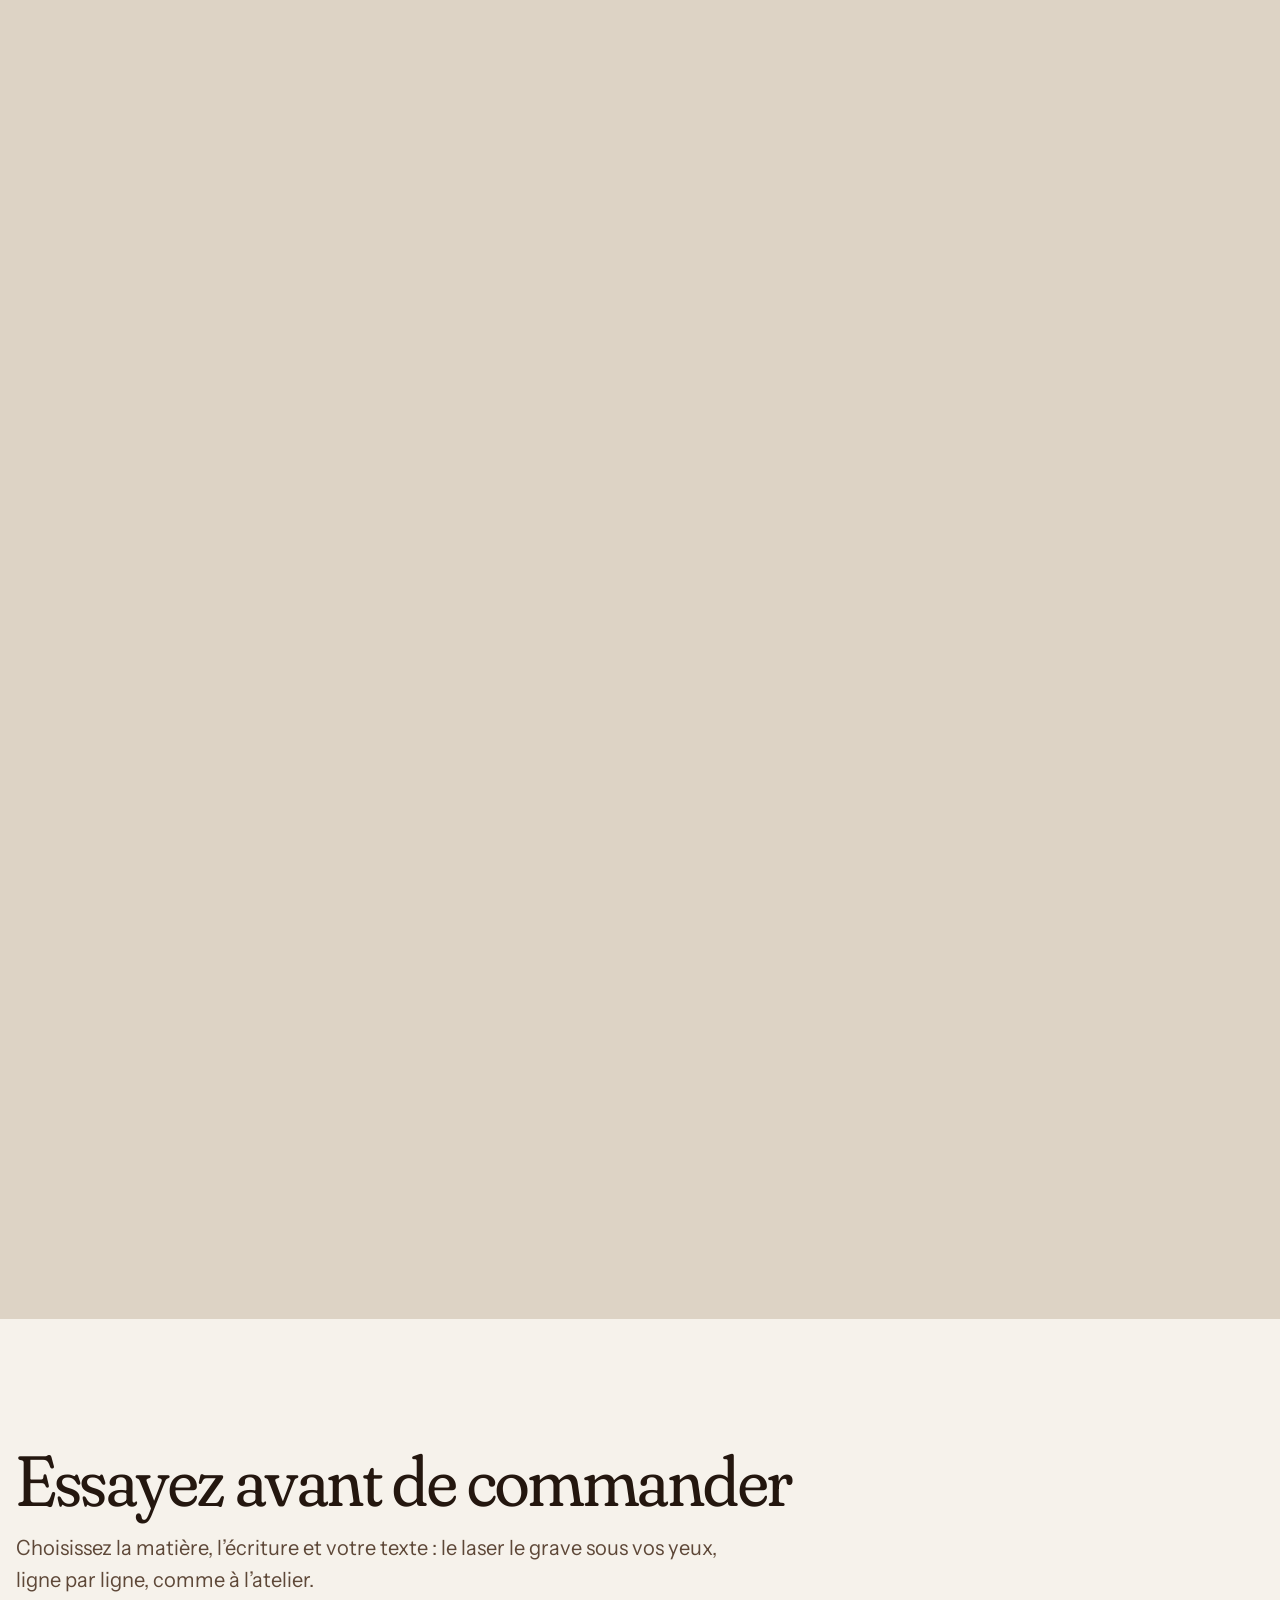
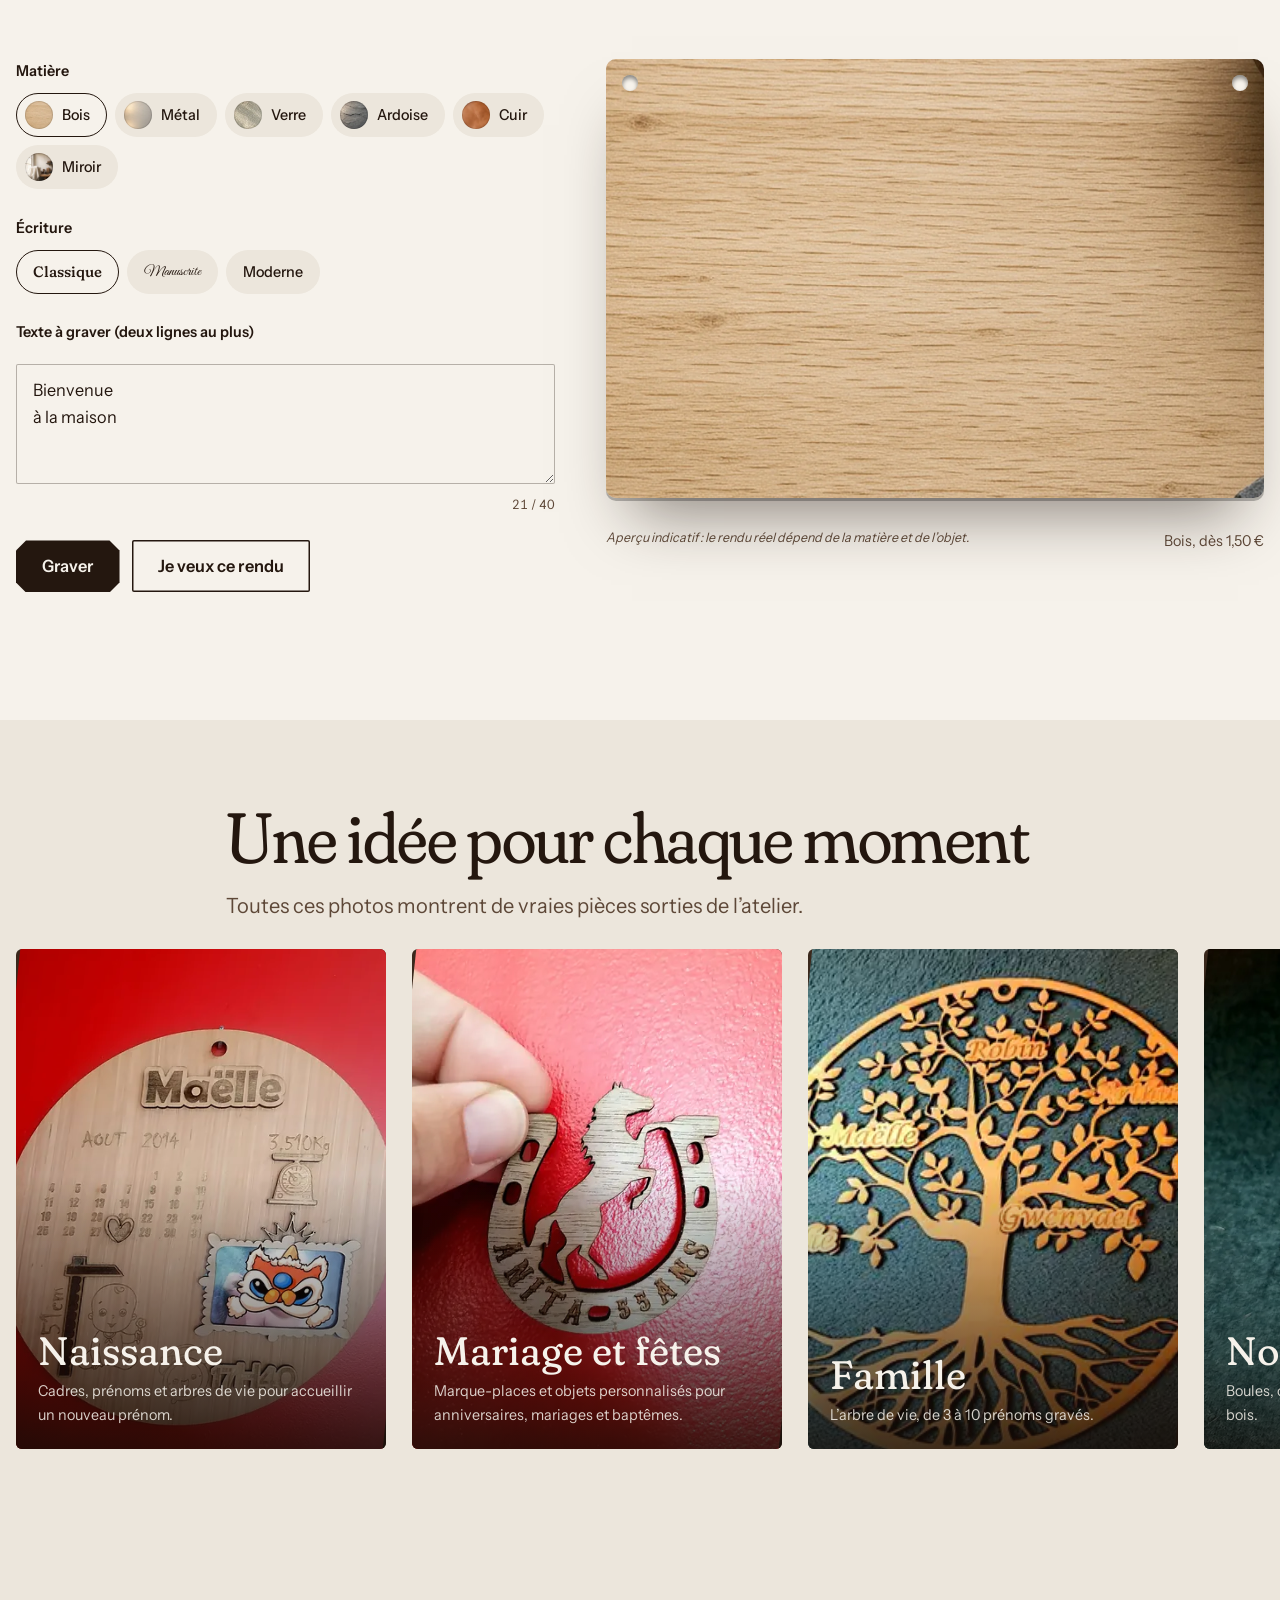
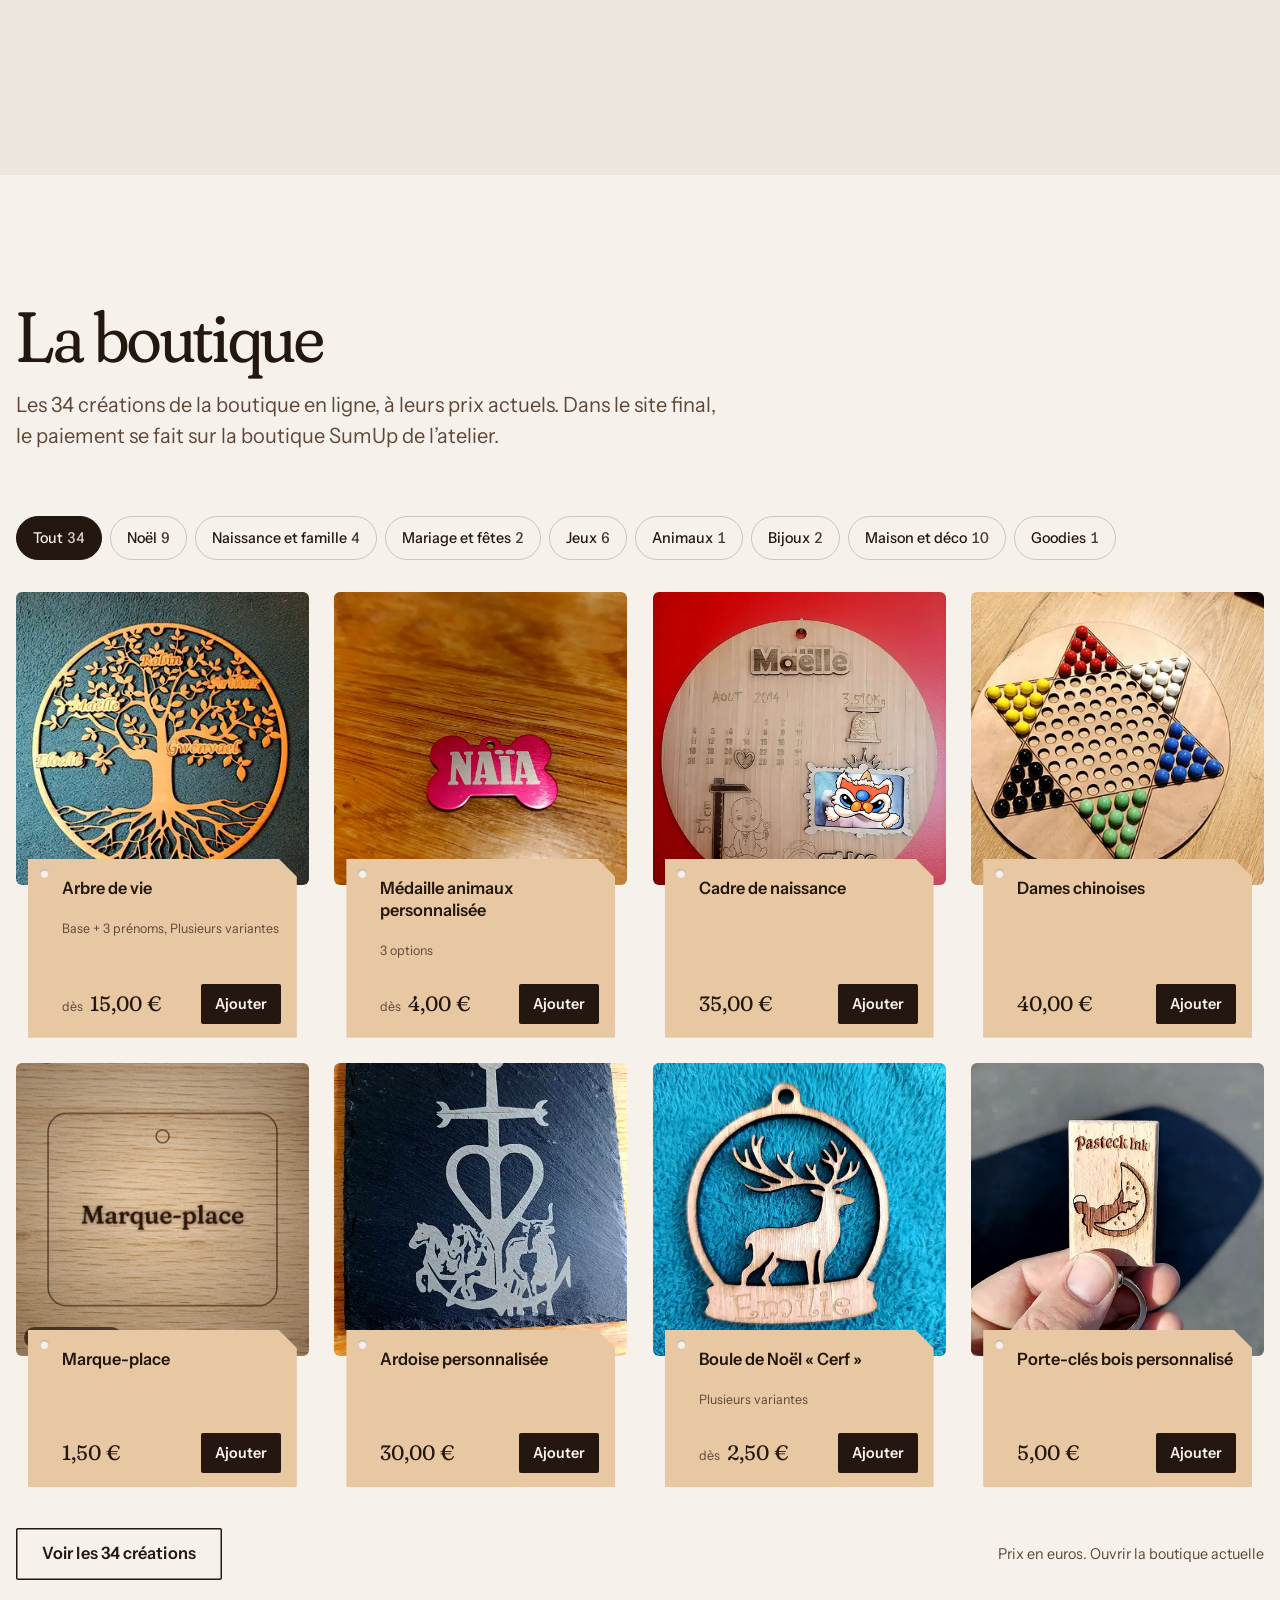
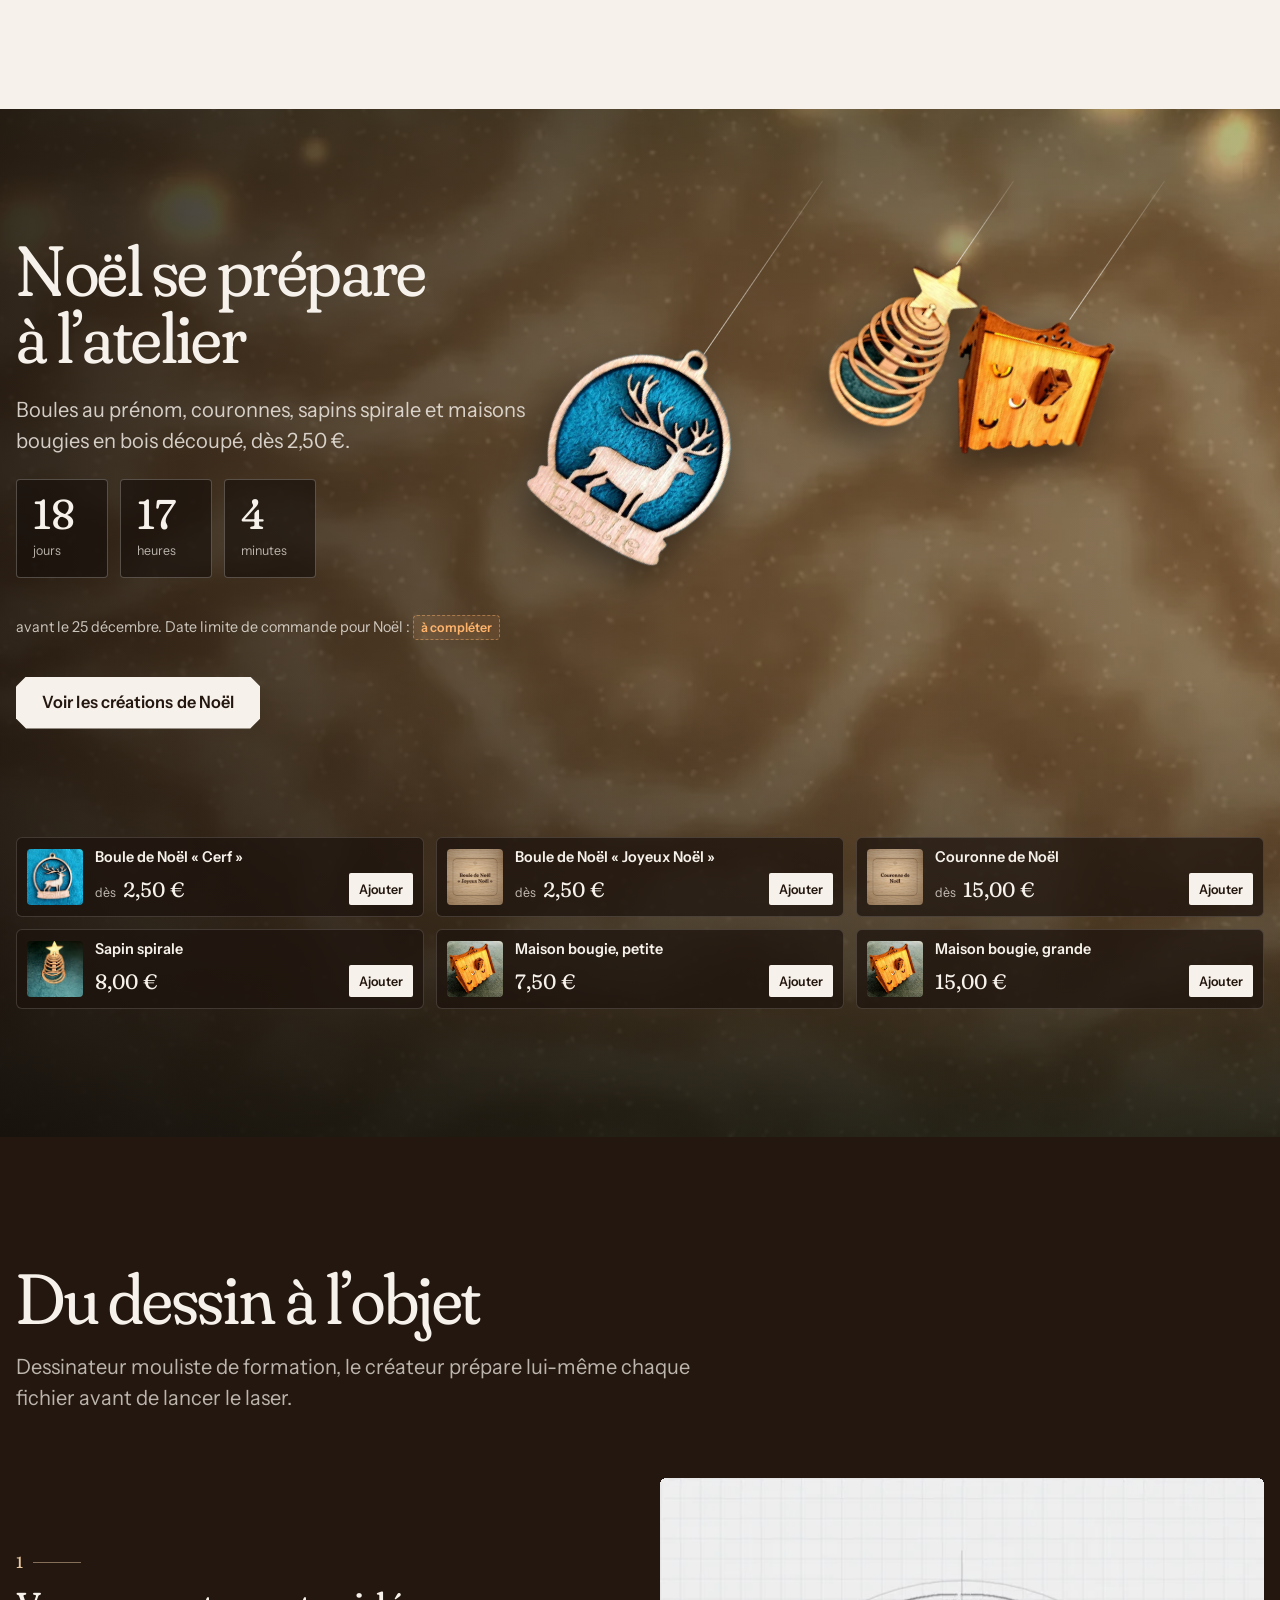
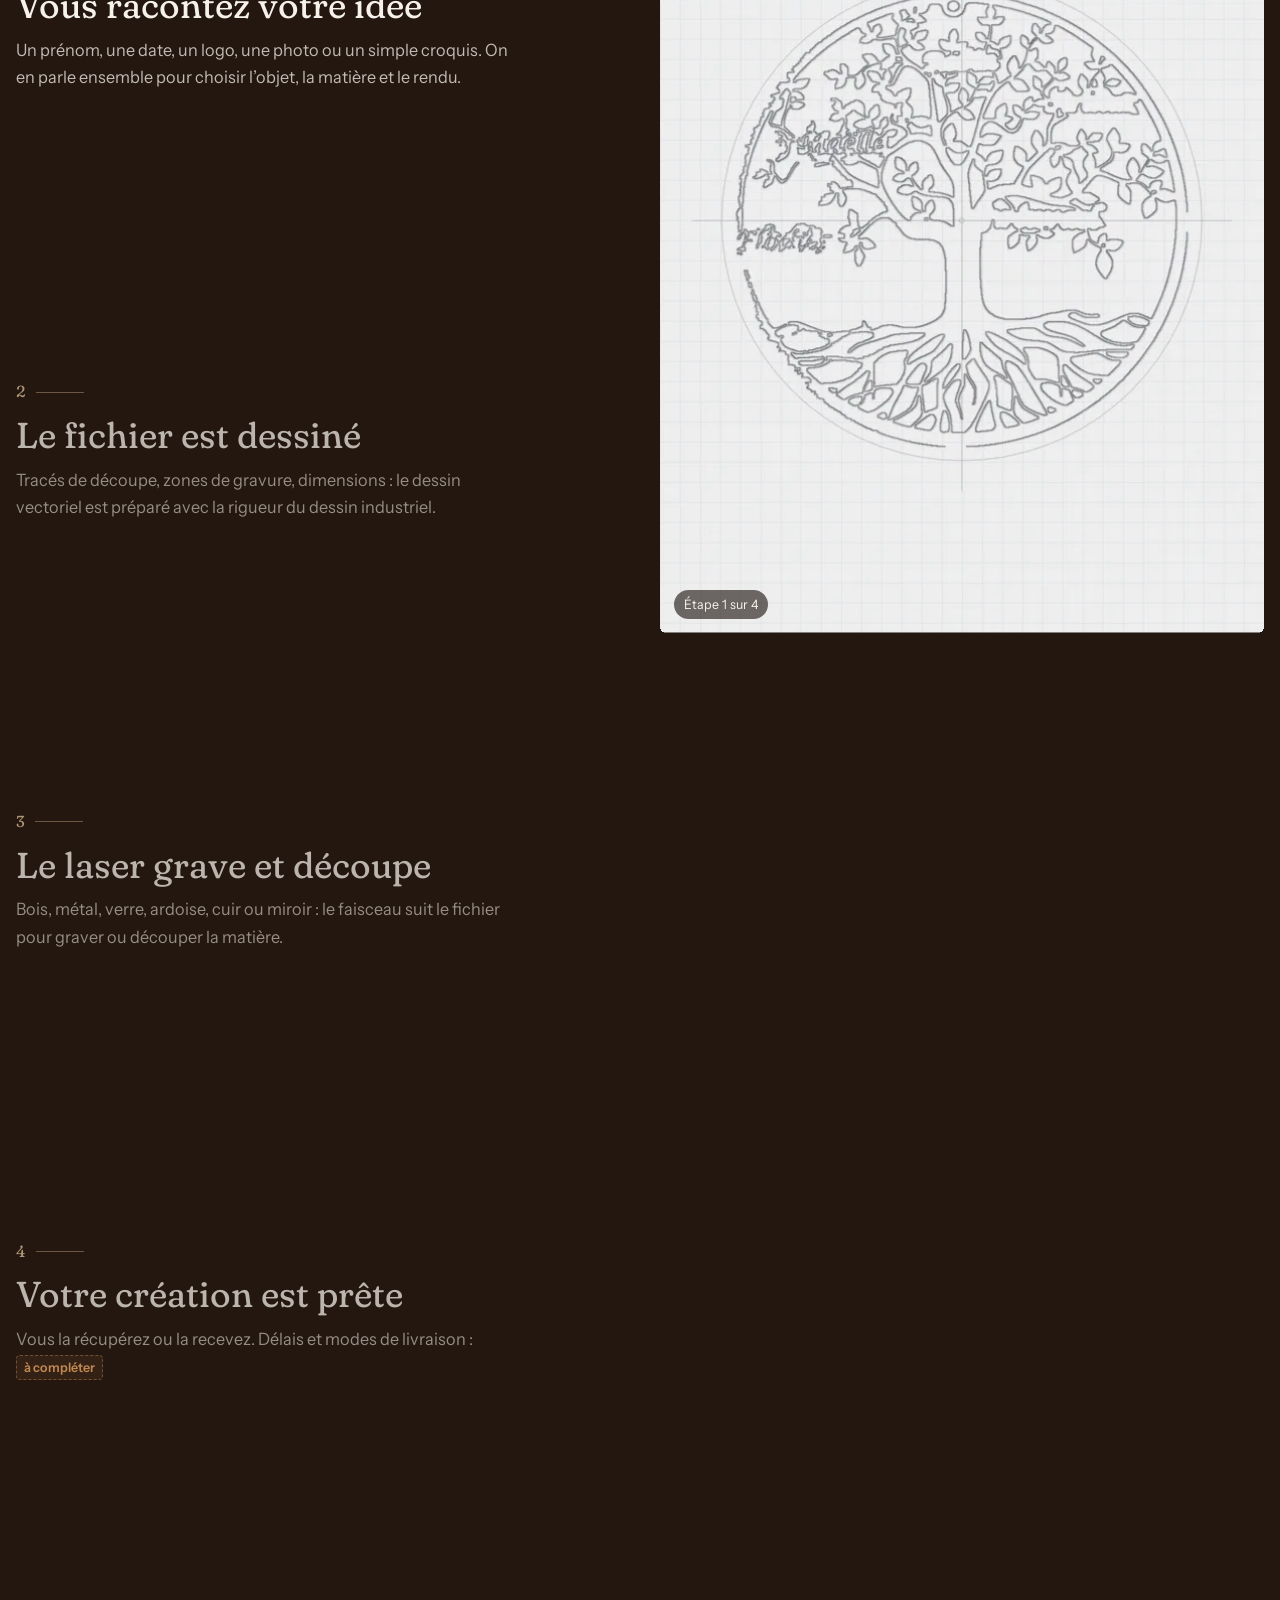
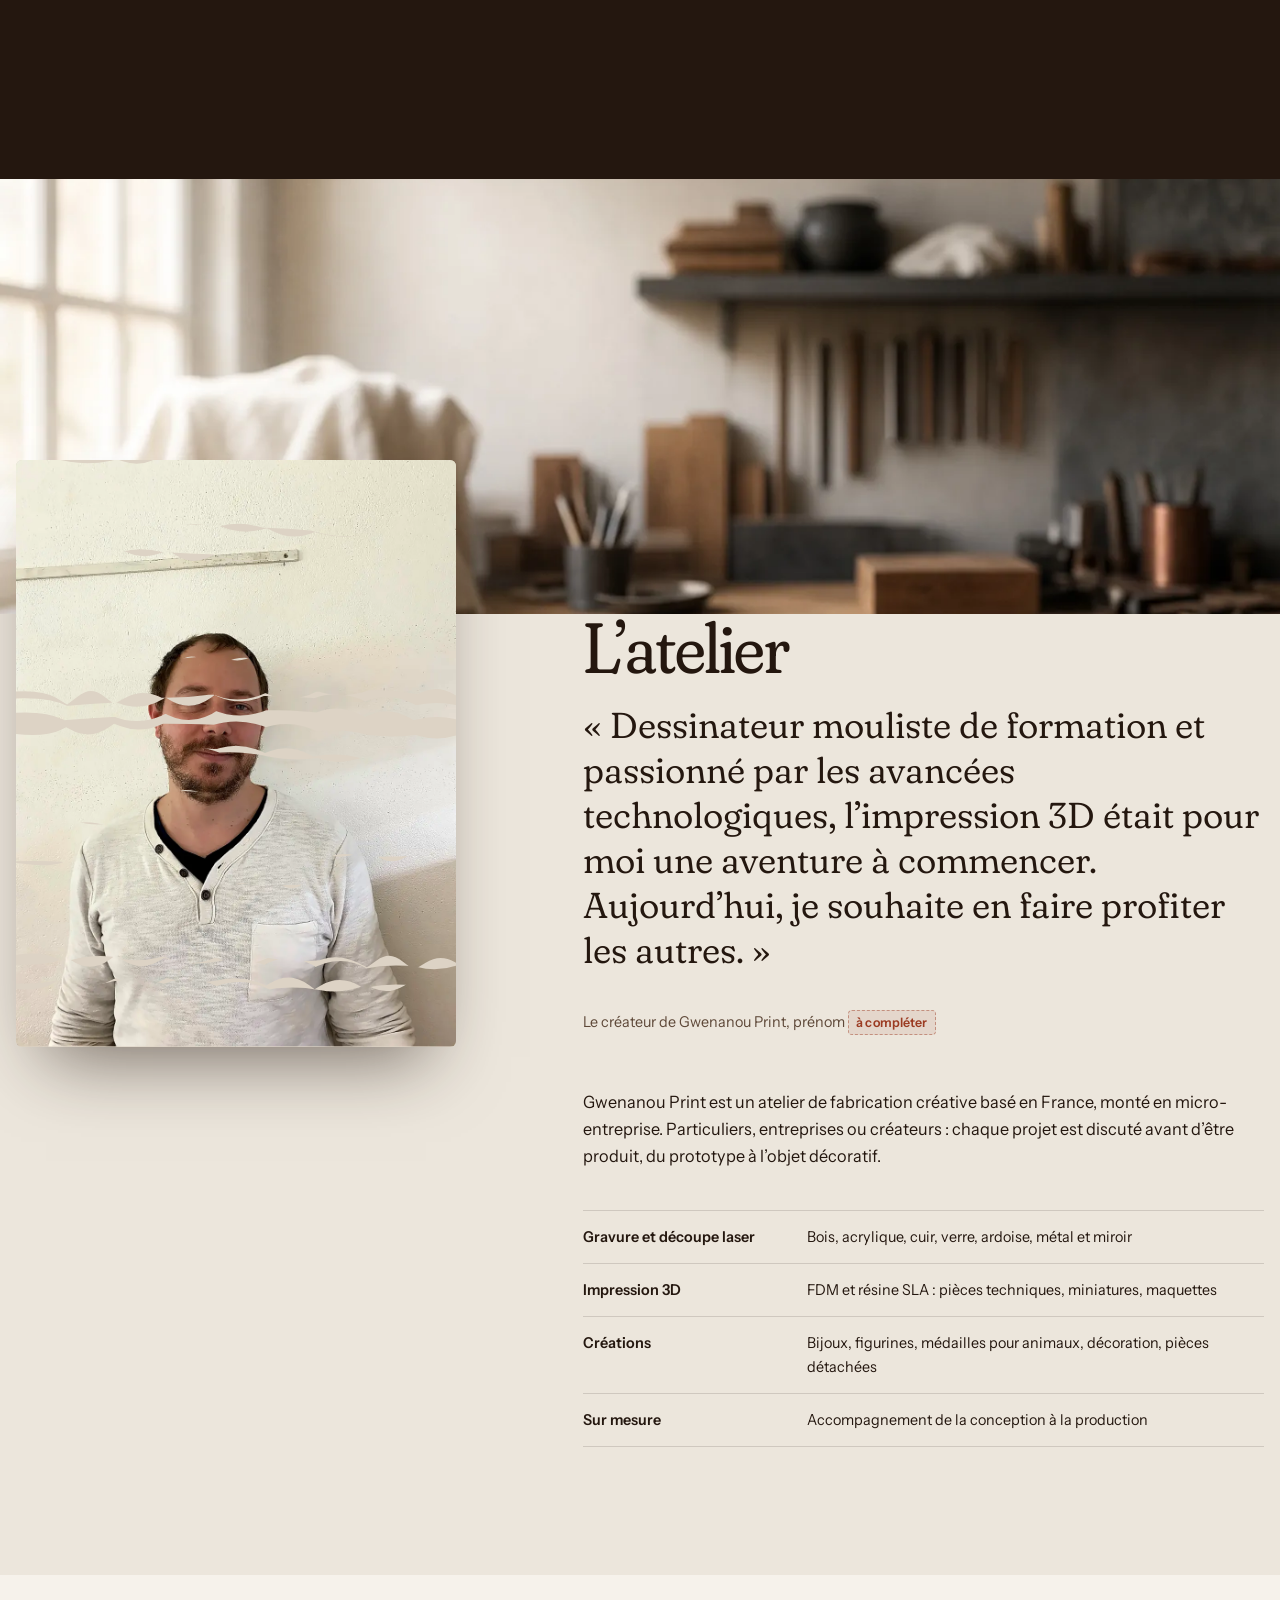
==== commit ebceaaec: "Maquette v3 : transitions des matieres Co-Authored-By: Claude Opus 5.5 <noreply@anthropic.com>  Clau" ====
--- a/index.html
+++ b/index.html
@@ -19,7 +19,7 @@
 <link rel="preload" href="assets/fonts/fraunces.woff2" as="font" type="font/woff2" crossorigin>
 <link rel="preload" href="assets/fonts/instrument-sans.woff2" as="font" type="font/woff2" crossorigin>
 <link rel="preload" as="image" href="assets/img/grok/hero-planche-noyer-1600.webp" imagesrcset="assets/img/grok/hero-planche-noyer-960.webp 960w, assets/img/grok/hero-planche-noyer-1600.webp 1600w" imagesizes="(min-width: 980px) 48vw, 92vw" fetchpriority="high">
-<link rel="stylesheet" href="assets/css/site.css?v=fd62ced6">
+<link rel="stylesheet" href="assets/css/site.css?v=b8288de3">
 <script>(function(){var d=document.documentElement;try{var c=localStorage.getItem("gw-calme"),r=matchMedia("(prefers-reduced-motion: reduce)").matches;if(sessionStorage.getItem("gw-ouverture")!=="1"&&!location.hash&&c!=="true"&&!(c===null&&r))d.classList.add("avec-ouverture")}catch(e){}})();</script>
 <script type="application/ld+json">{"@context": "https://schema.org", "@type": "Organization", "name": "Gwenanou Print", "description": "Création et personnalisation d’objets décoratifs par découpe et gravure laser sur bois, verre, ardoise, cuir, métal et miroir.", "email": "gwenanou.print@gmail.com", "telephone": "+33 6 14 61 38 36", "sameAs": ["https://instagram.com/gwenanou_print", "https://www.facebook.com/profile.php?id=100088041895204", "https://www.linkedin.com/company/gwenanou-print/", "https://gwenanou-print.sumupstore.com"]}</script>
 </head>
@@ -123,17 +123,18 @@
 <section class="matieres" id="matieres" aria-labelledby="titre-matieres">
   <div class="matieres__scene">
     <div class="matieres__fond" aria-hidden="true"><div class="repli" data-i="0" data-bg="assets/img/grok/texture-bois-1600.webp"></div><div class="repli" data-i="1" data-bg="assets/img/grok/texture-metal-1600.webp"></div><div class="repli" data-i="2" data-bg="assets/img/grok/texture-verre-1600.webp"></div><div class="repli" data-i="3" data-bg="assets/img/grok/texture-ardoise-1600.webp"></div><div class="repli" data-i="4" data-bg="assets/img/grok/texture-cuir-1600.webp"></div><div class="repli" data-i="5" data-bg="assets/img/grok/texture-miroir-1600.webp"></div><canvas aria-hidden="true"></canvas></div>
-    <div class="matieres__voile"></div>
+    <div class="matieres__voile matieres__voile--clair"></div>
+    <div class="matieres__voile matieres__voile--sombre"></div>
     <div class="cadre matieres__contenu">
       <div class="matieres__entete">
         <h2 class="titre" id="titre-matieres">Six matières, une même précision</h2>
         <p class="matieres__aide" id="matieres-aide">Choisissez une matière</p>
       </div>
       <div class="matieres__corps">
-        <div class="matieres__texte"><article class="matiere-txt est-active" id="matiere-bois" data-i="0"><h3>Bois</h3><p>Décorations, panneaux, cadeaux, objets artisanaux ou signalétiques : la découpe laser permet des formes détaillées et des finitions soignées qui mettent en valeur l’aspect naturel du bois.</p><p><span class="prix-des">Dès 1,50 €</span>. <a class="lien" href="bois">Voir la page Bois</a></p></article><article class="matiere-txt" id="matiere-metal" data-i="1" aria-hidden="true"><h3>Métal</h3><p>Porte-clés, médailles pour chien, plaques de boîte aux lettres ou objets professionnels : une gravure précise, élégante et résistante dans le temps.</p><p><span class="prix-des">Dès 4,00 €</span>. <a class="lien" href="#devis" data-devis-matiere="metal">Demander un devis métal</a></p></article><article class="matiere-txt" id="matiere-verre" data-i="2" aria-hidden="true"><h3>Verre</h3><p>Verres, bouteilles, vases et carafes gravés d’un prénom, d’un logo, d’une date ou d’un message, avec une finition fine et raffinée.</p><p><span class="prix-des">Sur devis</span>. <a class="lien" href="#devis" data-devis-matiere="verre">Demander un devis verre</a></p></article><article class="matiere-txt" id="matiere-ardoise" data-i="3" aria-hidden="true"><h3>Ardoise</h3><p>Dessous de verre, plaques décoratives, panneaux ou cadeaux : la gravure révèle un contraste élégant sur un rendu naturel et authentique.</p><p><span class="prix-des">Dès 30,00 €</span>. <a class="lien" href="#devis" data-devis-matiere="ardoise">Demander un devis ardoise</a></p></article><article class="matiere-txt" id="matiere-cuir" data-i="4" aria-hidden="true"><h3>Cuir</h3><p>Portefeuilles, porte-clés, bracelets, étiquettes : un texte, un logo ou un motif pour une finition haut de gamme et authentique.</p><p><span class="prix-des">Sur devis</span>. <a class="lien" href="#devis" data-devis-matiere="cuir">Demander un devis cuir</a></p></article><article class="matiere-txt" id="matiere-miroir" data-i="5" aria-hidden="true"><h3>Miroir</h3><p>Prénom, photo, texte ou logo : un miroir gravé sur mesure pour vos cadeaux et vos événements.</p><p><span class="prix-des">Dès 10,00 €</span>. <a class="lien" href="#devis" data-devis-matiere="miroir">Demander un devis miroir</a></p></article></div>
+        <div class="matieres__texte"><article class="matiere-txt est-active" id="matiere-bois" data-i="0"><h3>Bois</h3><p>Décorations, panneaux, cadeaux, objets artisanaux ou signalétiques : la découpe laser permet des formes détaillées et des finitions soignées qui mettent en valeur l’aspect naturel du bois.</p><p><span class="prix-des">Dès 1,50 €</span>. <a class="lien" href="bois">Voir la page Bois</a></p></article><article class="matiere-txt" id="matiere-metal" data-i="1" aria-hidden="true"><h3>Métal</h3><p>Porte-clés, médailles pour chien, plaques de boîte aux lettres ou objets professionnels : une gravure précise, élégante et résistante dans le temps.</p><p><span class="prix-des">Dès 4,00 €</span>. <a class="lien" href="#devis" data-devis-matiere="metal">Demander un devis métal</a></p></article><article class="matiere-txt" id="matiere-verre" data-i="2" aria-hidden="true"><h3>Verre</h3><p>Verres, bouteilles, vases et carafes gravés d’un prénom, d’un logo, d’une date ou d’un message, avec une finition fine et raffinée.</p><p><span class="prix-des">Sur devis</span>. <a class="lien" href="#devis" data-devis-matiere="verre">Demander un devis verre</a></p></article><article class="matiere-txt" id="matiere-ardoise" data-i="3" data-sombre aria-hidden="true"><h3>Ardoise</h3><p>Dessous de verre, plaques décoratives, panneaux ou cadeaux : la gravure révèle un contraste élégant sur un rendu naturel et authentique.</p><p><span class="prix-des">Dès 30,00 €</span>. <a class="lien" href="#devis" data-devis-matiere="ardoise">Demander un devis ardoise</a></p></article><article class="matiere-txt" id="matiere-cuir" data-i="4" data-sombre aria-hidden="true"><h3>Cuir</h3><p>Portefeuilles, porte-clés, bracelets, étiquettes : un texte, un logo ou un motif pour une finition haut de gamme et authentique.</p><p><span class="prix-des">Sur devis</span>. <a class="lien" href="#devis" data-devis-matiere="cuir">Demander un devis cuir</a></p></article><article class="matiere-txt" id="matiere-miroir" data-i="5" aria-hidden="true"><h3>Miroir</h3><p>Prénom, photo, texte ou logo : un miroir gravé sur mesure pour vos cadeaux et vos événements.</p><p><span class="prix-des">Dès 10,00 €</span>. <a class="lien" href="#devis" data-devis-matiere="miroir">Demander un devis miroir</a></p></article></div>
         <div class="matieres__photo"><figure class="plaque-photo" data-i="0"><img src="assets/img/site/deco-murale-elephants-960.webp" srcset="assets/img/site/deco-murale-elephants-480.webp 480w, assets/img/site/deco-murale-elephants-960.webp 960w" sizes="(min-width: 900px) 400px, 70vw" alt="Décoration murale en bois découpée au laser : éléphants" loading="eager"><svg aria-hidden="true"><path/></svg><span class="etincelle"></span></figure><figure class="plaque-photo" data-i="1" style="opacity:0" aria-hidden="true"><img src="assets/img/site/medaille-naia-960.webp" srcset="assets/img/site/medaille-naia-480.webp 480w, assets/img/site/medaille-naia-960.webp 960w" sizes="(min-width: 900px) 400px, 70vw" alt="Médaille pour chien gravée au prénom Naïa" loading="lazy"><svg aria-hidden="true"><path/></svg><span class="etincelle"></span></figure><figure class="plaque-photo" data-i="2" style="opacity:0" aria-hidden="true"><img src="assets/img/site/verre-prenoms-date-960.webp" srcset="assets/img/site/verre-prenoms-date-480.webp 480w, assets/img/site/verre-prenoms-date-960.webp 960w" sizes="(min-width: 900px) 400px, 70vw" alt="Verre gravé de deux prénoms et d’une date" loading="lazy"><svg aria-hidden="true"><path/></svg><span class="etincelle"></span></figure><figure class="plaque-photo" data-i="3" style="opacity:0" aria-hidden="true"><img src="assets/img/site/ardoise-tete-de-mort-fleurie-960.webp" srcset="assets/img/site/ardoise-tete-de-mort-fleurie-480.webp 480w, assets/img/site/ardoise-tete-de-mort-fleurie-960.webp 960w" sizes="(min-width: 900px) 400px, 70vw" alt="Ardoise gravée d’une tête de mort fleurie" loading="lazy"><svg aria-hidden="true"><path/></svg><span class="etincelle"></span></figure><figure class="plaque-photo" data-i="4" style="opacity:0" aria-hidden="true"><img src="assets/img/site/dessous-de-verre-cuir-960.webp" srcset="assets/img/site/dessous-de-verre-cuir-480.webp 480w, assets/img/site/dessous-de-verre-cuir-960.webp 960w" sizes="(min-width: 900px) 400px, 70vw" alt="Dessous de verre en cuir gravé d’une tête de mort mexicaine" loading="lazy"><svg aria-hidden="true"><path/></svg><span class="etincelle"></span></figure><figure class="plaque-photo" data-i="5" style="opacity:0" aria-hidden="true"><img src="assets/img/site/miroir-cheval-960.webp" srcset="assets/img/site/miroir-cheval-480.webp 480w, assets/img/site/miroir-cheval-960.webp 960w" sizes="(min-width: 900px) 400px, 70vw" alt="Miroir gravé d’un cheval au galop" loading="lazy"><svg aria-hidden="true"><path/></svg><span class="etincelle"></span></figure></div>
       </div>
-      <div class="matieres__rail" role="group" aria-label="Choisir une matière"><button type="button" data-i="0" aria-current="true"><i style="background-image:url(assets/img/grok/texture-bois-200.webp)"></i>Bois</button><button type="button" data-i="1" aria-current="false"><i style="background-image:url(assets/img/grok/texture-metal-200.webp)"></i>Métal</button><button type="button" data-i="2" aria-current="false"><i style="background-image:url(assets/img/grok/texture-verre-200.webp)"></i>Verre</button><button type="button" data-i="3" aria-current="false"><i style="background-image:url(assets/img/grok/texture-ardoise-200.webp)"></i>Ardoise</button><button type="button" data-i="4" aria-current="false"><i style="background-image:url(assets/img/grok/texture-cuir-200.webp)"></i>Cuir</button><button type="button" data-i="5" aria-current="false"><i style="background-image:url(assets/img/grok/texture-miroir-200.webp)"></i>Miroir</button></div>
+      <div class="matieres__rail" role="group" aria-label="Choisir une matière"><span class="rail__curseur" aria-hidden="true"></span><button type="button" data-i="0" aria-current="true"><i style="background-image:url(assets/img/grok/texture-bois-200.webp)"></i>Bois</button><button type="button" data-i="1" aria-current="false"><i style="background-image:url(assets/img/grok/texture-metal-200.webp)"></i>Métal</button><button type="button" data-i="2" aria-current="false"><i style="background-image:url(assets/img/grok/texture-verre-200.webp)"></i>Verre</button><button type="button" data-i="3" aria-current="false"><i style="background-image:url(assets/img/grok/texture-ardoise-200.webp)"></i>Ardoise</button><button type="button" data-i="4" aria-current="false"><i style="background-image:url(assets/img/grok/texture-cuir-200.webp)"></i>Cuir</button><button type="button" data-i="5" aria-current="false"><i style="background-image:url(assets/img/grok/texture-miroir-200.webp)"></i>Miroir</button></div>
     </div>
   </div>
 </section>
@@ -464,7 +465,7 @@
 <script src="assets/js/core.js?v=71731103"></script>
 <script src="assets/js/engrave.js?v=0d943de2"></script>
 <script src="assets/js/pied.js?v=f018b1e7"></script>
-<script src="assets/js/matter.js?v=25115896"></script>
-<script src="assets/js/home.js?v=49bbbcd5"></script>
+<script src="assets/js/matter.js?v=ae753689"></script>
+<script src="assets/js/home.js?v=359fdf1a"></script>
 </body>
 </html>
--- a/assets/css/site.css
+++ b/assets/css/site.css
@@ -221,45 +221,53 @@
 .bandeau__sep { width: clamp(22px, 2.6vw, 38px); flex: none; color: var(--braise-2); }
 
 /* ---------- Six matieres ---------- */
-.matieres { position: relative; color: var(--noyer); background: var(--lin-fonce); }
-.matieres__scene { position: relative; height: 100svh; min-height: 640px; overflow: hidden; }
+.matieres { --encre-m: var(--noyer); position: relative; color: var(--noyer); background: var(--lin-fonce); }
+.matieres.est-sombre { --encre-m: var(--lin-clair); }
+.matieres__scene { position: relative; height: 100svh; min-height: 640px; overflow: hidden; overflow: clip; }
 .matieres__fond { position: absolute; inset: 0; }
-.matieres__fond canvas { position: absolute; inset: 0; width: 100%; height: 100%; opacity: 0; }
+.matieres__fond canvas { position: absolute; inset: 0; width: 100%; height: 100%; opacity: 0; transition: opacity .5s var(--ease); }
 .matieres__fond canvas.est-visible { opacity: 1; }
 .matieres__fond .repli { position: absolute; inset: 0; background: var(--lin-fonce) center / cover no-repeat; opacity: 0; transition: opacity .6s var(--ease); }
 .matieres__fond .repli.est-visible { opacity: 1; }
-.matieres--gl .matieres__fond .repli { transition: none; }
-.matieres__voile { position: absolute; inset: 0; background: linear-gradient(90deg, var(--voile-m, rgba(246, 242, 235, .9)) 0%, var(--voile-m2, rgba(246, 242, 235, .55)) 38%, transparent 70%); transition: background .6s; pointer-events: none; }
-.matieres.est-sombre { color: var(--lin-clair); }
-.matieres.est-sombre .matieres__voile { --voile-m: rgba(20, 14, 10, .82); --voile-m2: rgba(20, 14, 10, .45); }
-.matieres__contenu { position: relative; z-index: 2; height: 100%; display: grid; grid-template-rows: auto 1fr auto; padding-block: calc(var(--entete) + 24px) 28px; }
-.matieres__entete { display: flex; justify-content: space-between; gap: 20px; align-items: baseline; flex-wrap: wrap; }
+.matieres--anime .matieres__fond .repli { transition: none; }
+.matieres__voile { position: absolute; inset: 0; pointer-events: none; background: linear-gradient(90deg, rgba(246, 242, 235, .9) 0%, rgba(246, 242, 235, .55) 38%, transparent 70%); }
+.matieres__voile--sombre { background: linear-gradient(90deg, rgba(20, 14, 10, .82) 0%, rgba(20, 14, 10, .45) 38%, transparent 70%); opacity: 0; }
+.matieres.est-sombre .matieres__voile--sombre { opacity: 1; }
+.matieres.est-sombre .matieres__voile--clair { opacity: 0; }
+.matieres__contenu { position: relative; z-index: 2; height: 100%; display: grid; grid-template-columns: minmax(0, 1fr); grid-template-rows: auto 1fr auto; padding-block: calc(var(--entete) + 24px) 28px; }
+.matieres__entete { display: flex; justify-content: space-between; gap: 20px; align-items: baseline; flex-wrap: wrap; color: var(--encre-m); }
 .matieres__entete h2 { font-size: var(--t-xl); }
-.matieres__aide { margin: 0; font-size: var(--t-xs); font-weight: 600; padding: 6px 12px; border-radius: 30px; background: rgba(246, 242, 235, .82); color: var(--noyer); }
+.matieres__aide { margin: 0; font-size: var(--t-xs); font-weight: 600; padding: 6px 12px; border-radius: 30px; background: rgba(246, 242, 235, .86); color: var(--noyer); }
 .matieres__corps { display: grid; align-items: center; gap: 28px; min-height: 0; }
-.matieres__texte { position: relative; min-height: 18rem; min-width: 0; }
-.matiere-txt { position: absolute; inset: 0 0 auto 0; display: grid; gap: 18px; align-content: start; }
+/* Les six textes partagent la meme cellule : pas de saut de hauteur, fondus possibles */
+.matieres__texte { display: grid; min-width: 0; }
+.matiere-txt { grid-area: 1 / 1; display: grid; gap: 18px; align-content: center; color: var(--noyer); }
+.matiere-txt[data-sombre] { color: var(--lin-clair); }
+.matiere-txt > * { will-change: transform, opacity; }
 .matiere-txt h3 { font-family: var(--f-titre); font-size: clamp(4rem, 2rem + 9vw, 10.5rem); font-weight: 340; font-variation-settings: "opsz" 144; line-height: .9; letter-spacing: -.04em; margin: 0; }
 .matiere-txt p { max-width: 30em; margin: 0; font-size: var(--t-l); line-height: 1.5; }
 .matiere-txt .prix-des { font-weight: 600; }
 .matieres__photo { position: relative; justify-self: center; width: min(400px, 70vw); aspect-ratio: 4 / 5; }
-.plaque-photo { position: absolute; inset: 0; }
+.plaque-photo { position: absolute; inset: 0; margin: 0; will-change: transform, opacity; }
 .plaque-photo img { position: absolute; inset: 0; width: 100%; height: 100%; object-fit: cover; border-radius: 4px; clip-path: inset(0 round 4px); box-shadow: 0 40px 60px -24px rgba(0, 0, 0, .55); }
 .plaque-photo svg { position: absolute; inset: -10px; width: calc(100% + 20px); height: calc(100% + 20px); overflow: visible; pointer-events: none; }
-.plaque-photo svg path { fill: none; stroke: var(--braise-2); stroke-width: 2; filter: drop-shadow(0 0 4px var(--braise)); }
+.plaque-photo svg path { fill: none; stroke: var(--braise-2); stroke-width: 2; filter: drop-shadow(0 0 4px var(--braise)); opacity: 0; }
 .plaque-photo .etincelle { position: absolute; left: 0; top: 0; width: 10px; height: 10px; margin: -5px 0 0 -5px; border-radius: 50%; background: #fff6e8; box-shadow: 0 0 10px 4px var(--braise-2), 0 0 30px 10px rgba(255, 106, 26, .6); opacity: 0; }
-.matieres__rail { display: flex; gap: 6px; flex-wrap: wrap; }
-.matieres__rail button { border: 0; background: rgba(246, 242, 235, .7); color: var(--noyer); padding: 8px 14px 8px 10px; border-radius: 30px; font-size: var(--t-s); font-weight: 500; display: inline-flex; gap: 8px; align-items: center; transition: background .3s, color .3s; }
+/* Selecteur de matiere : une piste, un curseur qui glisse avec le defilement */
+.matieres__rail { position: relative; display: flex; gap: 2px; padding: 4px; width: max-content; max-width: 100%; min-width: 0; justify-self: start; overscroll-behavior-x: contain; overflow-x: auto; scrollbar-width: none; border-radius: 30px; background: rgba(246, 242, 235, .78); box-shadow: 0 10px 30px -18px rgba(36, 23, 15, .5); }
+.matieres__rail::-webkit-scrollbar { display: none; }
+.rail__curseur { position: absolute; left: 0; top: 4px; height: calc(100% - 8px); width: 0; border-radius: 30px; background: var(--noyer); z-index: 0; pointer-events: none; }
+.matieres__rail button { position: relative; z-index: 1; flex: none; border: 0; background: transparent; color: var(--noyer); padding: 8px 14px 8px 10px; border-radius: 30px; font-size: var(--t-s); font-weight: 500; display: inline-flex; gap: 8px; align-items: center; transition: color .25s; }
 .matieres__rail button i { width: 18px; height: 18px; border-radius: 50%; background-size: cover; box-shadow: inset 0 0 0 1px rgba(0, 0, 0, .15); }
-.matieres__rail button[aria-current="true"] { background: var(--noyer); color: var(--lin-clair); }
+.matieres__rail button[aria-current="true"] { color: var(--lin-clair); }
+html.calme .matieres__rail button[aria-current="true"], .matieres:not(.matieres--anime) .matieres__rail button[aria-current="true"] { background: var(--noyer); }
 @media (min-width: 900px) { .matieres__corps { grid-template-columns: minmax(0, 1.2fr) minmax(0, .8fr); } }
 @media (max-width: 899px) {
   .matieres__scene { height: auto; min-height: 0; }
   .matieres__contenu { padding-block: 64px 36px; grid-template-rows: auto; gap: 28px; }
-  .matieres__texte { min-height: 0; }
-  .matiere-txt { position: relative; }
-  .matiere-txt:not(.est-active) { display: none; }
-  .matieres__voile { background: linear-gradient(180deg, var(--voile-m, rgba(246, 242, 235, .88)), var(--voile-m2, rgba(246, 242, 235, .7))); }
+  .matiere-txt { align-content: start; }
+  .matieres__voile { background: linear-gradient(180deg, rgba(246, 242, 235, .88), rgba(246, 242, 235, .7)); }
+  .matieres__voile--sombre { background: linear-gradient(180deg, rgba(20, 14, 10, .82), rgba(20, 14, 10, .62)); }
 }
 
 /* ---------- Simulateur ---------- */
@@ -682,3 +690,5 @@
 .occasions.est-epingle .entete-section { margin-bottom: 28px; }
 .occasions.est-epingle .occasion { width: min(clamp(260px, 30vw, 430px), calc((100svh - 400px) / 1.35)); }
 .noel .petit { color: rgba(246, 242, 235, .78); }
+.matiere-txt[inert] { pointer-events: none; }
+.matieres:not(.matieres--anime) .rail__curseur { display: none; }
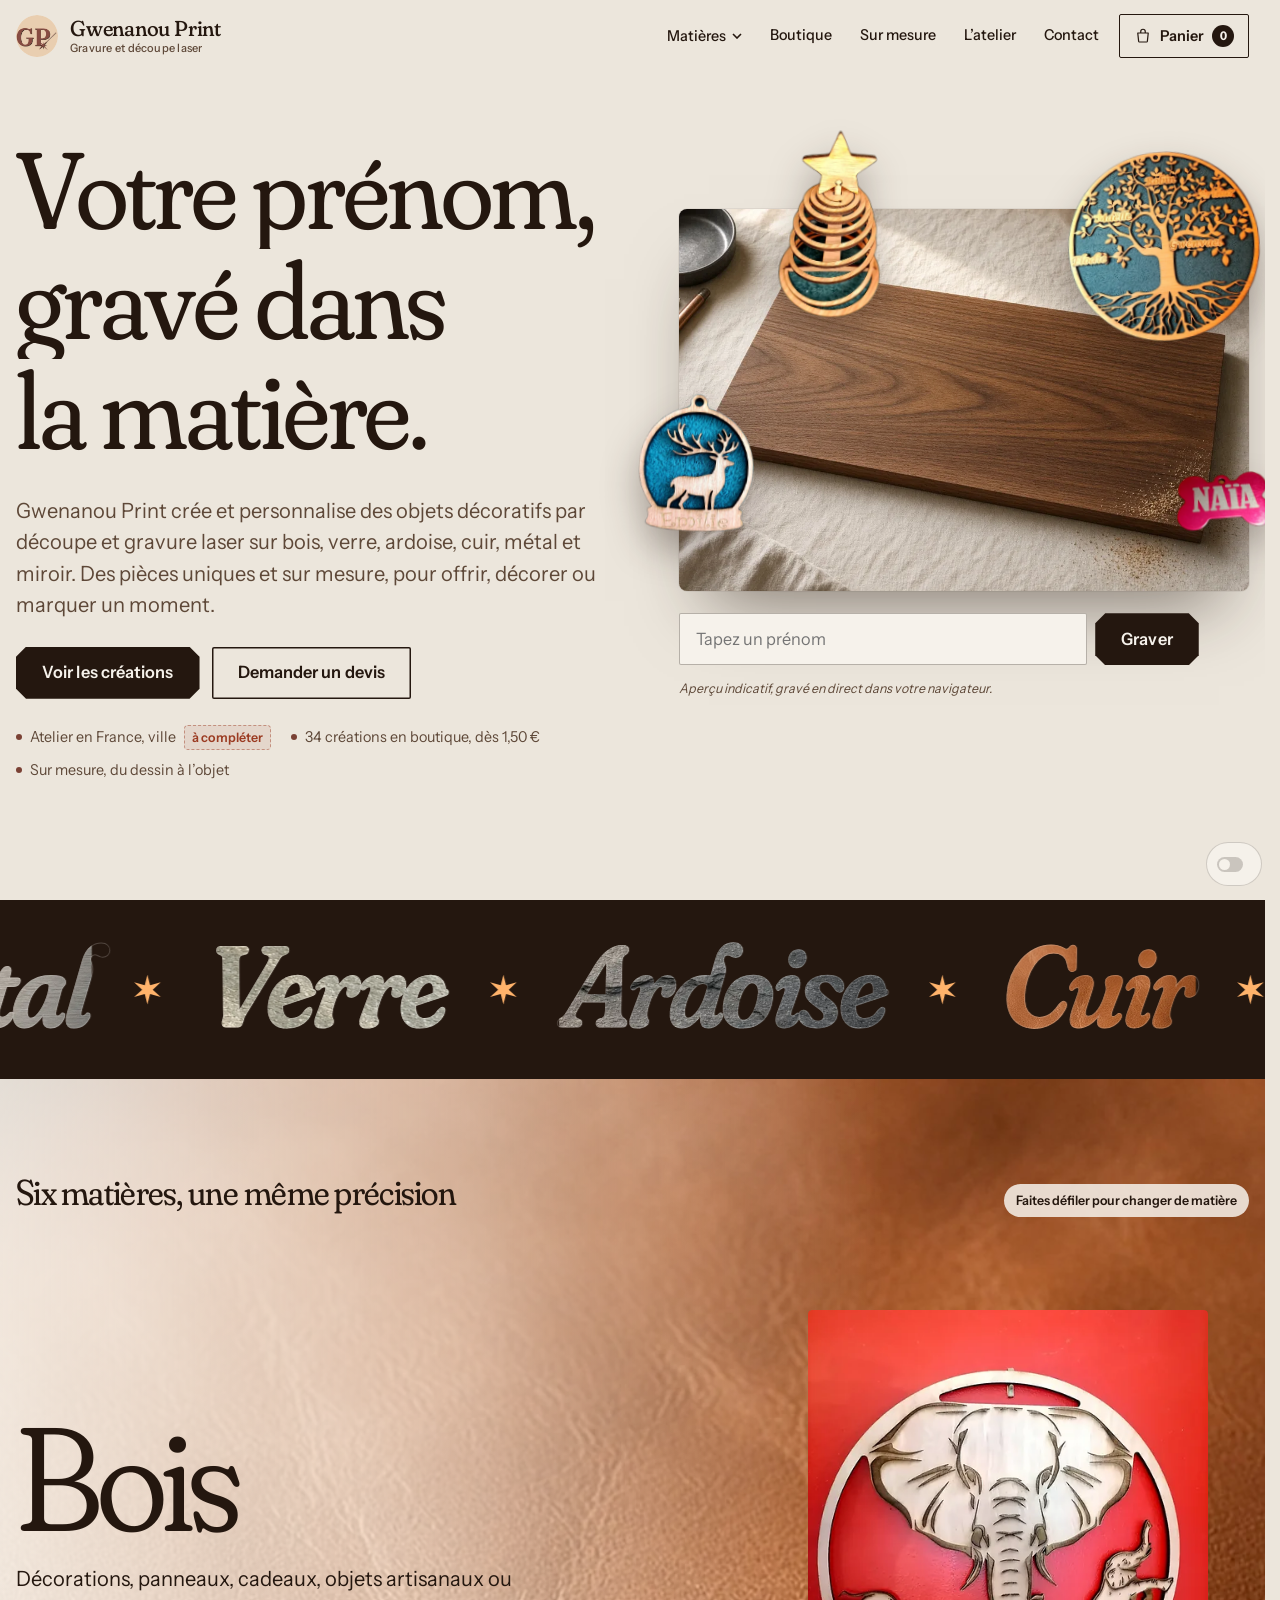
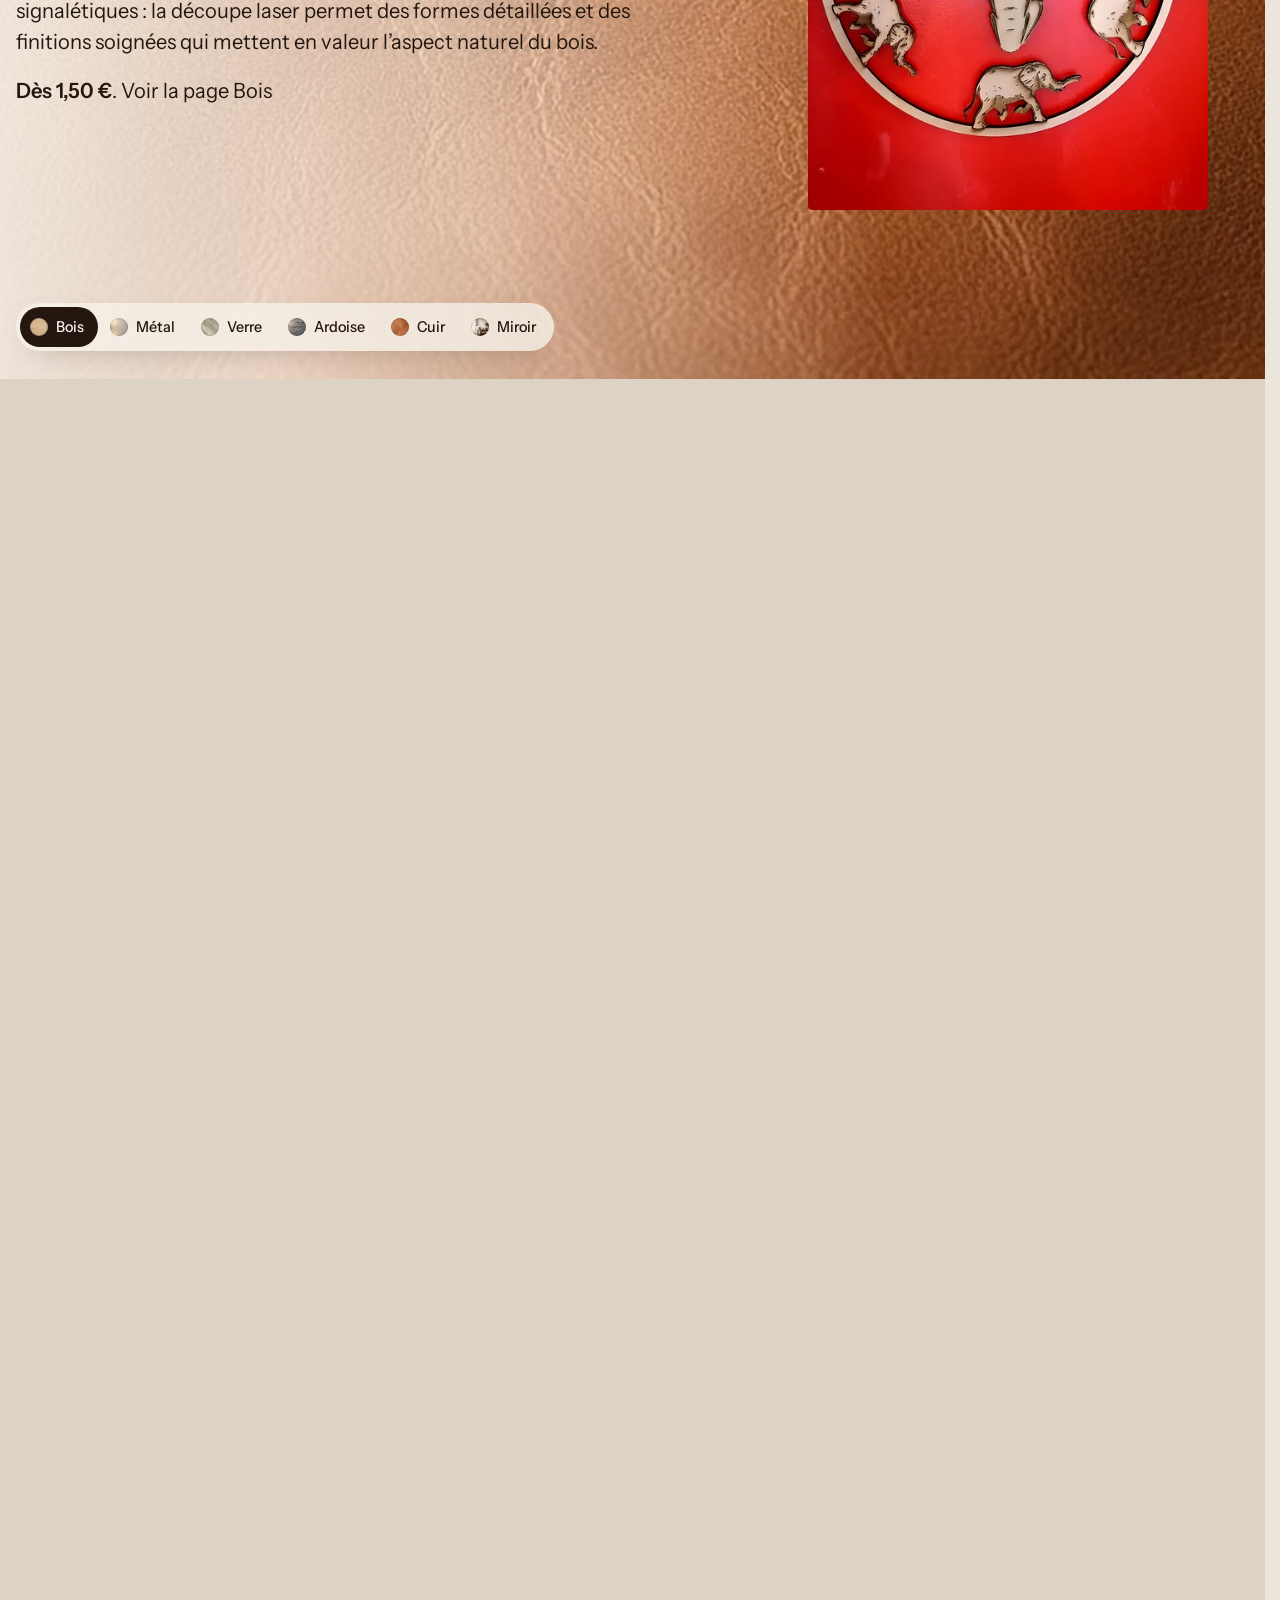
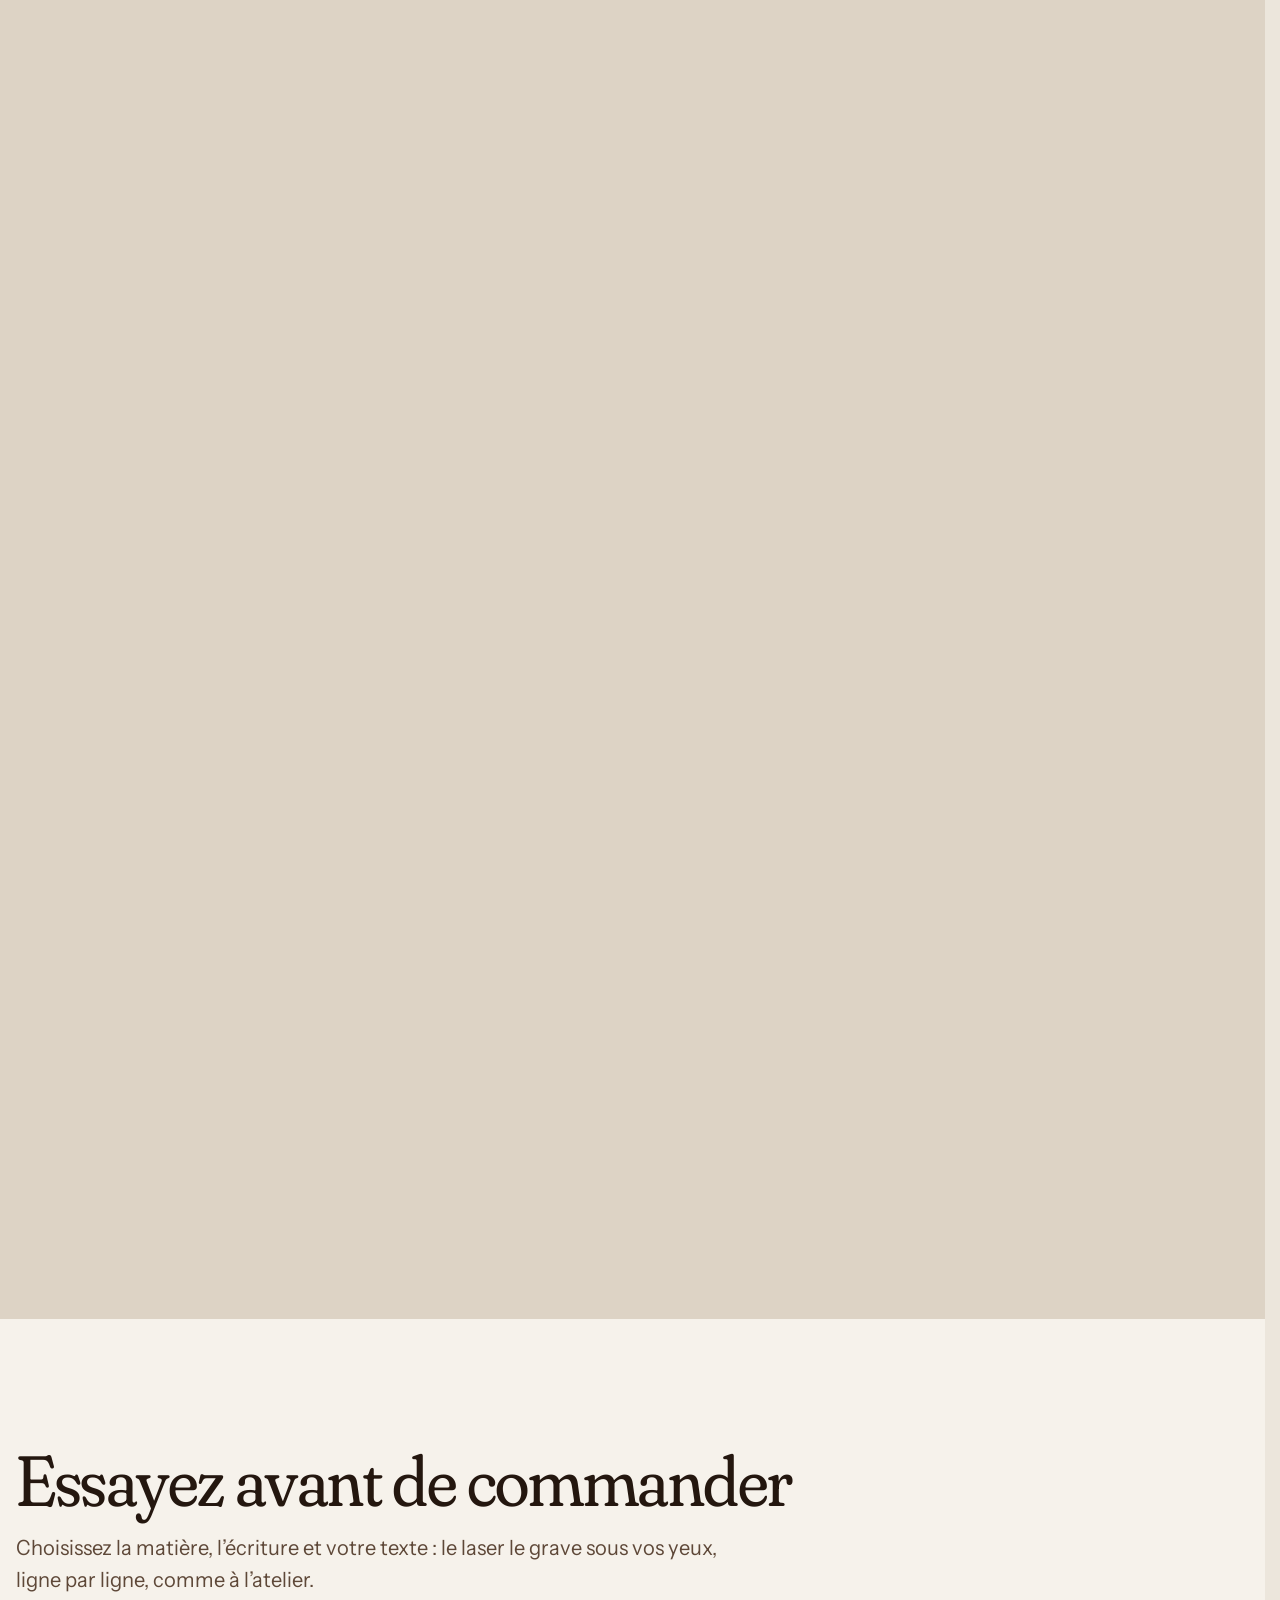
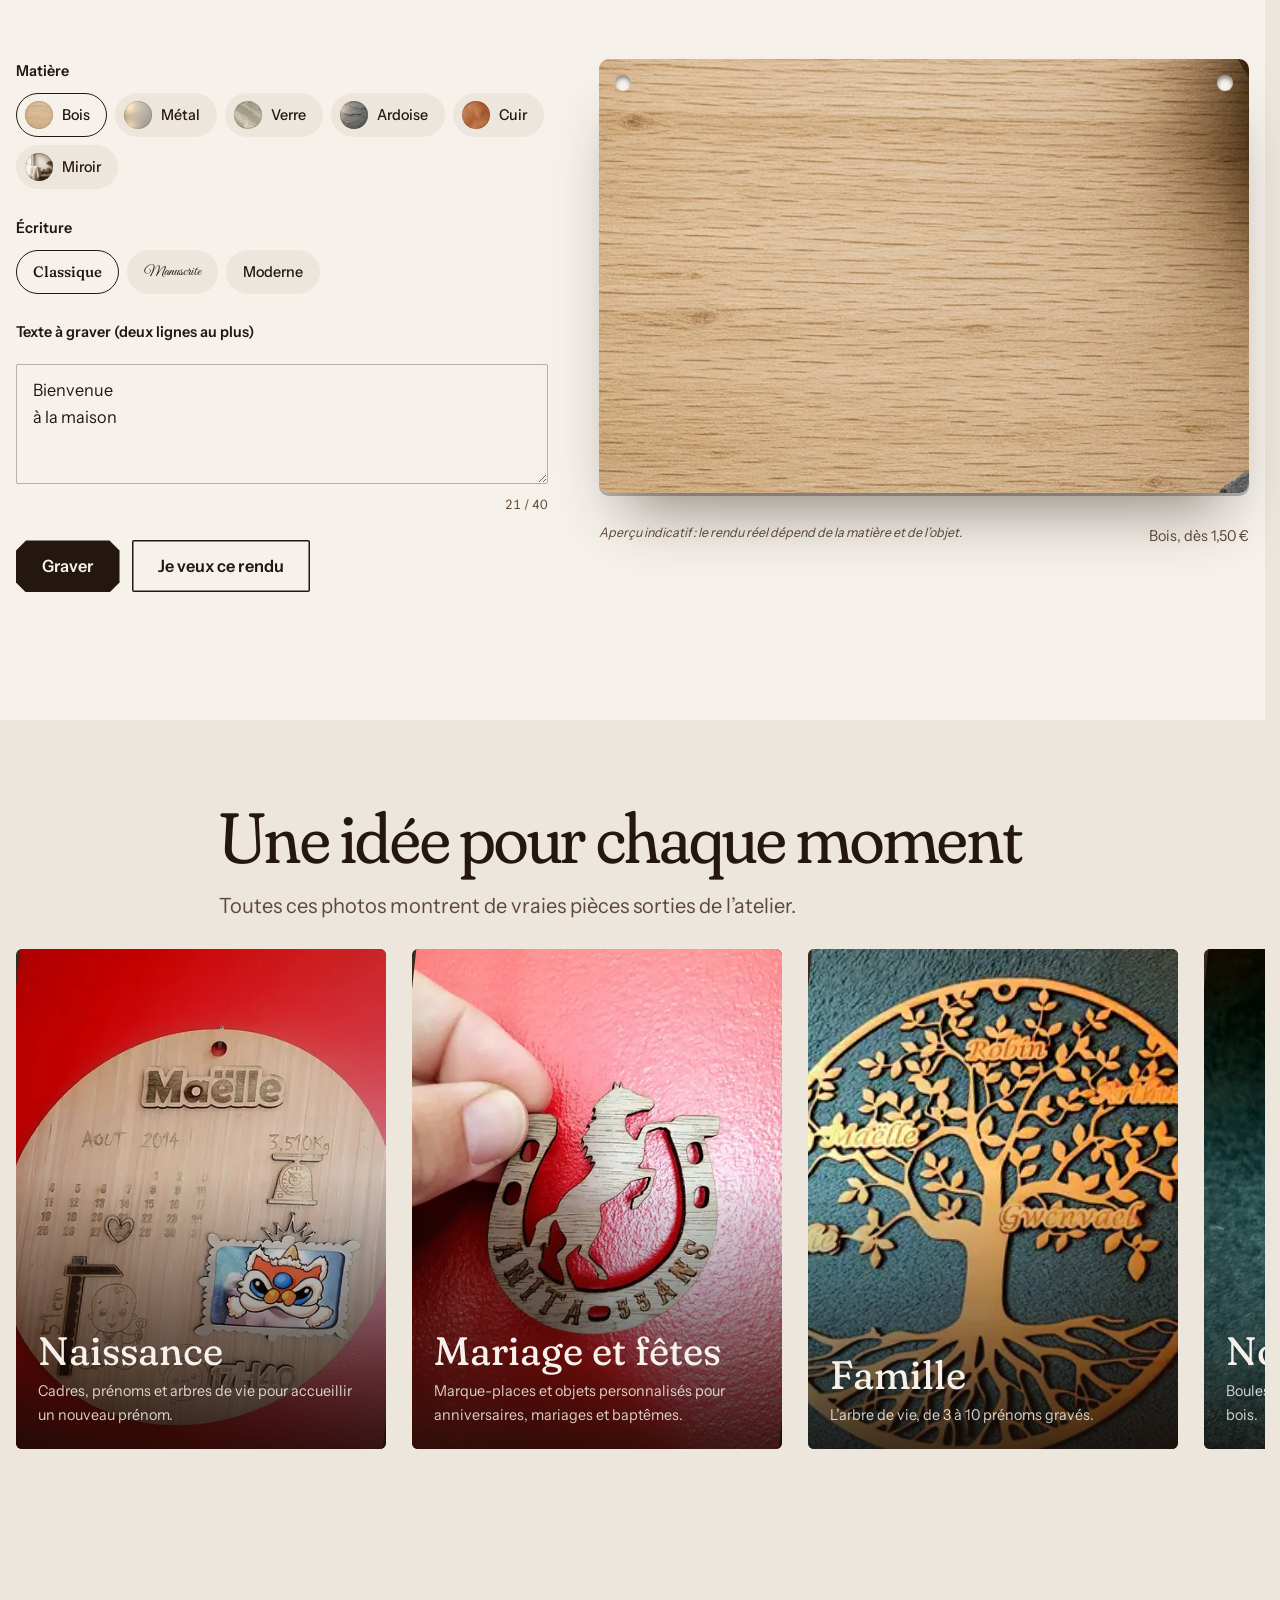
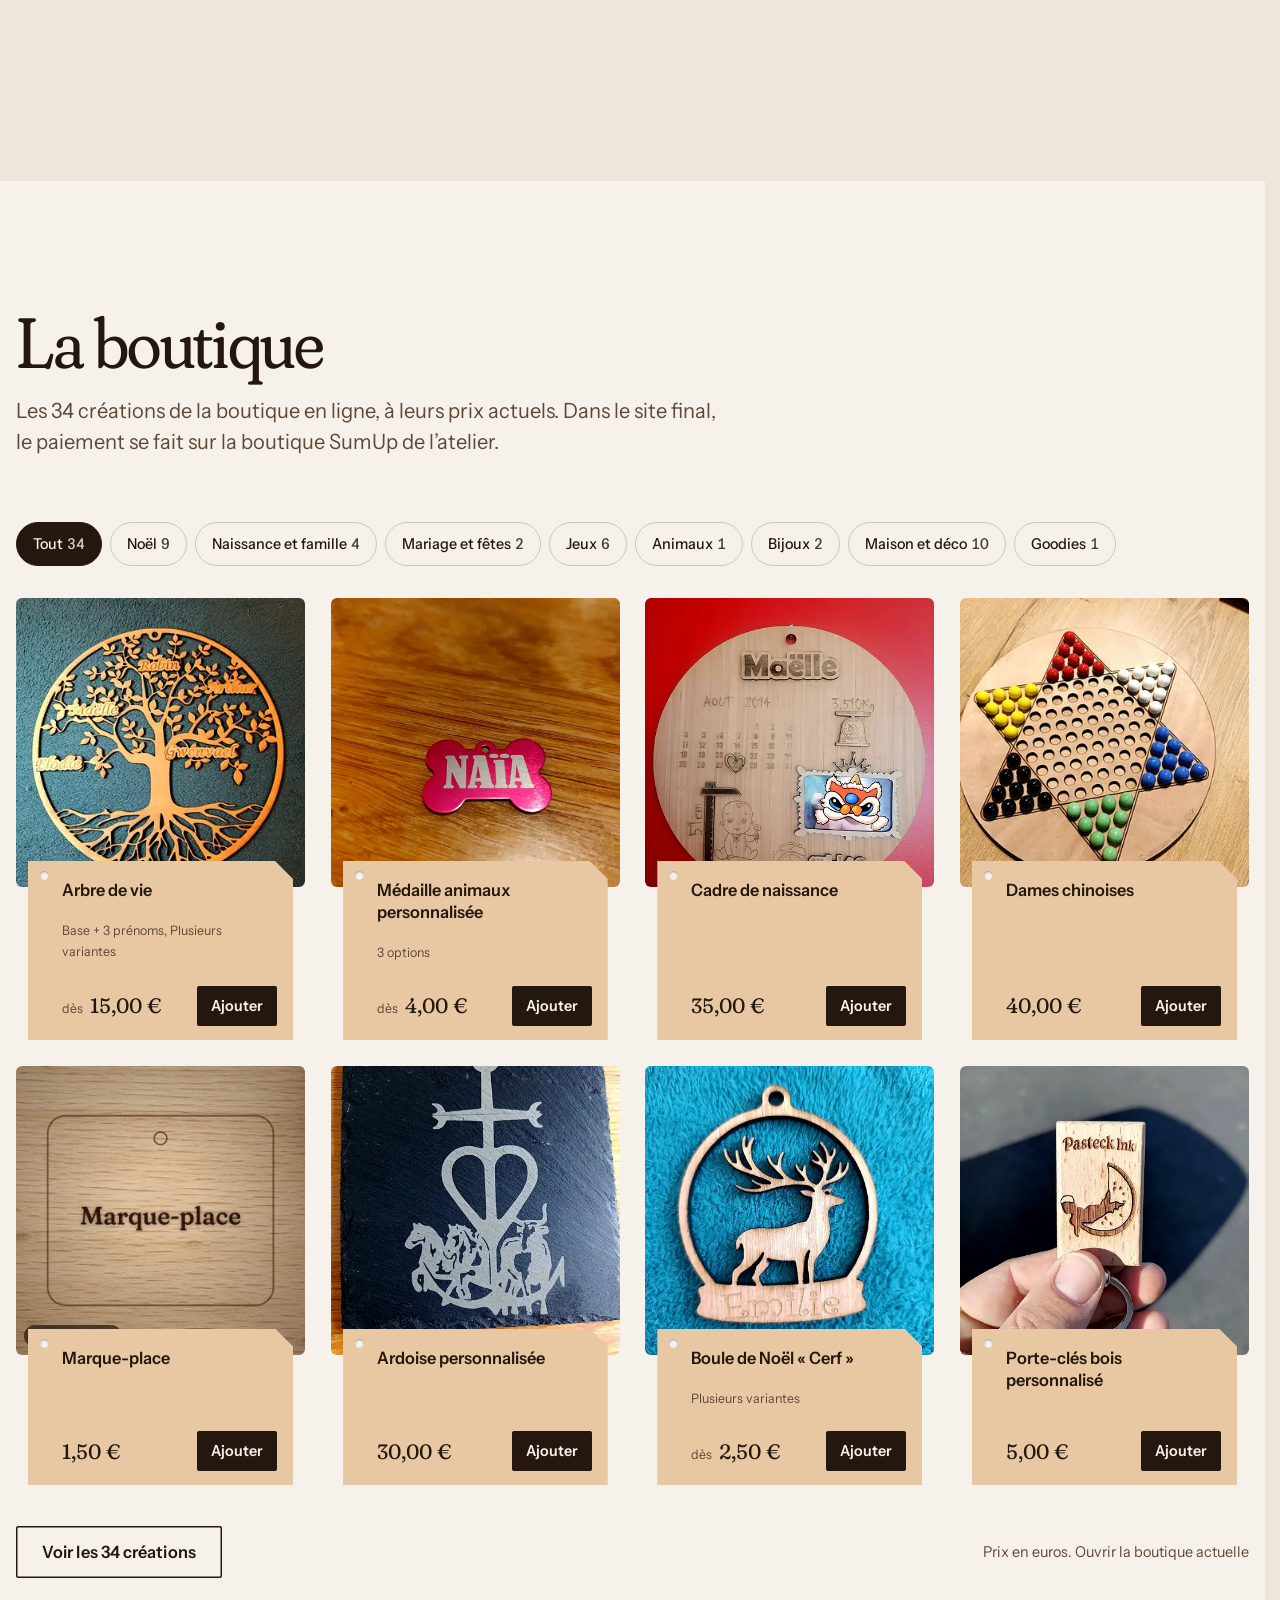
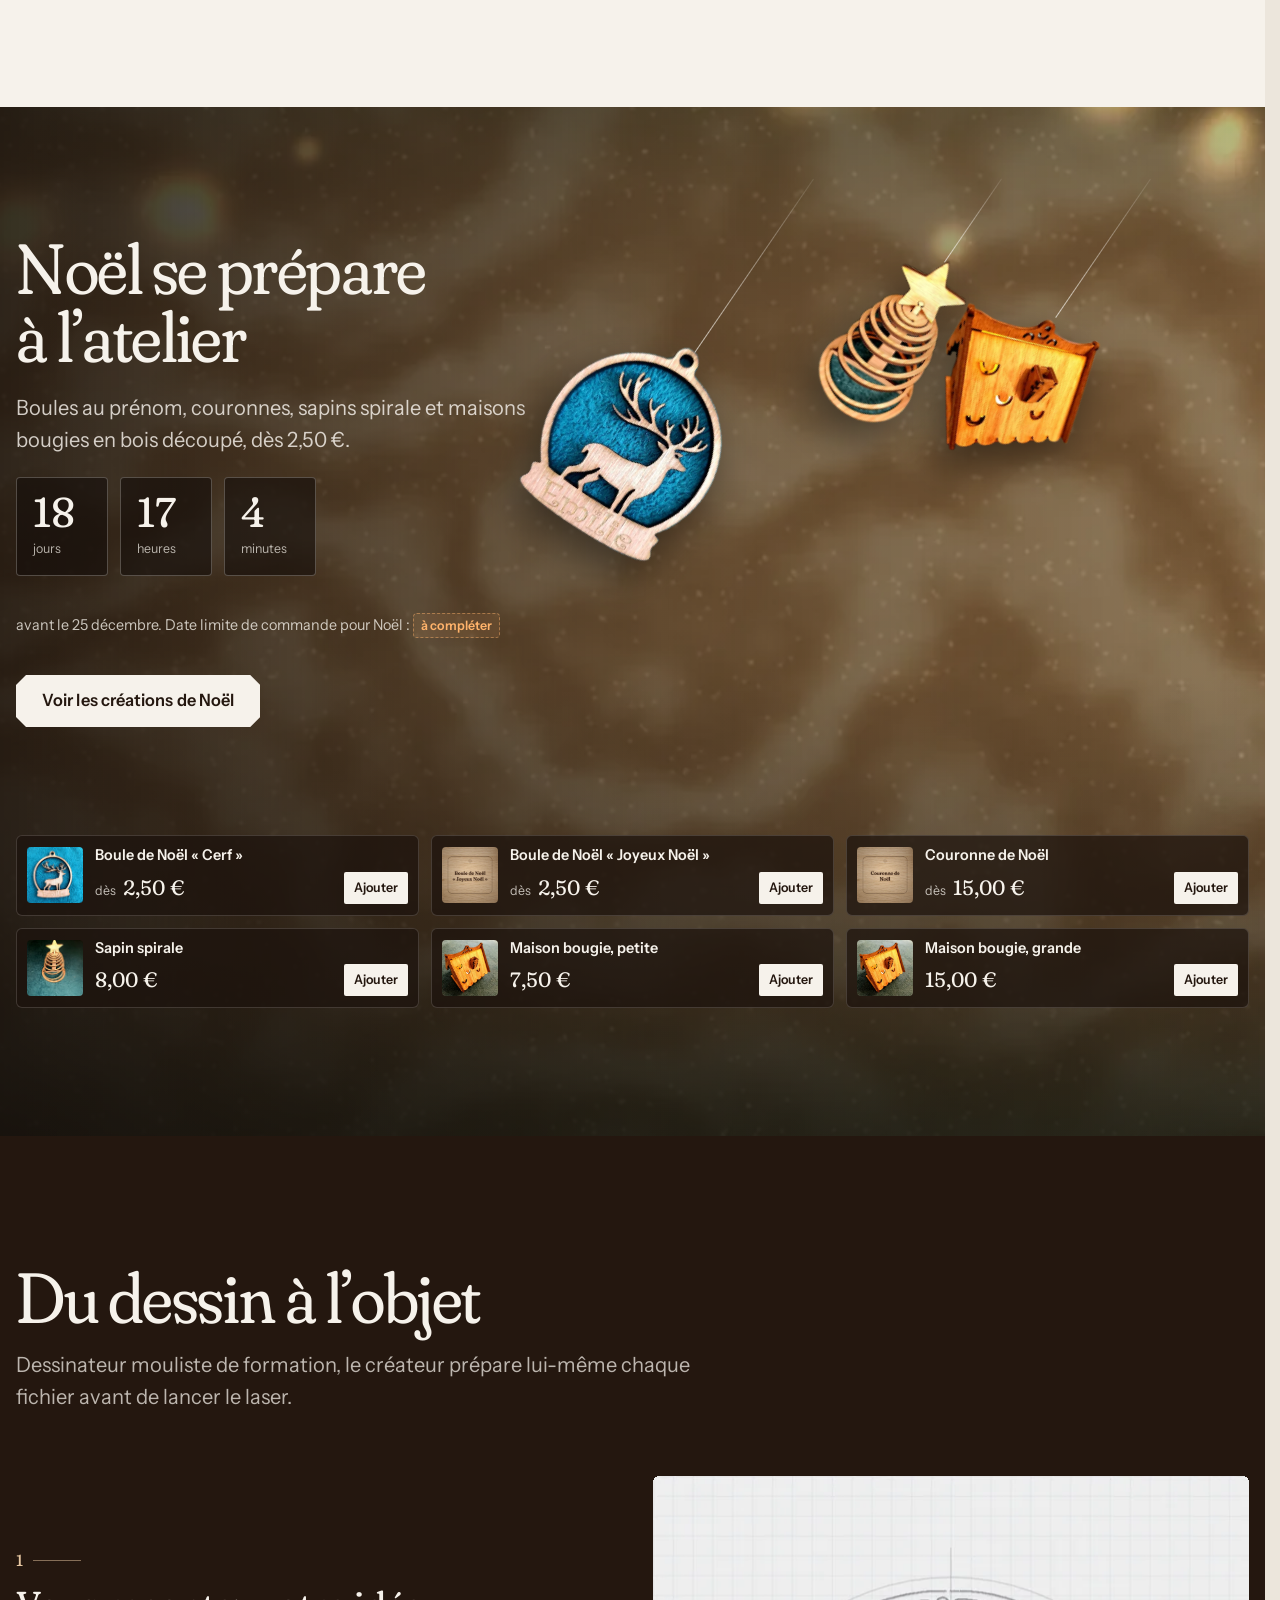
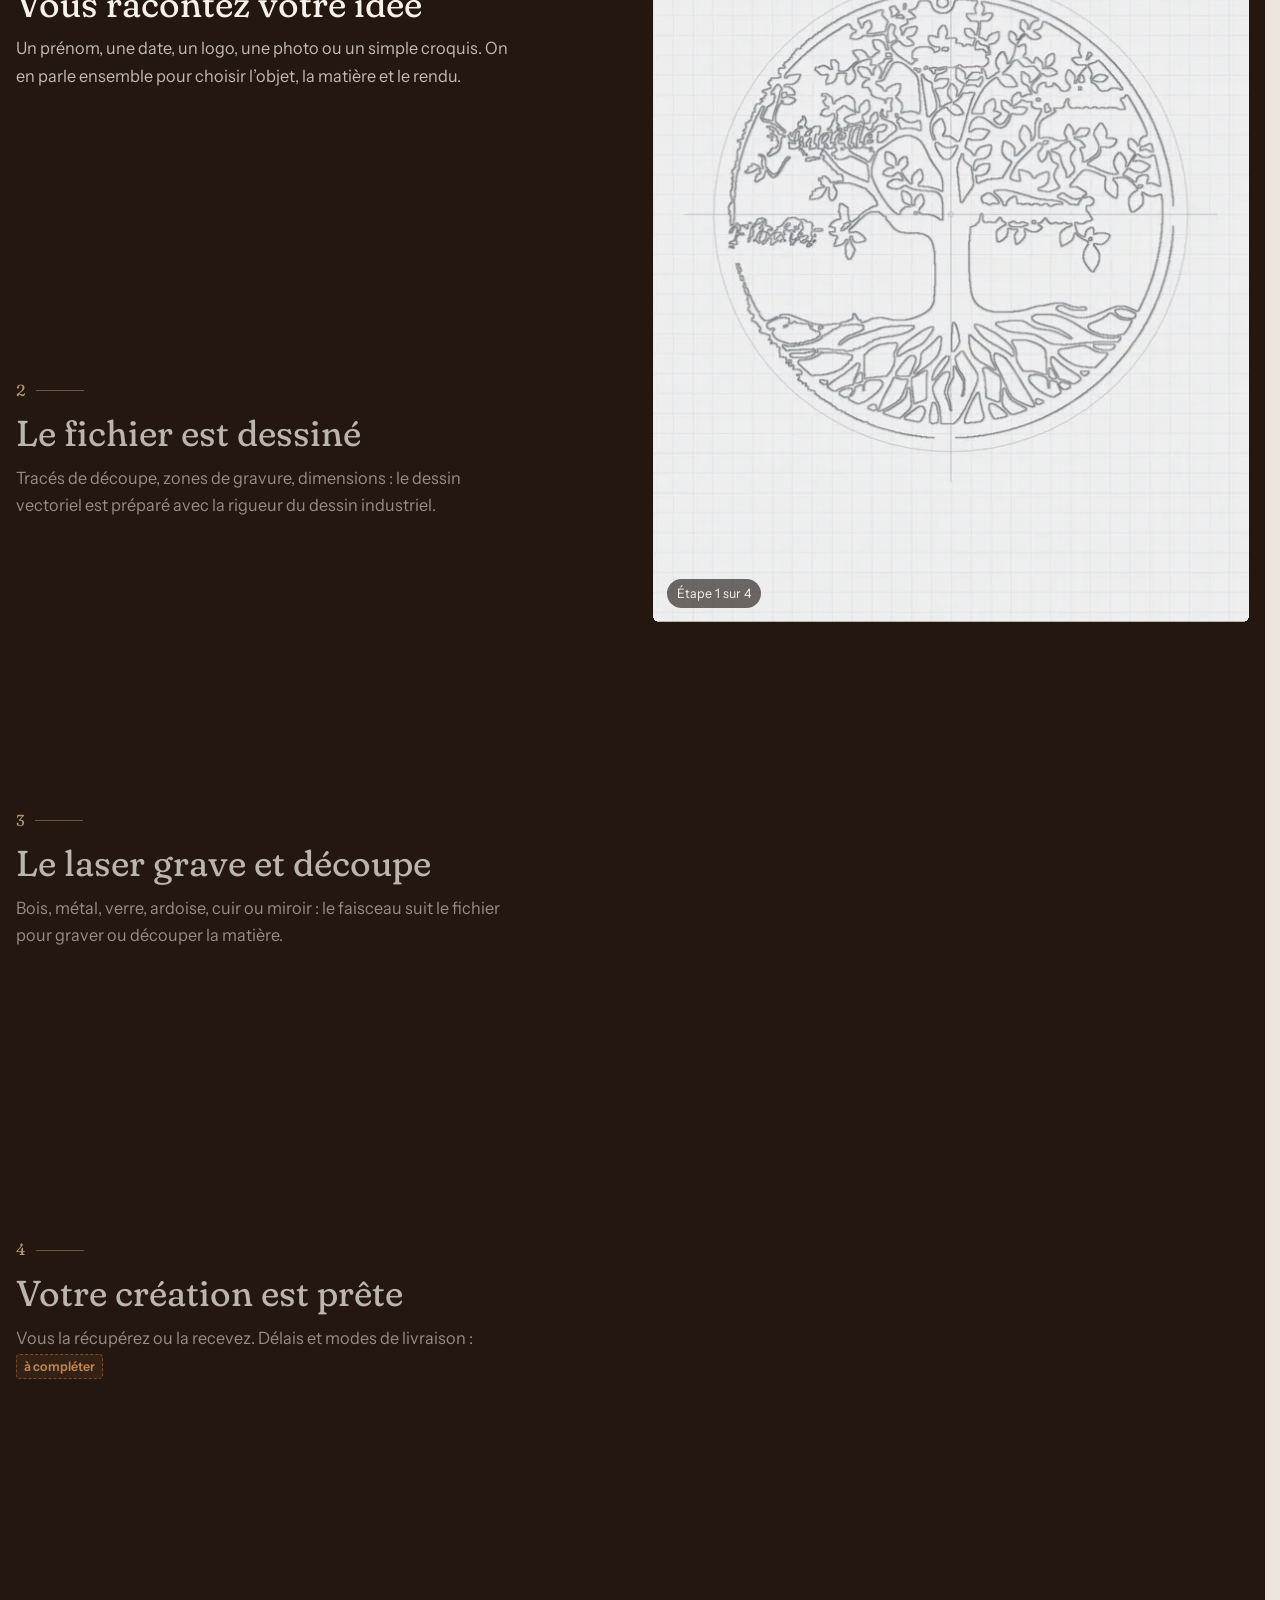
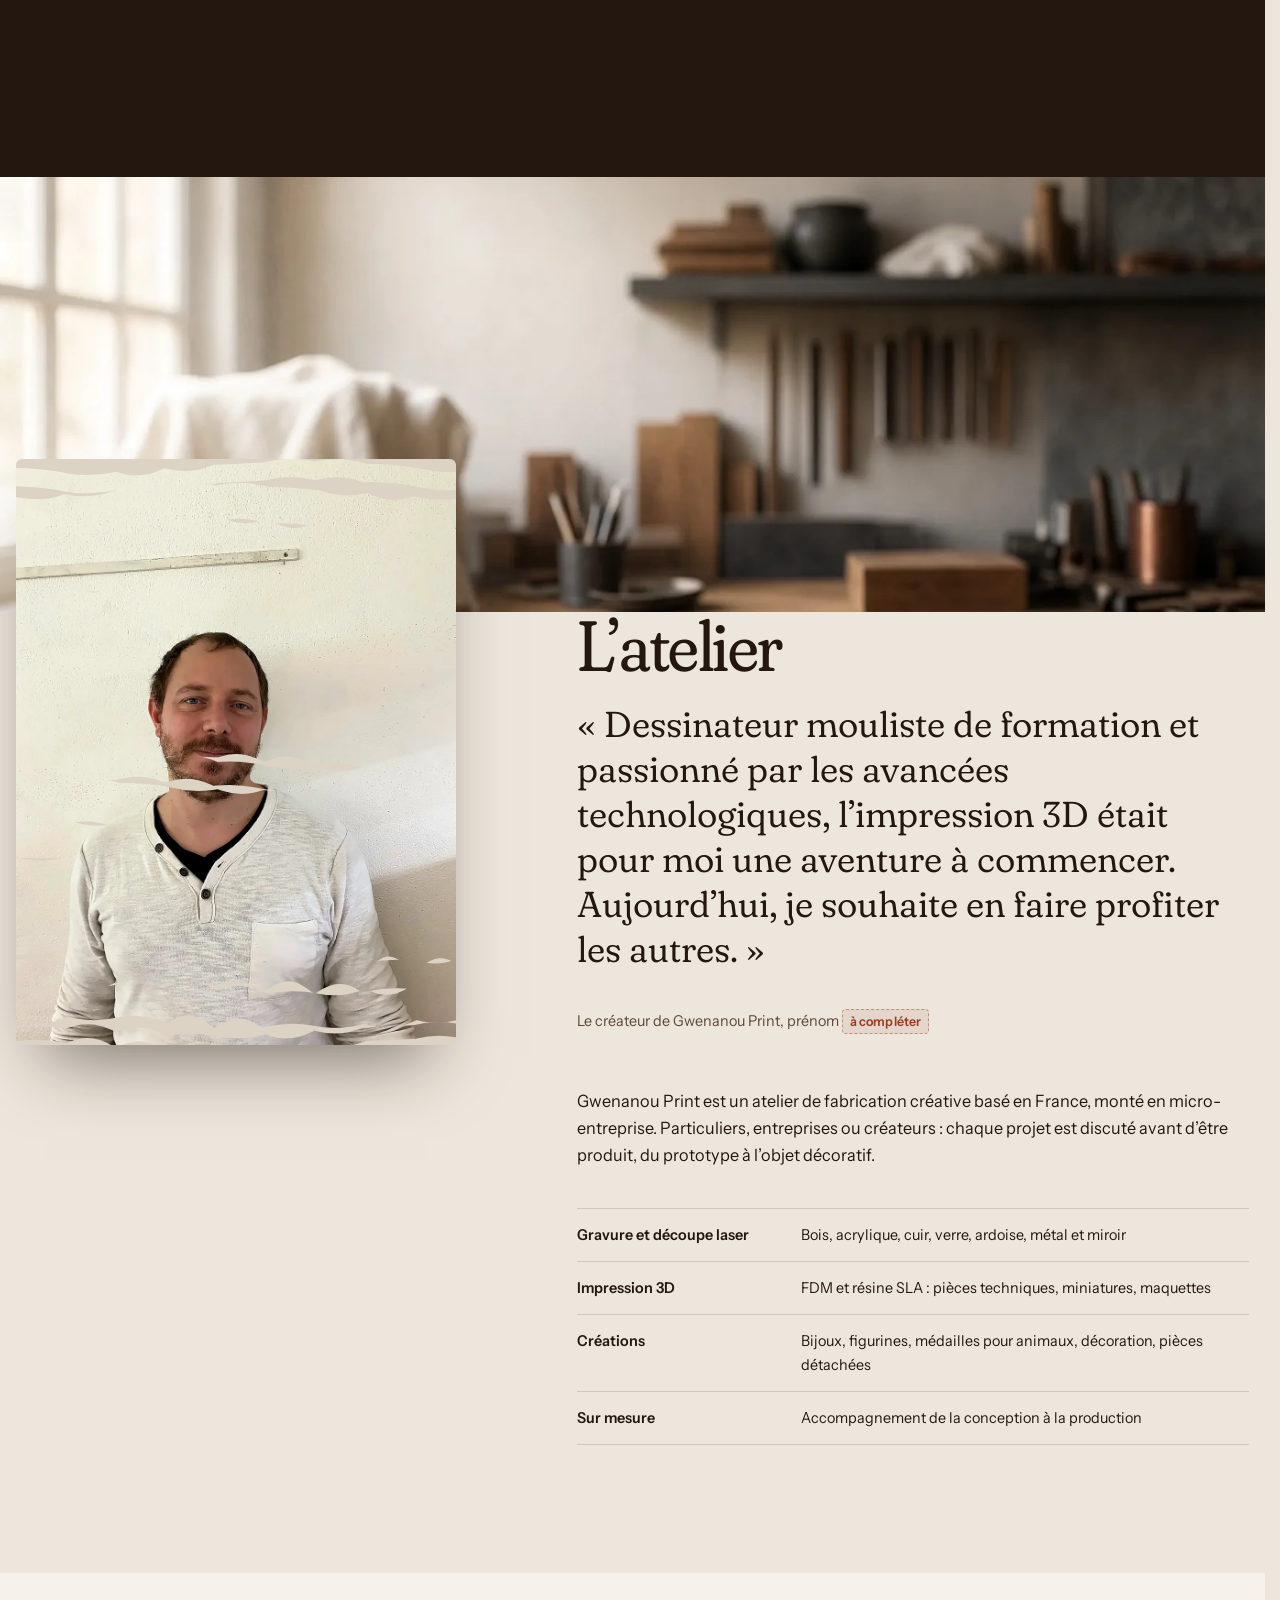
==== commit cf3f4369: "Audit qualité : panier et menu défilables, galerie en mode calme, filet de l'ouverture - Panier, men" ====
--- a/index.html
+++ b/index.html
@@ -14,13 +14,18 @@
 <meta property="og:site_name" content="Gwenanou Print">
 <meta property="og:title" content="Gwenanou Print, gravure et découpe laser">
 <meta property="og:description" content="Objets décoratifs, bijoux et cadeaux personnalisés gravés et découpés au laser sur bois, verre, ardoise, cuir, métal et miroir.">
+<meta property="og:image" content="https://gwenanou-print-maquette.vercel.app/assets/img/partage-gwenanou.jpg">
+<meta property="og:image:width" content="1200">
+<meta property="og:image:height" content="630">
+<meta property="og:url" content="https://gwenanou-print-maquette.vercel.app/">
+<meta name="twitter:card" content="summary_large_image">
 <link rel="icon" type="image/png" sizes="160x160" href="assets/img/marque/logo-160.png">
 <link rel="apple-touch-icon" href="assets/img/marque/apple-touch-icon.png">
 <link rel="preload" href="assets/fonts/fraunces.woff2" as="font" type="font/woff2" crossorigin>
 <link rel="preload" href="assets/fonts/instrument-sans.woff2" as="font" type="font/woff2" crossorigin>
 <link rel="preload" as="image" href="assets/img/grok/hero-planche-noyer-1600.webp" imagesrcset="assets/img/grok/hero-planche-noyer-960.webp 960w, assets/img/grok/hero-planche-noyer-1600.webp 1600w" imagesizes="(min-width: 980px) 48vw, 92vw" fetchpriority="high">
-<link rel="stylesheet" href="assets/css/site.css?v=b8288de3">
-<script>(function(){var d=document.documentElement;try{var c=localStorage.getItem("gw-calme"),r=matchMedia("(prefers-reduced-motion: reduce)").matches;if(sessionStorage.getItem("gw-ouverture")!=="1"&&!location.hash&&c!=="true"&&!(c===null&&r))d.classList.add("avec-ouverture")}catch(e){}})();</script>
+<link rel="stylesheet" href="assets/css/site.css?v=1423f326">
+<script>(function(){var d=document.documentElement;try{var c=localStorage.getItem("gw-calme"),r=matchMedia("(prefers-reduced-motion: reduce)").matches;if(sessionStorage.getItem("gw-ouverture")!=="1"&&!location.hash&&c!=="true"&&!(c===null&&r))d.classList.add("avec-ouverture")}catch(e){}setTimeout(function(){d.classList.remove("avec-ouverture")},5000)})();</script>
 <script type="application/ld+json">{"@context": "https://schema.org", "@type": "Organization", "name": "Gwenanou Print", "description": "Création et personnalisation d’objets décoratifs par découpe et gravure laser sur bois, verre, ardoise, cuir, métal et miroir.", "email": "gwenanou.print@gmail.com", "telephone": "+33 6 14 61 38 36", "sameAs": ["https://instagram.com/gwenanou_print", "https://www.facebook.com/profile.php?id=100088041895204", "https://www.linkedin.com/company/gwenanou-print/", "https://gwenanou-print.sumupstore.com"]}</script>
 </head>
 <body class="page-accueil">
@@ -35,7 +40,7 @@
 <div class="transition-page" aria-hidden="true" style="background-image:url(assets/img/grok/texture-bois-1600.webp)"></div>
 <header class="entete">
   <div class="cadre entete__in">
-    <a class="marque" href="./" aria-label="Gwenanou Print, accueil">
+    <a class="marque" href="./">
       <img src="assets/img/marque/logo-160.webp" width="42" height="42" alt="">
       <span>Gwenanou Print<small>Gravure et découpe laser</small></span>
     </a>
@@ -63,7 +68,7 @@
     <button class="burger" type="button" aria-expanded="false" aria-controls="menu-mobile" aria-label="Ouvrir le menu"><span></span></button>
   </div>
 </header>
-<div class="menu-mobile" id="menu-mobile">
+<div class="menu-mobile" id="menu-mobile" data-lenis-prevent>
   <a href="#matieres">Matières</a>
   <div class="menu-mobile__matieres">
     <a href="bois">Bois</a><a href="#matiere-metal" data-matiere="metal">Métal</a><a href="#matiere-verre" data-matiere="verre">Verre</a><a href="#matiere-ardoise" data-matiere="ardoise">Ardoise</a><a href="#matiere-cuir" data-matiere="cuir">Cuir</a><a href="#matiere-miroir" data-matiere="miroir">Miroir</a>
@@ -132,7 +137,7 @@
       </div>
       <div class="matieres__corps">
         <div class="matieres__texte"><article class="matiere-txt est-active" id="matiere-bois" data-i="0"><h3>Bois</h3><p>Décorations, panneaux, cadeaux, objets artisanaux ou signalétiques : la découpe laser permet des formes détaillées et des finitions soignées qui mettent en valeur l’aspect naturel du bois.</p><p><span class="prix-des">Dès 1,50 €</span>. <a class="lien" href="bois">Voir la page Bois</a></p></article><article class="matiere-txt" id="matiere-metal" data-i="1" aria-hidden="true"><h3>Métal</h3><p>Porte-clés, médailles pour chien, plaques de boîte aux lettres ou objets professionnels : une gravure précise, élégante et résistante dans le temps.</p><p><span class="prix-des">Dès 4,00 €</span>. <a class="lien" href="#devis" data-devis-matiere="metal">Demander un devis métal</a></p></article><article class="matiere-txt" id="matiere-verre" data-i="2" aria-hidden="true"><h3>Verre</h3><p>Verres, bouteilles, vases et carafes gravés d’un prénom, d’un logo, d’une date ou d’un message, avec une finition fine et raffinée.</p><p><span class="prix-des">Sur devis</span>. <a class="lien" href="#devis" data-devis-matiere="verre">Demander un devis verre</a></p></article><article class="matiere-txt" id="matiere-ardoise" data-i="3" data-sombre aria-hidden="true"><h3>Ardoise</h3><p>Dessous de verre, plaques décoratives, panneaux ou cadeaux : la gravure révèle un contraste élégant sur un rendu naturel et authentique.</p><p><span class="prix-des">Dès 30,00 €</span>. <a class="lien" href="#devis" data-devis-matiere="ardoise">Demander un devis ardoise</a></p></article><article class="matiere-txt" id="matiere-cuir" data-i="4" data-sombre aria-hidden="true"><h3>Cuir</h3><p>Portefeuilles, porte-clés, bracelets, étiquettes : un texte, un logo ou un motif pour une finition haut de gamme et authentique.</p><p><span class="prix-des">Sur devis</span>. <a class="lien" href="#devis" data-devis-matiere="cuir">Demander un devis cuir</a></p></article><article class="matiere-txt" id="matiere-miroir" data-i="5" aria-hidden="true"><h3>Miroir</h3><p>Prénom, photo, texte ou logo : un miroir gravé sur mesure pour vos cadeaux et vos événements.</p><p><span class="prix-des">Dès 10,00 €</span>. <a class="lien" href="#devis" data-devis-matiere="miroir">Demander un devis miroir</a></p></article></div>
-        <div class="matieres__photo"><figure class="plaque-photo" data-i="0"><img src="assets/img/site/deco-murale-elephants-960.webp" srcset="assets/img/site/deco-murale-elephants-480.webp 480w, assets/img/site/deco-murale-elephants-960.webp 960w" sizes="(min-width: 900px) 400px, 70vw" alt="Décoration murale en bois découpée au laser : éléphants" loading="eager"><svg aria-hidden="true"><path/></svg><span class="etincelle"></span></figure><figure class="plaque-photo" data-i="1" style="opacity:0" aria-hidden="true"><img src="assets/img/site/medaille-naia-960.webp" srcset="assets/img/site/medaille-naia-480.webp 480w, assets/img/site/medaille-naia-960.webp 960w" sizes="(min-width: 900px) 400px, 70vw" alt="Médaille pour chien gravée au prénom Naïa" loading="lazy"><svg aria-hidden="true"><path/></svg><span class="etincelle"></span></figure><figure class="plaque-photo" data-i="2" style="opacity:0" aria-hidden="true"><img src="assets/img/site/verre-prenoms-date-960.webp" srcset="assets/img/site/verre-prenoms-date-480.webp 480w, assets/img/site/verre-prenoms-date-960.webp 960w" sizes="(min-width: 900px) 400px, 70vw" alt="Verre gravé de deux prénoms et d’une date" loading="lazy"><svg aria-hidden="true"><path/></svg><span class="etincelle"></span></figure><figure class="plaque-photo" data-i="3" style="opacity:0" aria-hidden="true"><img src="assets/img/site/ardoise-tete-de-mort-fleurie-960.webp" srcset="assets/img/site/ardoise-tete-de-mort-fleurie-480.webp 480w, assets/img/site/ardoise-tete-de-mort-fleurie-960.webp 960w" sizes="(min-width: 900px) 400px, 70vw" alt="Ardoise gravée d’une tête de mort fleurie" loading="lazy"><svg aria-hidden="true"><path/></svg><span class="etincelle"></span></figure><figure class="plaque-photo" data-i="4" style="opacity:0" aria-hidden="true"><img src="assets/img/site/dessous-de-verre-cuir-960.webp" srcset="assets/img/site/dessous-de-verre-cuir-480.webp 480w, assets/img/site/dessous-de-verre-cuir-960.webp 960w" sizes="(min-width: 900px) 400px, 70vw" alt="Dessous de verre en cuir gravé d’une tête de mort mexicaine" loading="lazy"><svg aria-hidden="true"><path/></svg><span class="etincelle"></span></figure><figure class="plaque-photo" data-i="5" style="opacity:0" aria-hidden="true"><img src="assets/img/site/miroir-cheval-960.webp" srcset="assets/img/site/miroir-cheval-480.webp 480w, assets/img/site/miroir-cheval-960.webp 960w" sizes="(min-width: 900px) 400px, 70vw" alt="Miroir gravé d’un cheval au galop" loading="lazy"><svg aria-hidden="true"><path/></svg><span class="etincelle"></span></figure></div>
+        <div class="matieres__photo"><figure class="plaque-photo" data-i="0"><img src="assets/img/site/deco-murale-elephants-960.webp" srcset="assets/img/site/deco-murale-elephants-480.webp 480w, assets/img/site/deco-murale-elephants-960.webp 960w" sizes="(min-width: 900px) 400px, 70vw" alt="Décoration murale en bois découpée au laser&nbsp;: éléphants" loading="eager"><svg aria-hidden="true"><path/></svg><span class="etincelle"></span></figure><figure class="plaque-photo" data-i="1" style="opacity:0" aria-hidden="true"><img src="assets/img/site/medaille-naia-960.webp" srcset="assets/img/site/medaille-naia-480.webp 480w, assets/img/site/medaille-naia-960.webp 960w" sizes="(min-width: 900px) 400px, 70vw" alt="Médaille pour chien gravée au prénom Naïa" loading="lazy"><svg aria-hidden="true"><path/></svg><span class="etincelle"></span></figure><figure class="plaque-photo" data-i="2" style="opacity:0" aria-hidden="true"><img src="assets/img/site/verre-prenoms-date-960.webp" srcset="assets/img/site/verre-prenoms-date-480.webp 480w, assets/img/site/verre-prenoms-date-960.webp 960w" sizes="(min-width: 900px) 400px, 70vw" alt="Verre gravé de deux prénoms et d’une date" loading="lazy"><svg aria-hidden="true"><path/></svg><span class="etincelle"></span></figure><figure class="plaque-photo" data-i="3" style="opacity:0" aria-hidden="true"><img src="assets/img/site/ardoise-tete-de-mort-fleurie-960.webp" srcset="assets/img/site/ardoise-tete-de-mort-fleurie-480.webp 480w, assets/img/site/ardoise-tete-de-mort-fleurie-960.webp 960w" sizes="(min-width: 900px) 400px, 70vw" alt="Ardoise gravée d’une tête de mort fleurie" loading="lazy"><svg aria-hidden="true"><path/></svg><span class="etincelle"></span></figure><figure class="plaque-photo" data-i="4" style="opacity:0" aria-hidden="true"><img src="assets/img/site/dessous-de-verre-cuir-960.webp" srcset="assets/img/site/dessous-de-verre-cuir-480.webp 480w, assets/img/site/dessous-de-verre-cuir-960.webp 960w" sizes="(min-width: 900px) 400px, 70vw" alt="Dessous de verre en cuir gravé d’une tête de mort mexicaine" loading="lazy"><svg aria-hidden="true"><path/></svg><span class="etincelle"></span></figure><figure class="plaque-photo" data-i="5" style="opacity:0" aria-hidden="true"><img src="assets/img/site/miroir-cheval-960.webp" srcset="assets/img/site/miroir-cheval-480.webp 480w, assets/img/site/miroir-cheval-960.webp 960w" sizes="(min-width: 900px) 400px, 70vw" alt="Miroir gravé d’un cheval au galop" loading="lazy"><svg aria-hidden="true"><path/></svg><span class="etincelle"></span></figure></div>
       </div>
       <div class="matieres__rail" role="group" aria-label="Choisir une matière"><span class="rail__curseur" aria-hidden="true"></span><button type="button" data-i="0" aria-current="true"><i style="background-image:url(assets/img/grok/texture-bois-200.webp)"></i>Bois</button><button type="button" data-i="1" aria-current="false"><i style="background-image:url(assets/img/grok/texture-metal-200.webp)"></i>Métal</button><button type="button" data-i="2" aria-current="false"><i style="background-image:url(assets/img/grok/texture-verre-200.webp)"></i>Verre</button><button type="button" data-i="3" aria-current="false"><i style="background-image:url(assets/img/grok/texture-ardoise-200.webp)"></i>Ardoise</button><button type="button" data-i="4" aria-current="false"><i style="background-image:url(assets/img/grok/texture-cuir-200.webp)"></i>Cuir</button><button type="button" data-i="5" aria-current="false"><i style="background-image:url(assets/img/grok/texture-miroir-200.webp)"></i>Miroir</button></div>
     </div>
@@ -161,7 +166,7 @@
         </fieldset>
         <div class="groupe">
           <label for="simu-texte">Texte à graver (deux lignes au plus)</label>
-          <textarea class="champ" id="simu-texte" name="texte" rows="2" maxlength="40">Bienvenue
+          <textarea data-lenis-prevent class="champ" id="simu-texte" name="texte" rows="2" maxlength="40">Bienvenue
 à la maison</textarea>
           <span class="compteur" id="simu-compteur">23 / 40</span>
         </div>
@@ -328,7 +333,7 @@
         </fieldset>
         <fieldset class="etape-form" data-etape="2" hidden>
           <legend><span class="compte">Étape 3 sur 5</span>Personnalisation</legend>
-          <div class="champ-bloc"><label for="d-texte">Texte à graver</label><textarea class="champ" id="d-texte" name="texte" maxlength="300" placeholder="Prénoms, date, message…"></textarea></div>
+          <div class="champ-bloc"><label for="d-texte">Texte à graver</label><textarea data-lenis-prevent class="champ" id="d-texte" name="texte" maxlength="300" placeholder="Prénoms, date, message…"></textarea></div>
           <div class="deux">
             <div class="champ-bloc"><span class="petit" style="font-weight:600;color:var(--noyer)">Logo, photo ou croquis</span>
               <label class="depot" id="depot"><input type="file" id="d-fichier" name="fichier" accept="image/*,.pdf,.svg"><span>Déposez un fichier ou cliquez</span><span class="aide" id="depot-nom">Le fichier reste sur votre appareil dans la maquette.</span></label>
@@ -352,7 +357,7 @@
             <div class="champ-bloc"><label for="d-email">E-mail</label><input class="champ" id="d-email" name="email" type="email" autocomplete="email" required></div>
           </div>
           <div class="champ-bloc"><label for="d-tel">Téléphone</label><input class="champ" id="d-tel" name="tel" type="tel" autocomplete="tel"><span class="aide">Facultatif.</span></div>
-          <div class="champ-bloc"><label for="d-message">Précisions</label><textarea class="champ" id="d-message" name="message" maxlength="1000"></textarea></div>
+          <div class="champ-bloc"><label for="d-message">Précisions</label><textarea data-lenis-prevent class="champ" id="d-message" name="message" maxlength="1000"></textarea></div>
           <label class="petit" style="display:flex;gap:10px;align-items:flex-start"><input type="checkbox" id="d-accord" name="accord" required style="margin-top:5px"> J’accepte d’être recontacté au sujet de cette demande.</label>
         </fieldset>
         <div class="etape-form" data-etape="5" hidden>
@@ -428,14 +433,14 @@
 
 <aside class="tiroir" id="panier" role="dialog" aria-modal="true" aria-labelledby="panier-titre" aria-hidden="true" inert hidden>
   <div class="tiroir__fond"></div>
-  <div class="tiroir__panneau">
+  <div class="tiroir__panneau" data-lenis-prevent>
     <div class="tiroir__haut"><h2 id="panier-titre">Votre panier</h2><button class="fermer" type="button" aria-label="Fermer le panier"><svg viewBox="0 0 16 16" aria-hidden="true"><path d="M2 2l12 12M14 2L2 14" stroke="currentColor" stroke-width="1.8"/></svg></button></div>
     <ul class="tiroir__liste" aria-live="polite"></ul>
     <div class="tiroir__bas"></div>
   </div>
 </aside>
 
-<dialog class="boite" id="mentions" aria-labelledby="mentions-titre">
+<dialog class="boite" id="mentions" data-lenis-prevent aria-labelledby="mentions-titre">
   <div class="boite__in">
     <button class="fermer boite__fermer" type="button" aria-label="Fermer"><svg viewBox="0 0 16 16" aria-hidden="true"><path d="M2 2l12 12M14 2L2 14" stroke="currentColor" stroke-width="1.8"/></svg></button>
     <h2 id="mentions-titre">Mentions légales</h2>
@@ -458,14 +463,14 @@
 </dialog>
 
 
-<script src="assets/js/data.js?v=29934757"></script>
+<script src="assets/js/data.js?v=6c4ea839"></script>
 <script src="assets/vendor/gsap.min.js?v=9396f256"></script>
 <script src="assets/vendor/ScrollTrigger.min.js?v=05ca5ad8"></script>
 <script src="assets/vendor/lenis.min.js?v=99a73c03"></script>
-<script src="assets/js/core.js?v=71731103"></script>
+<script src="assets/js/core.js?v=ef638785"></script>
 <script src="assets/js/engrave.js?v=0d943de2"></script>
 <script src="assets/js/pied.js?v=f018b1e7"></script>
 <script src="assets/js/matter.js?v=ae753689"></script>
-<script src="assets/js/home.js?v=359fdf1a"></script>
+<script src="assets/js/home.js?v=ba3706c8"></script>
 </body>
 </html>
--- a/assets/css/site.css
+++ b/assets/css/site.css
@@ -302,7 +302,9 @@
 
 /* ---------- Occasions (galerie horizontale) ---------- */
 .occasions { overflow: hidden; }
-.occasions__piste { display: flex; gap: clamp(14px, 2vw, 28px); padding-left: var(--gout); padding-right: var(--gout-d); will-change: transform; }
+.occasions__piste { display: flex; gap: clamp(14px, 2vw, 28px); padding-left: var(--gout); padding-right: var(--gout-d); will-change: transform; overflow-x: auto; scroll-snap-type: x mandatory; overscroll-behavior-x: contain; padding-bottom: 6px; }
+/* piste défilable par défaut (mode calme, sans JS) ; l'épinglage horizontal la remplace sur ordinateur */
+.occasions.est-epingle .occasions__piste { overflow: visible; scroll-snap-type: none; }
 .occasion { position: relative; flex: none; width: min(clamp(260px, 30vw, 430px), calc((100svh - 300px) / 1.35)); aspect-ratio: 4 / 5.4; border-radius: 6px; overflow: hidden; text-decoration: none; color: var(--lin-clair); transform-style: preserve-3d; background: var(--noyer-2); }
 .occasion img { position: absolute; inset: -6% -6%; width: 112%; height: 112%; max-width: none; object-fit: cover; transition: transform 1.1s var(--ease-out); }
 .occasion::after { content: ""; position: absolute; inset: 0; background: linear-gradient(180deg, transparent 45%, rgba(20, 12, 7, .82)); }
@@ -692,3 +694,18 @@
 .noel .petit { color: rgba(246, 242, 235, .78); }
 .matiere-txt[inert] { pointer-events: none; }
 .matieres:not(.matieres--anime) .rail__curseur { display: none; }
+
+/* ---------- Finitions (audit) ---------- */
+/* couches ouvertes (menu, panier, mentions) : la page ne défile plus, même sans Lenis ; le menu défile en paysage */
+html.verrou, html.menu-ouvert { overflow: hidden; }
+.menu-mobile, .tiroir__liste, .boite { overscroll-behavior: contain; }
+@media (max-height: 520px) { .menu-mobile a { font-size: 1.6rem; } }
+/* la barre de défilement ne disparaît plus à l'ouverture du panier : pas de décalage de la page */
+html { scrollbar-gutter: stable; }
+/* cibles tactiles : 44 px */
+.btn--petit { min-height: 44px; }
+.ligne-panier .retirer, [data-mentions] { padding-block: 12px; }
+.mode-calme, .ouverture__passer { min-height: 44px; }
+@media (pointer: coarse) { .menu-mobile__matieres a, .sommaire a, .copier { min-height: 44px; display: inline-flex; align-items: center; } }
+/* coordonnées devenues liens */
+.menu-mobile__contact a { color: inherit; }
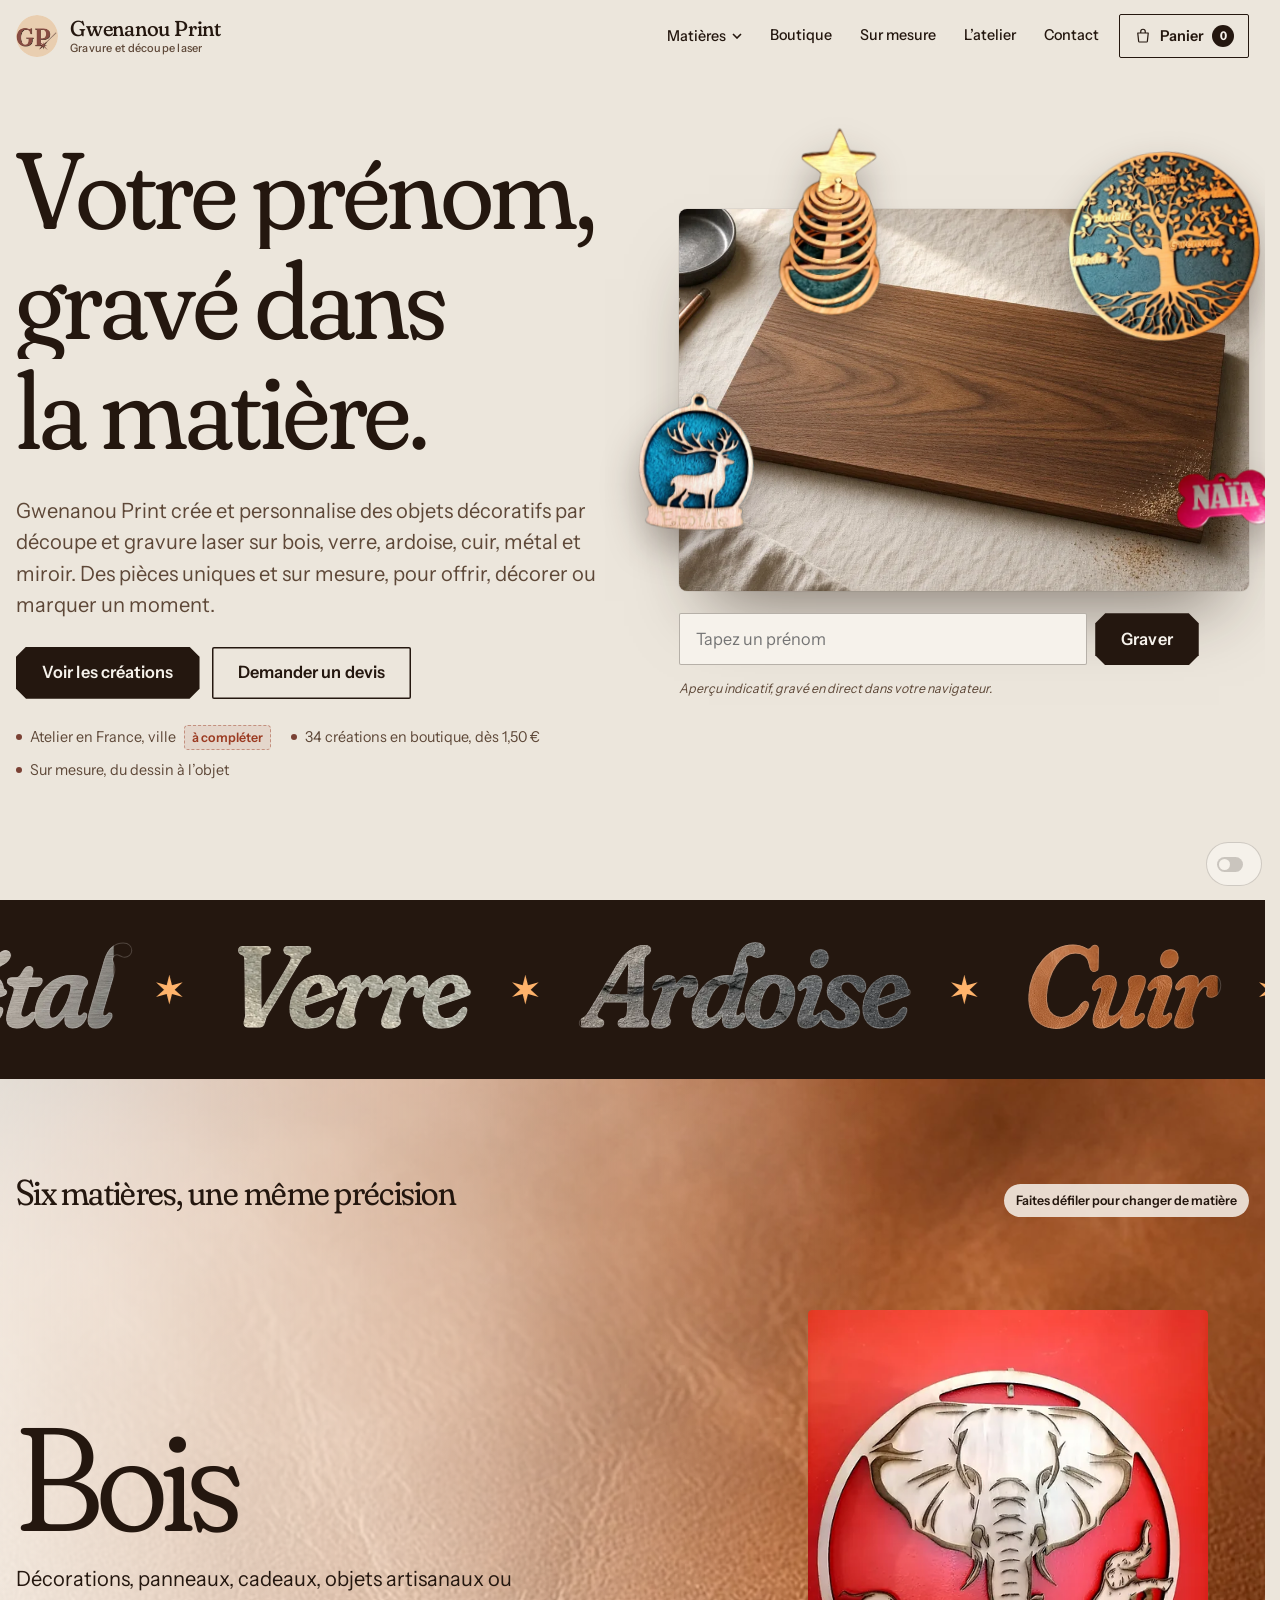
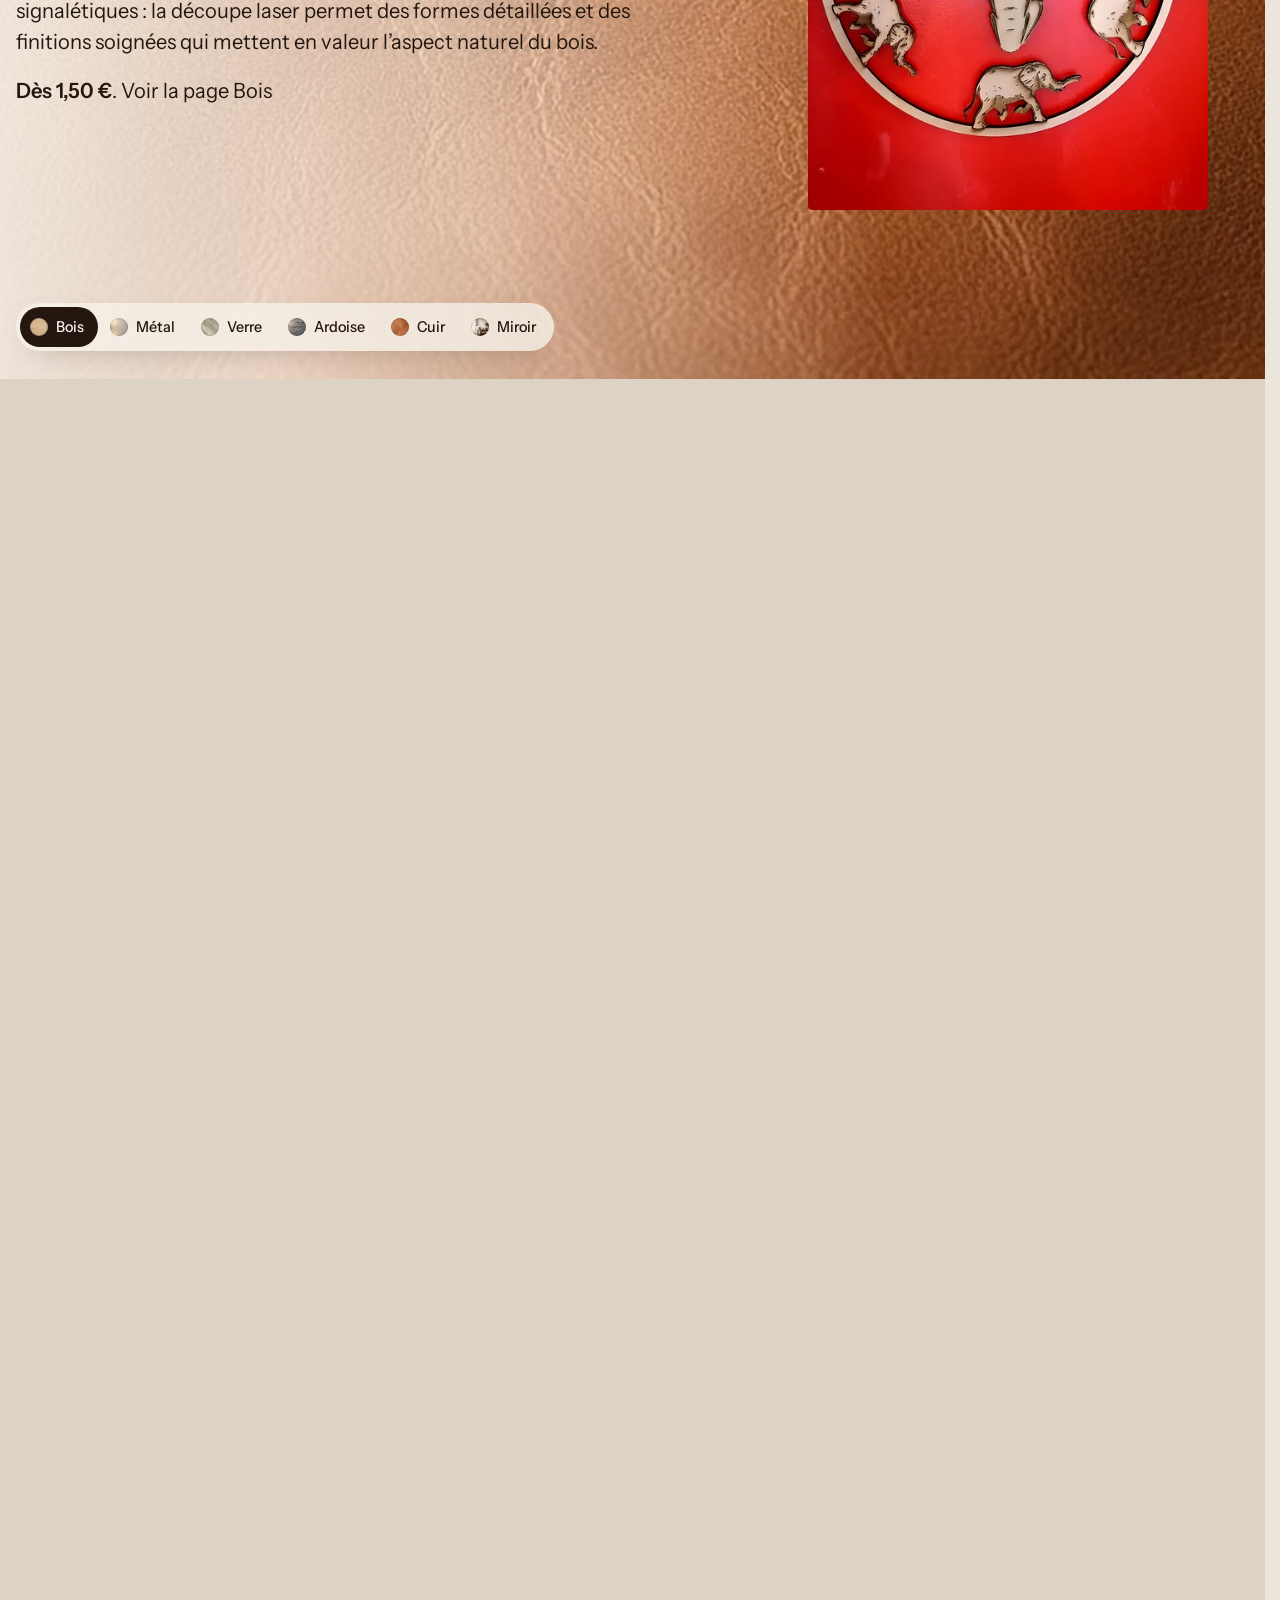
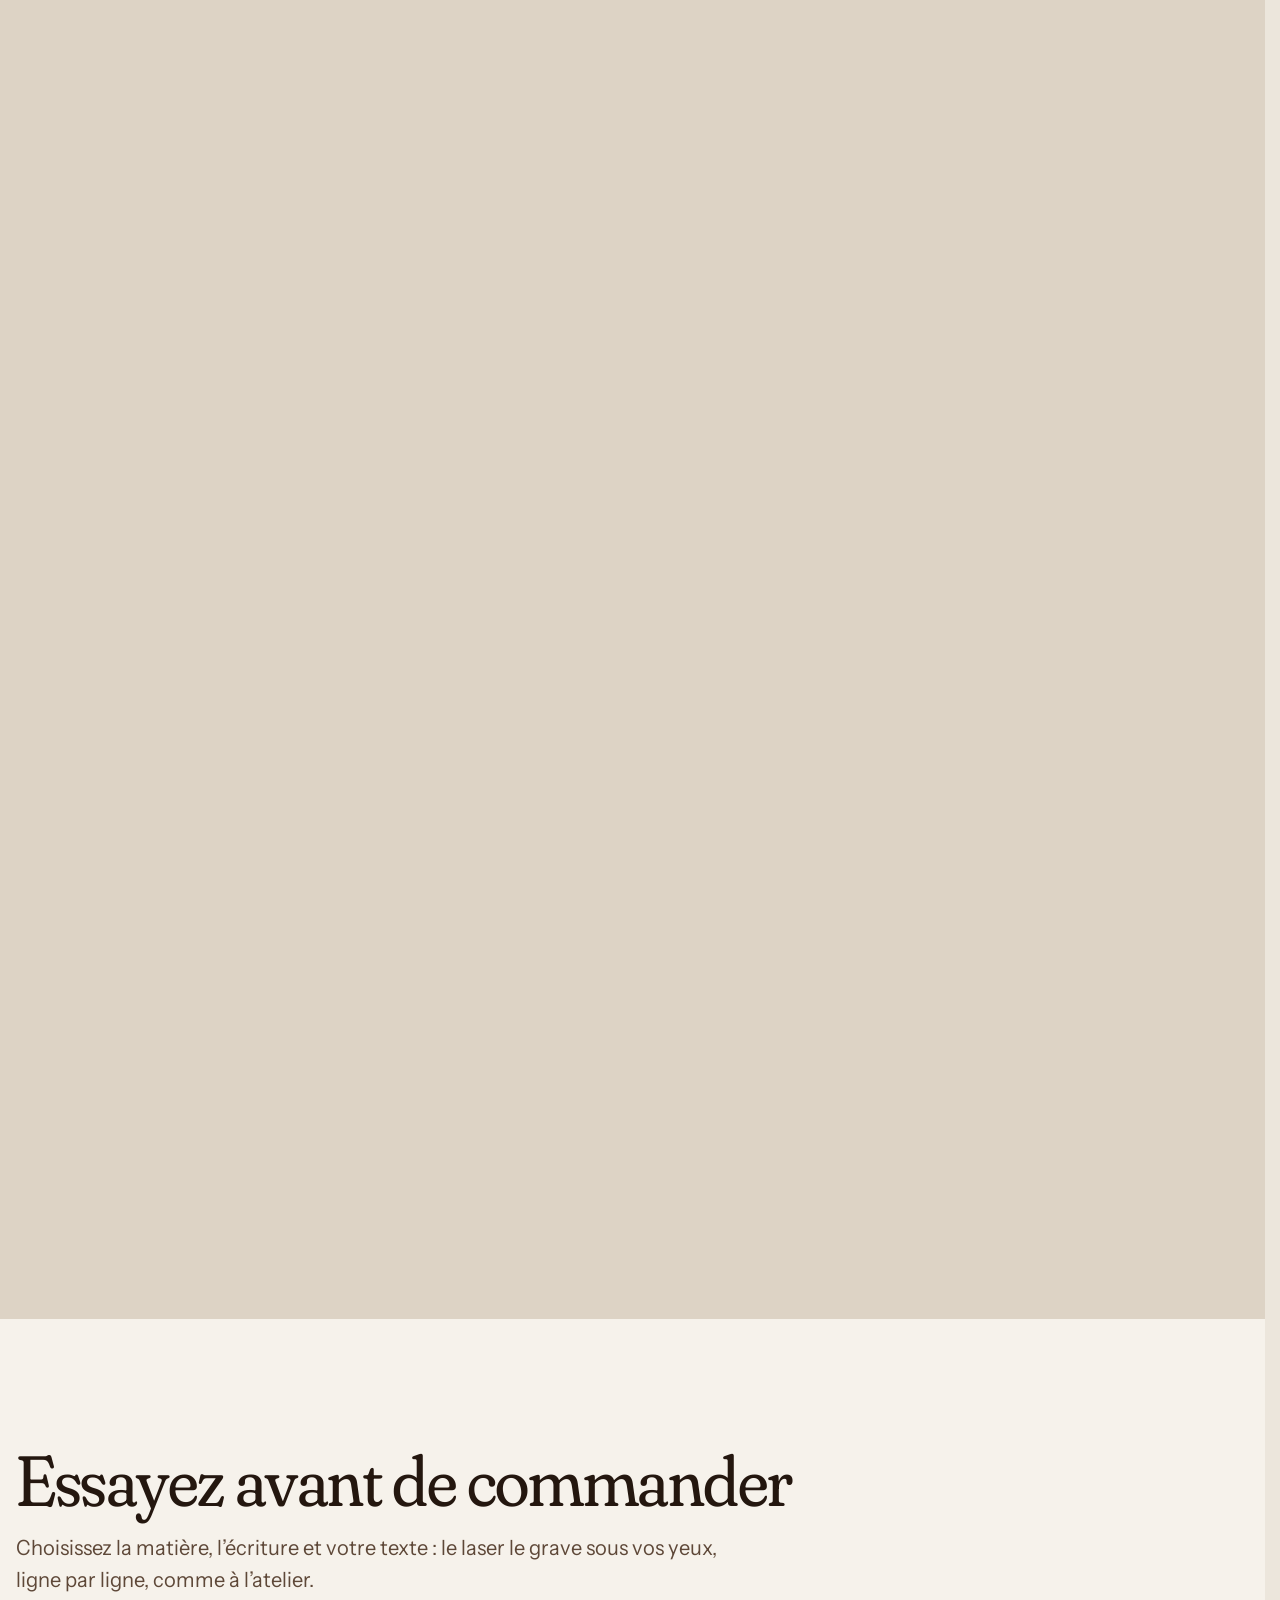
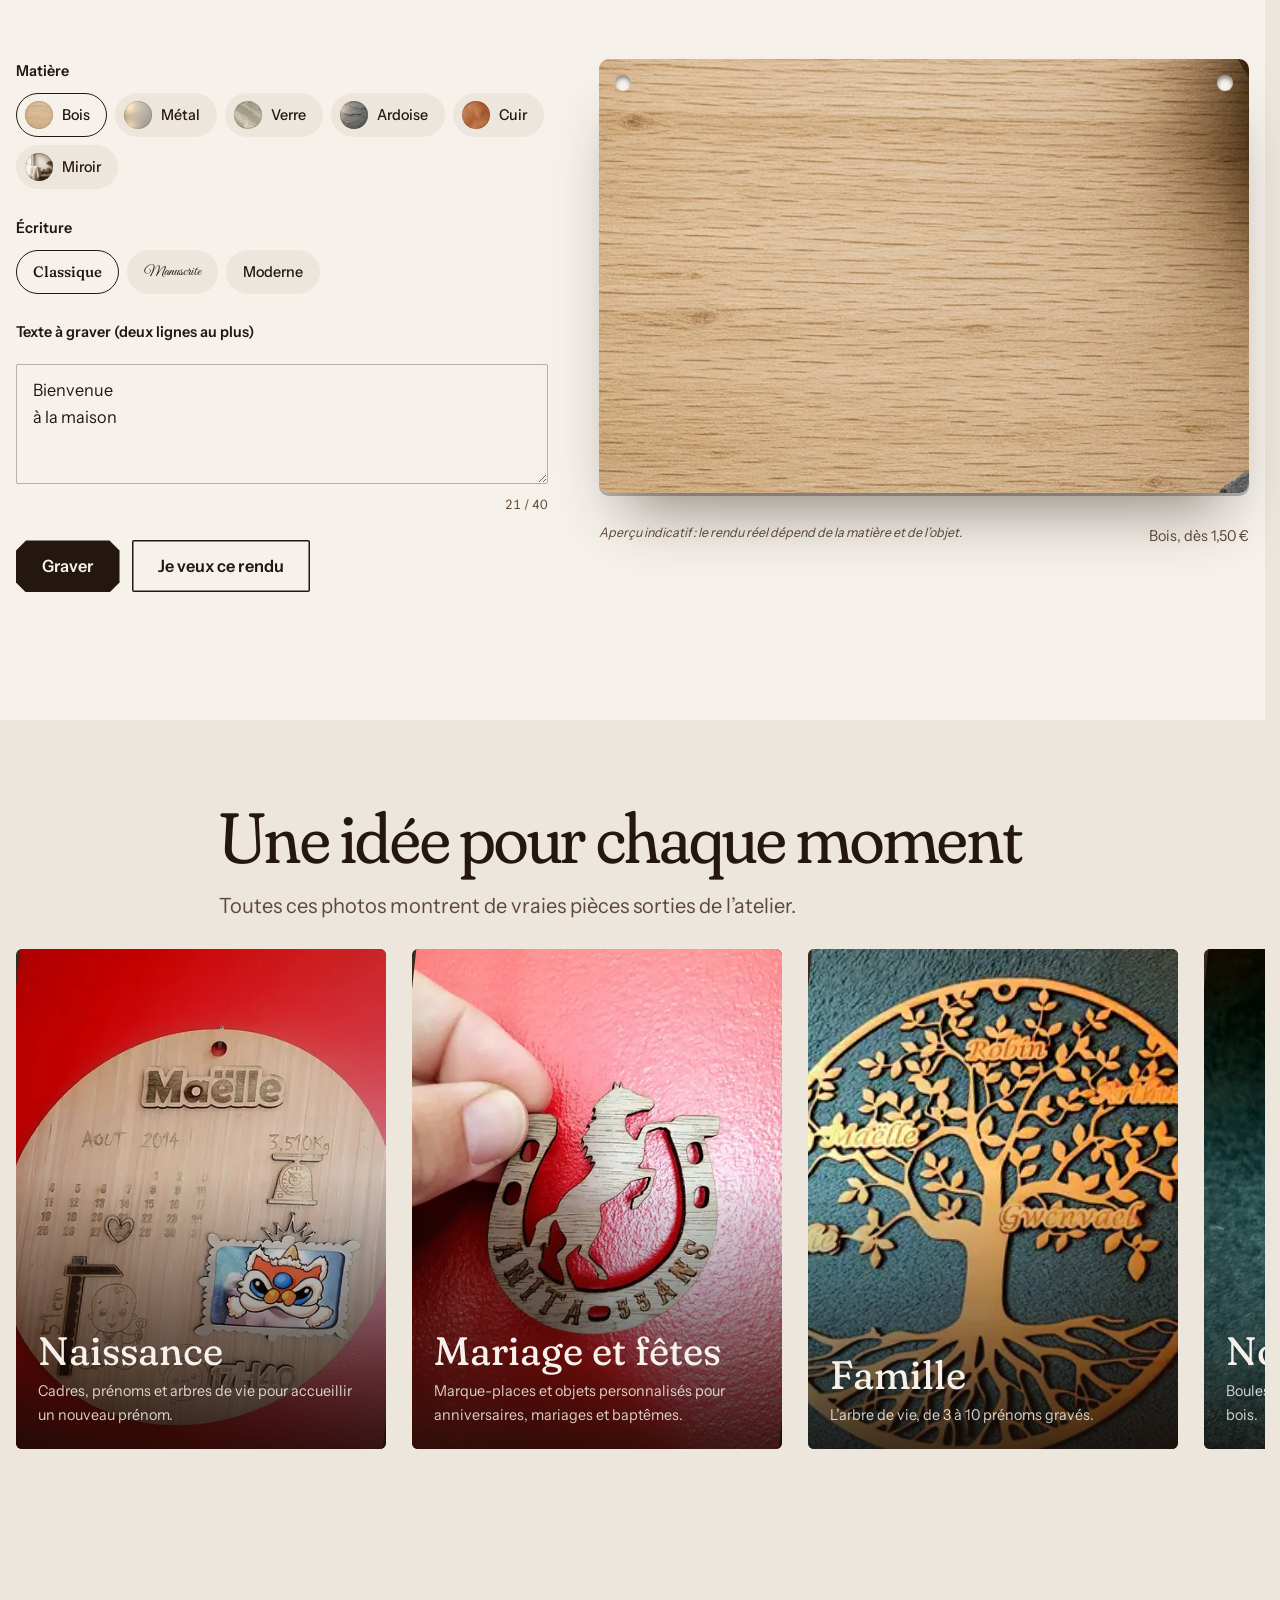
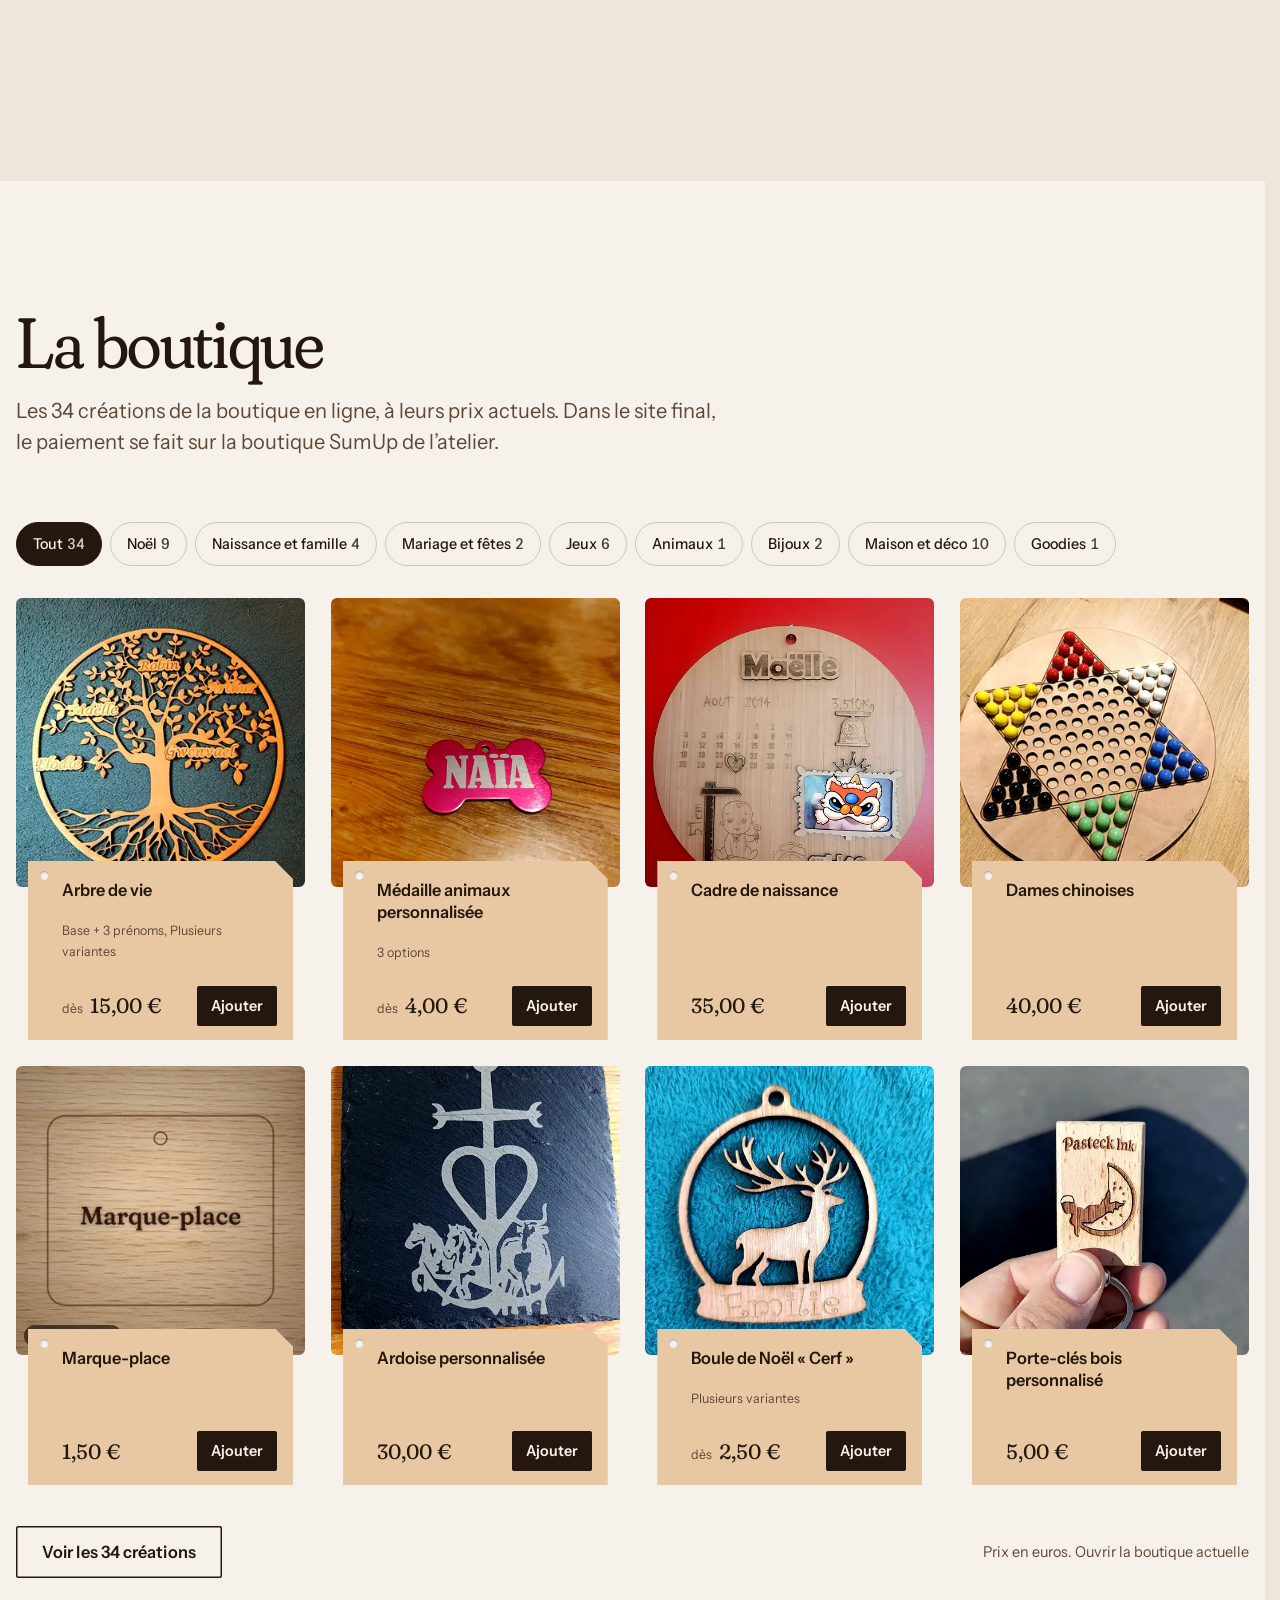
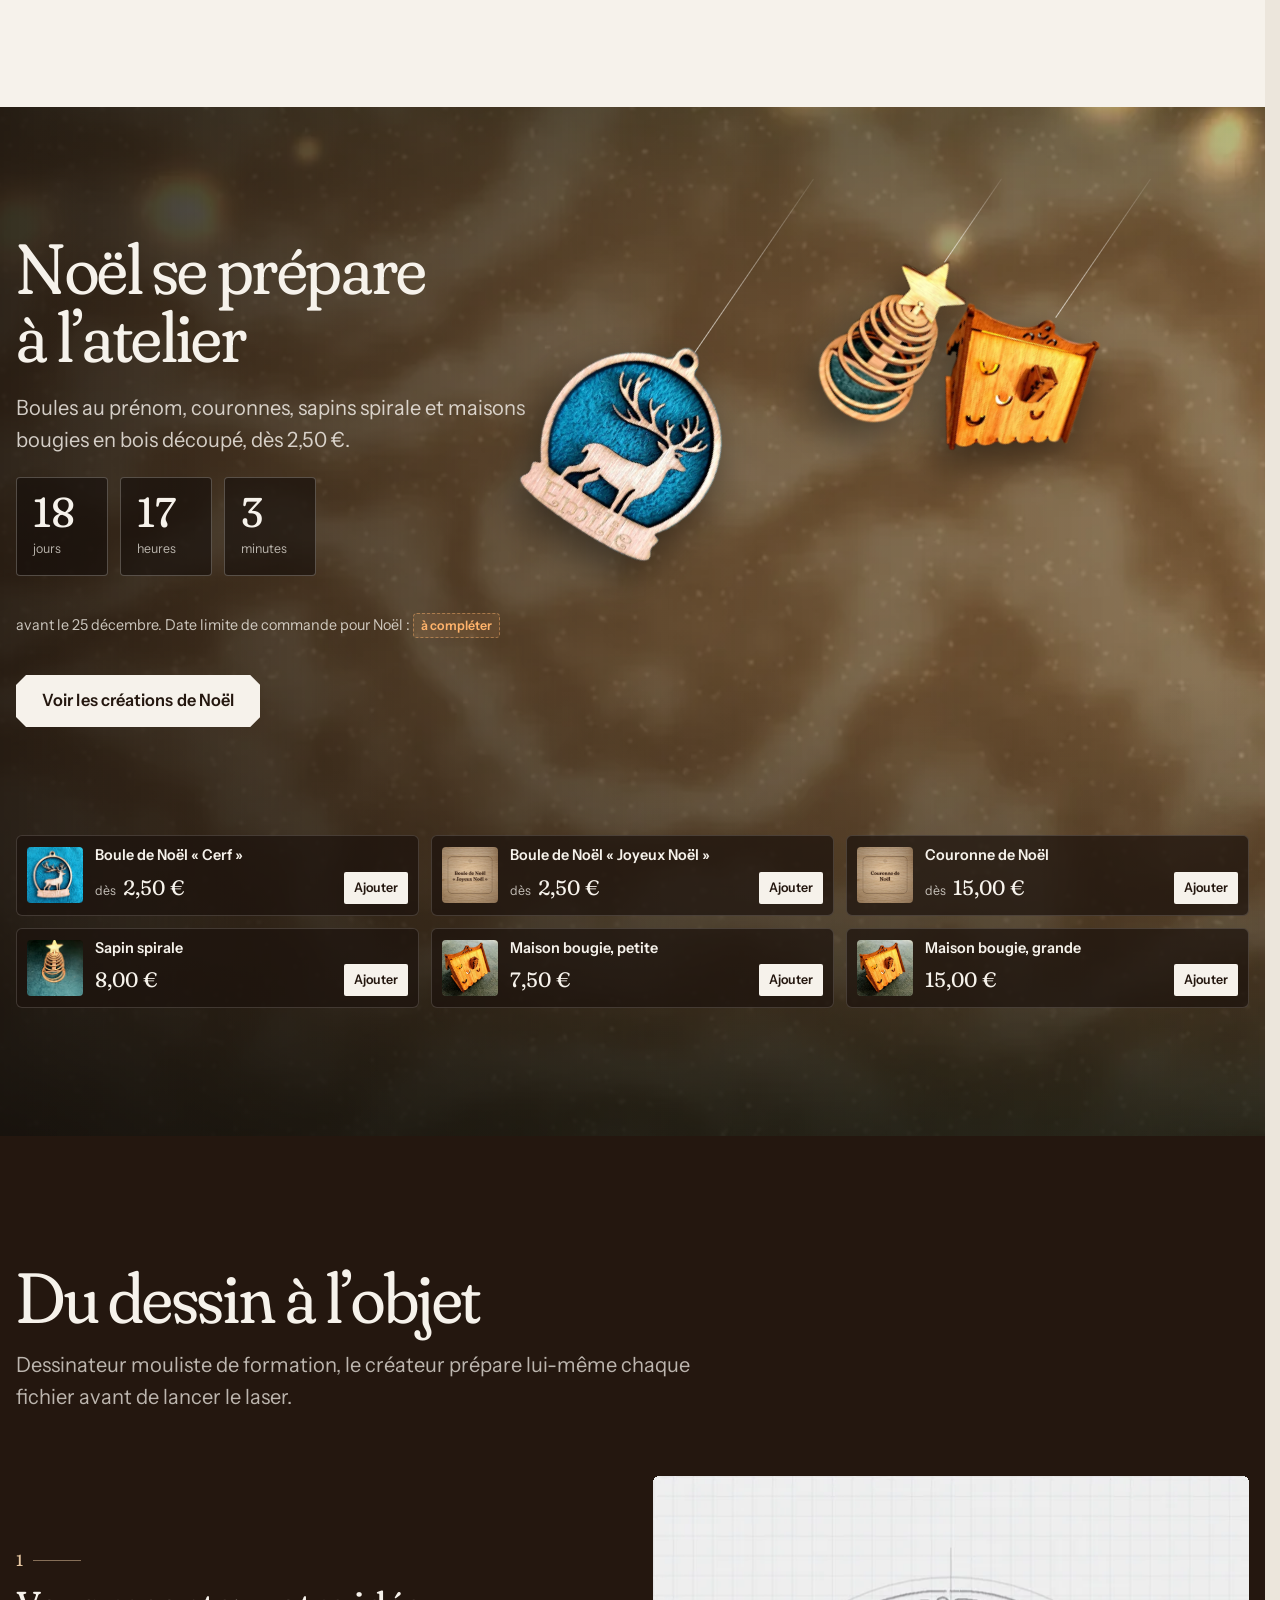
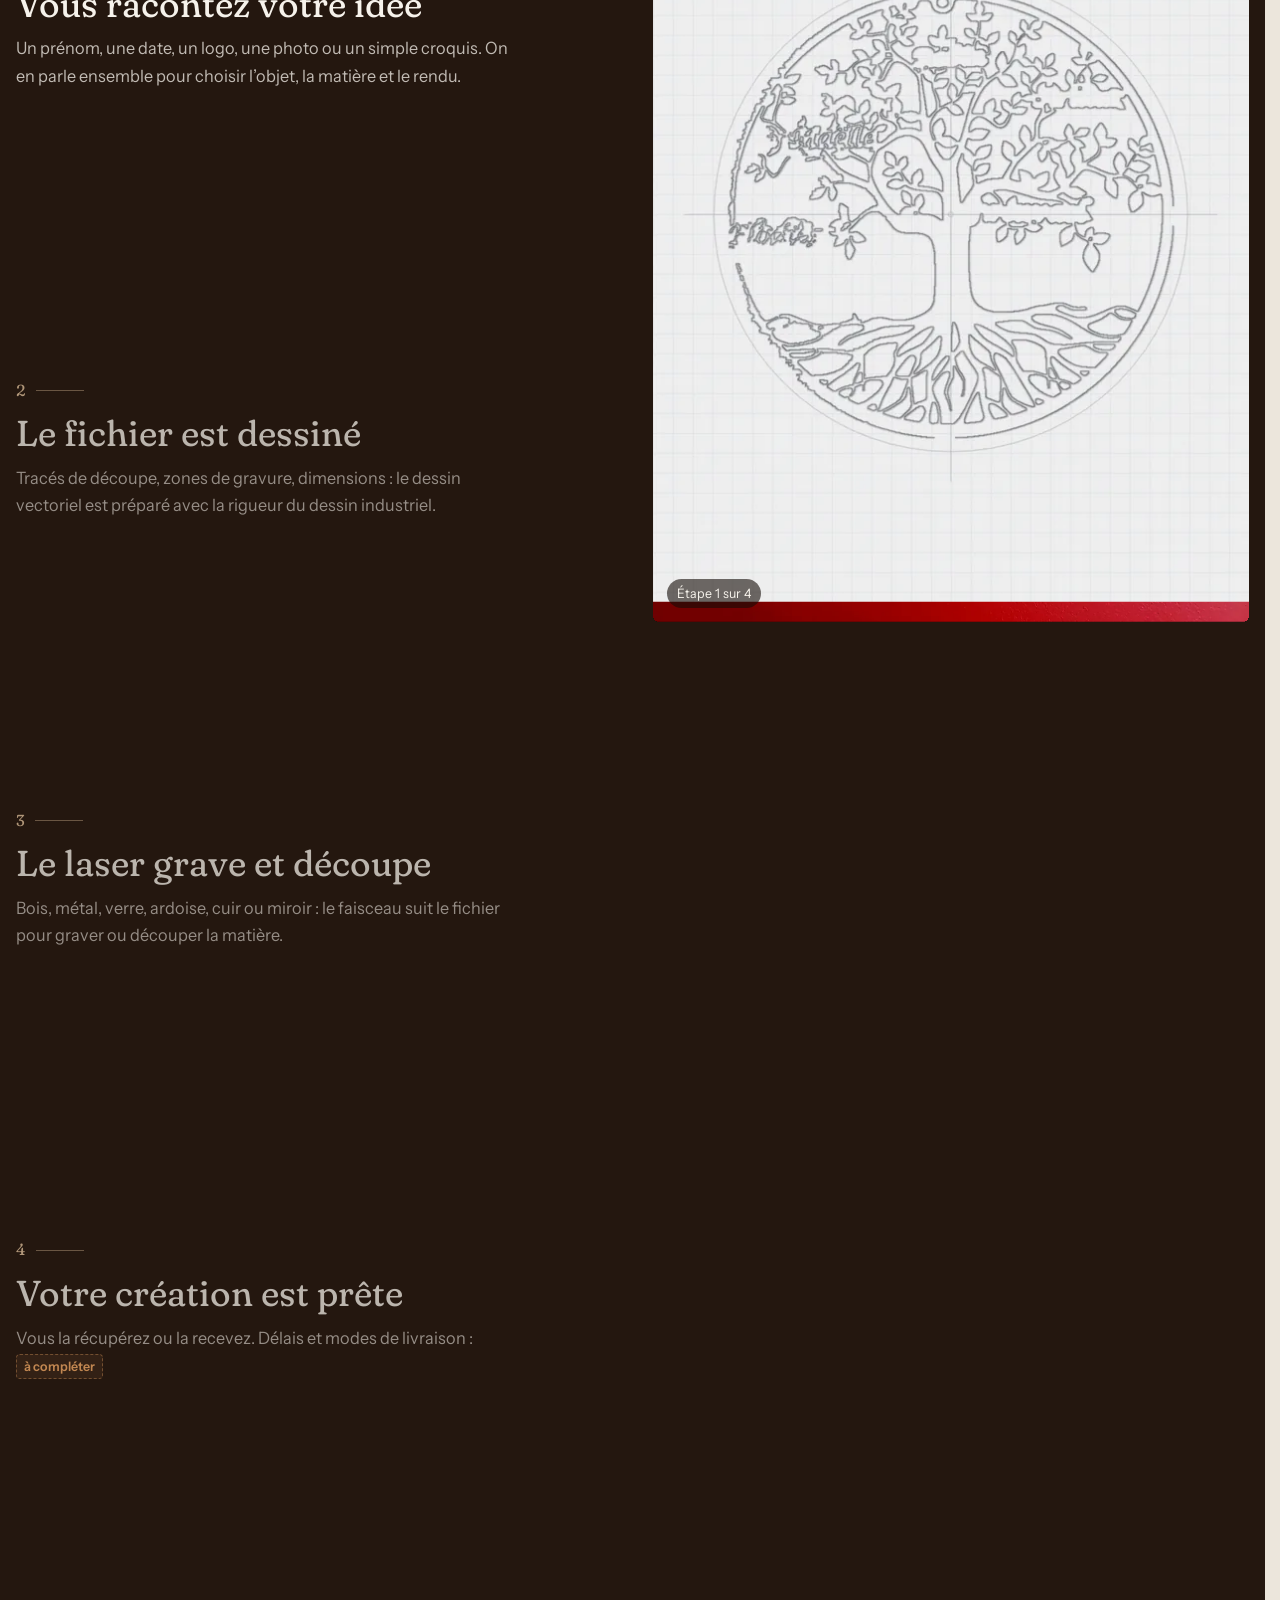
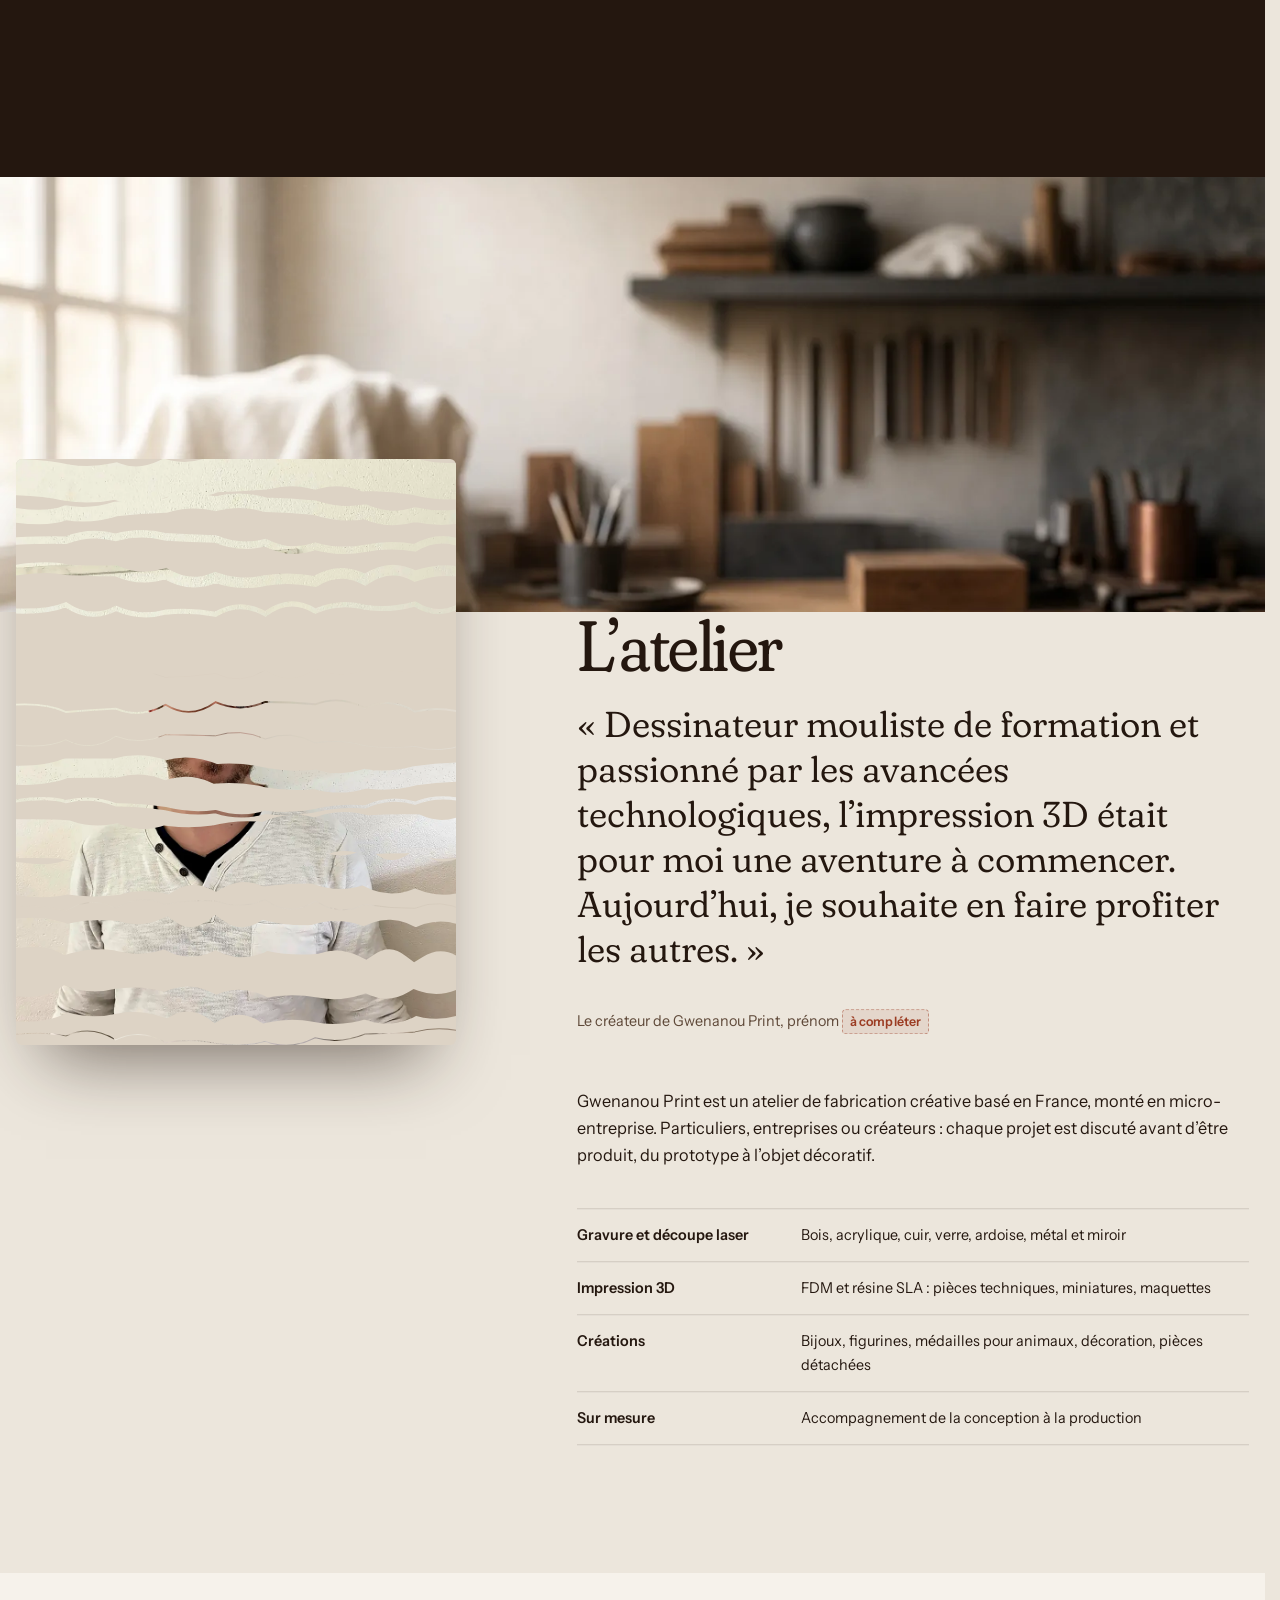
==== commit 455ef1b8: "Mise en ligne : noindex, cache et versions Co-Authored-By: Claude Opus 5.5 <noreply@anthropic.com>" ====
--- a/index.html
+++ b/index.html
@@ -24,7 +24,7 @@
 <link rel="preload" href="assets/fonts/fraunces.woff2" as="font" type="font/woff2" crossorigin>
 <link rel="preload" href="assets/fonts/instrument-sans.woff2" as="font" type="font/woff2" crossorigin>
 <link rel="preload" as="image" href="assets/img/grok/hero-planche-noyer-1600.webp" imagesrcset="assets/img/grok/hero-planche-noyer-960.webp 960w, assets/img/grok/hero-planche-noyer-1600.webp 1600w" imagesizes="(min-width: 980px) 48vw, 92vw" fetchpriority="high">
-<link rel="stylesheet" href="assets/css/site.css?v=1423f326">
+<link rel="stylesheet" href="assets/css/site.css?v=20261028">
 <script>(function(){var d=document.documentElement;try{var c=localStorage.getItem("gw-calme"),r=matchMedia("(prefers-reduced-motion: reduce)").matches;if(sessionStorage.getItem("gw-ouverture")!=="1"&&!location.hash&&c!=="true"&&!(c===null&&r))d.classList.add("avec-ouverture")}catch(e){}setTimeout(function(){d.classList.remove("avec-ouverture")},5000)})();</script>
 <script type="application/ld+json">{"@context": "https://schema.org", "@type": "Organization", "name": "Gwenanou Print", "description": "Création et personnalisation d’objets décoratifs par découpe et gravure laser sur bois, verre, ardoise, cuir, métal et miroir.", "email": "gwenanou.print@gmail.com", "telephone": "+33 6 14 61 38 36", "sameAs": ["https://instagram.com/gwenanou_print", "https://www.facebook.com/profile.php?id=100088041895204", "https://www.linkedin.com/company/gwenanou-print/", "https://gwenanou-print.sumupstore.com"]}</script>
 </head>
@@ -463,14 +463,14 @@
 </dialog>
 
 
-<script src="assets/js/data.js?v=6c4ea839"></script>
+<script src="assets/js/data.js?v=20261028"></script>
 <script src="assets/vendor/gsap.min.js?v=9396f256"></script>
 <script src="assets/vendor/ScrollTrigger.min.js?v=05ca5ad8"></script>
 <script src="assets/vendor/lenis.min.js?v=99a73c03"></script>
-<script src="assets/js/core.js?v=ef638785"></script>
-<script src="assets/js/engrave.js?v=0d943de2"></script>
-<script src="assets/js/pied.js?v=f018b1e7"></script>
+<script src="assets/js/core.js?v=20261028"></script>
+<script src="assets/js/engrave.js?v=20261028"></script>
+<script src="assets/js/pied.js?v=20261028"></script>
 <script src="assets/js/matter.js?v=ae753689"></script>
-<script src="assets/js/home.js?v=ba3706c8"></script>
+<script src="assets/js/home.js?v=20261028"></script>
 </body>
 </html>
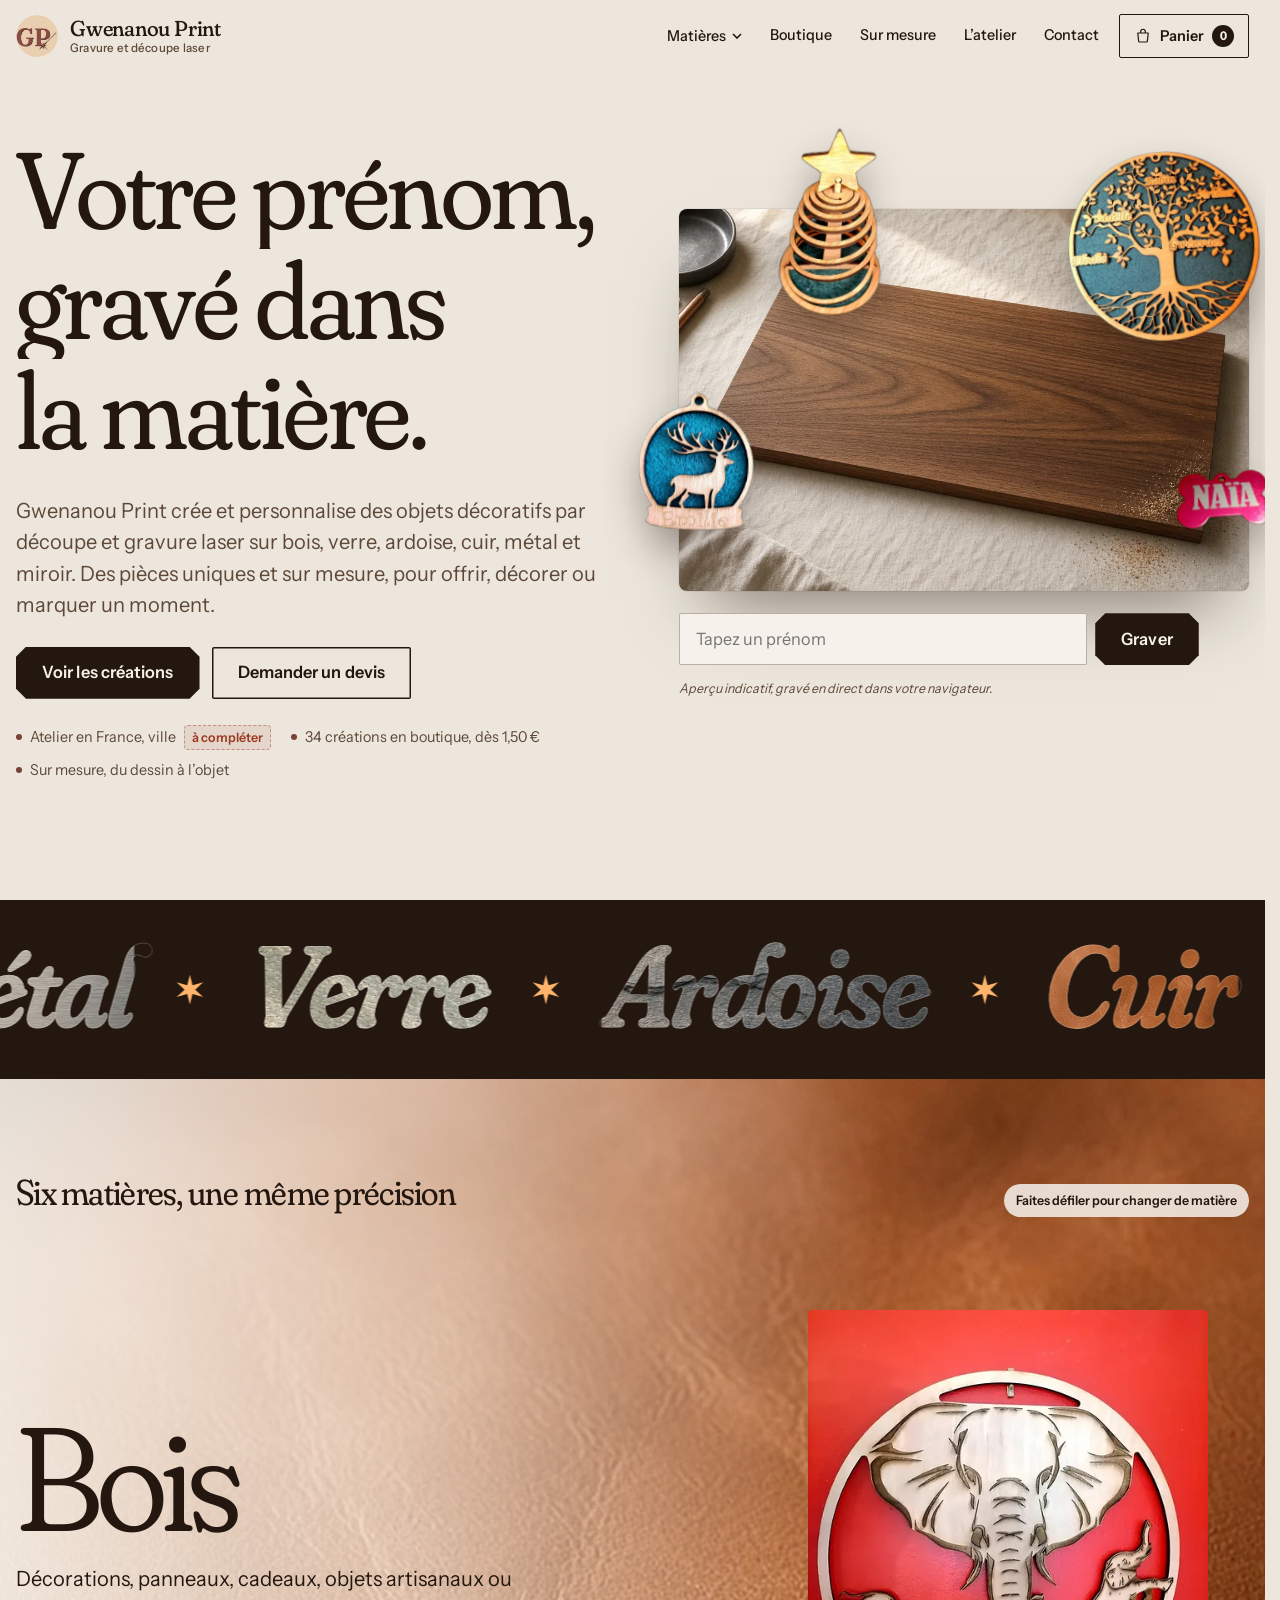
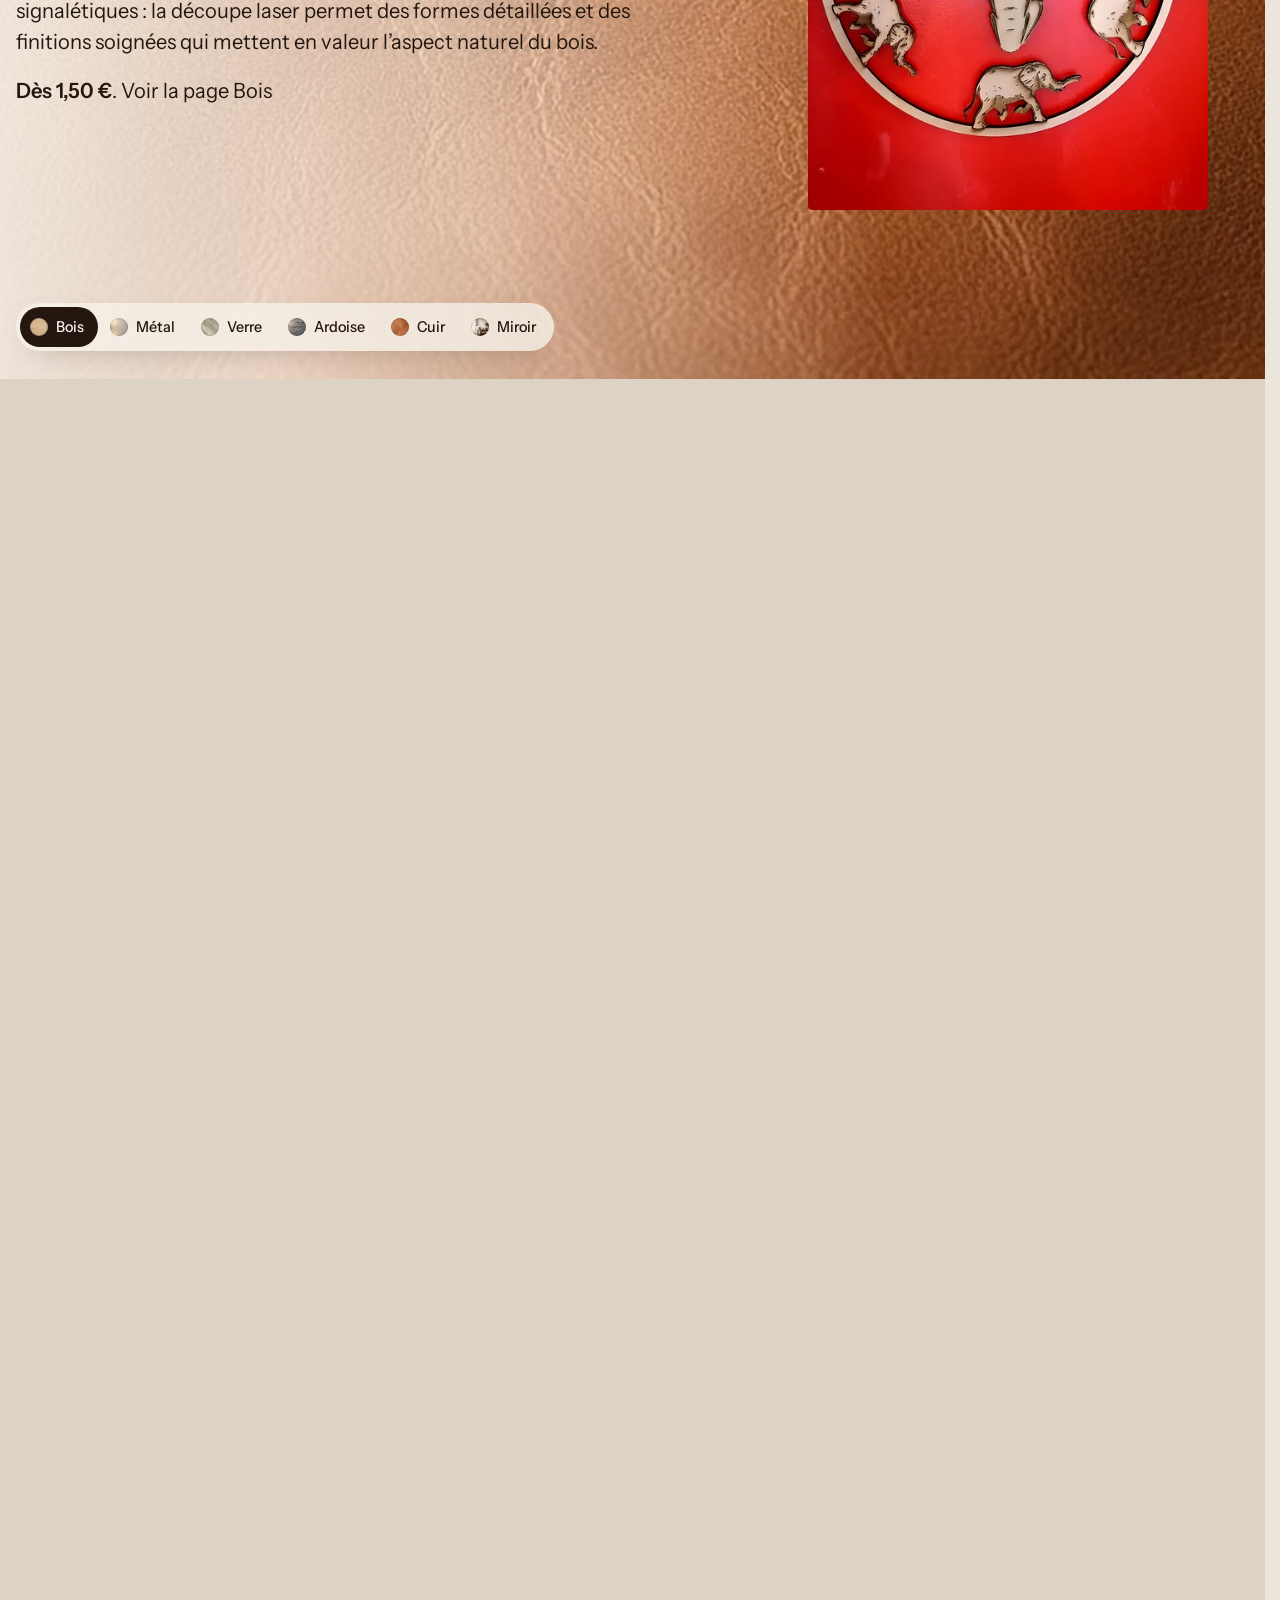
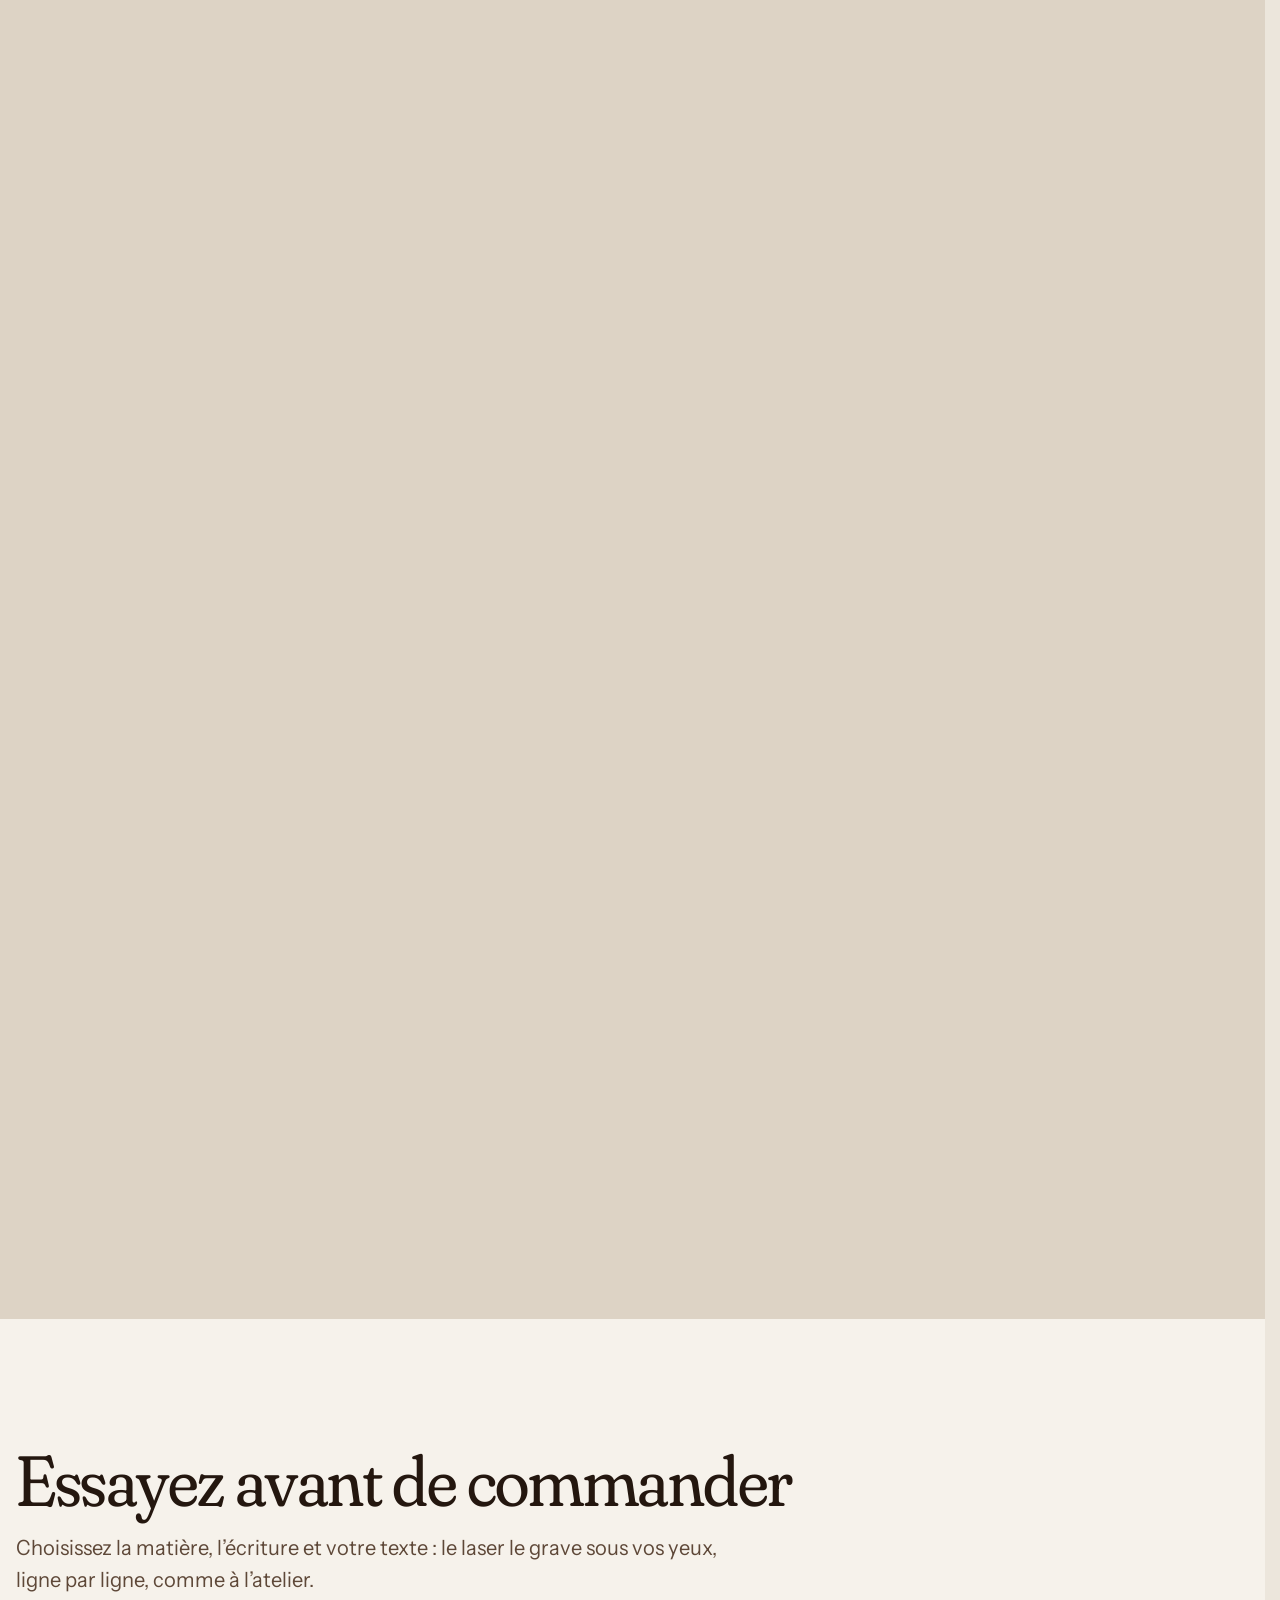
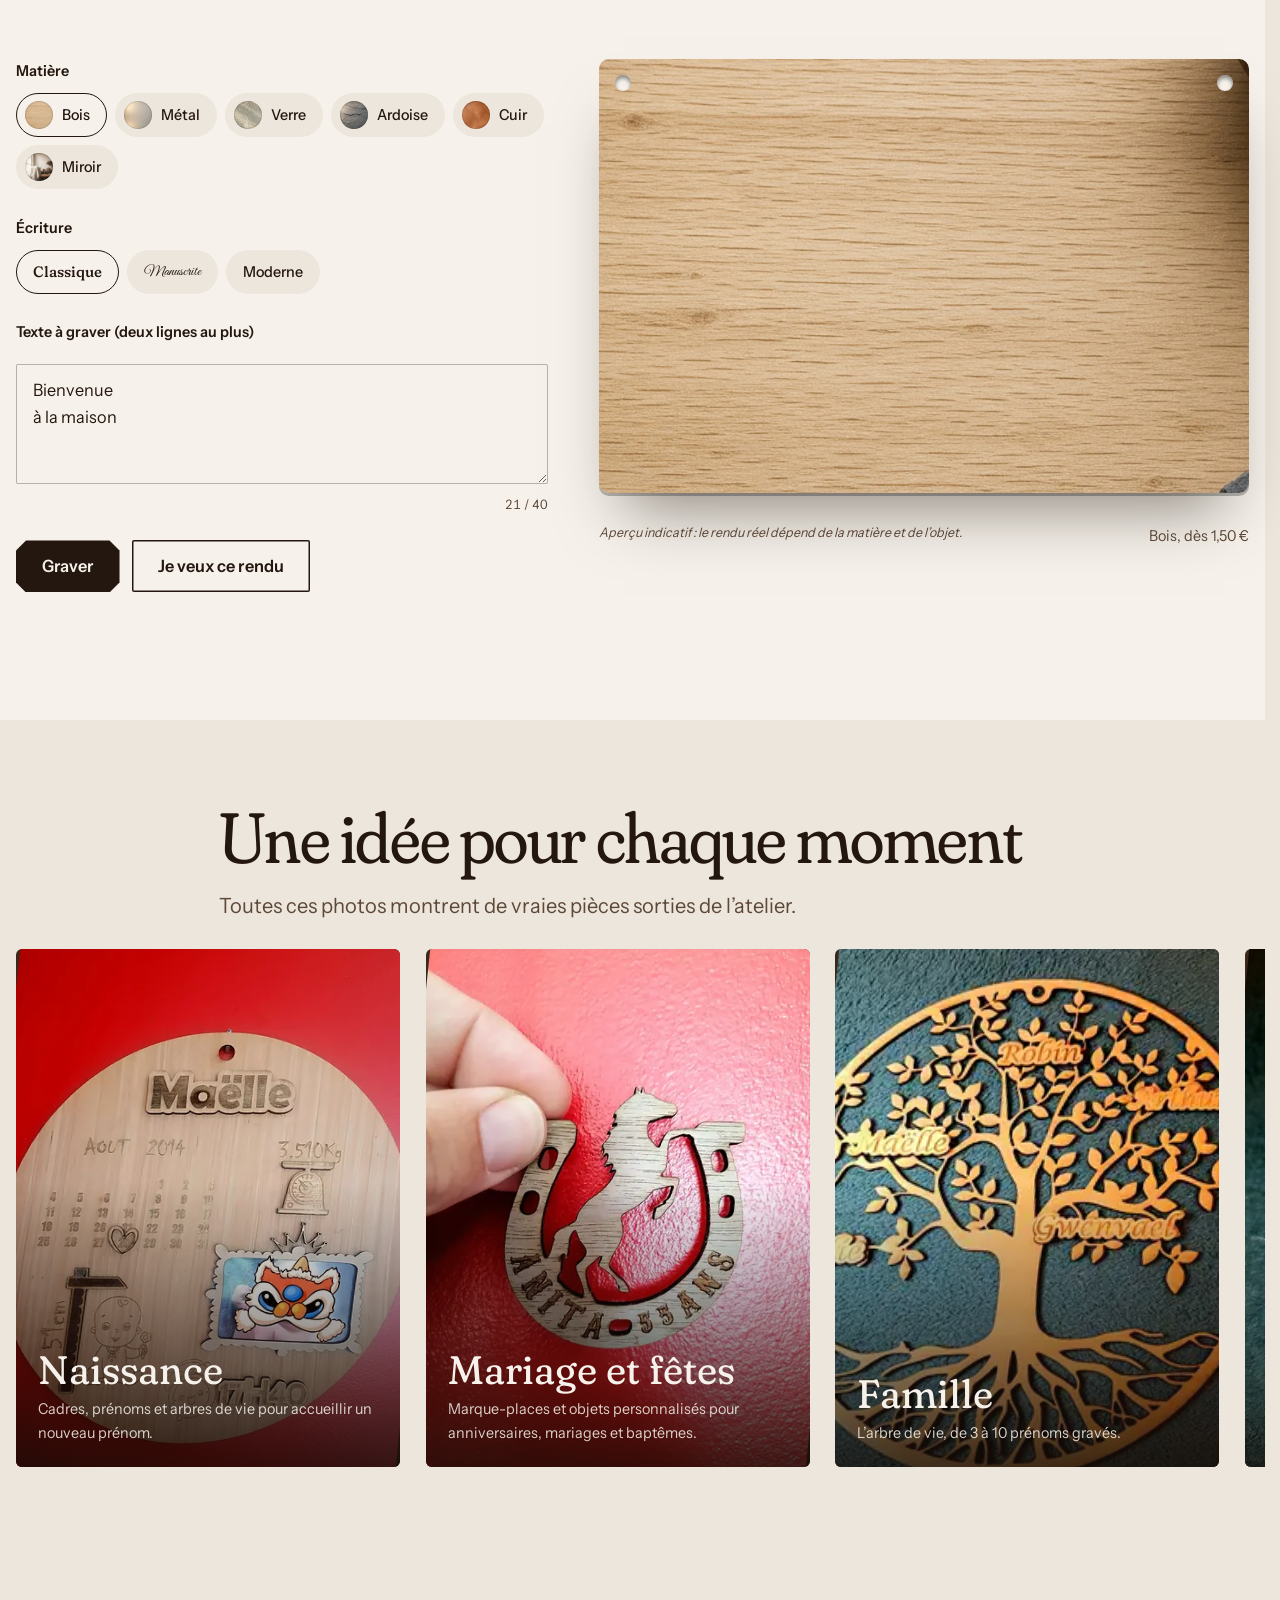
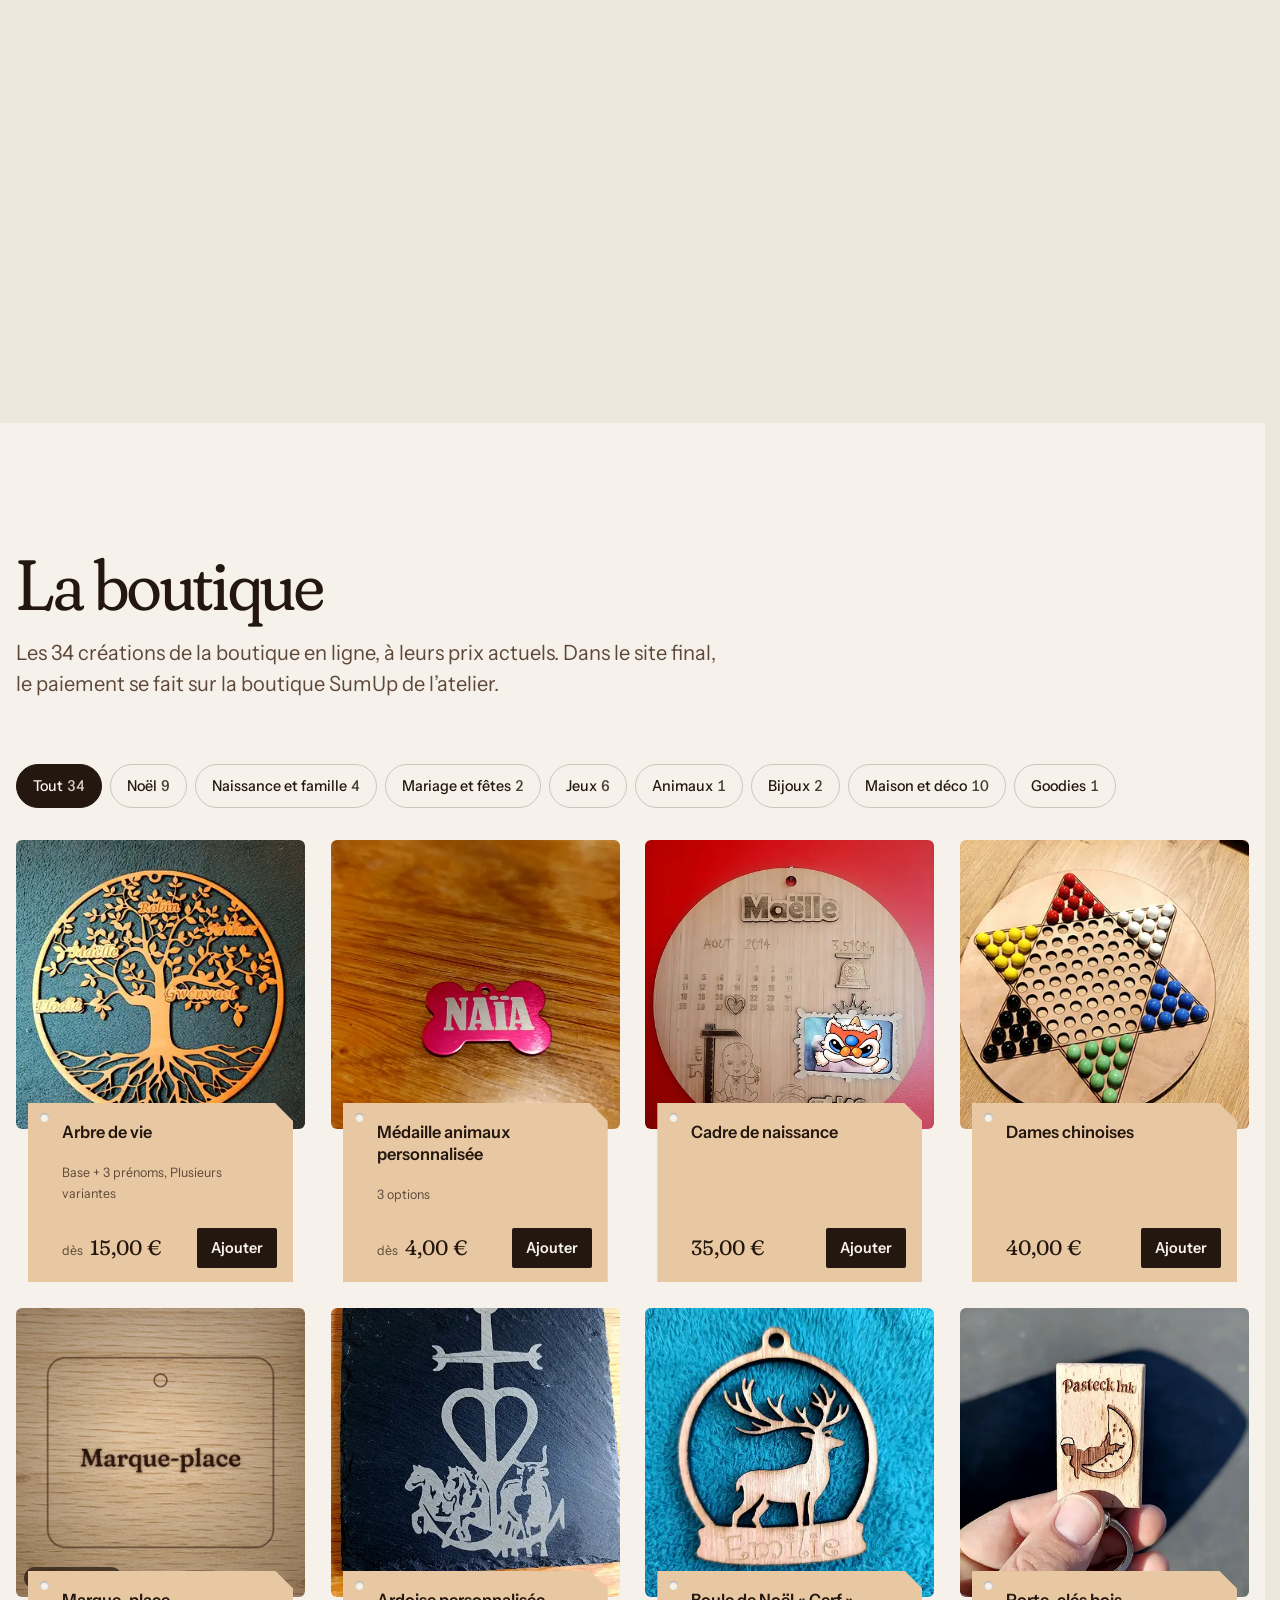
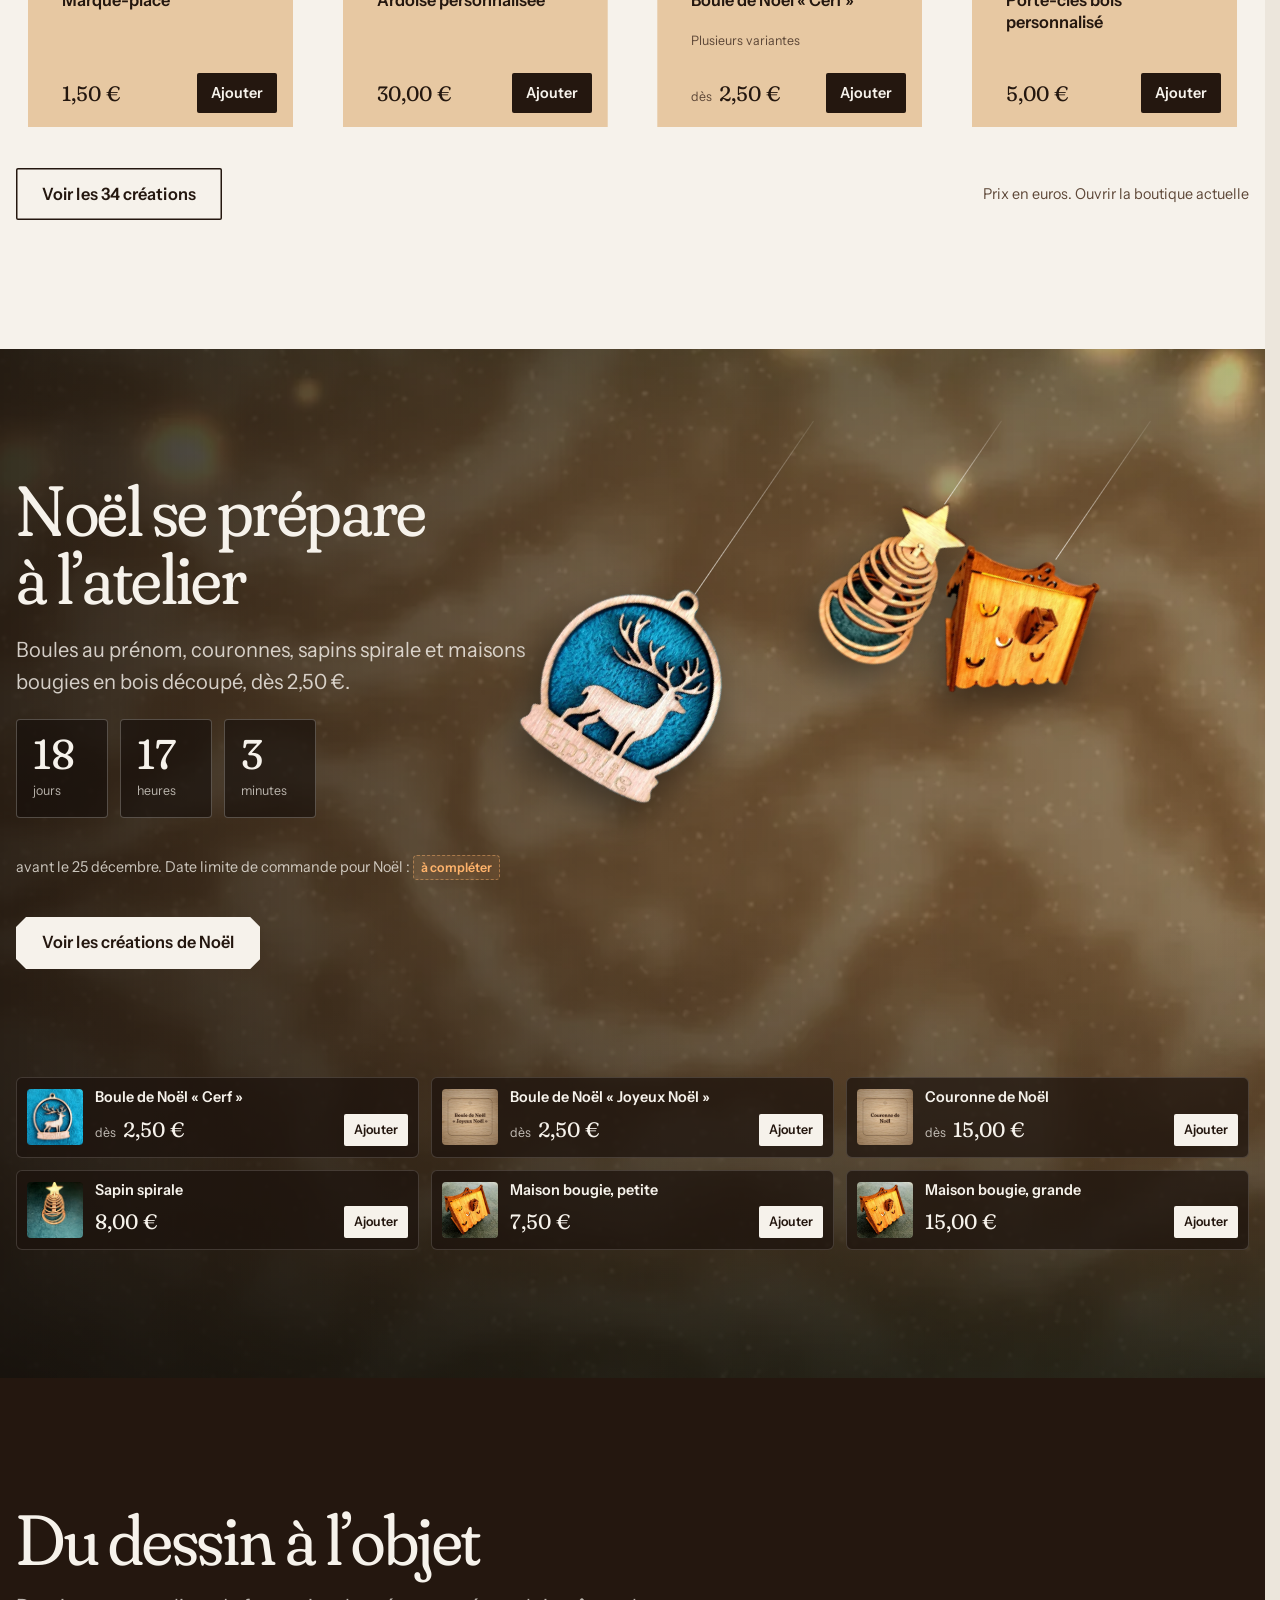
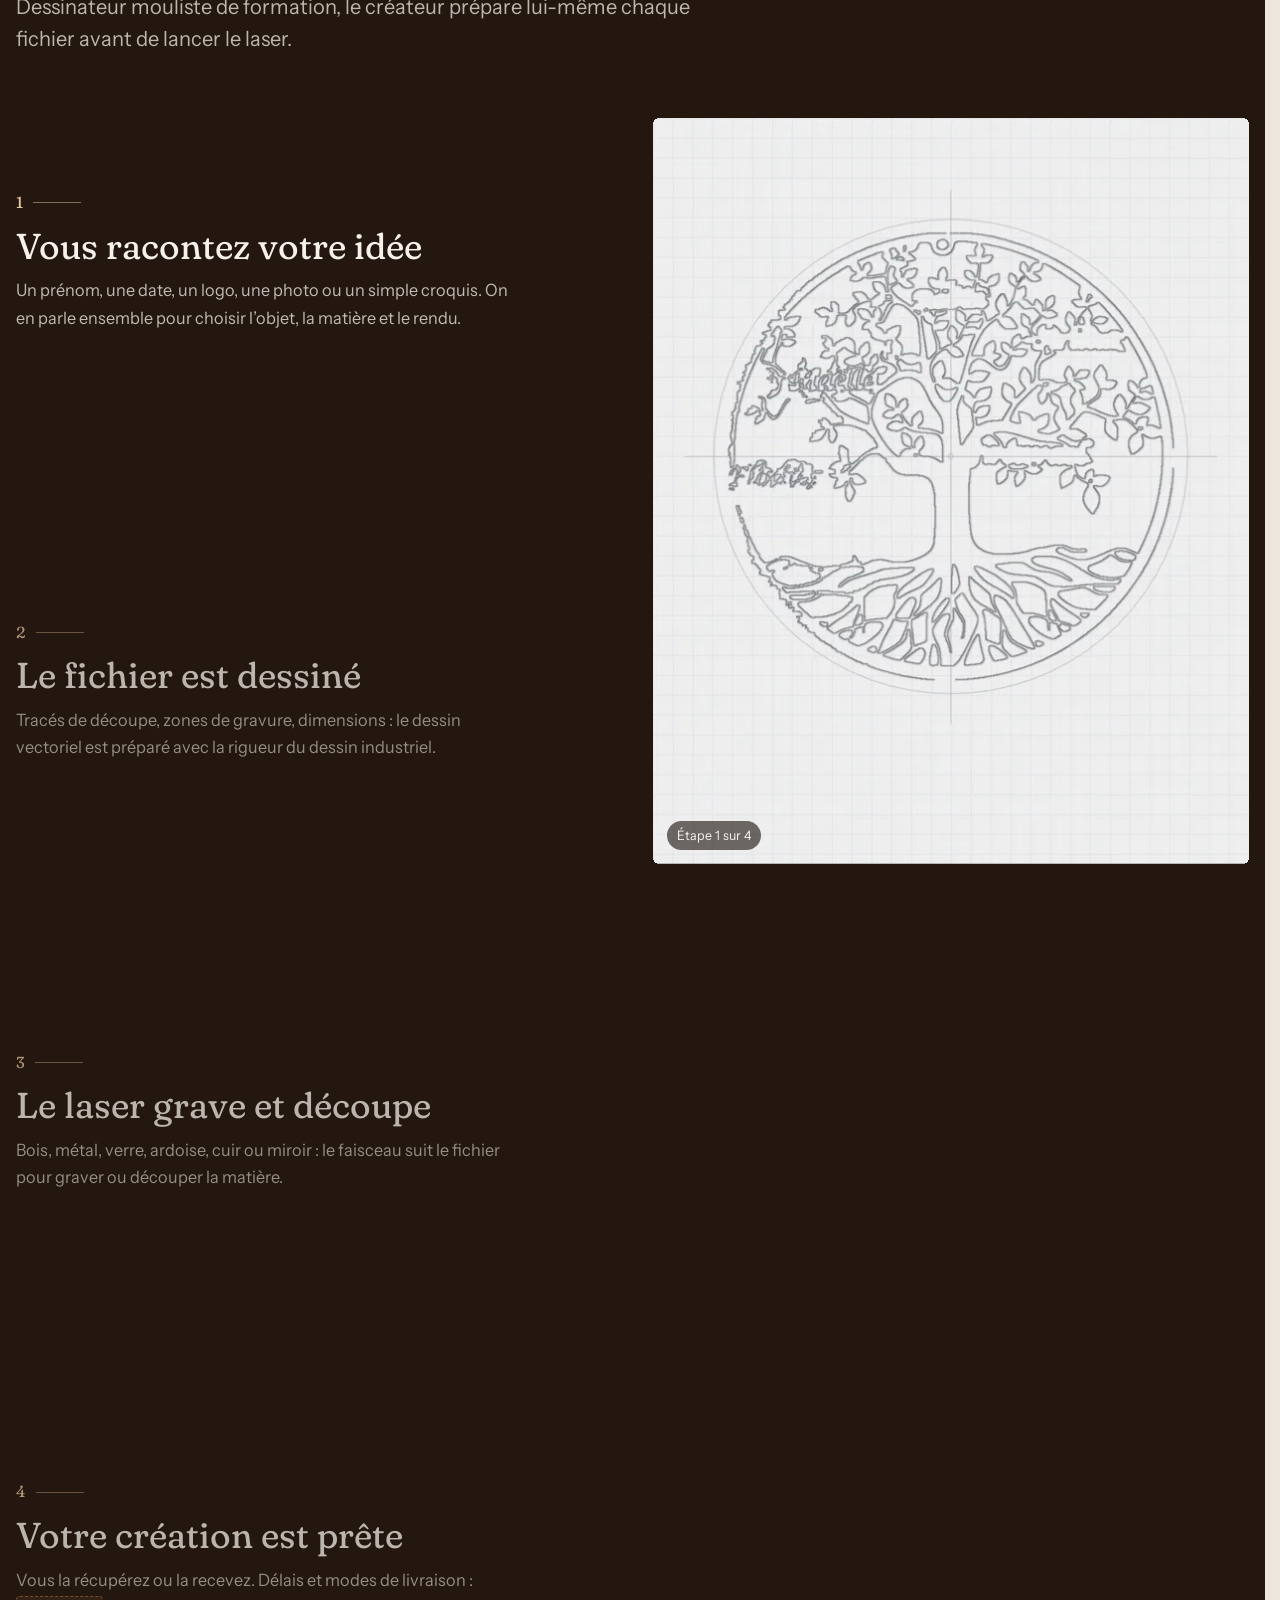
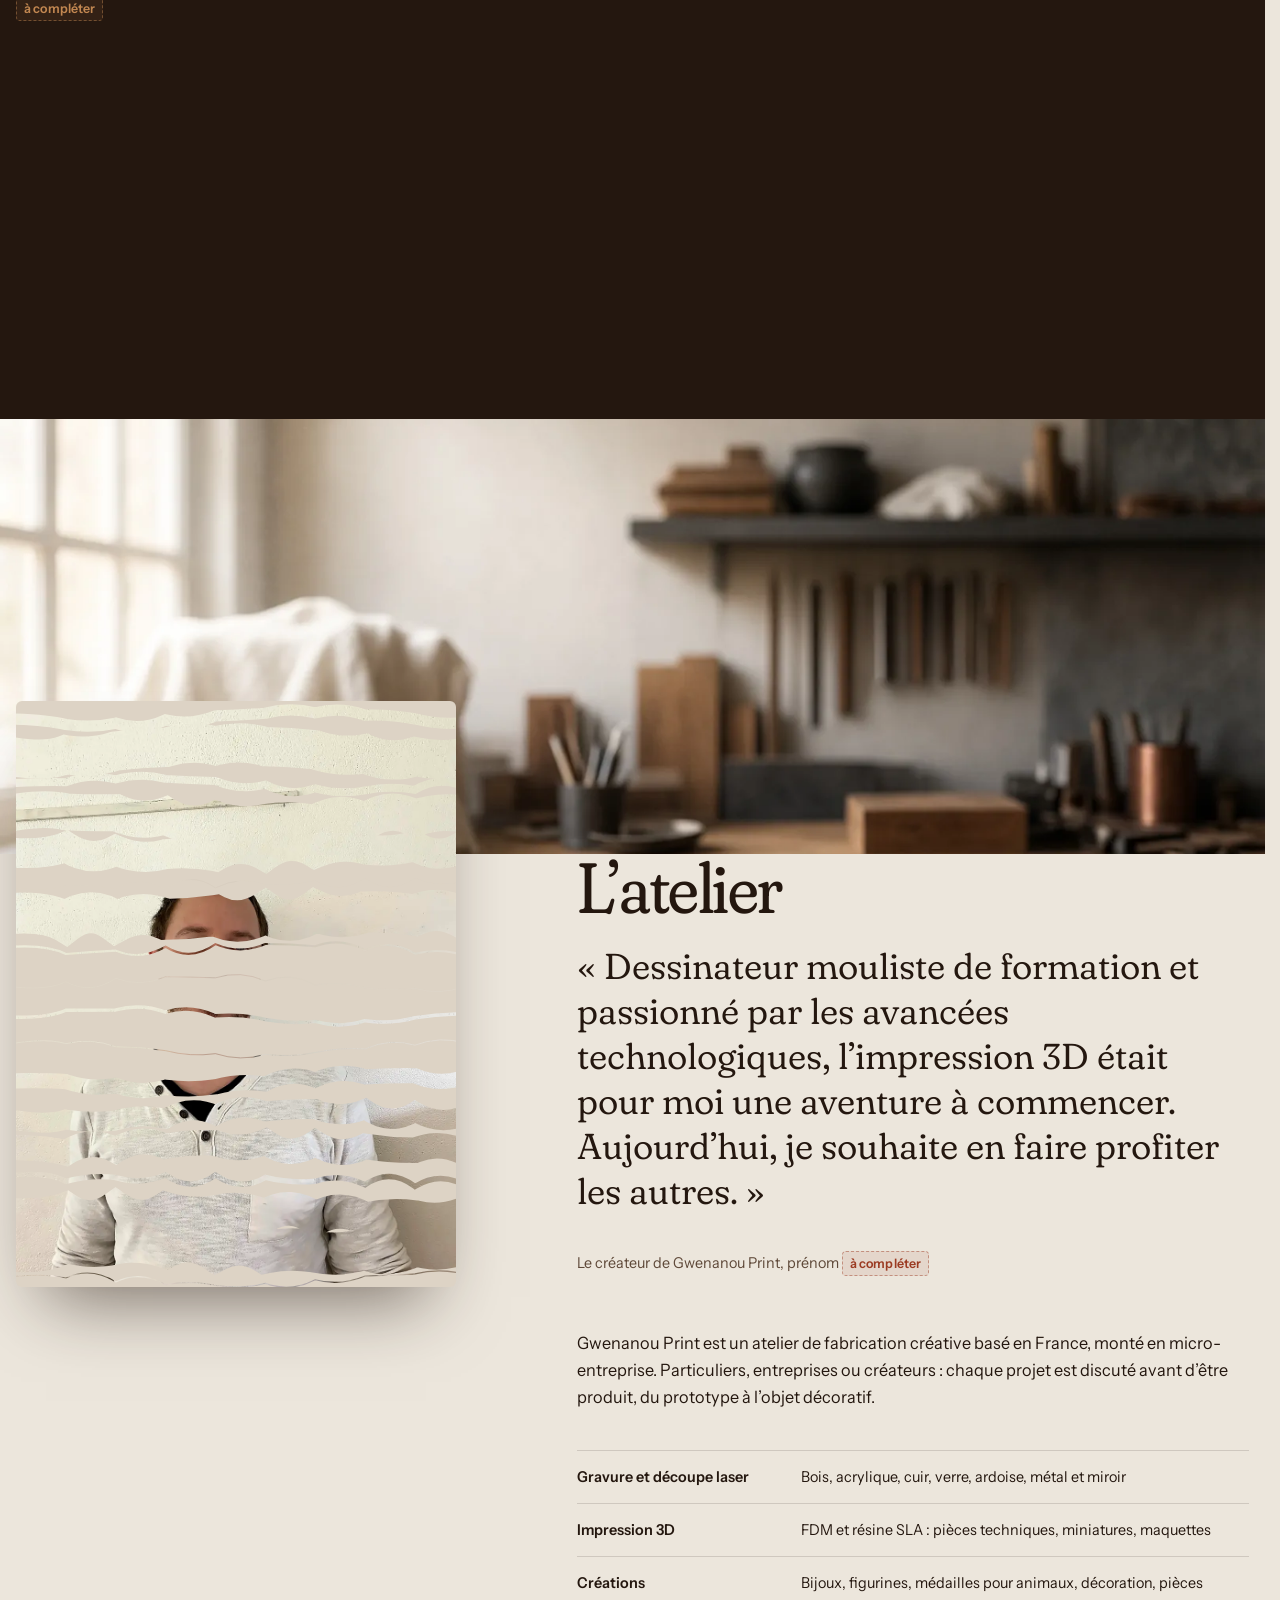
==== commit 5355b8e6: "Corrections audit : galerie de la fiche bornee a l ecran, occasions epinglees tenues dans l ecran, i" ====
--- a/index.html
+++ b/index.html
@@ -24,7 +24,7 @@
 <link rel="preload" href="assets/fonts/fraunces.woff2" as="font" type="font/woff2" crossorigin>
 <link rel="preload" href="assets/fonts/instrument-sans.woff2" as="font" type="font/woff2" crossorigin>
 <link rel="preload" as="image" href="assets/img/grok/hero-planche-noyer-1600.webp" imagesrcset="assets/img/grok/hero-planche-noyer-960.webp 960w, assets/img/grok/hero-planche-noyer-1600.webp 1600w" imagesizes="(min-width: 980px) 48vw, 92vw" fetchpriority="high">
-<link rel="stylesheet" href="assets/css/site.css?v=20261028">
+<link rel="stylesheet" href="assets/css/site.css?v=20261028-2">
 <script>(function(){var d=document.documentElement;try{var c=localStorage.getItem("gw-calme"),r=matchMedia("(prefers-reduced-motion: reduce)").matches;if(sessionStorage.getItem("gw-ouverture")!=="1"&&!location.hash&&c!=="true"&&!(c===null&&r))d.classList.add("avec-ouverture")}catch(e){}setTimeout(function(){d.classList.remove("avec-ouverture")},5000)})();</script>
 <script type="application/ld+json">{"@context": "https://schema.org", "@type": "Organization", "name": "Gwenanou Print", "description": "Création et personnalisation d’objets décoratifs par découpe et gravure laser sur bois, verre, ardoise, cuir, métal et miroir.", "email": "gwenanou.print@gmail.com", "telephone": "+33 6 14 61 38 36", "sameAs": ["https://instagram.com/gwenanou_print", "https://www.facebook.com/profile.php?id=100088041895204", "https://www.linkedin.com/company/gwenanou-print/", "https://gwenanou-print.sumupstore.com"]}</script>
 </head>
@@ -77,6 +77,7 @@
   <a href="#devis">Sur mesure</a>
   <a href="#atelier">L’atelier</a>
   <a href="#contact">Contact</a>
+  <button class="mode-calme" type="button" aria-pressed="false" aria-label="Animations réduites"><i aria-hidden="true"></i><span>Animations réduites</span></button>
   <p class="menu-mobile__contact">gwenanou.print@gmail.com<br>06 14 61 38 36</p>
 </div>
 
@@ -424,12 +425,12 @@
     <div class="pied__bas">
       <span>© 2026 Gwenanou Print, micro-entreprise. SIRET <span class="a-completer">à compléter</span></span>
       <span><button type="button" data-mentions>Mentions légales et conditions</button></span>
+      <span><button class="mode-calme" type="button" aria-pressed="false" aria-label="Animations réduites"><i aria-hidden="true"></i><span>Animations réduites</span></button></span>
       <span>Maquette de refonte, non officielle</span>
     </div>
   </div>
 </footer>
 
-<button class="mode-calme" type="button" aria-pressed="false" aria-label="Animations réduites"><i aria-hidden="true"></i><span>Animations réduites</span></button>
 
 <aside class="tiroir" id="panier" role="dialog" aria-modal="true" aria-labelledby="panier-titre" aria-hidden="true" inert hidden>
   <div class="tiroir__fond"></div>
@@ -463,14 +464,14 @@
 </dialog>
 
 
-<script src="assets/js/data.js?v=20261028"></script>
+<script src="assets/js/data.js?v=20261028-2"></script>
 <script src="assets/vendor/gsap.min.js?v=9396f256"></script>
 <script src="assets/vendor/ScrollTrigger.min.js?v=05ca5ad8"></script>
 <script src="assets/vendor/lenis.min.js?v=99a73c03"></script>
-<script src="assets/js/core.js?v=20261028"></script>
-<script src="assets/js/engrave.js?v=20261028"></script>
-<script src="assets/js/pied.js?v=20261028"></script>
-<script src="assets/js/matter.js?v=ae753689"></script>
-<script src="assets/js/home.js?v=20261028"></script>
+<script src="assets/js/core.js?v=20261028-2"></script>
+<script src="assets/js/engrave.js?v=20261028-2"></script>
+<script src="assets/js/pied.js?v=20261028-2"></script>
+<script src="assets/js/matter.js?v=20261028-2"></script>
+<script src="assets/js/home.js?v=20261028-2"></script>
 </body>
 </html>
--- a/assets/css/site.css
+++ b/assets/css/site.css
@@ -118,7 +118,7 @@
 .marque { display: inline-flex; align-items: center; gap: 12px; text-decoration: none; margin-right: auto; }
 .marque img { width: 42px; height: 42px; border-radius: 50%; }
 .marque span { font-family: var(--f-titre); font-variation-settings: "opsz" 72; font-size: 1.35rem; font-weight: 450; letter-spacing: -.01em; line-height: 1; }
-.marque small { display: block; font-family: var(--f-texte); font-size: .72rem; letter-spacing: .02em; color: var(--noyer-doux); margin-top: 3px; font-weight: 500; }
+.marque small { display: block; font-family: var(--f-texte); font-size: max(12px, .72rem); letter-spacing: .02em; color: var(--noyer-doux); margin-top: 3px; font-weight: 500; }
 .nav { display: none; gap: 28px; align-items: center; }
 .nav a { text-decoration: none; font-weight: 500; font-size: var(--t-s); }
 .nav-matieres { position: relative; }
@@ -503,10 +503,10 @@
 .copier { border: 1px solid rgba(246, 242, 235, .3); background: none; color: var(--lin-clair); border-radius: 20px; font-size: var(--t-xs); padding: 3px 10px; margin-left: 6px; }
 .pied__bas { display: flex; flex-wrap: wrap; gap: 12px 24px; justify-content: space-between; font-size: var(--t-xs); color: rgba(246, 242, 235, .62); border-top: 1px solid rgba(246, 242, 235, .14); padding-top: 22px; }
 .pied__bas button { background: none; border: 0; color: inherit; padding: 0; text-decoration: underline; font-size: inherit; }
-.mode-calme { position: fixed; right: calc(var(--gout-d) + 2px); bottom: calc(14px + env(safe-area-inset-bottom, 0px)); z-index: 40; display: inline-flex; align-items: center; gap: 8px; border: 1px solid rgba(36, 23, 15, .18); background: rgba(246, 242, 235, .94); border-radius: 30px; padding: 8px 10px; font-size: var(--t-xs); font-weight: 600; color: var(--noyer); }
-.mode-calme span { max-width: 0; overflow: hidden; white-space: nowrap; transition: max-width .4s var(--ease-out); }
-.mode-calme:hover span, .mode-calme:focus-visible span, .mode-calme[aria-pressed="true"] span { max-width: 14em; }
-.mode-calme i { width: 26px; height: 15px; border-radius: 8px; background: rgba(36, 23, 15, .2); position: relative; transition: background .25s; }
+.mode-calme { display: inline-flex; align-items: center; gap: 8px; min-height: 44px; border: 1px solid rgba(246, 242, 235, .3); background: none; border-radius: 30px; padding: 6px 14px; font-size: var(--t-xs); font-weight: 600; color: inherit; }
+.pied__bas .mode-calme { border: 1px solid rgba(246, 242, 235, .3); padding: 6px 14px; text-decoration: none; }
+.menu-mobile .mode-calme { align-self: flex-start; margin-top: 14px; color: var(--lin-clair); }
+.mode-calme i { width: 26px; height: 15px; border-radius: 8px; background: rgba(246, 242, 235, .25); position: relative; transition: background .25s; }
 .mode-calme i::after { content: ""; position: absolute; top: 2px; left: 2px; width: 11px; height: 11px; border-radius: 50%; background: var(--lin-clair); transition: transform .25s; }
 .mode-calme[aria-pressed="true"] i { background: var(--ok); }
 .mode-calme[aria-pressed="true"] i::after { transform: translateX(11px); }
@@ -612,7 +612,7 @@
 .chez-vous__objet { position: absolute; left: 50%; bottom: 33.6%; width: 44%; translate: -50% 0; transform-origin: 50% 100%; filter: drop-shadow(0 18px 14px rgba(36, 23, 15, .38)); cursor: grab; touch-action: none; }
 .chez-vous__objet:active { cursor: grabbing; }
 .chez-vous__objet img { width: 100%; }
-@media (min-width: 900px) { .fiche { grid-template-columns: minmax(0, 1.05fr) minmax(0, .95fr); } .fiche__galerie { position: sticky; top: calc(var(--entete) + 20px); } .chez-vous { grid-template-columns: 1fr 1fr; } }
+@media (min-width: 900px) { .fiche { grid-template-columns: minmax(0, 1.05fr) minmax(0, .95fr); } .fiche__galerie { position: sticky; top: calc(var(--entete-h, var(--entete)) + 20px); max-height: calc(100svh - var(--entete-h, var(--entete)) - 40px); display: flex; flex-direction: column; } .fiche__principale { flex: 0 1 auto; min-height: 0; } .fiche__vignettes, .fiche__galerie > .petit { flex: none; } .chez-vous { grid-template-columns: 1fr 1fr; } }
 
 /* Mode calme : tout reste visible et lisible */
 html.calme *, html.calme *::before, html.calme *::after { animation-duration: .001ms !important; animation-iteration-count: 1 !important; transition-duration: .001ms !important; scroll-behavior: auto !important; }
@@ -675,22 +675,24 @@
   .marque { min-height: 44px; }
   .sommaire a { min-height: 40px; display: inline-flex; align-items: center; }
   .copier { min-height: 40px; padding: 4px 12px; }
-  .pied ul a { display: inline-block; padding-block: 9px; }
-  .produit__titre { padding-block: 10px; }
+  .pied ul a { display: inline-flex; align-items: center; min-height: 44px; padding-block: 9px; }
+  .produit__titre { padding-block: 10px; min-height: 44px; display: flex; align-items: center; }
   .quantite button { width: 44px; height: 44px; }
   .fiche__vignettes button { width: 64px; height: 64px; }
   .matieres__rail button { min-height: 44px; }
-  input[type="range"] { min-height: 40px; }
+  input[type="range"] { min-height: 44px; }
+  .fil-ariane a { display: inline-flex; align-items: center; min-height: 44px; min-width: 44px; }
+  .pied__bas button { min-height: 44px; }
+  .burger { flex: none; min-width: 44px; }
 }
 .visuel-etape svg.dessin #trace-arbre { stroke-width: 1.3; }
 .visuel-etape svg.dessin .cartouche rect, .visuel-etape svg.dessin .cartouche path { fill: none; stroke: #2C3E66; stroke-width: 1; opacity: .7; }
 .visuel-etape svg.dessin .cartouche text { font: 500 13px var(--f-texte); fill: #2C3E66; }
-.mode-calme span { animation: aideCalme 5s .8s both; }
-@keyframes aideCalme { 0%, 80% { max-width: 14em; } 100% { max-width: 0; } }
-html.calme .mode-calme span { animation: none; }
-.occasions.est-epingle { padding-top: calc(var(--entete) + 12px); padding-bottom: 32px; }
-.occasions.est-epingle .entete-section { margin-bottom: 28px; }
-.occasions.est-epingle .occasion { width: min(clamp(260px, 30vw, 430px), calc((100svh - 400px) / 1.35)); }
+.occasions.est-epingle { height: 100svh; display: flex; flex-direction: column; padding-top: calc(var(--entete-h, var(--entete)) + 12px); padding-bottom: 32px; }
+.occasions.est-epingle .entete-section { margin-bottom: 28px; flex: none; }
+.occasions.est-epingle .occasions__piste { flex: 1; min-height: 0; align-items: flex-start; }
+.occasions.est-epingle .occasion { width: auto; height: min(100%, calc(clamp(260px, 30vw, 430px) * 1.35)); }
+@media (max-height: 600px) { .occasions.est-epingle .entete-section { margin-bottom: 16px; gap: 8px; } .occasions.est-epingle .t-2 { font-size: var(--t-xl); } .occasions.est-epingle .occasion__txt p { display: none; } }
 .noel .petit { color: rgba(246, 242, 235, .78); }
 .matiere-txt[inert] { pointer-events: none; }
 .matieres:not(.matieres--anime) .rail__curseur { display: none; }
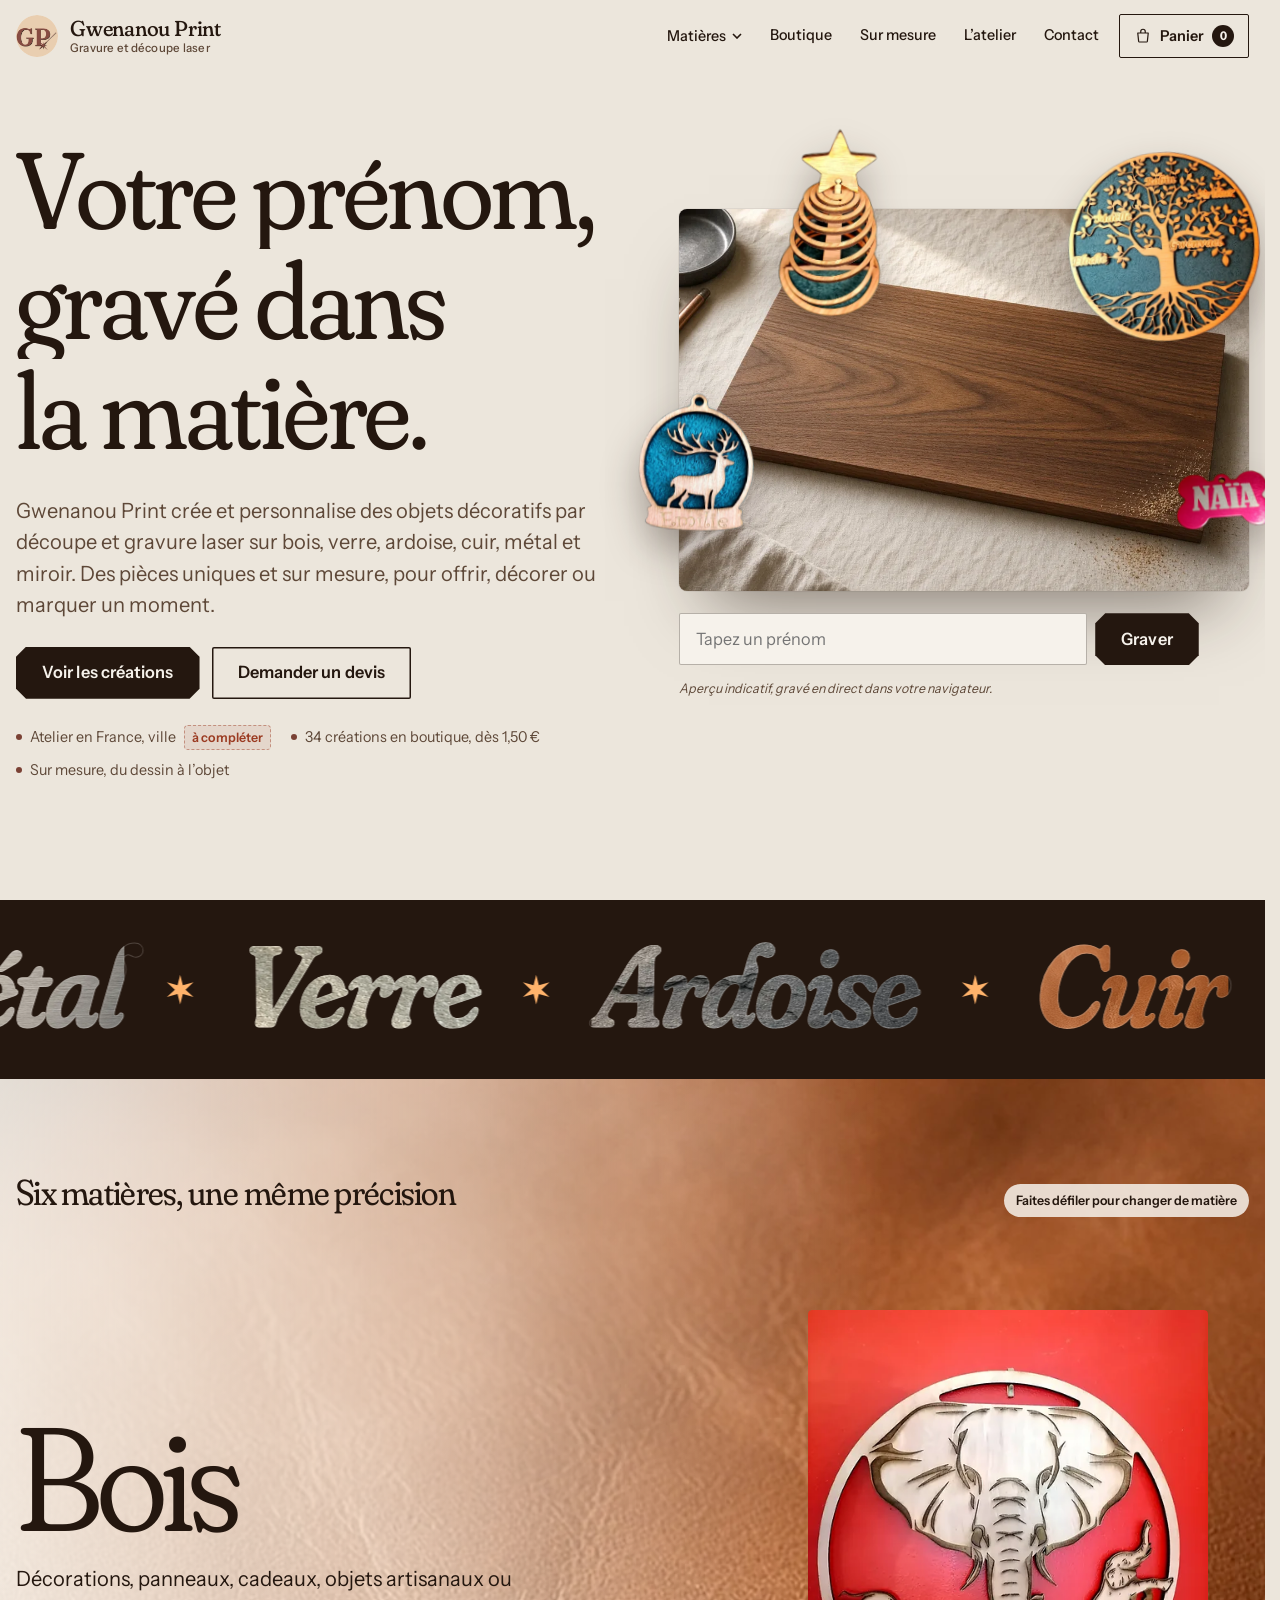
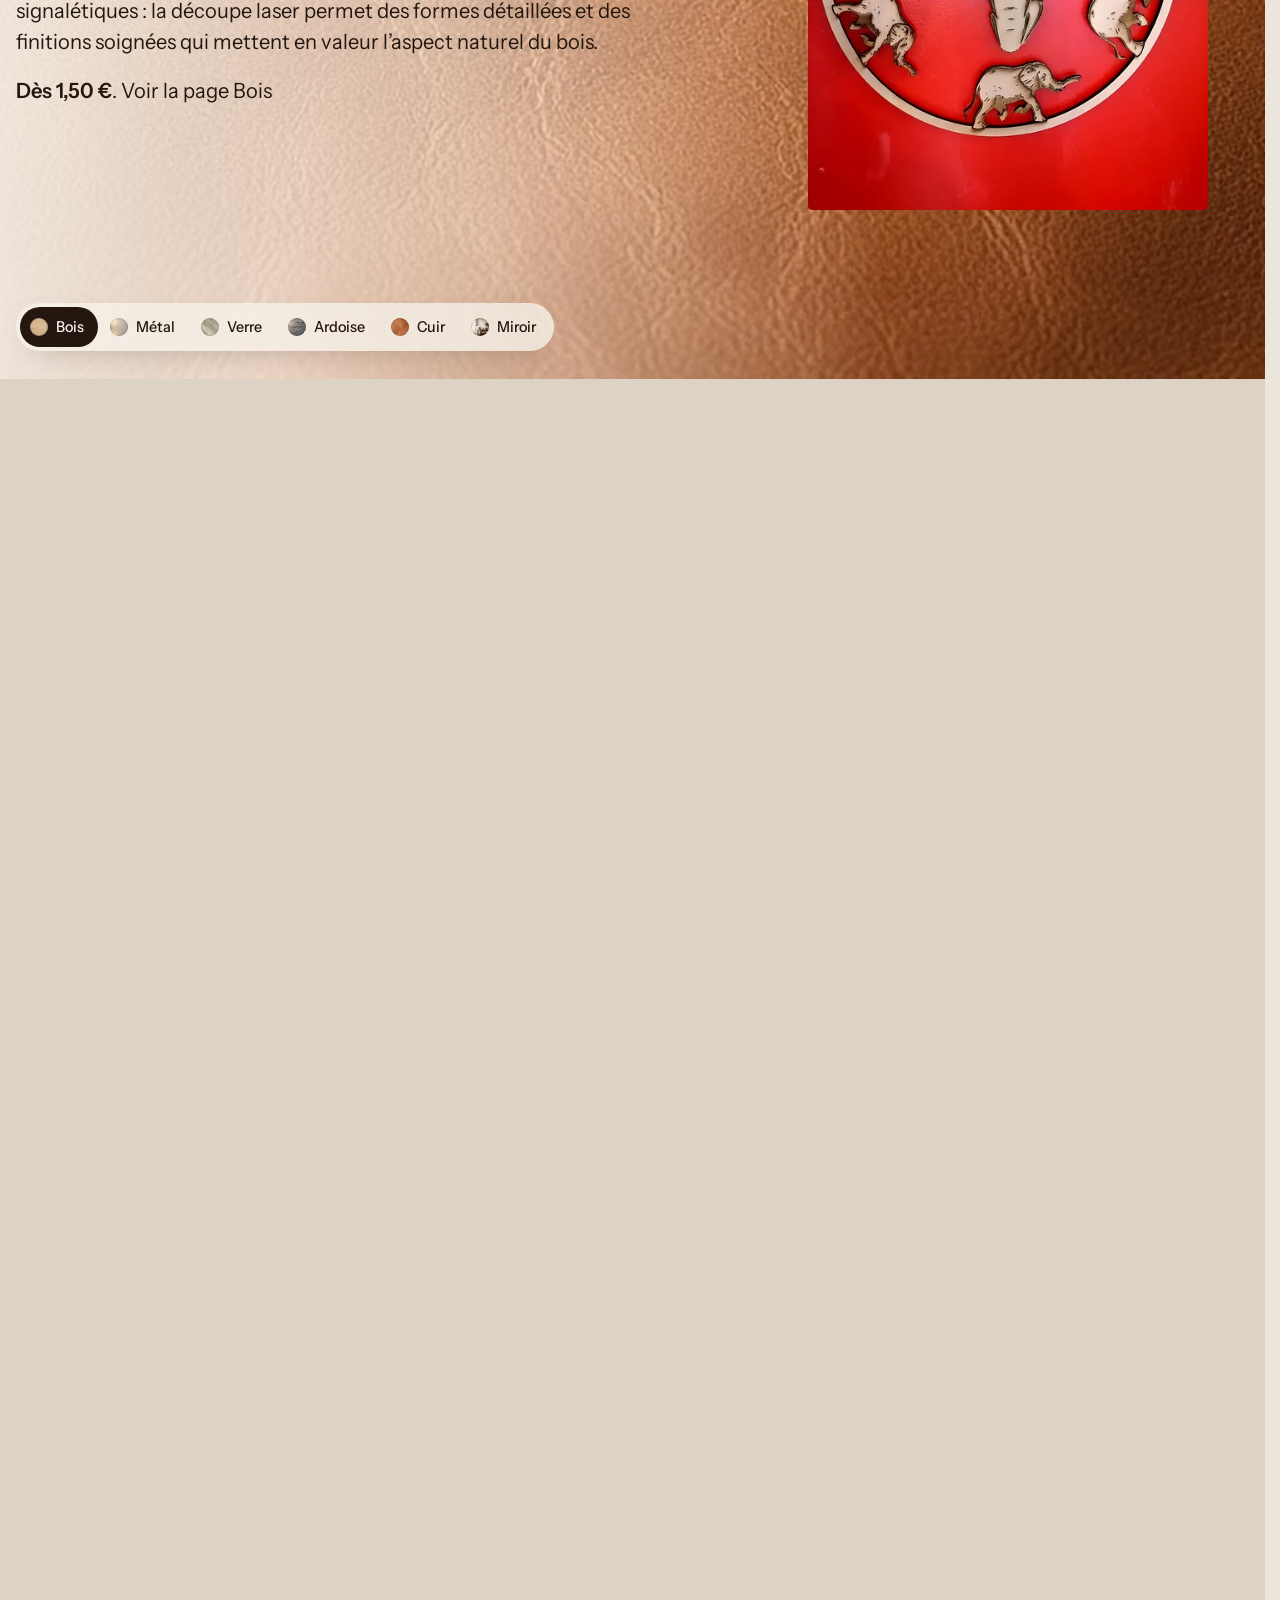
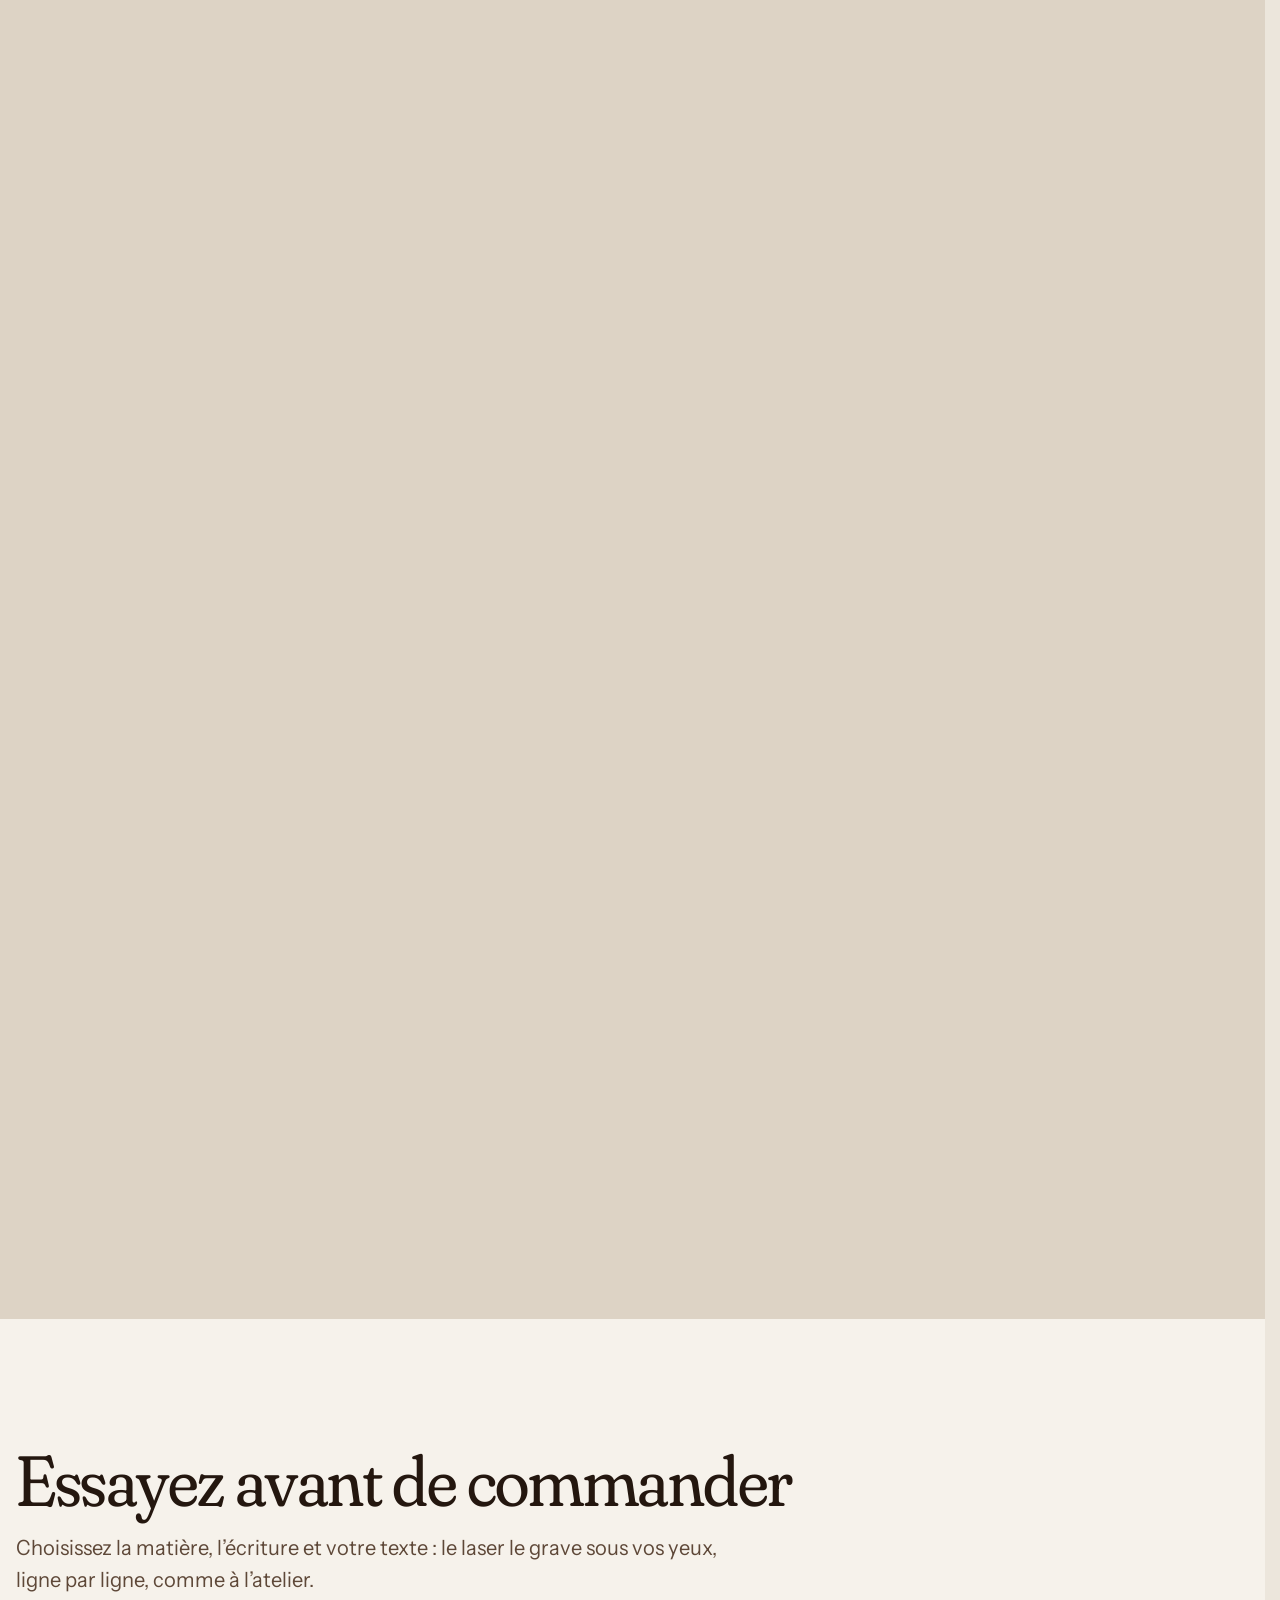
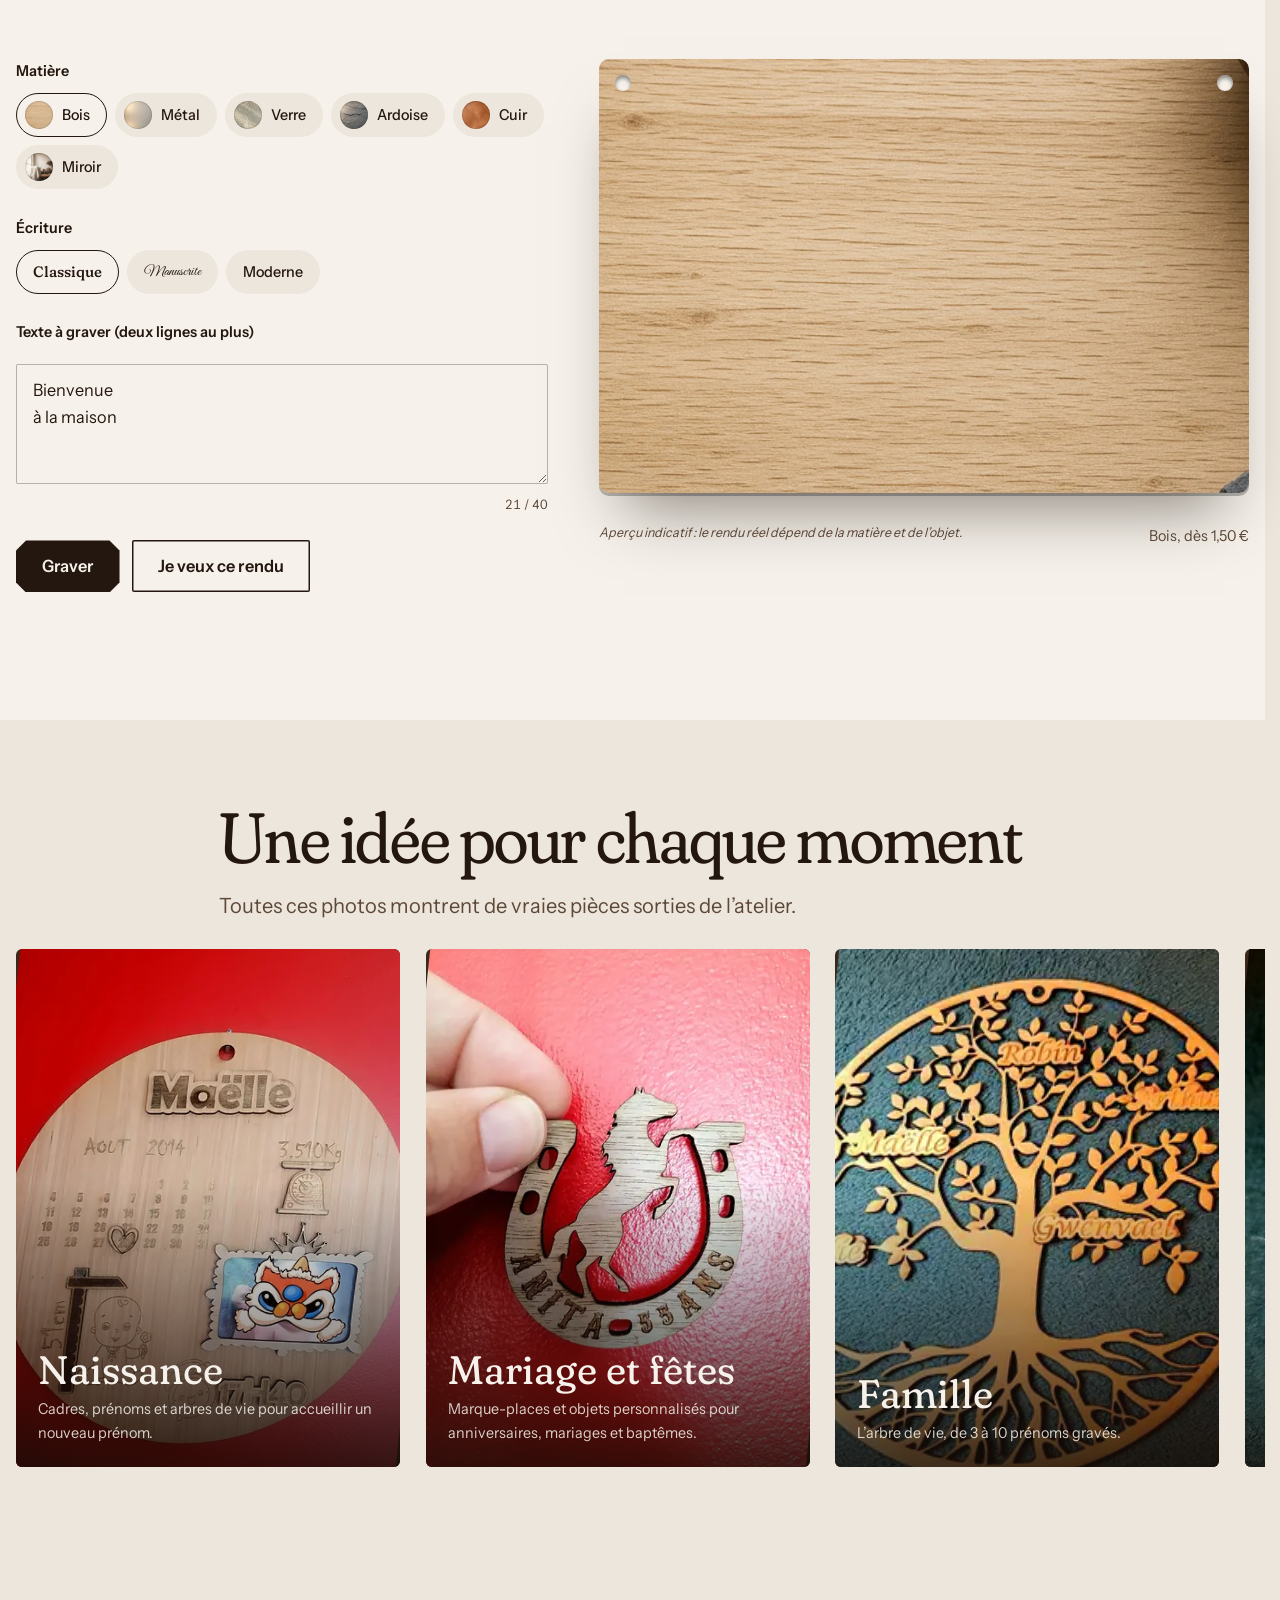
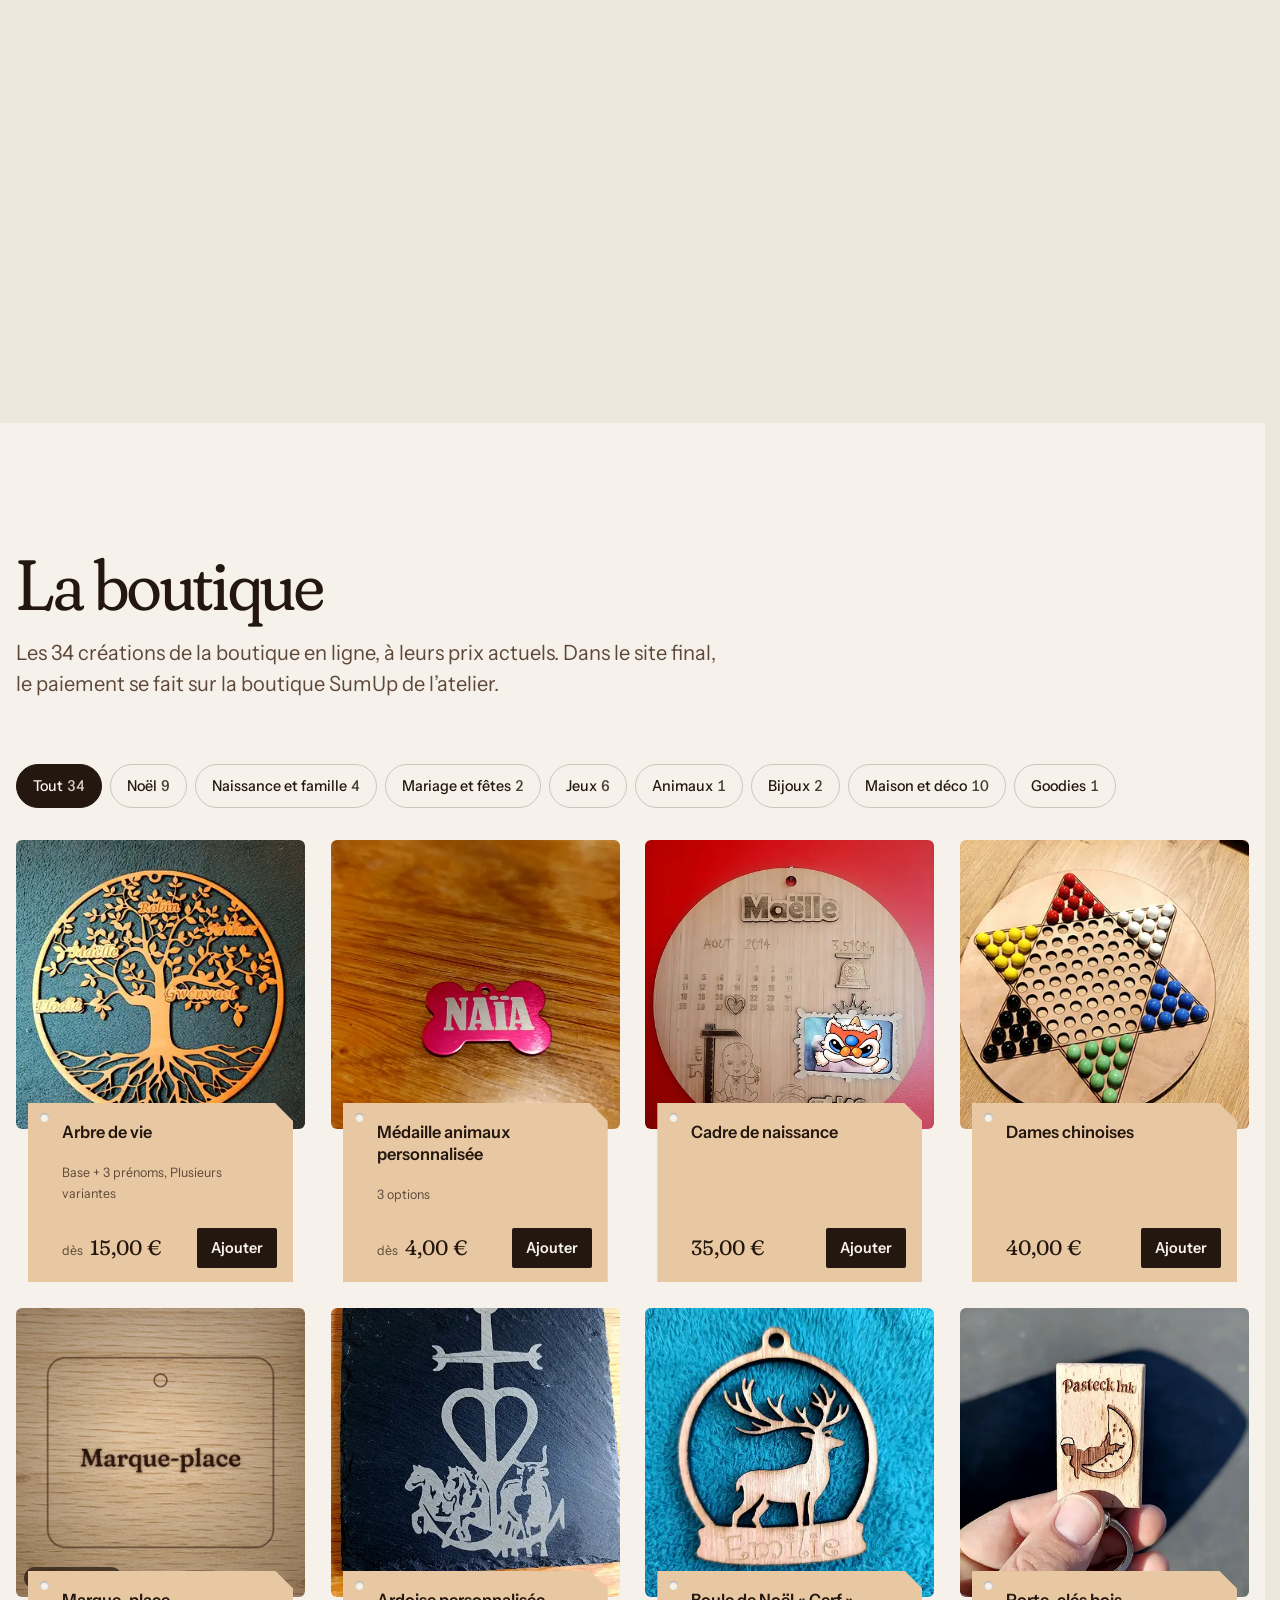
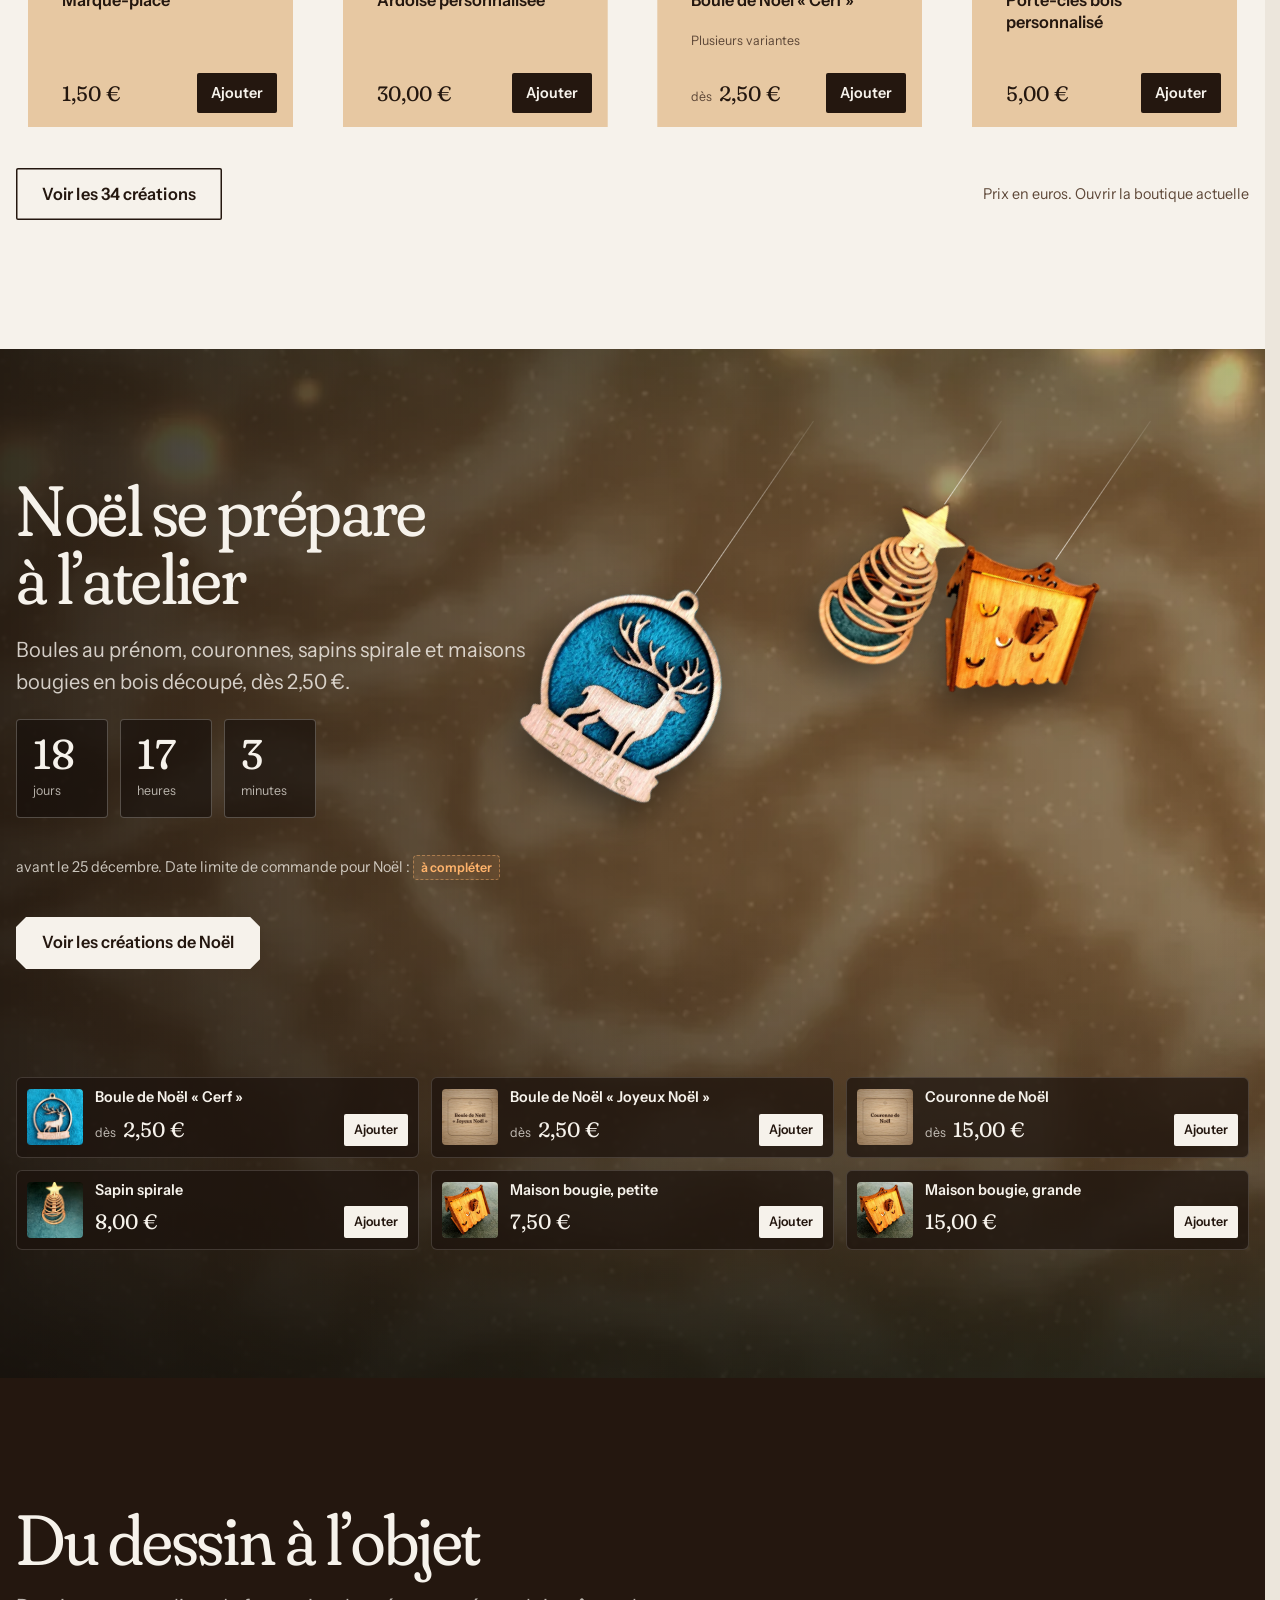
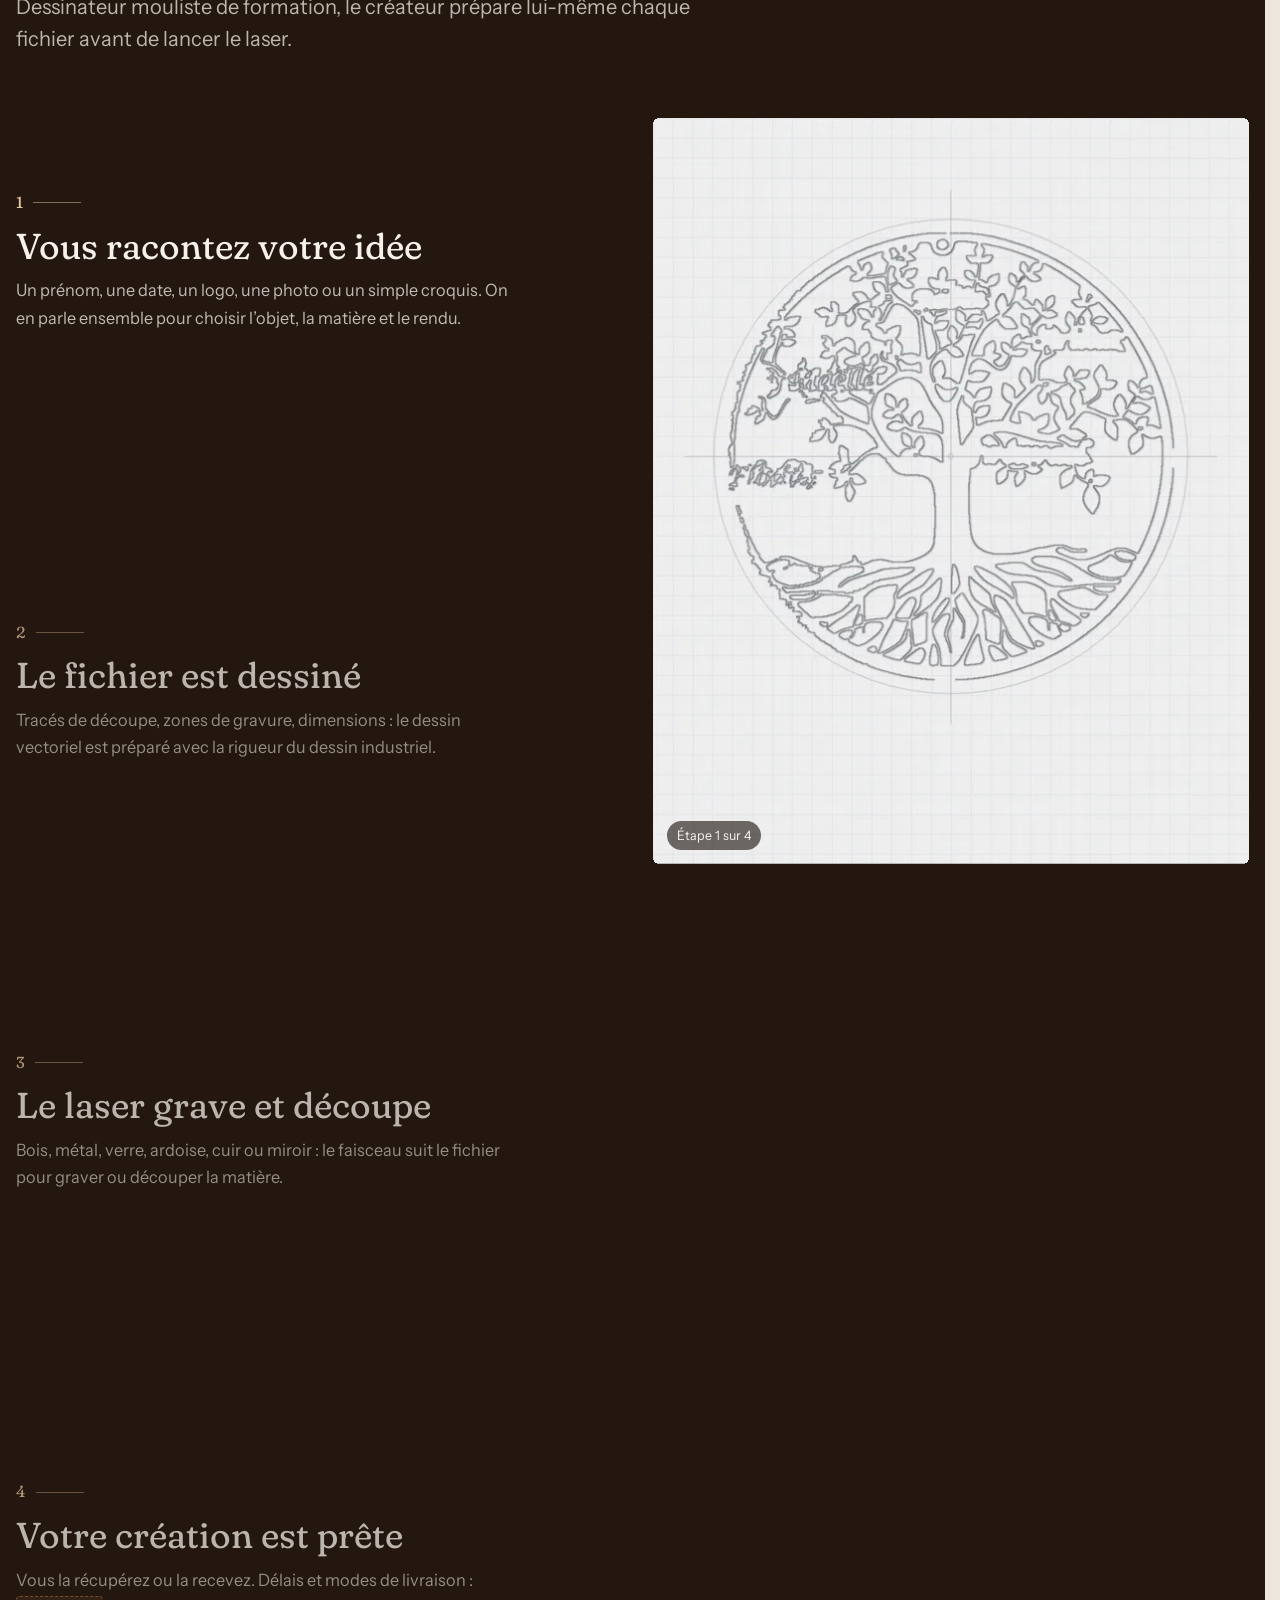
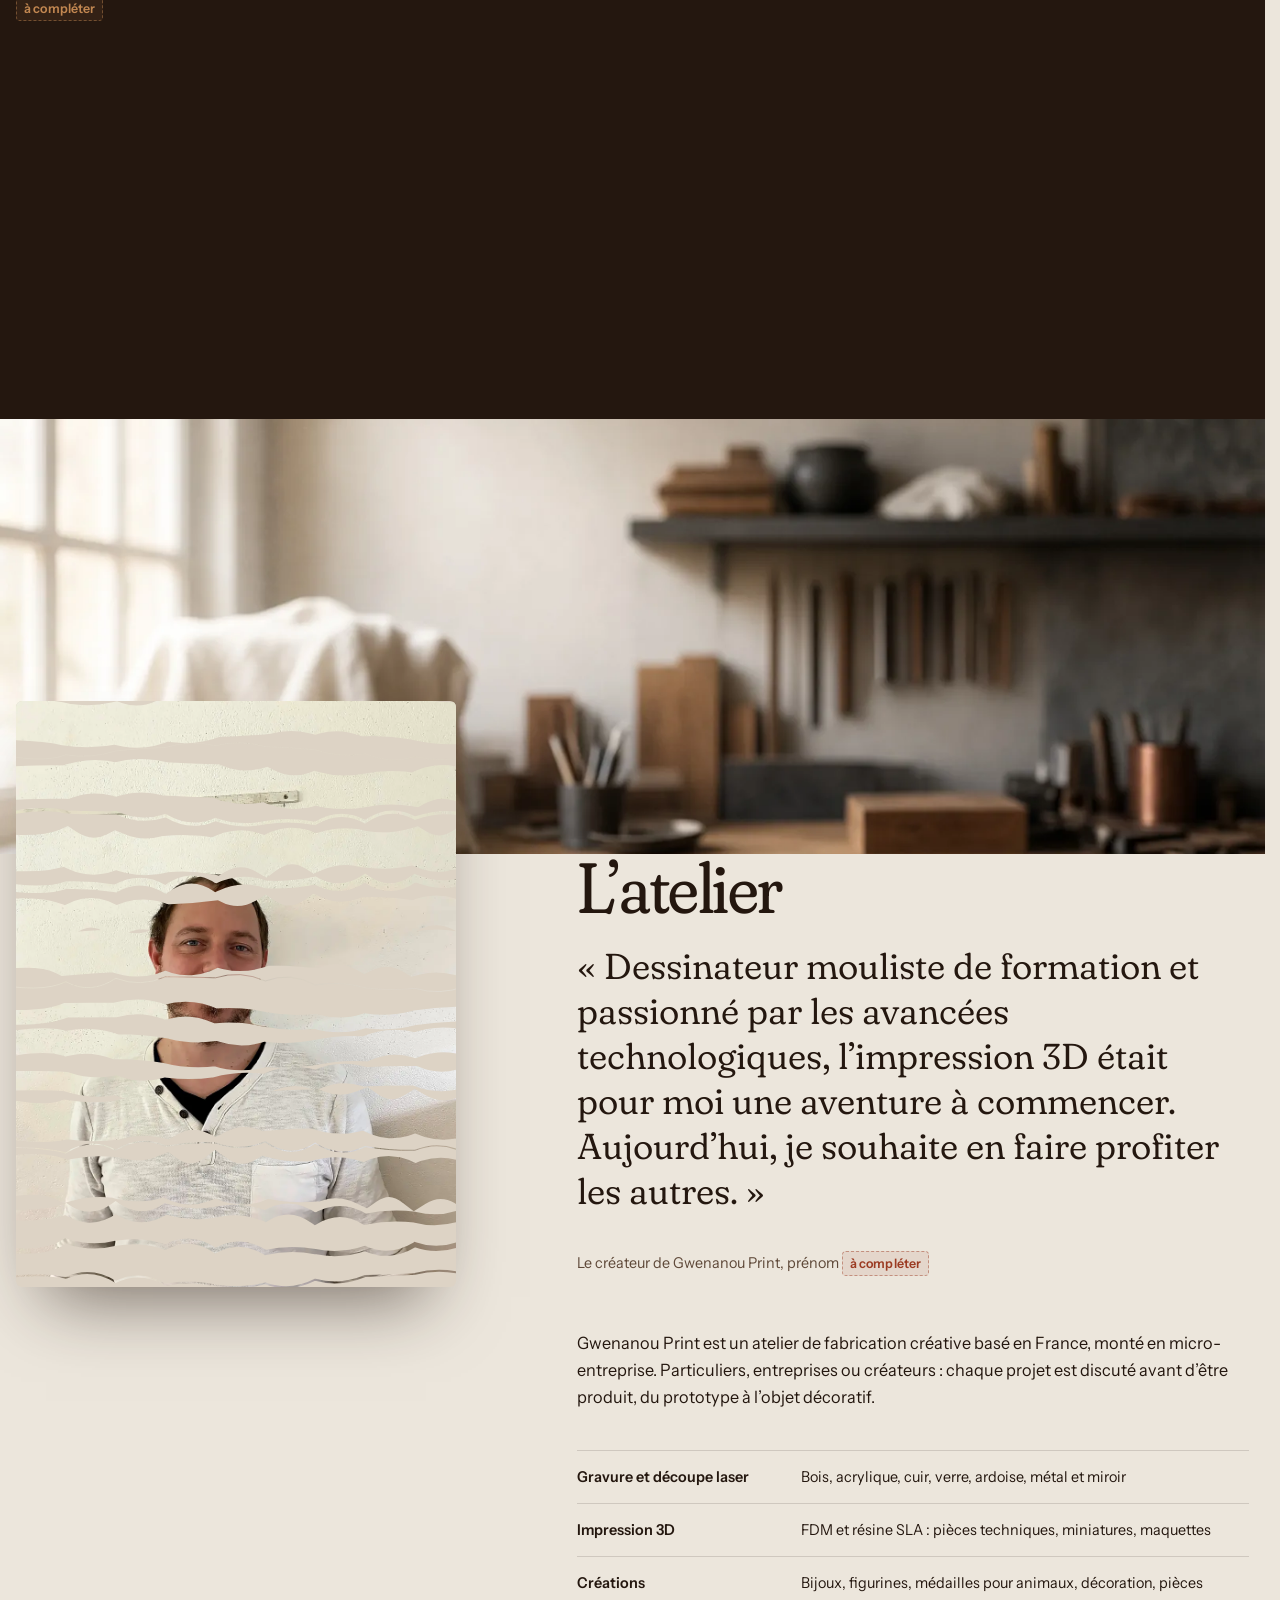
==== commit e4e68a7b: "Corrections audit : barre du bas sur telephone (devis et appel, apres le heros, masquee sur formulai" ====
--- a/index.html
+++ b/index.html
@@ -430,6 +430,10 @@
     </div>
   </div>
 </footer>
+<nav class="barre-bas" aria-label="Actions rapides">
+  <a class="btn btn--petit" href="#devis">Demander un devis</a>
+  <a class="btn btn--petit btn--ligne" href="tel:+33614613836">Appeler</a>
+</nav>
 
 
 <aside class="tiroir" id="panier" role="dialog" aria-modal="true" aria-labelledby="panier-titre" aria-hidden="true" inert hidden>
--- a/assets/css/site.css
+++ b/assets/css/site.css
@@ -711,3 +711,13 @@
 @media (pointer: coarse) { .menu-mobile__matieres a, .sommaire a, .copier { min-height: 44px; display: inline-flex; align-items: center; } }
 /* coordonnées devenues liens */
 .menu-mobile__contact a { color: inherit; }
+/* barre d'actions du bas (telephone) : apres le heros, masquee sur les formulaires, le pied, le menu et le panier */
+.barre-bas { display: none; }
+@media (max-width: 759px) {
+  .barre-bas { position: fixed; left: 0; right: 0; bottom: 0; z-index: 40; display: flex; gap: 10px; padding: 10px var(--gout-d) calc(10px + env(safe-area-inset-bottom, 0px)) var(--gout); background: rgba(236, 230, 220, .94); backdrop-filter: blur(12px); -webkit-backdrop-filter: blur(12px); box-shadow: 0 -1px 0 rgba(36, 23, 15, .1); transform: translateY(110%); visibility: hidden; transition: transform .35s var(--ease), visibility .35s; }
+  .barre-bas > a { flex: 1; padding: 0 10px; }
+  .barre-bas.est-visible { transform: none; visibility: visible; }
+  html.menu-ouvert .barre-bas, html.verrou .barre-bas { transform: translateY(110%); visibility: hidden; }
+  .pied__in { padding-bottom: calc(28px + env(safe-area-inset-bottom, 0px) + var(--barres-h, 0px)); }
+  .toast { bottom: calc(16px + env(safe-area-inset-bottom, 0px) + var(--barres-h, 0px)); }
+}
